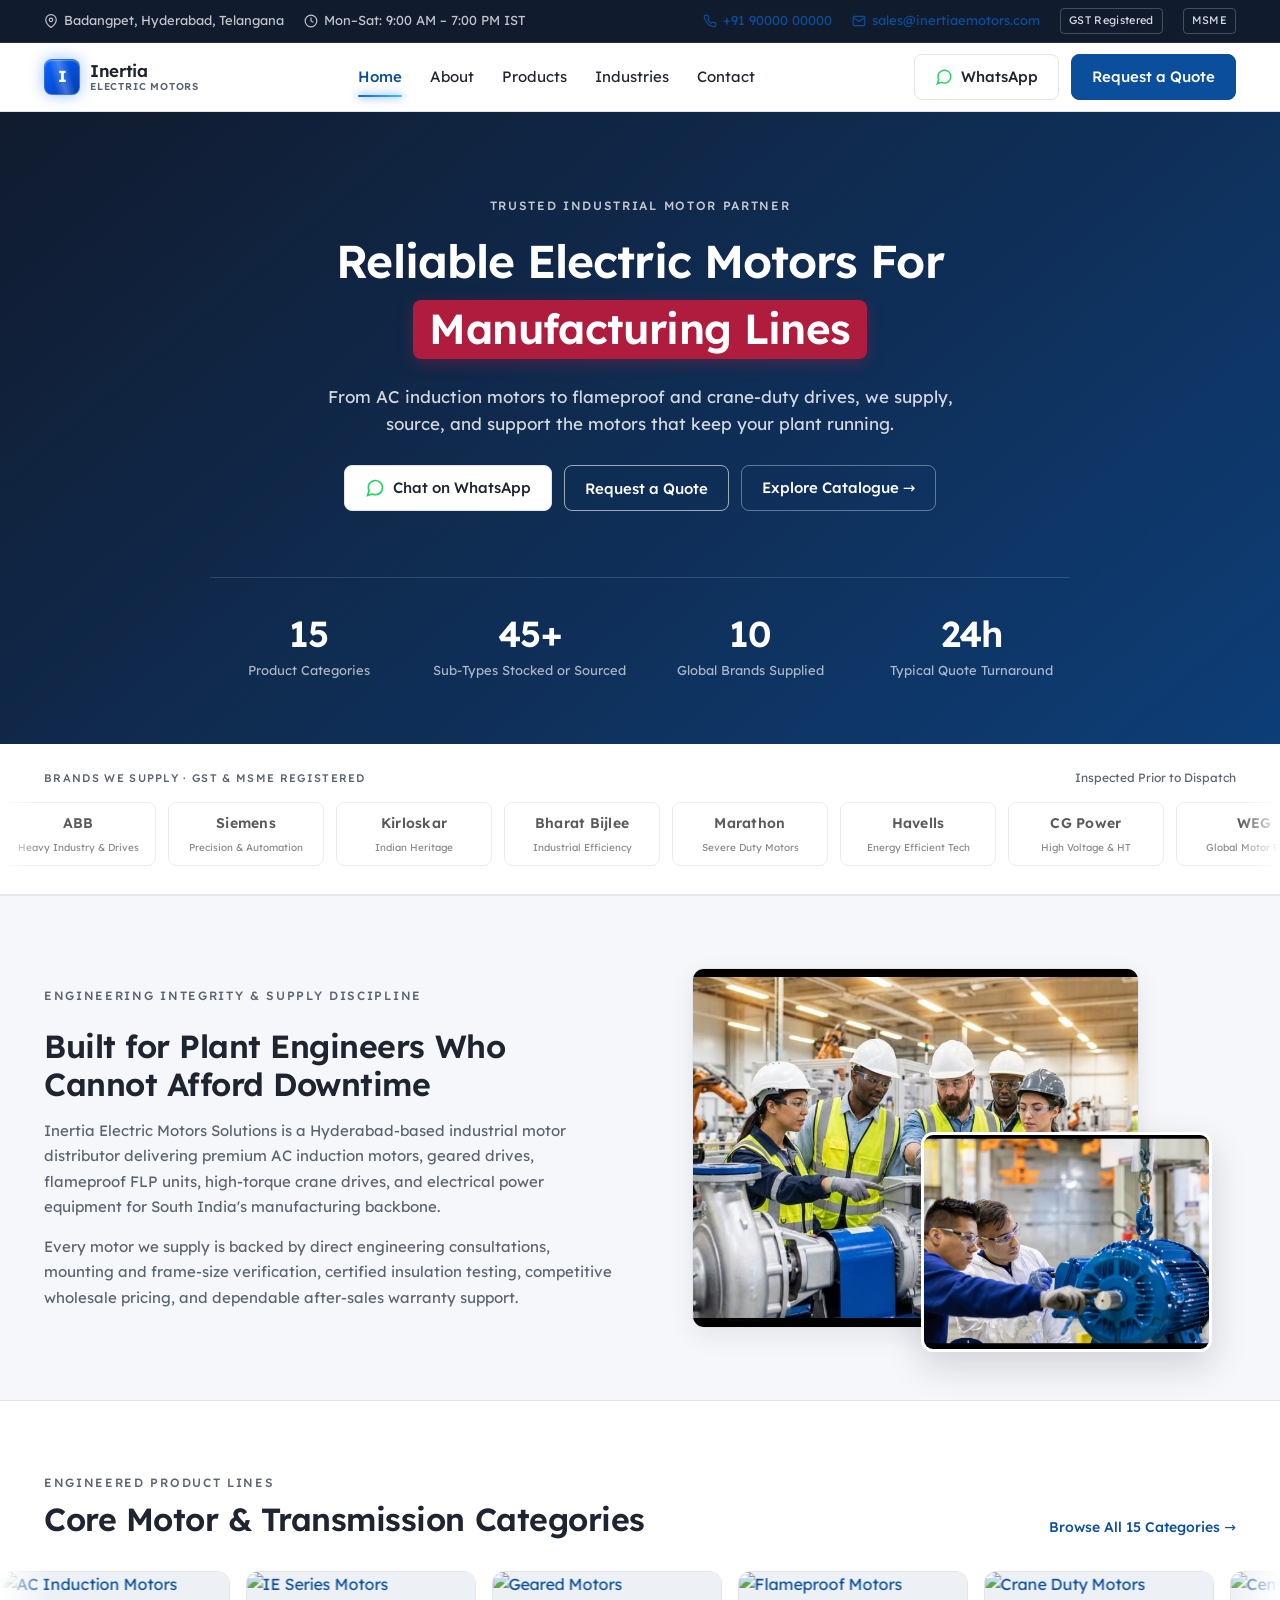
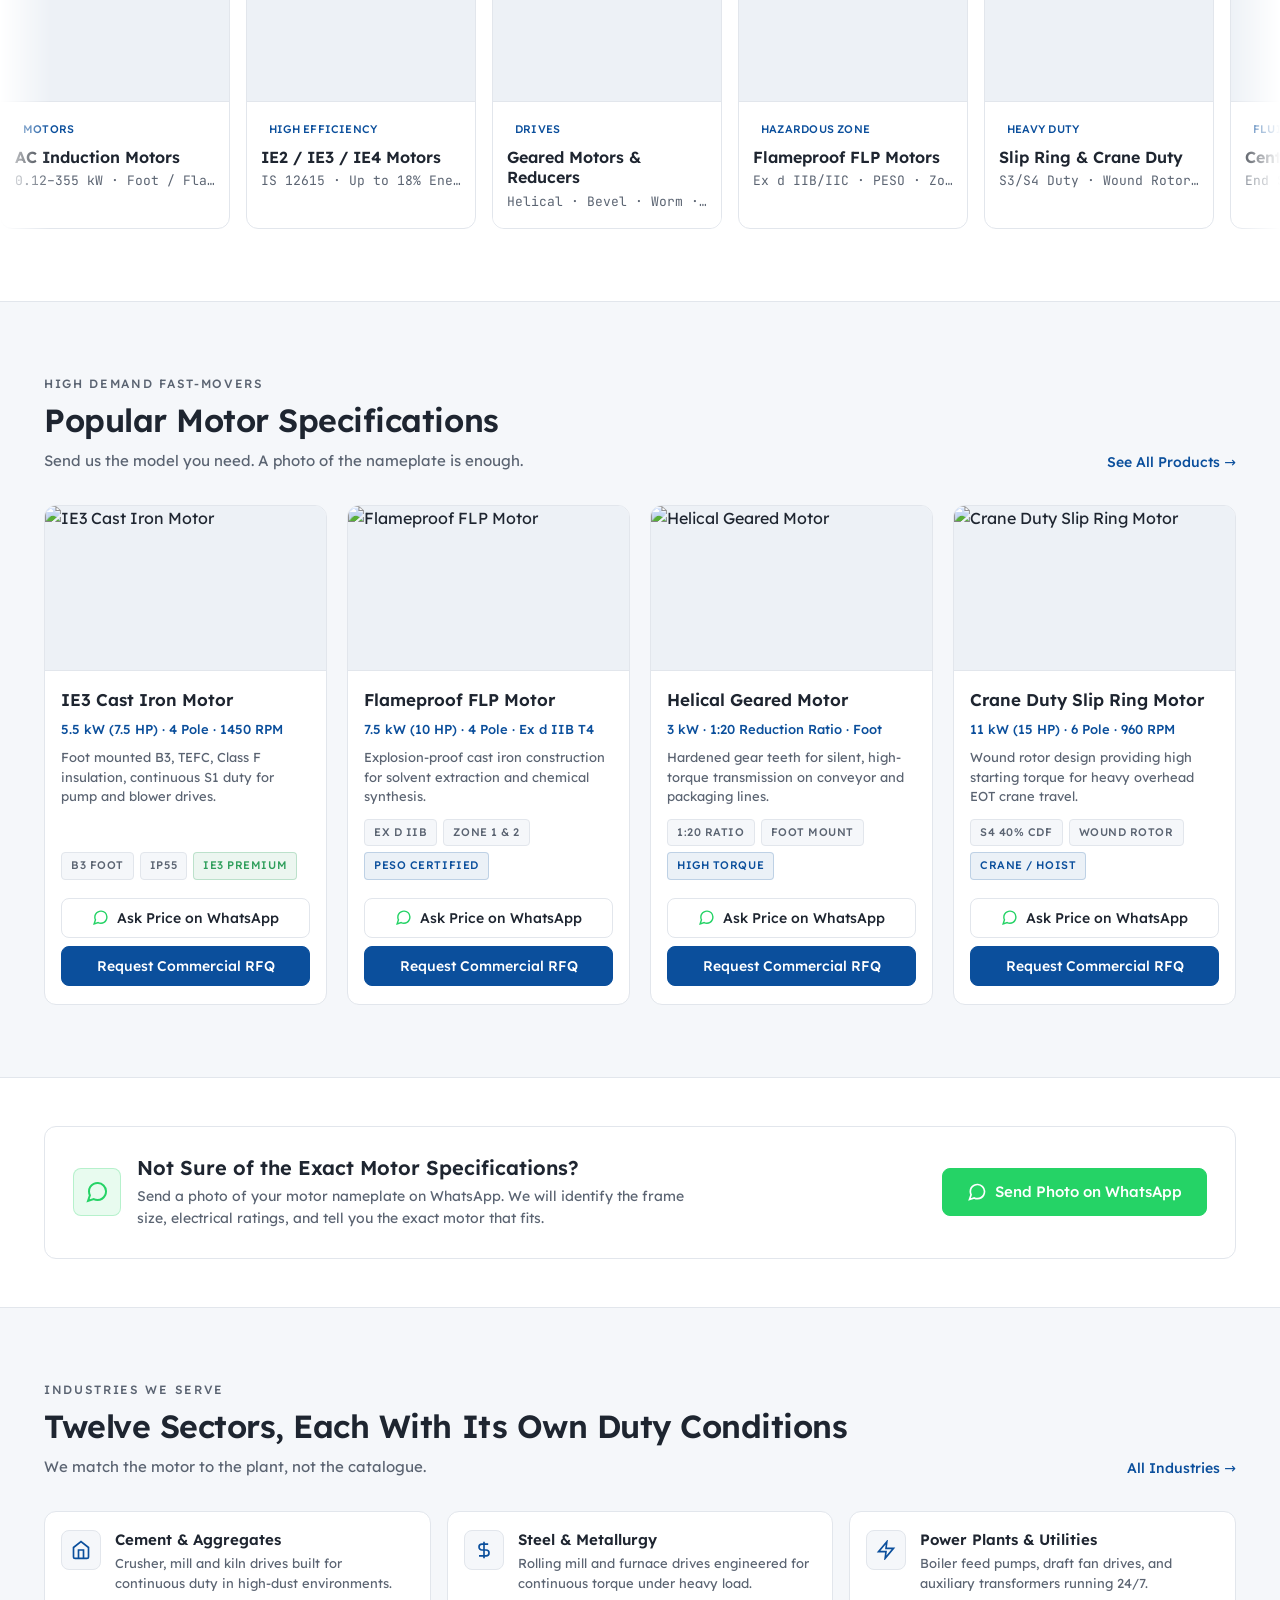
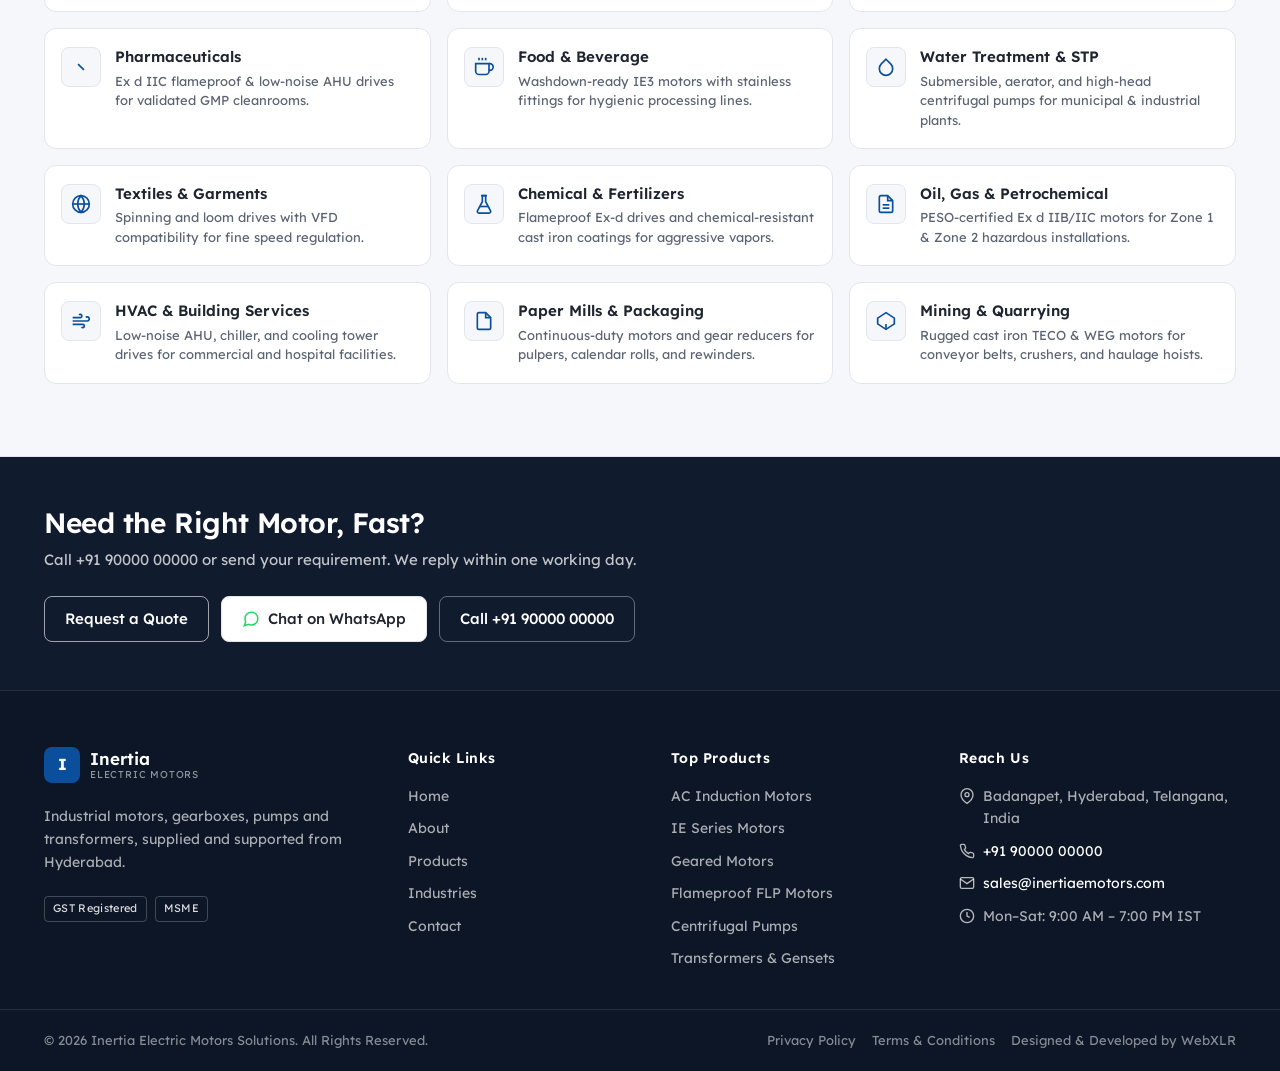
==== index.html @ 919f347e "Initial motor website" ====
<!DOCTYPE html>
<html lang="en">
<head>
  <meta charset="UTF-8">
  <meta name="viewport" content="width=device-width, initial-scale=1.0">
  <title>Inertia Electric Motors Solutions | Industrial Motors, Gearboxes & Drives</title>
  <meta name="description" content="Hyderabad's trusted distributor for industrial electric motors, IE series high efficiency drives, flameproof FLP motors, gearboxes, pumps and power equipment. Authorized partner for ABB, Siemens, Kirloskar, Bharat Bijlee.">
  
  <!-- Fonts: Lexend Deca throughout (as specified in desing.html) & JetBrains Mono -->
  <link rel="preconnect" href="https://fonts.googleapis.com">
  <link rel="preconnect" href="https://fonts.gstatic.com" crossorigin>
  <link href="https://fonts.googleapis.com/css2?family=JetBrains+Mono:wght@400;500;600&family=Lexend+Deca:wght@300;400;500;600;700&display=swap" rel="stylesheet">
  
  <!-- Stylesheets -->
  <link rel="stylesheet" href="css/styles.css">
  <link rel="stylesheet" href="css/home.css">
</head>
<body class="home-page">

  <!-- Desktop Top Utility Bar -->
  <div class="home-top-bar">
    <div class="home-container">
      <div class="home-top-bar-inner">
        <div class="home-top-bar-left">
          <span class="home-top-bar-item">
            <svg width="14" height="14" viewBox="0 0 24 24" fill="none" stroke="currentColor" stroke-width="2"><path d="M21 10c0 7-9 13-9 13s-9-6-9-13a9 9 0 0 1 18 0z"></path><circle cx="12" cy="10" r="3"></circle></svg>
            Badangpet, Hyderabad, Telangana
          </span>
          <span class="home-top-bar-item">
            <svg width="14" height="14" viewBox="0 0 24 24" fill="none" stroke="currentColor" stroke-width="2"><circle cx="12" cy="12" r="10"></circle><polyline points="12 6 12 12 16 14"></polyline></svg>
            Mon–Sat: 9:00 AM – 7:00 PM IST
          </span>
        </div>
        <div class="home-top-bar-right">
          <a href="tel:+919000000000" class="home-top-bar-item">
            <svg width="14" height="14" viewBox="0 0 24 24" fill="none" stroke="currentColor" stroke-width="2"><path d="M22 16.92v3a2 2 0 0 1-2.18 2 19.79 19.79 0 0 1-8.63-3.07 19.5 19.5 0 0 1-6-6 19.79 19.79 0 0 1-3.07-8.67A2 2 0 0 1 4.11 2h3a2 2 0 0 1 2 1.72 12.84 12.84 0 0 0 .7 2.81 2 2 0 0 1-.45 2.11L8.09 9.91a16 16 0 0 0 6 6l1.27-1.27a2 2 0 0 1 2.11-.45 12.84 12.84 0 0 0 2.81.7A2 2 0 0 1 22 16.92z"></path></svg>
            +91 90000 00000
          </a>
          <a href="mailto:sales@inertiaemotors.com" class="home-top-bar-item">
            <svg width="14" height="14" viewBox="0 0 24 24" fill="none" stroke="currentColor" stroke-width="2"><path d="M4 4h16c1.1 0 2 .9 2 2v12c0 1.1-.9 2-2 2H4c-1.1 0-2-.9-2-2V6c0-1.1.9-2 2-2z"></path><polyline points="22,6 12,13 2,6"></polyline></svg>
            sales@inertiaemotors.com
          </a>
          <span class="home-top-badge">GST Registered</span>
          <span class="home-top-badge">MSME</span>
        </div>
      </div>
    </div>
  </div>

  <!-- Sticky Main Navigation Header -->
  <header class="home-header main-header">
    <div class="home-container">
      <nav class="home-nav-inner navbar">
        <a href="index.html" class="home-brand brand-logo" aria-label="Inertia Electric Motors Home">
          <div class="home-brand-icon brand-symbol">I</div>
          <div class="home-brand-text brand-text">
            <span class="home-brand-name brand-name">Inertia</span>
            <span class="home-brand-sub brand-tag">ELECTRIC MOTORS</span>
          </div>
        </a>

        <div class="home-nav-menu nav-menu">
          <a href="index.html" class="home-nav-link nav-link active">Home</a>
          <a href="about.html" class="home-nav-link nav-link">About</a>
          <a href="products.html" class="home-nav-link nav-link">Products</a>
          <a href="industries.html" class="home-nav-link nav-link">Industries</a>
          <a href="contact.html" class="home-nav-link nav-link">Contact</a>
        </div>

        <div class="home-nav-actions nav-actions">
          <a href="https://wa.me/919000000000?text=Hello%20Inertia%20Electric%20Motors,%20I%20would%20like%20to%20inquire%20about%20an%20industrial%20motor" target="_blank" class="home-btn home-btn-whatsapp" aria-label="WhatsApp Us">
            <svg width="18" height="18" viewBox="0 0 24 24" fill="none" stroke="#25D366" stroke-width="2"><path d="M21 11.5a8.38 8.38 0 0 1-.9 3.8 8.5 8.5 0 0 1-7.6 4.7 8.38 8.38 0 0 1-3.8-.9L3 21l1.9-5.7a8.38 8.38 0 0 1-.9-3.8 8.5 8.5 0 0 1 4.7-7.6 8.38 8.38 0 0 1 3.8-.9h.5a8.48 8.48 0 0 1 8 8v.5z"></path></svg>
            <span>WhatsApp</span>
          </a>
          <button class="home-btn home-btn-primary home-btn-quote-desktop open-quote-modal">
            Request a Quote
          </button>
          <button class="home-mobile-toggle mobile-toggle" aria-label="Toggle navigation menu" aria-expanded="false">
            <svg width="22" height="22" viewBox="0 0 24 24" fill="none" stroke="currentColor" stroke-width="2"><line x1="3" y1="12" x2="21" y2="12"></line><line x1="3" y1="6" x2="21" y2="6"></line><line x1="3" y1="18" x2="21" y2="18"></line></svg>
          </button>
        </div>
      </nav>
    </div>
  </header>

  <!-- Mobile Drawer Menu (< 1024px) -->
  <div class="home-mobile-drawer mobile-menu" aria-label="Mobile Navigation">
    <div class="home-drawer-panel">
      <div class="home-drawer-head">
        <div class="home-brand">
          <div class="home-brand-icon">I</div>
          <span class="home-brand-name" style="color: #fff;">Inertia</span>
        </div>
        <button class="home-drawer-close" aria-label="Close navigation drawer">
          <svg width="20" height="20" viewBox="0 0 24 24" fill="none" stroke="currentColor" stroke-width="2"><line x1="18" y1="6" x2="6" y2="18"></line><line x1="6" y1="6" x2="18" y2="18"></line></svg>
        </button>
      </div>
      <div class="home-drawer-body">
        <a href="index.html" class="home-drawer-link active"><span>Home</span> <span>→</span></a>
        <a href="about.html" class="home-drawer-link"><span>About</span> <span>→</span></a>
        <a href="products.html" class="home-drawer-link"><span>Products</span> <span>→</span></a>
        <a href="industries.html" class="home-drawer-link"><span>Industries</span> <span>→</span></a>
        <a href="contact.html" class="home-drawer-link"><span>Contact</span> <span>→</span></a>
      </div>
      <div class="home-drawer-footer">
        <button class="home-btn home-btn-primary btn-block open-quote-modal" style="width: 100%;">Request a Quote</button>
        <a href="https://wa.me/919000000000" target="_blank" class="home-btn home-btn-whatsapp-solid" style="width: 100%;">Chat on WhatsApp</a>
        <div style="font-size: 12px; color: rgba(255,255,255,0.55); text-align: center; margin-top: 6px;">
          Badangpet, Hyderabad · +91 90000 00000
        </div>
      </div>
    </div>
  </div>

  <main>
    <!-- Hero Section (Deep Navy + Rotating Industry Word in Crimson Block) -->
    <section class="home-hero">
      <div class="home-hero-bg"></div>

      <div class="home-container">
        <div class="home-hero-inner">
          <div class="home-hero-tag">
            Trusted Industrial Motor Partner
          </div>

          <h1 class="home-hero-h1">
            <span>Reliable Electric Motors For</span>
            <span class="home-rotating-badge">
              <span class="rolling-words">Manufacturing Lines</span>
            </span>
          </h1>

          <p class="home-hero-p">
            From AC induction motors to flameproof and crane-duty drives, we supply, source, and support the motors that keep your plant running.
          </p>

          <div class="home-hero-actions">
            <a href="https://wa.me/919000000000?text=Hello%20Inertia%20Electric%20Motors,%20I%20need%20a%20quotation%20for%20an%20industrial%20motor" target="_blank" class="home-btn home-btn-whatsapp">
              <svg width="20" height="20" viewBox="0 0 24 24" fill="none" stroke="#25D366" stroke-width="2"><path d="M21 11.5a8.38 8.38 0 0 1-.9 3.8 8.5 8.5 0 0 1-7.6 4.7 8.38 8.38 0 0 1-3.8-.9L3 21l1.9-5.7a8.38 8.38 0 0 1-.9-3.8 8.5 8.5 0 0 1 4.7-7.6 8.38 8.38 0 0 1 3.8-.9h.5a8.48 8.48 0 0 1 8 8v.5z"></path></svg>
              <span>Chat on WhatsApp</span>
            </a>
            <button class="home-btn home-btn-on-dark open-quote-modal">
              Request a Quote
            </button>
            <a href="products.html" class="home-btn home-btn-on-dark" style="border-color: rgba(255,255,255,0.35);">
              Explore Catalogue →
            </a>
          </div>

          <!-- Live Stats Strip -->
          <div class="home-stats-strip">
            <div class="home-stat-item">
              <div class="home-stat-value">
                <span data-counter-target="15">15</span>
              </div>
              <div class="home-stat-label">Product Categories</div>
            </div>
            <div class="home-stat-item">
              <div class="home-stat-value">
                <span data-counter-target="45" data-counter-suffix="+">45+</span>
              </div>
              <div class="home-stat-label">Sub-Types Stocked or Sourced</div>
            </div>
            <div class="home-stat-item">
              <div class="home-stat-value">
                <span data-counter-target="10">10</span>
              </div>
              <div class="home-stat-label">Global Brands Supplied</div>
            </div>
            <div class="home-stat-item">
              <div class="home-stat-value">
                <span data-counter-target="24" data-counter-suffix="h">24h</span>
              </div>
              <div class="home-stat-label">Typical Quote Turnaround</div>
            </div>
          </div>
        </div>
      </div>
    </section>

    <!-- Authorized Global Brands (Preserved Ping-Pong Marquee Animation) -->
    <section class="home-brands-section brands-ticker-section">
      <div class="home-container">
        <div class="home-brands-head">
          <div class="home-brands-label">
            Brands We Supply · GST &amp; MSME Registered
          </div>
          <div style="font-size: 12px; color: var(--home-text-muted);">
            Inspected Prior to Dispatch
          </div>
        </div>
      </div>

      <!-- Preserved functional ticker wrap -->
      <div class="ticker-container brands-ticker-wrap">
        <div class="ticker-track brands-ticker-track" id="brandsTrack">
          <!-- Set A: Exact sequence specified by user -->
          <div class="brand-card"><span class="brand-card-name">ABB</span><span class="brand-card-tag">Heavy Industry &amp; Drives</span></div>
          <div class="brand-card"><span class="brand-card-name">Siemens</span><span class="brand-card-tag">Precision &amp; Automation</span></div>
          <div class="brand-card"><span class="brand-card-name">Kirloskar</span><span class="brand-card-tag">Indian Heritage</span></div>
          <div class="brand-card"><span class="brand-card-name">Bharat Bijlee</span><span class="brand-card-tag">Industrial Efficiency</span></div>
          <div class="brand-card"><span class="brand-card-name">Marathon</span><span class="brand-card-tag">Severe Duty Motors</span></div>
          <div class="brand-card"><span class="brand-card-name">Havells</span><span class="brand-card-tag">Energy Efficient Tech</span></div>
          <div class="brand-card"><span class="brand-card-name">CG Power</span><span class="brand-card-tag">High Voltage &amp; HT</span></div>
          <div class="brand-card"><span class="brand-card-name">WEG</span><span class="brand-card-tag">Global Motor Power</span></div>
          <div class="brand-card"><span class="brand-card-name">TECO</span><span class="brand-card-tag">Mining &amp; Heavy Duty</span></div>
          <div class="brand-card"><span class="brand-card-name">Bonfiglioli</span><span class="brand-card-tag">Geared Drives</span></div>

          <!-- Set B: seamless loop clone -->
          <div class="brand-card" aria-hidden="true"><span class="brand-card-name">ABB</span><span class="brand-card-tag">Heavy Industry &amp; Drives</span></div>
          <div class="brand-card" aria-hidden="true"><span class="brand-card-name">Siemens</span><span class="brand-card-tag">Precision &amp; Automation</span></div>
          <div class="brand-card" aria-hidden="true"><span class="brand-card-name">Kirloskar</span><span class="brand-card-tag">Indian Heritage</span></div>
          <div class="brand-card" aria-hidden="true"><span class="brand-card-name">Bharat Bijlee</span><span class="brand-card-tag">Industrial Efficiency</span></div>
          <div class="brand-card" aria-hidden="true"><span class="brand-card-name">Marathon</span><span class="brand-card-tag">Severe Duty Motors</span></div>
          <div class="brand-card" aria-hidden="true"><span class="brand-card-name">Havells</span><span class="brand-card-tag">Energy Efficient Tech</span></div>
          <div class="brand-card" aria-hidden="true"><span class="brand-card-name">CG Power</span><span class="brand-card-tag">High Voltage &amp; HT</span></div>
          <div class="brand-card" aria-hidden="true"><span class="brand-card-name">WEG</span><span class="brand-card-tag">Global Motor Power</span></div>
          <div class="brand-card" aria-hidden="true"><span class="brand-card-name">TECO</span><span class="brand-card-tag">Mining &amp; Heavy Duty</span></div>
          <div class="brand-card" aria-hidden="true"><span class="brand-card-name">Bonfiglioli</span><span class="brand-card-tag">Geared Drives</span></div>
        </div>
      </div>
    </section>

    <!-- Built for Plant Engineers Who Cannot Afford Downtime -->
    <!-- Uses existing images: Built for Plant Engineers Who Cannot Afford Downtime.jpeg (main) & Built for Plant Engineers Who Cannot Afford Downtime1.jpeg (secondary) -->
    <!-- Clean narrative: Prohibited items removed -->
    <section class="home-section home-section-alt">
      <div class="home-container">
        <div class="home-engineers-grid">
          <div class="home-engineers-copy">
            <div class="home-pretitle">
              Engineering Integrity &amp; Supply Discipline
            </div>
            <h2 class="home-title">
              Built for Plant Engineers Who Cannot Afford Downtime
            </h2>
            <p>
              Inertia Electric Motors Solutions is a Hyderabad-based industrial motor distributor delivering premium AC induction motors, geared drives, flameproof FLP units, high-torque crane drives, and electrical power equipment for South India's manufacturing backbone.
            </p>
            <p>
              Every motor we supply is backed by direct engineering consultations, mounting and frame-size verification, certified insulation testing, competitive wholesale pricing, and dependable after-sales warranty support.
            </p>
          </div>

          <!-- Dual Overlapping Image Visual Frame -->
          <div>
            <div class="home-dual-frame">
              <div class="home-main-img-box">
                <img src="Built for Plant Engineers Who Cannot Afford Downtime.jpeg" alt="Built for Plant Engineers Who Cannot Afford Downtime - Heavy Duty Assembly & Inspection" loading="lazy">
              </div>
              <div class="home-sub-img-box">
                <img src="Built for Plant Engineers Who Cannot Afford Downtime1.jpeg" alt="Precision Motor Verification & Testing" loading="lazy">
              </div>
            </div>
          </div>
        </div>
      </div>
    </section>

    <!-- Engineered Product Lines (Preserved Ping-Pong Marquee Ticker) -->
    <section class="home-section product-marquee-section">
      <div class="home-container">
        <div class="home-section-header">
          <div>
            <div class="home-pretitle">
              Engineered Product Lines
            </div>
            <h2 class="home-title">
              Core Motor &amp; Transmission Categories
            </h2>
          </div>
          <a href="products.html" class="home-link-arrow">
            Browse All 15 Categories →
          </a>
        </div>
      </div>

      <!-- Preserved functional ticker track -->
      <div class="ticker-container product-ticker-wrap">
        <div class="ticker-track product-ticker-track" id="productTrack">
          <!-- Set A -->
          <a href="products.html?search=induction" class="pcat-card">
            <div class="pcat-img-wrap">
              <img src="https://images.unsplash.com/photo-1581092160562-40aa08e78837?auto=format&fit=crop&w=400&q=70" alt="AC Induction Motors" class="pcat-img" loading="lazy">
            </div>
            <div class="pcat-body">
              <span class="pcat-badge">Motors</span>
              <h3 class="pcat-name">AC Induction Motors</h3>
              <p class="pcat-spec">0.12–355 kW · Foot / Flange · TEFC</p>
            </div>
          </a>

          <a href="products.html?search=ie" class="pcat-card">
            <div class="pcat-img-wrap">
              <img src="https://images.unsplash.com/photo-1581092918056-0c4c3acd3789?auto=format&fit=crop&w=400&q=70" alt="IE Series Motors" class="pcat-img" loading="lazy">
            </div>
            <div class="pcat-body">
              <span class="pcat-badge">High Efficiency</span>
              <h3 class="pcat-name">IE2 / IE3 / IE4 Motors</h3>
              <p class="pcat-spec">IS 12615 · Up to 18% Energy Saving</p>
            </div>
          </a>

          <a href="products.html?cat=gearing" class="pcat-card">
            <div class="pcat-img-wrap">
              <img src="https://images.unsplash.com/photo-1567789884554-0b844b597180?auto=format&fit=crop&w=400&q=70" alt="Geared Motors" class="pcat-img" loading="lazy">
            </div>
            <div class="pcat-body">
              <span class="pcat-badge">Drives</span>
              <h3 class="pcat-name">Geared Motors &amp; Reducers</h3>
              <p class="pcat-spec">Helical · Bevel · Worm · Planetary</p>
            </div>
          </a>

          <a href="products.html?search=flameproof" class="pcat-card">
            <div class="pcat-img-wrap">
              <img src="https://images.unsplash.com/photo-1504328345606-18bbc8c9d7d1?auto=format&fit=crop&w=400&q=70" alt="Flameproof Motors" class="pcat-img" loading="lazy">
            </div>
            <div class="pcat-body">
              <span class="pcat-badge">Hazardous Zone</span>
              <h3 class="pcat-name">Flameproof FLP Motors</h3>
              <p class="pcat-spec">Ex d IIB/IIC · PESO · Zone 1 &amp; 2</p>
            </div>
          </a>

          <a href="products.html?search=slip" class="pcat-card">
            <div class="pcat-img-wrap">
              <img src="https://images.unsplash.com/photo-1581092160562-40aa08e78837?auto=format&fit=crop&w=400&q=70" alt="Crane Duty Motors" class="pcat-img" loading="lazy">
            </div>
            <div class="pcat-body">
              <span class="pcat-badge">Heavy Duty</span>
              <h3 class="pcat-name">Slip Ring &amp; Crane Duty</h3>
              <p class="pcat-spec">S3/S4 Duty · Wound Rotor · EOT</p>
            </div>
          </a>

          <a href="products.html?cat=pumps" class="pcat-card">
            <div class="pcat-img-wrap">
              <img src="https://images.unsplash.com/photo-1504328345606-18bbc8c9d7d1?auto=format&fit=crop&w=400&q=70" alt="Centrifugal Pumps" class="pcat-img" loading="lazy">
            </div>
            <div class="pcat-body">
              <span class="pcat-badge">Fluid Transfer</span>
              <h3 class="pcat-name">Centrifugal Pumps</h3>
              <p class="pcat-spec">End Suction · Split Casing · Multi-Stage</p>
            </div>
          </a>

          <a href="products.html?cat=power" class="pcat-card">
            <div class="pcat-img-wrap">
              <img src="https://images.unsplash.com/photo-1581092918056-0c4c3acd3789?auto=format&fit=crop&w=400&q=70" alt="Transformers" class="pcat-img" loading="lazy">
            </div>
            <div class="pcat-body">
              <span class="pcat-badge">Power</span>
              <h3 class="pcat-name">Transformers &amp; Gensets</h3>
              <p class="pcat-spec">11kV/415V · DG Sets · LV Panels</p>
            </div>
          </a>

          <a href="products.html?search=servo" class="pcat-card">
            <div class="pcat-img-wrap">
              <img src="https://images.unsplash.com/photo-1567789884554-0b844b597180?auto=format&fit=crop&w=400&q=70" alt="Servo Motors" class="pcat-img" loading="lazy">
            </div>
            <div class="pcat-body">
              <span class="pcat-badge">Precision</span>
              <h3 class="pcat-name">Servo &amp; BLDC Motors</h3>
              <p class="pcat-spec">Encoder Feedback · Low Inertia · CNC</p>
            </div>
          </a>

          <!-- Set B: seamless loop clone -->
          <a href="products.html?search=induction" class="pcat-card" aria-hidden="true">
            <div class="pcat-img-wrap">
              <img src="https://images.unsplash.com/photo-1581092160562-40aa08e78837?auto=format&fit=crop&w=400&q=70" alt="" class="pcat-img" loading="lazy">
            </div>
            <div class="pcat-body">
              <span class="pcat-badge">Motors</span>
              <h3 class="pcat-name">AC Induction Motors</h3>
              <p class="pcat-spec">0.12–355 kW · Foot / Flange · TEFC</p>
            </div>
          </a>

          <a href="products.html?search=ie" class="pcat-card" aria-hidden="true">
            <div class="pcat-img-wrap">
              <img src="https://images.unsplash.com/photo-1581092918056-0c4c3acd3789?auto=format&fit=crop&w=400&q=70" alt="" class="pcat-img" loading="lazy">
            </div>
            <div class="pcat-body">
              <span class="pcat-badge">High Efficiency</span>
              <h3 class="pcat-name">IE2 / IE3 / IE4 Motors</h3>
              <p class="pcat-spec">IS 12615 · Up to 18% Energy Saving</p>
            </div>
          </a>

          <a href="products.html?cat=gearing" class="pcat-card" aria-hidden="true">
            <div class="pcat-img-wrap">
              <img src="https://images.unsplash.com/photo-1567789884554-0b844b597180?auto=format&fit=crop&w=400&q=70" alt="" class="pcat-img" loading="lazy">
            </div>
            <div class="pcat-body">
              <span class="pcat-badge">Drives</span>
              <h3 class="pcat-name">Geared Motors &amp; Reducers</h3>
              <p class="pcat-spec">Helical · Bevel · Worm · Planetary</p>
            </div>
          </a>

          <a href="products.html?search=flameproof" class="pcat-card" aria-hidden="true">
            <div class="pcat-img-wrap">
              <img src="https://images.unsplash.com/photo-1504328345606-18bbc8c9d7d1?auto=format&fit=crop&w=400&q=70" alt="" class="pcat-img" loading="lazy">
            </div>
            <div class="pcat-body">
              <span class="pcat-badge">Hazardous Zone</span>
              <h3 class="pcat-name">Flameproof FLP Motors</h3>
              <p class="pcat-spec">Ex d IIB/IIC · PESO · Zone 1 &amp; 2</p>
            </div>
          </a>

          <a href="products.html?search=slip" class="pcat-card" aria-hidden="true">
            <div class="pcat-img-wrap">
              <img src="https://images.unsplash.com/photo-1581092160562-40aa08e78837?auto=format&fit=crop&w=400&q=70" alt="" class="pcat-img" loading="lazy">
            </div>
            <div class="pcat-body">
              <span class="pcat-badge">Heavy Duty</span>
              <h3 class="pcat-name">Slip Ring &amp; Crane Duty</h3>
              <p class="pcat-spec">S3/S4 Duty · Wound Rotor · EOT</p>
            </div>
          </a>

          <a href="products.html?cat=pumps" class="pcat-card" aria-hidden="true">
            <div class="pcat-img-wrap">
              <img src="https://images.unsplash.com/photo-1504328345606-18bbc8c9d7d1?auto=format&fit=crop&w=400&q=70" alt="" class="pcat-img" loading="lazy">
            </div>
            <div class="pcat-body">
              <span class="pcat-badge">Fluid Transfer</span>
              <h3 class="pcat-name">Centrifugal Pumps</h3>
              <p class="pcat-spec">End Suction · Split Casing · Multi-Stage</p>
            </div>
          </a>

          <a href="products.html?cat=power" class="pcat-card" aria-hidden="true">
            <div class="pcat-img-wrap">
              <img src="https://images.unsplash.com/photo-1581092918056-0c4c3acd3789?auto=format&fit=crop&w=400&q=70" alt="" class="pcat-img" loading="lazy">
            </div>
            <div class="pcat-body">
              <span class="pcat-badge">Power</span>
              <h3 class="pcat-name">Transformers &amp; Gensets</h3>
              <p class="pcat-spec">11kV/415V · DG Sets · LV Panels</p>
            </div>
          </a>

          <a href="products.html?search=servo" class="pcat-card" aria-hidden="true">
            <div class="pcat-img-wrap">
              <img src="https://images.unsplash.com/photo-1567789884554-0b844b597180?auto=format&fit=crop&w=400&q=70" alt="" class="pcat-img" loading="lazy">
            </div>
            <div class="pcat-body">
              <span class="pcat-badge">Precision</span>
              <h3 class="pcat-name">Servo &amp; BLDC Motors</h3>
              <p class="pcat-spec">Encoder Feedback · Low Inertia · CNC</p>
            </div>
          </a>
        </div>
      </div>
    </section>

    <!-- Popular In-Stock Products -->
    <section class="home-section home-section-alt">
      <div class="home-container">
        <div class="home-section-header">
          <div>
            <div class="home-pretitle">
              High Demand Fast-Movers
            </div>
            <h2 class="home-title">
              Popular Motor Specifications
            </h2>
            <p class="home-subtitle">
              Send us the model you need. A photo of the nameplate is enough.
            </p>
          </div>
          <a href="products.html" class="home-link-arrow">
            See All Products →
          </a>
        </div>

        <div class="home-products-grid">
          <!-- Product 1 -->
          <article class="home-product-card">
            <div class="home-product-media">
              <img src="https://images.unsplash.com/photo-1581092918056-0c4c3acd3789?auto=format&fit=crop&w=600&q=80" alt="IE3 Cast Iron Motor" loading="lazy">
            </div>
            <div class="home-product-body">
              <h3 class="home-product-title">IE3 Cast Iron Motor</h3>
              <div class="home-product-spec">5.5 kW (7.5 HP) · 4 Pole · 1450 RPM</div>
              <p class="home-product-desc">Foot mounted B3, TEFC, Class F insulation, continuous S1 duty for pump and blower drives.</p>
              <div class="home-product-chips">
                <span class="home-badge">B3 Foot</span>
                <span class="home-badge">IP55</span>
                <span class="home-badge home-badge-green">IE3 Premium</span>
              </div>
              <div class="home-product-actions">
                <button class="home-btn home-btn-whatsapp" onclick="openWhatsAppQuote('IE3 Cast Iron Motor 5.5kW')" style="height: 40px; font-size: 14px;">
                  <svg width="17" height="17" viewBox="0 0 24 24" fill="none" stroke="#25D366" stroke-width="2"><path d="M21 11.5a8.38 8.38 0 0 1-.9 3.8 8.5 8.5 0 0 1-7.6 4.7 8.38 8.38 0 0 1-3.8-.9L3 21l1.9-5.7a8.38 8.38 0 0 1-.9-3.8 8.5 8.5 0 0 1 4.7-7.6 8.38 8.38 0 0 1 3.8-.9h.5a8.48 8.48 0 0 1 8 8v.5z"></path></svg>
                  Ask Price on WhatsApp
                </button>
                <button class="home-btn home-btn-primary open-quote-modal" data-product-name="IE3 Cast Iron Motor 5.5kW" style="height: 40px; font-size: 14px;">
                  Request Commercial RFQ
                </button>
              </div>
            </div>
          </article>

          <!-- Product 2 -->
          <article class="home-product-card">
            <div class="home-product-media">
              <img src="https://images.unsplash.com/photo-1581092160562-40aa08e78837?auto=format&fit=crop&w=600&q=80" alt="Flameproof FLP Motor" loading="lazy">
            </div>
            <div class="home-product-body">
              <h3 class="home-product-title">Flameproof FLP Motor</h3>
              <div class="home-product-spec">7.5 kW (10 HP) · 4 Pole · Ex d IIB T4</div>
              <p class="home-product-desc">Explosion-proof cast iron construction for solvent extraction and chemical synthesis.</p>
              <div class="home-product-chips">
                <span class="home-badge">Ex d IIB</span>
                <span class="home-badge">Zone 1 &amp; 2</span>
                <span class="home-badge home-badge-blue">PESO Certified</span>
              </div>
              <div class="home-product-actions">
                <button class="home-btn home-btn-whatsapp" onclick="openWhatsAppQuote('Flameproof Motor 7.5kW Ex d')" style="height: 40px; font-size: 14px;">
                  <svg width="17" height="17" viewBox="0 0 24 24" fill="none" stroke="#25D366" stroke-width="2"><path d="M21 11.5a8.38 8.38 0 0 1-.9 3.8 8.5 8.5 0 0 1-7.6 4.7 8.38 8.38 0 0 1-3.8-.9L3 21l1.9-5.7a8.38 8.38 0 0 1-.9-3.8 8.5 8.5 0 0 1 4.7-7.6 8.38 8.38 0 0 1 3.8-.9h.5a8.48 8.48 0 0 1 8 8v.5z"></path></svg>
                  Ask Price on WhatsApp
                </button>
                <button class="home-btn home-btn-primary open-quote-modal" data-product-name="Flameproof Motor 7.5kW Ex d" style="height: 40px; font-size: 14px;">
                  Request Commercial RFQ
                </button>
              </div>
            </div>
          </article>

          <!-- Product 3 -->
          <article class="home-product-card">
            <div class="home-product-media">
              <img src="https://images.unsplash.com/photo-1567789884554-0b844b597180?auto=format&fit=crop&w=600&q=80" alt="Helical Geared Motor" loading="lazy">
            </div>
            <div class="home-product-body">
              <h3 class="home-product-title">Helical Geared Motor</h3>
              <div class="home-product-spec">3 kW · 1:20 Reduction Ratio · Foot</div>
              <p class="home-product-desc">Hardened gear teeth for silent, high-torque transmission on conveyor and packaging lines.</p>
              <div class="home-product-chips">
                <span class="home-badge">1:20 Ratio</span>
                <span class="home-badge">Foot Mount</span>
                <span class="home-badge home-badge-blue">High Torque</span>
              </div>
              <div class="home-product-actions">
                <button class="home-btn home-btn-whatsapp" onclick="openWhatsAppQuote('Helical Geared Motor 3kW 1:20')" style="height: 40px; font-size: 14px;">
                  <svg width="17" height="17" viewBox="0 0 24 24" fill="none" stroke="#25D366" stroke-width="2"><path d="M21 11.5a8.38 8.38 0 0 1-.9 3.8 8.5 8.5 0 0 1-7.6 4.7 8.38 8.38 0 0 1-3.8-.9L3 21l1.9-5.7a8.38 8.38 0 0 1-.9-3.8 8.5 8.5 0 0 1 4.7-7.6 8.38 8.38 0 0 1 3.8-.9h.5a8.48 8.48 0 0 1 8 8v.5z"></path></svg>
                  Ask Price on WhatsApp
                </button>
                <button class="home-btn home-btn-primary open-quote-modal" data-product-name="Helical Geared Motor 3kW 1:20" style="height: 40px; font-size: 14px;">
                  Request Commercial RFQ
                </button>
              </div>
            </div>
          </article>

          <!-- Product 4 -->
          <article class="home-product-card">
            <div class="home-product-media">
              <img src="https://images.unsplash.com/photo-1581092918056-0c4c3acd3789?auto=format&fit=crop&w=600&q=80" alt="Crane Duty Slip Ring Motor" loading="lazy">
            </div>
            <div class="home-product-body">
              <h3 class="home-product-title">Crane Duty Slip Ring Motor</h3>
              <div class="home-product-spec">11 kW (15 HP) · 6 Pole · 960 RPM</div>
              <p class="home-product-desc">Wound rotor design providing high starting torque for heavy overhead EOT crane travel.</p>
              <div class="home-product-chips">
                <span class="home-badge">S4 40% CDF</span>
                <span class="home-badge">Wound Rotor</span>
                <span class="home-badge home-badge-blue">Crane / Hoist</span>
              </div>
              <div class="home-product-actions">
                <button class="home-btn home-btn-whatsapp" onclick="openWhatsAppQuote('Crane Duty Motor 11kW')" style="height: 40px; font-size: 14px;">
                  <svg width="17" height="17" viewBox="0 0 24 24" fill="none" stroke="#25D366" stroke-width="2"><path d="M21 11.5a8.38 8.38 0 0 1-.9 3.8 8.5 8.5 0 0 1-7.6 4.7 8.38 8.38 0 0 1-3.8-.9L3 21l1.9-5.7a8.38 8.38 0 0 1-.9-3.8 8.5 8.5 0 0 1 4.7-7.6 8.38 8.38 0 0 1 3.8-.9h.5a8.48 8.48 0 0 1 8 8v.5z"></path></svg>
                  Ask Price on WhatsApp
                </button>
                <button class="home-btn home-btn-primary open-quote-modal" data-product-name="Crane Duty Motor 11kW" style="height: 40px; font-size: 14px;">
                  Request Commercial RFQ
                </button>
              </div>
            </div>
          </article>
        </div>
      </div>
    </section>

    <!-- Nameplate Fast-Track Box (Not sure which motor?) -->
    <section class="home-section" style="padding-top: 48px; padding-bottom: 48px;">
      <div class="home-container">
        <div class="home-nameplate-box">
          <div class="home-nameplate-left">
            <div class="home-nameplate-icon">
              <svg width="24" height="24" viewBox="0 0 24 24" fill="none" stroke="#25D366" stroke-width="2"><path d="M21 11.5a8.38 8.38 0 0 1-.9 3.8 8.5 8.5 0 0 1-7.6 4.7 8.38 8.38 0 0 1-3.8-.9L3 21l1.9-5.7a8.38 8.38 0 0 1-.9-3.8 8.5 8.5 0 0 1 4.7-7.6 8.38 8.38 0 0 1 3.8-.9h.5a8.48 8.48 0 0 1 8 8v.5z"></path></svg>
            </div>
            <div>
              <h3 class="home-nameplate-title">Not Sure of the Exact Motor Specifications?</h3>
              <p class="home-nameplate-desc">
                Send a photo of your motor nameplate on WhatsApp. We will identify the frame size, electrical ratings, and tell you the exact motor that fits.
              </p>
            </div>
          </div>
          <div>
            <a href="https://wa.me/919000000000?text=Hello%20Inertia,%20I%20am%20attaching%20a%20motor%20nameplate%20photo%20for%20replacement%20quotation." target="_blank" class="home-btn home-btn-whatsapp-solid" style="height: 48px; padding: 0 24px; font-size: 15px;">
              <svg width="20" height="20" viewBox="0 0 24 24" fill="none" stroke="#FFFFFF" stroke-width="2"><path d="M21 11.5a8.38 8.38 0 0 1-.9 3.8 8.5 8.5 0 0 1-7.6 4.7 8.38 8.38 0 0 1-3.8-.9L3 21l1.9-5.7a8.38 8.38 0 0 1-.9-3.8 8.5 8.5 0 0 1 4.7-7.6 8.38 8.38 0 0 1 3.8-.9h.5a8.48 8.48 0 0 1 8 8v.5z"></path></svg>
              Send Photo on WhatsApp
            </a>
          </div>
        </div>
      </div>
    </section>

    <!-- Industries We Serve (12 Industrial Sectors) -->
    <section class="home-section home-section-alt">
      <div class="home-container">
        <div class="home-section-header">
          <div>
            <div class="home-pretitle">
              Industries We Serve
            </div>
            <h2 class="home-title">
              Twelve Sectors, Each With Its Own Duty Conditions
            </h2>
            <p class="home-subtitle">
              We match the motor to the plant, not the catalogue.
            </p>
          </div>
          <a href="industries.html" class="home-link-arrow">
            All Industries →
          </a>
        </div>

        <div class="home-industries-grid">
          <!-- 1. Cement -->
          <a href="industries.html" class="home-ind-card">
            <div class="home-ind-icon-box">
              <svg width="20" height="20" viewBox="0 0 24 24" fill="none" stroke="currentColor" stroke-width="2"><path d="M3 9l9-7 9 7v11a2 2 0 0 1-2 2H5a2 2 0 0 1-2-2z"/><polyline points="9 22 9 12 15 12 15 22"/></svg>
            </div>
            <div class="home-ind-content">
              <div class="home-ind-name">Cement &amp; Aggregates</div>
              <p class="home-ind-desc">Crusher, mill and kiln drives built for continuous duty in high-dust environments.</p>
            </div>
          </a>

          <!-- 2. Steel -->
          <a href="industries.html" class="home-ind-card">
            <div class="home-ind-icon-box">
              <svg width="20" height="20" viewBox="0 0 24 24" fill="none" stroke="currentColor" stroke-width="2"><path d="M12 2v20"/><path d="M17 5H9.5a3.5 3.5 0 0 0 0 7h5a3.5 3.5 0 0 1 0 7H6"/></svg>
            </div>
            <div class="home-ind-content">
              <div class="home-ind-name">Steel &amp; Metallurgy</div>
              <p class="home-ind-desc">Rolling mill and furnace drives engineered for continuous torque under heavy load.</p>
            </div>
          </a>

          <!-- 3. Power Plants -->
          <a href="industries.html" class="home-ind-card">
            <div class="home-ind-icon-box">
              <svg width="20" height="20" viewBox="0 0 24 24" fill="none" stroke="currentColor" stroke-width="2"><polygon points="13 2 3 14 12 14 11 22 21 10 12 10 13 2"/></svg>
            </div>
            <div class="home-ind-content">
              <div class="home-ind-name">Power Plants &amp; Utilities</div>
              <p class="home-ind-desc">Boiler feed pumps, draft fan drives, and auxiliary transformers running 24/7.</p>
            </div>
          </a>

          <!-- 4. Pharma -->
          <a href="industries.html" class="home-ind-card">
            <div class="home-ind-icon-box">
              <svg width="20" height="20" viewBox="0 0 24 24" fill="none" stroke="currentColor" stroke-width="2"><mpath d="m10.5 20.5 10-10a4.95 4.95 0 1 0-7-7l-10 10a4.95 4.95 0 1 0 7 7Z"/><path d="m8.5 8.5 7 7"/></svg>
            </div>
            <div class="home-ind-content">
              <div class="home-ind-name">Pharmaceuticals</div>
              <p class="home-ind-desc">Ex d IIC flameproof &amp; low-noise AHU drives for validated GMP cleanrooms.</p>
            </div>
          </a>

          <!-- 5. Food -->
          <a href="industries.html" class="home-ind-card">
            <div class="home-ind-icon-box">
              <svg width="20" height="20" viewBox="0 0 24 24" fill="none" stroke="currentColor" stroke-width="2"><path d="M18 8h1a4 4 0 0 1 0 8h-1"/><path d="M2 8h16v9a4 4 0 0 1-4 4H6a4 4 0 0 1-4-4V8z"/><line x1="6" y1="1" x2="6" y2="4"/><line x1="10" y1="1" x2="10" y2="4"/><line x1="14" y1="1" x2="14" y2="4"/></svg>
            </div>
            <div class="home-ind-content">
              <div class="home-ind-name">Food &amp; Beverage</div>
              <p class="home-ind-desc">Washdown-ready IE3 motors with stainless fittings for hygienic processing lines.</p>
            </div>
          </a>

          <!-- 6. Water Treatment -->
          <a href="industries.html" class="home-ind-card">
            <div class="home-ind-icon-box">
              <svg width="20" height="20" viewBox="0 0 24 24" fill="none" stroke="currentColor" stroke-width="2"><path d="M12 2.69l5.66 5.66a8 8 0 1 1-11.31 0z"/></svg>
            </div>
            <div class="home-ind-content">
              <div class="home-ind-name">Water Treatment &amp; STP</div>
              <p class="home-ind-desc">Submersible, aerator, and high-head centrifugal pumps for municipal &amp; industrial plants.</p>
            </div>
          </a>

          <!-- 7. Textiles -->
          <a href="industries.html" class="home-ind-card">
            <div class="home-ind-icon-box">
              <svg width="20" height="20" viewBox="0 0 24 24" fill="none" stroke="currentColor" stroke-width="2"><circle cx="12" cy="12" r="10"/><line x1="2" y1="12" x2="22" y2="12"/><path d="M12 2a15.3 15.3 0 0 1 4 10 15.3 15.3 0 0 1-4 10 15.3 15.3 0 0 1-4-10 15.3 15.3 0 0 1 4-10z"/></svg>
            </div>
            <div class="home-ind-content">
              <div class="home-ind-name">Textiles &amp; Garments</div>
              <p class="home-ind-desc">Spinning and loom drives with VFD compatibility for fine speed regulation.</p>
            </div>
          </a>

          <!-- 8. Chemical -->
          <a href="industries.html" class="home-ind-card">
            <div class="home-ind-icon-box">
              <svg width="20" height="20" viewBox="0 0 24 24" fill="none" stroke="currentColor" stroke-width="2"><path d="M10 2v7.31L4.14 20.3a2 2 0 0 0 1.72 2.7h12.28a2 2 0 0 0 1.72-2.7L14 9.31V2z"/><line x1="8.5" y1="2" x2="15.5" y2="2"/><line x1="7" y1="15" x2="17" y2="15"/></svg>
            </div>
            <div class="home-ind-content">
              <div class="home-ind-name">Chemical &amp; Fertilizers</div>
              <p class="home-ind-desc">Flameproof Ex-d drives and chemical-resistant cast iron coatings for aggressive vapors.</p>
            </div>
          </a>

          <!-- 9. Oil & Gas -->
          <a href="industries.html" class="home-ind-card">
            <div class="home-ind-icon-box">
              <svg width="20" height="20" viewBox="0 0 24 24" fill="none" stroke="currentColor" stroke-width="2"><path d="M14 2H6a2 2 0 0 0-2 2v16a2 2 0 0 0 2 2h12a2 2 0 0 0 2-2V8z"/><polyline points="14 2 14 8 20 8"/><line x1="16" y1="13" x2="8" y2="13"/><line x1="16" y1="17" x2="8" y2="17"/></svg>
            </div>
            <div class="home-ind-content">
              <div class="home-ind-name">Oil, Gas &amp; Petrochemical</div>
              <p class="home-ind-desc">PESO-certified Ex d IIB/IIC motors for Zone 1 &amp; Zone 2 hazardous installations.</p>
            </div>
          </a>

          <!-- 10. HVAC -->
          <a href="industries.html" class="home-ind-card">
            <div class="home-ind-icon-box">
              <svg width="20" height="20" viewBox="0 0 24 24" fill="none" stroke="currentColor" stroke-width="2"><path d="M17.7 7.7a2.5 2.5 0 1 1 1.8 4.3H2"/><path d="M9.6 4.6A2 2 0 1 1 11 8H2"/><path d="M12.6 19.4A2 2 0 1 0 14 16H2"/></svg>
            </div>
            <div class="home-ind-content">
              <div class="home-ind-name">HVAC &amp; Building Services</div>
              <p class="home-ind-desc">Low-noise AHU, chiller, and cooling tower drives for commercial and hospital facilities.</p>
            </div>
          </a>

          <!-- 11. Paper Mills -->
          <a href="industries.html" class="home-ind-card">
            <div class="home-ind-icon-box">
              <svg width="20" height="20" viewBox="0 0 24 24" fill="none" stroke="currentColor" stroke-width="2"><path d="M14 2H6a2 2 0 0 0-2 2v16a2 2 0 0 0 2 2h12a2 2 0 0 0 2-2V8z"/><polyline points="14 2 14 8 20 8"/></svg>
            </div>
            <div class="home-ind-content">
              <div class="home-ind-name">Paper Mills &amp; Packaging</div>
              <p class="home-ind-desc">Continuous-duty motors and gear reducers for pulpers, calendar rolls, and rewinders.</p>
            </div>
          </a>

          <!-- 12. Mining -->
          <a href="industries.html" class="home-ind-card">
            <div class="home-ind-icon-box">
              <svg width="20" height="20" viewBox="0 0 24 24" fill="none" stroke="currentColor" stroke-width="2"><polygon points="12 2 22 8.5 22 15.5 12 22 2 15.5 2 8.5 12 2"/><line x1="12" y1="22" x2="12" y2="15.5"/></svg>
            </div>
            <div class="home-ind-content">
              <div class="home-ind-name">Mining &amp; Quarrying</div>
              <p class="home-ind-desc">Rugged cast iron TECO &amp; WEG motors for conveyor belts, crushers, and haulage hoists.</p>
            </div>
          </a>
        </div>
      </div>
    </section>

    <!-- Fast Turnaround CTA Band -->
    <section class="home-cta-band">
      <div class="home-container">
        <div class="home-cta-inner">
          <div>
            <h2 class="home-cta-title">Need the Right Motor, Fast?</h2>
            <p class="home-cta-desc">
              Call +91 90000 00000 or send your requirement. We reply within one working day.
            </p>
          </div>
          <div class="home-cta-actions">
            <button class="home-btn home-btn-on-dark open-quote-modal">
              Request a Quote
            </button>
            <a href="https://wa.me/919000000000" target="_blank" class="home-btn home-btn-whatsapp">
              <svg width="18" height="18" viewBox="0 0 24 24" fill="none" stroke="#25D366" stroke-width="2"><path d="M21 11.5a8.38 8.38 0 0 1-.9 3.8 8.5 8.5 0 0 1-7.6 4.7 8.38 8.38 0 0 1-3.8-.9L3 21l1.9-5.7a8.38 8.38 0 0 1-.9-3.8 8.5 8.5 0 0 1 4.7-7.6 8.38 8.38 0 0 1 3.8-.9h.5a8.48 8.48 0 0 1 8 8v.5z"></path></svg>
              Chat on WhatsApp
            </a>
            <a href="tel:+919000000000" class="home-btn home-btn-on-dark" style="border-color: rgba(255,255,255,0.35);">
              Call +91 90000 00000
            </a>
          </div>
        </div>
      </div>
    </section>
  </main>

  <!-- Site Footer (Navy #0D1626 / #111B2E matching desing.html) -->
  <footer class="home-footer site-footer">
    <div class="home-footer-main">
      <div class="home-container">
        <div class="home-footer-grid">
          <!-- Col 1: Brand Info -->
          <div class="home-footer-col">
            <div class="home-brand" style="margin-bottom: 4px;">
              <div class="home-brand-icon">I</div>
              <div class="home-brand-text">
                <span class="home-brand-name" style="color: #fff;">Inertia</span>
                <span class="home-brand-sub" style="color: rgba(255,255,255,0.55);">ELECTRIC MOTORS</span>
              </div>
            </div>
            <p style="font-size: 14px; line-height: 1.65; color: rgba(255,255,255,0.65); margin: 6px 0 10px;">
              Industrial motors, gearboxes, pumps and transformers, supplied and supported from Hyderabad.
            </p>
            <div style="display: flex; gap: 8px; flex-wrap: wrap;">
              <span class="home-top-badge">GST Registered</span>
              <span class="home-top-badge">MSME</span>
            </div>
          </div>

          <!-- Col 2: Navigation Links -->
          <div class="home-footer-col">
            <h4 class="home-footer-heading">Quick Links</h4>
            <div class="home-footer-links">
              <a href="index.html" class="home-footer-link">Home</a>
              <a href="about.html" class="home-footer-link">About</a>
              <a href="products.html" class="home-footer-link">Products</a>
              <a href="industries.html" class="home-footer-link">Industries</a>
              <a href="contact.html" class="home-footer-link">Contact</a>
            </div>
          </div>

          <!-- Col 3: Core Products -->
          <div class="home-footer-col">
            <h4 class="home-footer-heading">Top Products</h4>
            <div class="home-footer-links">
              <a href="products.html?search=induction" class="home-footer-link">AC Induction Motors</a>
              <a href="products.html?search=ie" class="home-footer-link">IE Series Motors</a>
              <a href="products.html?cat=gearing" class="home-footer-link">Geared Motors</a>
              <a href="products.html?search=flameproof" class="home-footer-link">Flameproof FLP Motors</a>
              <a href="products.html?cat=pumps" class="home-footer-link">Centrifugal Pumps</a>
              <a href="products.html?cat=power" class="home-footer-link">Transformers &amp; Gensets</a>
            </div>
          </div>

          <!-- Col 4: Reach Us -->
          <div class="home-footer-col">
            <h4 class="home-footer-heading">Reach Us</h4>
            <div class="home-footer-links" style="font-size: 14px;">
              <div style="display: flex; align-items: flex-start; gap: 8px;">
                <svg width="16" height="16" viewBox="0 0 24 24" fill="none" stroke="rgba(255,255,255,0.7)" stroke-width="2" style="flex-shrink: 0; margin-top: 3px;"><path d="M21 10c0 7-9 13-9 13s-9-6-9-13a9 9 0 0 1 18 0z"></path><circle cx="12" cy="10" r="3"></circle></svg>
                <span>Badangpet, Hyderabad, Telangana, India</span>
              </div>
              <div style="display: flex; align-items: center; gap: 8px;">
                <svg width="16" height="16" viewBox="0 0 24 24" fill="none" stroke="rgba(255,255,255,0.7)" stroke-width="2" style="flex-shrink: 0;"><path d="M22 16.92v3a2 2 0 0 1-2.18 2 19.79 19.79 0 0 1-8.63-3.07 19.5 19.5 0 0 1-6-6 19.79 19.79 0 0 1-3.07-8.67A2 2 0 0 1 4.11 2h3a2 2 0 0 1 2 1.72 12.84 12.84 0 0 0 .7 2.81 2 2 0 0 1-.45 2.11L8.09 9.91a16 16 0 0 0 6 6l1.27-1.27a2 2 0 0 1 2.11-.45 12.84 12.84 0 0 0 2.81.7A2 2 0 0 1 22 16.92z"></path></svg>
                <a href="tel:+919000000000" style="color: #fff;">+91 90000 00000</a>
              </div>
              <div style="display: flex; align-items: center; gap: 8px;">
                <svg width="16" height="16" viewBox="0 0 24 24" fill="none" stroke="rgba(255,255,255,0.7)" stroke-width="2" style="flex-shrink: 0;"><path d="M4 4h16c1.1 0 2 .9 2 2v12c0 1.1-.9 2-2 2H4c-1.1 0-2-.9-2-2V6c0-1.1.9-2 2-2z"></path><polyline points="22,6 12,13 2,6"></polyline></svg>
                <a href="mailto:sales@inertiaemotors.com" style="color: #fff;">sales@inertiaemotors.com</a>
              </div>
              <div style="display: flex; align-items: center; gap: 8px;">
                <svg width="16" height="16" viewBox="0 0 24 24" fill="none" stroke="rgba(255,255,255,0.7)" stroke-width="2" style="flex-shrink: 0;"><circle cx="12" cy="12" r="10"></circle><polyline points="12 6 12 12 16 14"></polyline></svg>
                <span>Mon–Sat: 9:00 AM – 7:00 PM IST</span>
              </div>
            </div>
          </div>
        </div>
      </div>
    </div>

    <div class="home-footer-bottom">
      <div class="home-container">
        <div class="home-footer-bottom-inner">
          <div>
            © 2026 Inertia Electric Motors Solutions. All Rights Reserved.
          </div>
          <div style="display: flex; gap: 16px; flex-wrap: wrap;">
            <span>Privacy Policy</span>
            <span>Terms &amp; Conditions</span>
            <span>Designed &amp; Developed by WebXLR</span>
          </div>
        </div>
      </div>
    </div>
  </footer>

  <!-- Sticky Mobile Contact Bar (< 1024px) -->
  <div class="home-mobile-sticky-bar" aria-label="Mobile quick contact">
    <div class="home-mobile-status">
      <span class="home-status-dot"></span>
      <span>We reply in about 10 minutes</span>
    </div>
    <div class="home-mobile-actions">
      <a href="tel:+919000000000" class="home-mobile-action-btn" aria-label="Call Sales">
        <svg width="18" height="18" viewBox="0 0 24 24" fill="none" stroke="currentColor" stroke-width="2"><path d="M22 16.92v3a2 2 0 0 1-2.18 2 19.79 19.79 0 0 1-8.63-3.07 19.5 19.5 0 0 1-6-6 19.79 19.79 0 0 1-3.07-8.67A2 2 0 0 1 4.11 2h3a2 2 0 0 1 2 1.72 12.84 12.84 0 0 0 .7 2.81 2 2 0 0 1-.45 2.11L8.09 9.91a16 16 0 0 0 6 6l1.27-1.27a2 2 0 0 1 2.11-.45 12.84 12.84 0 0 0 2.81.7A2 2 0 0 1 22 16.92z"></path></svg>
        <span>Call</span>
      </a>
      <a href="https://wa.me/919000000000" target="_blank" class="home-mobile-action-wa" aria-label="Chat on WhatsApp">
        <svg width="22" height="22" viewBox="0 0 24 24" fill="none" stroke="#FFFFFF" stroke-width="2"><path d="M21 11.5a8.38 8.38 0 0 1-.9 3.8 8.5 8.5 0 0 1-7.6 4.7 8.38 8.38 0 0 1-3.8-.9L3 21l1.9-5.7a8.38 8.38 0 0 1-.9-3.8 8.5 8.5 0 0 1 4.7-7.6 8.38 8.38 0 0 1 3.8-.9h.5a8.48 8.48 0 0 1 8 8v.5z"></path></svg>
        <span>Chat on WhatsApp</span>
      </a>
      <button class="home-mobile-action-btn open-quote-modal" aria-label="Request a Quote">
        <svg width="18" height="18" viewBox="0 0 24 24" fill="none" stroke="#0B4F9C" stroke-width="2"><path d="M14 2H6a2 2 0 0 0-2 2v16a2 2 0 0 0 2 2h12a2 2 0 0 0 2-2V8z"></path><polyline points="14 2 14 8 20 8"></polyline><line x1="16" y1="13" x2="8" y2="13"></line><line x1="16" y1="17" x2="8" y2="17"></line><polyline points="10 9 9 9 8 9"></polyline></svg>
        <span>Quote</span>
      </button>
    </div>
  </div>

  <!-- Global RFQ / Quote Modal (Clean Light Styling matching desing.html section 11) -->
  <div class="home-modal-backdrop modal-backdrop" id="quoteModal" aria-hidden="true">
    <div class="home-modal-container modal-container">
      <div class="home-modal-head">
        <div>
          <h3 class="home-modal-title">Request a Quote</h3>
          <p class="home-modal-desc">Tell us what you need. We reply within one working day.</p>
        </div>
        <button class="home-modal-close modal-close" aria-label="Close quote modal">
          <svg width="18" height="18" viewBox="0 0 24 24" fill="none" stroke="currentColor" stroke-width="2"><line x1="18" y1="6" x2="6" y2="18"></line><line x1="6" y1="6" x2="18" y2="18"></line></svg>
        </button>
      </div>

      <form id="globalQuoteForm">
        <div class="home-modal-body">
          <div class="home-form-row">
            <div class="home-form-group">
              <label class="home-form-label" for="quoteName">Full Name *</label>
              <input type="text" id="quoteName" name="name" class="home-form-input form-input" placeholder="e.g. Rajesh Kumar" required>
            </div>
            <div class="home-form-group">
              <label class="home-form-label" for="quoteCompany">Company Name *</label>
              <input type="text" id="quoteCompany" name="company" class="home-form-input form-input" placeholder="e.g. Plantworks Industries" required>
            </div>
          </div>

          <div class="home-form-row">
            <div class="home-form-group">
              <label class="home-form-label" for="quotePhone">Phone / WhatsApp Number *</label>
              <input type="tel" id="quotePhone" name="phone" class="home-form-input form-input" placeholder="+91 98765 43210" required>
            </div>
            <div class="home-form-group">
              <label class="home-form-label" for="quoteEmail">Email Address</label>
              <input type="email" id="quoteEmail" name="email" class="home-form-input form-input" placeholder="rajesh@plantworks.in">
            </div>
          </div>

          <div class="home-form-row">
            <div class="home-form-group">
              <label class="home-form-label" for="quoteMotorType">Product Category / Motor Type</label>
              <input type="text" id="quoteMotorType" name="motor" class="home-form-input form-input" placeholder="e.g. IE3 AC Induction Motor">
            </div>
            <div class="home-form-group">
              <label class="home-form-label" for="quotePower">Power Rating / Mounting</label>
              <input type="text" id="quotePower" name="power" class="home-form-input form-input" placeholder="e.g. 5.5 kW, 4 Pole, B3 Foot">
            </div>
          </div>

          <div class="home-form-group">
            <label class="home-form-label" for="quoteNotes">Specifications / Requirement</label>
            <textarea id="quoteNotes" name="notes" class="home-form-textarea form-textarea" placeholder="Power, speed, mounting, duty cycle or brand preference..."></textarea>
          </div>

          <!-- WhatsApp nameplate photo escape hatch -->
          <div class="home-modal-wa-tip">
            <svg width="22" height="22" viewBox="0 0 24 24" fill="none" stroke="#25D366" stroke-width="2" style="flex-shrink: 0;"><path d="M21 11.5a8.38 8.38 0 0 1-.9 3.8 8.5 8.5 0 0 1-7.6 4.7 8.38 8.38 0 0 1-3.8-.9L3 21l1.9-5.7a8.38 8.38 0 0 1-.9-3.8 8.5 8.5 0 0 1 4.7-7.6 8.38 8.38 0 0 1 3.8-.9h.5a8.48 8.48 0 0 1 8 8v.5z"></path></svg>
            <div>
              <div style="font-size: 14px; font-weight: 500; color: var(--home-text);">Have a nameplate photo?</div>
              <div style="font-size: 13px; color: var(--home-text-muted); margin-top: 2px;">Send it directly on WhatsApp and our engineers will match the motor.</div>
            </div>
          </div>
        </div>

        <div class="home-modal-foot">
          <div style="display: flex; align-items: center; gap: 6px; font-size: 13px; color: var(--home-text-muted);">
            <svg width="16" height="16" viewBox="0 0 24 24" fill="none" stroke="#2E9E5B" stroke-width="2"><path d="M12 22s8-4 8-10V5l-8-3-8 3v7c0 6 8 10 8 10z"></path></svg>
            We share your details with no one
          </div>
          <div style="display: flex; gap: 10px;">
            <button type="button" class="home-btn home-btn-secondary modal-cancel" style="height: 42px;">Cancel</button>
            <button type="submit" class="home-btn home-btn-primary" style="height: 42px;">Submit Request</button>
          </div>
        </div>
      </form>
    </div>
  </div>

  <!-- Scripts -->
  <script src="js/data.js"></script>
  <script src="js/main.js"></script>
</body>
</html>
---- css/styles.css ----
/* ==========================================================================
   INERTIA ELECTRIC MOTORS - INDUSTRIAL DESIGN SYSTEM
   Modern Engineering & Precision Machinery Aesthetic
   ========================================================================== */

:root {
  /* Surface & Background Palette (Deep Industrial Navy & Graphite) */
  --bg-primary: #0a0f1d;
  --bg-surface: #10192b;
  --bg-surface-elevated: #152238;
  --bg-surface-card: #142034;
  --bg-surface-glass: rgba(16, 25, 43, 0.82);
  --bg-surface-translucent: rgba(21, 34, 56, 0.7);

  /* Light Alternative / Neutral Inset */
  --bg-neutral-light: #f8fafc;
  --bg-neutral-subtle: #edf2f7;

  /* Metallic & Neutral Borders */
  --border-subtle: #1e2e48;
  --border-card: #243754;
  --border-focus: #0b63ff;
  --border-metallic: linear-gradient(135deg, rgba(255, 255, 255, 0.15), rgba(255, 255, 255, 0.02));

  /* Engineering Accents */
  --accent-blue: #0b63ff;
  --accent-blue-hover: #004ecc;
  --accent-blue-light: #38bdf8;
  --accent-blue-glow: rgba(11, 99, 255, 0.28);
  --accent-cyan: #06b6d4;
  --accent-amber: #f59e0b;
  --accent-green: #25d366;
  --accent-green-hover: #1eb857;
  --accent-green-glow: rgba(37, 211, 102, 0.25);

  /* Typography Colors */
  --text-primary: #ffffff;
  --text-secondary: #94a3b8;
  --text-muted: #64748b;
  --text-light-dark: #1e293b;
  --text-light-muted: #64748b;

  /* Typography Fonts */
  --font-heading: 'Lexend Deca', -apple-system, BlinkMacSystemFont, 'Segoe UI', Roboto, sans-serif;
  --font-body: 'Lexend Deca', -apple-system, BlinkMacSystemFont, 'Segoe UI', Roboto, sans-serif;
  --font-mono: 'JetBrains Mono', ui-monospace, SFMono-Regular, Menlo, Monaco, Consolas, monospace;

  /* Elevation & Shadows */
  --shadow-sm: 0 2px 6px rgba(0, 0, 0, 0.35);
  --shadow-md: 0 8px 24px rgba(0, 0, 0, 0.45);
  --shadow-lg: 0 16px 40px rgba(0, 0, 0, 0.55);
  --shadow-glow: 0 0 30px var(--accent-blue-glow);
  --shadow-card-hover: 0 16px 36px rgba(5, 12, 26, 0.7), 0 0 0 1px rgba(56, 189, 248, 0.25);

  /* Dimensions & Spacing */
  --container-max: 1320px;
  --header-height: 80px;
  --topbar-height: 38px;
  --radius-sm: 6px;
  --radius-md: 10px;
  --radius-lg: 14px;
  --radius-xl: 20px;

  /* Transitions */
  --transition-fast: 0.18s cubic-bezier(0.16, 1, 0.3, 1);
  --transition-normal: 0.28s cubic-bezier(0.16, 1, 0.3, 1);
  --transition-smooth: 0.45s cubic-bezier(0.16, 1, 0.3, 1);
}

/* ==========================================================================
   Base & Reset
   ========================================================================== */

*, *::before, *::after {
  box-sizing: border-box;
  margin: 0;
  padding: 0;
}

html {
  font-size: 16px;
  scroll-behavior: smooth;
  -webkit-text-size-adjust: 100%;
}

body {
  font-family: var(--font-body);
  background-color: var(--bg-primary);
  color: var(--text-primary);
  line-height: 1.6;
  -webkit-font-smoothing: antialiased;
  -moz-osx-font-smoothing: grayscale;
  overflow-x: hidden;
  display: flex;
  flex-direction: column;
  min-height: 100vh;
}

a {
  color: inherit;
  text-decoration: none;
  transition: color var(--transition-fast);
}

button, input, select, textarea {
  font-family: inherit;
  font-size: inherit;
}

button {
  cursor: pointer;
  border: none;
  background: none;
}

img {
  max-width: 100%;
  height: auto;
  display: block;
}

ul, ol {
  list-style: none;
}

/* Container */
.container {
  width: 100%;
  max-width: var(--container-max);
  margin-left: auto;
  margin-right: auto;
  padding-left: 24px;
  padding-right: 24px;
}

/* ==========================================================================
   Header & Navigation
   ========================================================================== */

.top-bar {
  background-color: #070b14;
  border-bottom: 1px solid rgba(255, 255, 255, 0.07);
  font-size: 13px;
  color: var(--text-secondary);
  height: var(--topbar-height);
  display: flex;
  align-items: center;
  position: relative;
  z-index: 40;
}

.top-bar .container {
  display: flex;
  justify-content: space-between;
  align-items: center;
  gap: 16px;
}

.top-bar-left, .top-bar-right {
  display: flex;
  align-items: center;
  gap: 20px;
}

.top-bar-right {
  margin-left: auto;
}

.top-bar-item {
  display: inline-flex;
  align-items: center;
  gap: 7px;
  color: #a0aec0;
  transition: color var(--transition-fast);
}

.top-bar-item:hover {
  color: var(--text-primary);
}

.top-badge {
  display: inline-flex;
  align-items: center;
  gap: 6px;
  background: rgba(11, 99, 255, 0.14);
  border: 1px solid rgba(11, 99, 255, 0.3);
  color: var(--accent-blue-light);
  padding: 2px 8px;
  border-radius: 4px;
  font-size: 11px;
  font-weight: 500;
  letter-spacing: 0.04em;
  text-transform: uppercase;
}

.top-badge.msme {
  background: rgba(37, 211, 102, 0.12);
  border-color: rgba(37, 211, 102, 0.3);
  color: #4ade80;
}

/* Main Navigation */
.main-header {
  position: sticky;
  top: 0;
  z-index: 50;
  background: rgba(10, 15, 29, 0.92);
  backdrop-filter: blur(14px);
  -webkit-backdrop-filter: blur(14px);
  border-bottom: 1px solid var(--border-subtle);
  transition: all var(--transition-normal);
}

.main-header.scrolled {
  background: rgba(8, 12, 23, 0.98);
  border-bottom-color: rgba(56, 189, 248, 0.2);
  box-shadow: 0 10px 30px rgba(0, 0, 0, 0.4);
}

.navbar {
  display: flex;
  align-items: center;
  justify-content: space-between;
  height: var(--header-height);
  gap: 28px;
}

/* Brand Logo */
.brand-logo {
  display: flex;
  align-items: center;
  gap: 12px;
  text-decoration: none;
}

.brand-symbol {
  width: 42px;
  height: 42px;
  background: linear-gradient(135deg, #0b63ff, #003db3);
  border: 1px solid rgba(255, 255, 255, 0.2);
  box-shadow: 0 0 15px rgba(11, 99, 255, 0.4), inset 0 1px 1px rgba(255, 255, 255, 0.3);
  border-radius: var(--radius-md);
  display: flex;
  align-items: center;
  justify-content: center;
  color: #fff;
  font-size: 20px;
  font-weight: 700;
  letter-spacing: -0.02em;
  position: relative;
  overflow: hidden;
}

.brand-symbol::after {
  content: '';
  position: absolute;
  top: -50%;
  left: -50%;
  width: 200%;
  height: 200%;
  background: linear-gradient(45deg, transparent 40%, rgba(255, 255, 255, 0.25) 50%, transparent 60%);
  transform: rotate(30deg);
}

.brand-text {
  display: flex;
  flex-direction: column;
  line-height: 1.15;
}

.brand-name {
  font-size: 20px;
  font-weight: 700;
  color: var(--text-primary);
  letter-spacing: -0.02em;
}

.brand-tag {
  font-size: 10px;
  font-weight: 600;
  letter-spacing: 0.16em;
  color: var(--accent-blue-light);
  text-transform: uppercase;
}

/* Nav Links */
.nav-menu {
  display: flex;
  align-items: center;
  gap: 32px;
}

.nav-link {
  font-size: 15px;
  font-weight: 500;
  color: var(--text-secondary);
  position: relative;
  padding: 6px 2px;
  transition: color var(--transition-fast);
}

.nav-link:hover {
  color: var(--text-primary);
}

.nav-link.active {
  color: var(--accent-blue-light);
  font-weight: 600;
}

.nav-link.active::after {
  content: '';
  position: absolute;
  bottom: -4px;
  left: 0;
  width: 100%;
  height: 2px;
  background: linear-gradient(90deg, var(--accent-blue), var(--accent-blue-light));
  border-radius: 2px;
  box-shadow: 0 0 8px var(--accent-blue);
}

/* Nav Actions */
.nav-actions {
  display: flex;
  align-items: center;
  gap: 14px;
}

.btn-icon {
  display: inline-flex;
  align-items: center;
  justify-content: center;
  width: 42px;
  height: 42px;
  border-radius: var(--radius-md);
  border: 1px solid var(--border-subtle);
  background: var(--bg-surface);
  color: var(--text-secondary);
  transition: all var(--transition-fast);
}

.btn-icon:hover {
  color: var(--text-primary);
  border-color: var(--border-focus);
  background: var(--bg-surface-elevated);
}

.btn-whatsapp-header {
  display: inline-flex;
  align-items: center;
  gap: 8px;
  height: 42px;
  padding: 0 16px;
  border-radius: var(--radius-md);
  background: rgba(37, 211, 102, 0.12);
  border: 1px solid rgba(37, 211, 102, 0.35);
  color: #4ade80;
  font-size: 14px;
  font-weight: 600;
  transition: all var(--transition-fast);
}

.btn-whatsapp-header:hover {
  background: var(--accent-green);
  color: #ffffff;
  box-shadow: 0 0 20px var(--accent-green-glow);
  transform: translateY(-1px);
}

/* Hamburger */
.mobile-toggle {
  display: none;
  flex-direction: column;
  justify-content: center;
  gap: 5px;
  width: 42px;
  height: 42px;
  padding: 10px;
  border-radius: var(--radius-md);
  border: 1px solid var(--border-subtle);
  background: var(--bg-surface);
}

.mobile-toggle span {
  display: block;
  height: 2px;
  width: 100%;
  background: var(--text-primary);
  border-radius: 2px;
  transition: all var(--transition-normal);
}

.mobile-toggle.active span:nth-child(1) {
  transform: translateY(7px) rotate(45deg);
}

.mobile-toggle.active span:nth-child(2) {
  opacity: 0;
}

.mobile-toggle.active span:nth-child(3) {
  transform: translateY(-7px) rotate(-45deg);
}

/* Mobile Drawer Menu */
.mobile-menu {
  position: fixed;
  top: var(--header-height);
  left: 0;
  width: 100%;
  height: calc(100vh - var(--header-height));
  background: rgba(10, 15, 29, 0.98);
  backdrop-filter: blur(20px);
  border-top: 1px solid var(--border-subtle);
  display: flex;
  flex-direction: column;
  padding: 24px;
  transform: translateX(100%);
  transition: transform var(--transition-normal);
  z-index: 45;
  overflow-y: auto;
}

.mobile-menu.open {
  transform: translateX(0);
}

@media (min-width: 861px) {
  .mobile-menu {
    display: none !important;
  }
}

.mobile-menu-links {
  display: flex;
  flex-direction: column;
  gap: 18px;
  margin-bottom: 28px;
}

.mobile-nav-link {
  font-size: 18px;
  font-weight: 500;
  color: var(--text-secondary);
  padding: 10px 0;
  border-bottom: 1px solid rgba(255, 255, 255, 0.05);
  display: flex;
  justify-content: space-between;
  align-items: center;
}

.mobile-nav-link.active {
  color: var(--accent-blue-light);
  font-weight: 600;
}

.mobile-menu-actions {
  display: flex;
  flex-direction: column;
  gap: 12px;
  margin-top: auto;
  padding-top: 24px;
}

/* ==========================================================================
   Button System
   ========================================================================== */

.btn {
  display: inline-flex;
  align-items: center;
  justify-content: center;
  gap: 10px;
  height: 48px;
  padding: 0 24px;
  border-radius: var(--radius-md);
  font-size: 15px;
  font-weight: 600;
  letter-spacing: -0.01em;
  text-decoration: none;
  cursor: pointer;
  transition: all var(--transition-fast);
  position: relative;
  overflow: hidden;
  white-space: nowrap;
}

.btn:active {
  transform: scale(0.98);
}

.btn-primary {
  background: linear-gradient(135deg, #0b63ff, #0047cc);
  color: #ffffff;
  border: 1px solid rgba(255, 255, 255, 0.2);
  box-shadow: 0 4px 16px rgba(11, 99, 255, 0.35), inset 0 1px 1px rgba(255, 255, 255, 0.25);
}

.btn-primary:hover {
  background: linear-gradient(135deg, #1f71ff, #0054eb);
  box-shadow: 0 6px 24px rgba(11, 99, 255, 0.5), inset 0 1px 1px rgba(255, 255, 255, 0.4);
  transform: translateY(-2px);
  color: #ffffff;
}

.btn-secondary {
  background: var(--bg-surface-elevated);
  color: var(--text-primary);
  border: 1px solid var(--border-card);
  box-shadow: var(--shadow-sm);
}

.btn-secondary:hover {
  background: #1c2e4c;
  border-color: var(--border-focus);
  color: #ffffff;
  transform: translateY(-2px);
}

.btn-whatsapp {
  background: #25d366;
  color: #ffffff;
  border: 1px solid rgba(255, 255, 255, 0.2);
  box-shadow: 0 4px 16px var(--accent-green-glow);
}

.btn-whatsapp:hover {
  background: #1eb857;
  box-shadow: 0 6px 24px rgba(37, 211, 102, 0.4);
  transform: translateY(-2px);
  color: #ffffff;
}

.btn-whatsapp-outline {
  background: rgba(37, 211, 102, 0.08);
  border: 1px solid rgba(37, 211, 102, 0.3);
  color: #4ade80;
}

.btn-whatsapp-outline:hover {
  background: #25d366;
  color: #ffffff;
  border-color: #25d366;
  box-shadow: 0 4px 16px var(--accent-green-glow);
  transform: translateY(-1px);
}

.btn-ghost {
  background: transparent;
  color: var(--text-secondary);
  border: 1px solid transparent;
}

.btn-ghost:hover {
  color: var(--accent-blue-light);
  background: rgba(11, 99, 255, 0.08);
}

.btn-sm {
  height: 38px;
  padding: 0 16px;
  font-size: 13px;
}

.btn-lg {
  height: 54px;
  padding: 0 30px;
  font-size: 16px;
}

.btn-block {
  width: 100%;
}

/* ==========================================================================
   Hero Section & Engineering Grids
   ========================================================================== */

.hero-engineering {
  position: relative;
  background-color: var(--bg-primary);
  overflow: hidden;
  padding: 100px 0 80px;
  border-bottom: 1px solid var(--border-subtle);
}

/* Technical Blueprint / Grid Overlay */
.hero-bg-grid {
  position: absolute;
  inset: 0;
  background-image: 
    linear-gradient(to right, rgba(255, 255, 255, 0.03) 1px, transparent 1px),
    linear-gradient(to bottom, rgba(255, 255, 255, 0.03) 1px, transparent 1px);
  background-size: 40px 40px;
  mask-image: radial-gradient(circle at 50% 30%, black, transparent 75%);
  -webkit-mask-image: radial-gradient(circle at 50% 30%, black, transparent 75%);
  pointer-events: none;
}

.hero-bg-glow {
  position: absolute;
  top: 10%;
  left: 50%;
  transform: translateX(-50%);
  width: 800px;
  height: 450px;
  background: radial-gradient(ellipse at center, rgba(11, 99, 255, 0.22), transparent 70%);
  filter: blur(60px);
  pointer-events: none;
}

.hero-bg-image {
  position: absolute;
  inset: 0;
  background-size: cover;
  background-position: center;
  opacity: 0.15;
  filter: saturate(0.8) contrast(1.2);
  pointer-events: none;
}

.hero-inner {
  position: relative;
  z-index: 10;
  max-width: 960px;
  margin: 0 auto;
  text-align: center;
  display: flex;
  flex-direction: column;
  align-items: center;
}

/* Tag Pill */
.hero-tag {
  display: inline-flex;
  align-items: center;
  gap: 8px;
  padding: 6px 16px;
  border-radius: 9999px;
  background: rgba(16, 25, 43, 0.85);
  border: 1px solid rgba(56, 189, 248, 0.3);
  box-shadow: 0 0 15px rgba(11, 99, 255, 0.2);
  font-size: 12px;
  font-weight: 600;
  letter-spacing: 0.08em;
  text-transform: uppercase;
  color: var(--accent-blue-light);
  margin-bottom: 24px;
}

.pulse-dot {
  width: 8px;
  height: 8px;
  border-radius: 50%;
  background: var(--accent-blue-light);
  box-shadow: 0 0 10px var(--accent-blue-light);
  animation: pulse 2s infinite;
}

@keyframes pulse {
  0% { transform: scale(0.95); opacity: 0.8; }
  50% { transform: scale(1.3); opacity: 1; }
  100% { transform: scale(0.95); opacity: 0.8; }
}

/* Hero Headings */
.hero-title {
  font-size: clamp(36px, 5.5vw, 62px);
  font-weight: 700;
  line-height: 1.15;
  letter-spacing: -0.03em;
  color: var(--text-primary);
  margin-bottom: 22px;
}

.hero-title .rolling-wrapper {
  display: inline-block;
  min-width: 320px;
  color: var(--accent-blue-light);
  position: relative;
  text-decoration: underline;
  text-decoration-color: rgba(56, 189, 248, 0.4);
  text-underline-offset: 6px;
}

.hero-subtitle {
  font-size: clamp(15px, 1.8vw, 18px);
  line-height: 1.6;
  color: var(--text-secondary);
  max-width: 680px;
  margin-bottom: 24px;
  text-align: left;
}

.hero-cta-group {
  display: flex;
  gap: 16px;
  flex-wrap: wrap;
  justify-content: center;
  margin-bottom: 48px;
}

/* ==========================================================================
   Statistics Counter Strip
   ========================================================================== */

.stats-strip {
  display: grid;
  grid-template-columns: repeat(4, 1fr);
  gap: 1px;
  background: var(--border-subtle);
  border: 1px solid var(--border-subtle);
  border-radius: var(--radius-lg);
  overflow: hidden;
  box-shadow: var(--shadow-md);
  width: 100%;
}

.stat-cell {
  background: var(--bg-surface-glass);
  backdrop-filter: blur(10px);
  padding: 24px 20px;
  text-align: center;
  transition: background-color var(--transition-fast);
}

.stat-cell:hover {
  background: var(--bg-surface-elevated);
}

.stat-value {
  font-family: var(--font-heading);
  font-size: clamp(28px, 3.5vw, 42px);
  font-weight: 700;
  color: #ffffff;
  letter-spacing: -0.02em;
  line-height: 1.1;
  display: flex;
  align-items: center;
  justify-content: center;
  gap: 2px;
}

.stat-value span.highlight {
  color: var(--accent-blue-light);
}

.stat-label {
  font-size: 14px;
  font-weight: 600;
  color: var(--text-primary);
  margin-top: 6px;
}

.stat-desc {
  font-size: 12px;
  color: var(--text-muted);
  margin-top: 3px;
}

/* ==========================================================================
   Marquee / Brands Ticker
   ========================================================================== */

.brands-ticker-section {
  background: #070a14;
  border-bottom: 1px solid var(--border-subtle);
  padding: 26px 0;
  overflow: hidden;
}

.brands-ticker-header {
  display: flex;
  align-items: center;
  justify-content: space-between;
  margin-bottom: 18px;
  gap: 16px;
  flex-wrap: wrap;
}

.ticker-title {
  font-size: 11px;
  font-weight: 600;
  letter-spacing: 0.12em;
  text-transform: uppercase;
  color: var(--text-muted);
  display: flex;
  align-items: center;
  gap: 8px;
}

/* Overflow wrapper with edge fade */
.brands-ticker-wrap {
  overflow: hidden;
  position: relative;
  -webkit-mask-image: linear-gradient(to right, transparent 0, black 60px, black calc(100% - 60px), transparent 100%);
  mask-image: linear-gradient(to right, transparent 0, black 60px, black calc(100% - 60px), transparent 100%);
}

.ticker-track {
  display: flex;
  gap: 12px;
  width: max-content;
  animation: ticker-bounce 22s ease-in-out infinite alternate;
}

.ticker-track:hover {
  animation-play-state: paused;
}

@keyframes ticker-bounce {
  0%   { transform: translateX(0); }
  100% { transform: translateX(calc(-50% + 40px)); }
}

/* ==========================================================================
   Product Category Compact Ticker Marquee
   ========================================================================== */

.product-marquee-section {
  padding-bottom: 60px;
}

/* Clip overflow but allow the inner track to scroll */
.product-ticker-wrap {
  overflow: hidden;
  position: relative;
  margin-top: 8px;
  /* Edge fade masks */
  -webkit-mask-image: linear-gradient(to right, transparent 0, black 80px, black calc(100% - 80px), transparent 100%);
  mask-image: linear-gradient(to right, transparent 0, black 80px, black calc(100% - 80px), transparent 100%);
}

.product-ticker-track {
  display: flex;
  gap: 16px;
  width: max-content;
  animation: product-ticker-bounce 26s ease-in-out infinite alternate;
}

.product-ticker-track:hover {
  animation-play-state: paused;
}

@keyframes product-ticker-bounce {
  0%   { transform: translateX(0); }
  100% { transform: translateX(calc(-50% + 40px)); }
}


/* Compact product category card */
.pcat-card {
  flex-shrink: 0;
  width: 200px;
  border-radius: var(--radius-md);
  overflow: hidden;
  background: var(--bg-surface-card);
  border: 1px solid var(--border-card);
  text-decoration: none;
  display: flex;
  flex-direction: column;
  transition: border-color var(--transition-fast), box-shadow var(--transition-fast), transform var(--transition-fast);
  cursor: pointer;
}

.pcat-card:hover {
  border-color: rgba(56, 189, 248, 0.45);
  box-shadow: 0 8px 28px rgba(0, 0, 0, 0.45), 0 0 0 1px rgba(56, 189, 248, 0.2);
  transform: translateY(-3px);
}

/* Image portion — compact height */
.pcat-img-wrap {
  height: 110px;
  position: relative;
  overflow: hidden;
  background: #0c1424;
}

.pcat-img {
  width: 100%;
  height: 100%;
  object-fit: cover;
  transition: transform 0.5s cubic-bezier(0.16, 1, 0.3, 1);
}

.pcat-card:hover .pcat-img {
  transform: scale(1.08);
}

.pcat-overlay {
  position: absolute;
  inset: 0;
  background: linear-gradient(to top, rgba(20, 32, 52, 0.88) 0%, transparent 60%);
}

/* Text portion */
.pcat-body {
  padding: 12px 14px 14px;
  display: flex;
  flex-direction: column;
  gap: 4px;
}

.pcat-badge {
  display: inline-block;
  font-size: 10px;
  font-weight: 600;
  letter-spacing: 0.08em;
  text-transform: uppercase;
  color: #94a3b8;
  background: rgba(255, 255, 255, 0.06);
  border: 1px solid rgba(255, 255, 255, 0.1);
  padding: 2px 7px;
  border-radius: 3px;
  width: fit-content;
}

.pcat-badge.pcat-badge-blue {
  background: rgba(11, 99, 255, 0.12);
  border-color: rgba(11, 99, 255, 0.3);
  color: var(--accent-blue-light);
}

.pcat-badge.pcat-badge-amber {
  background: rgba(245, 158, 11, 0.12);
  border-color: rgba(245, 158, 11, 0.3);
  color: #fbbf24;
}

.pcat-name {
  font-size: 13.5px;
  font-weight: 700;
  color: var(--text-primary);
  line-height: 1.3;
  margin-top: 4px;
}

.pcat-spec {
  font-family: var(--font-mono);
  font-size: 10.5px;
  color: var(--text-muted);
  line-height: 1.4;
  white-space: nowrap;
  overflow: hidden;
  text-overflow: ellipsis;
}

/* Mobile: allow horizontal finger scroll as a supplement */
@media (max-width: 768px) {
  .product-ticker-wrap {
    -webkit-mask-image: linear-gradient(to right, transparent 0, black 40px, black calc(100% - 40px), transparent 100%);
    mask-image: linear-gradient(to right, transparent 0, black 40px, black calc(100% - 40px), transparent 100%);
    -webkit-overflow-scrolling: touch;
  }
  
  .pcat-card {
    width: 168px;
  }

  .pcat-img-wrap {
    height: 90px;
  }
}

/* ==========================================================================
   Engineering Visual / Dual Image Composition (Hero / About Intro)
   ========================================================================== */
.hero-dual-visual {
  position: relative;
  width: 100%;
  max-width: 530px;
  min-height: 420px;
  margin: 0 auto;
  box-sizing: border-box;
}

/* Ambient industrial glow behind visual */
.dual-visual-glow {
  position: absolute;
  right: 0%;
  bottom: 5%;
  width: 220px;
  height: 220px;
  background: radial-gradient(circle, rgba(11, 99, 255, 0.12) 0%, rgba(6, 182, 212, 0.04) 50%, transparent 70%);
  filter: blur(35px);
  pointer-events: none;
  z-index: 0;
}

/* Main / Primary Larger Image */
.dual-img-main {
  position: relative;
  z-index: 1;
  width: 82%;
  height: 370px;
  border-radius: var(--radius-xl);
  overflow: hidden;
  border: 1px solid rgba(255, 255, 255, 0.12);
  background: var(--bg-surface-elevated);
  box-shadow: 0 20px 45px -10px rgba(0, 0, 0, 0.7), 0 0 0 1px rgba(255, 255, 255, 0.05);
  transition: transform var(--transition-normal), border-color var(--transition-normal);
}

.dual-img-main img {
  width: 100%;
  height: 100%;
  object-fit: cover;
  display: block;
  transition: transform 0.6s cubic-bezier(0.16, 1, 0.3, 1);
}

.dual-img-main:hover img {
  transform: scale(1.03);
}

.dual-img-overlay {
  position: absolute;
  inset: 0;
  background: linear-gradient(180deg, rgba(10, 15, 29, 0.08) 0%, rgba(10, 15, 29, 0.6) 100%);
  pointer-events: none;
}

.dual-img-corner-tag {
  position: absolute;
  top: 16px;
  left: 16px;
  background: rgba(10, 15, 29, 0.78);
  backdrop-filter: blur(10px);
  -webkit-backdrop-filter: blur(10px);
  border: 1px solid rgba(255, 255, 255, 0.14);
  padding: 6px 12px;
  border-radius: var(--radius-sm);
  font-family: var(--font-mono);
  font-size: 11px;
  font-weight: 500;
  color: #e2e8f0;
  display: flex;
  align-items: center;
  gap: 7px;
  letter-spacing: 0.03em;
  z-index: 2;
}

.dual-tag-dot {
  width: 7px;
  height: 7px;
  border-radius: 50%;
  background: var(--accent-green);
  box-shadow: 0 0 8px var(--accent-green);
}

/* Secondary Smaller Image (Overlapping & Floating) */
.dual-img-sub {
  position: absolute;
  right: 0;
  bottom: 0;
  width: 54%;
  height: 230px;
  z-index: 2;
  border-radius: var(--radius-lg);
  overflow: hidden;
  border: 2px solid rgba(56, 189, 248, 0.35);
  background: var(--bg-surface-card);
  box-shadow: 0 24px 50px -10px rgba(0, 0, 0, 0.85), 0 0 28px rgba(11, 99, 255, 0.2);
  animation: subtleDualFloat 7s ease-in-out infinite;
  will-change: transform;
}

.dual-img-sub img {
  width: 100%;
  height: 100%;
  object-fit: cover;
  display: block;
}

.dual-sub-glass-bar {
  position: absolute;
  bottom: 12px;
  left: 12px;
  right: 12px;
  background: rgba(16, 25, 43, 0.88);
  backdrop-filter: blur(10px);
  -webkit-backdrop-filter: blur(10px);
  border: 1px solid rgba(255, 255, 255, 0.12);
  border-radius: var(--radius-sm);
  padding: 8px 12px;
  pointer-events: none;
}

.dual-sub-title {
  font-size: 12px;
  font-weight: 700;
  color: #ffffff;
  line-height: 1.2;
}

.dual-sub-desc {
  font-family: var(--font-mono);
  font-size: 10px;
  color: var(--accent-blue-light);
  margin-top: 2px;
}

@keyframes subtleDualFloat {
  0%, 100% {
    transform: translateY(0) scale(1);
  }
  50% {
    transform: translateY(-8px) scale(1.02);
  }
}

.hero-dual-visual:hover .dual-img-sub {
  animation-play-state: paused;
}

/* Responsive composition for tablet and mobile */
@media (max-width: 768px) {
  .hero-dual-visual {
    max-width: 480px;
    min-height: 340px;
  }
  .dual-img-main {
    width: 82%;
    height: 290px;
  }
  .dual-img-sub {
    width: 55%;
    height: 180px;
  }
}

@media (max-width: 520px) {
  .hero-dual-visual {
    max-width: 100%;
    min-height: 270px;
  }
  .dual-img-main {
    width: 84%;
    height: 220px;
    border-radius: var(--radius-lg);
  }
  .dual-img-sub {
    width: 58%;
    height: 145px;
    border-radius: var(--radius-md);
  }
  .dual-sub-glass-bar {
    bottom: 8px;
    left: 8px;
    right: 8px;
    padding: 6px 8px;
  }
  .dual-sub-title {
    font-size: 11px;
  }
  .dual-sub-desc {
    font-size: 9px;
  }
}

@media (max-width: 380px) {
  .hero-dual-visual {
    min-height: 230px;
  }
  .dual-img-main {
    width: 86%;
    height: 190px;
  }
  .dual-img-sub {
    width: 60%;
    height: 125px;
  }
}

@media (prefers-reduced-motion: reduce) {
  .dual-img-sub {
    animation: none;
  }
}

.brand-card {
  flex-shrink: 0;
  width: 150px;
  height: 68px;
  background: rgba(255,255,255,0.03);
  border: 1px solid var(--border-subtle);
  border-radius: 6px;
  display: flex;
  flex-direction: column;
  align-items: center;
  justify-content: center;
  padding: 8px 12px;
  transition: background-color var(--transition-fast), border-color var(--transition-fast);
  cursor: default;
}

.brand-card:hover {
  background: rgba(56, 189, 248, 0.05);
  border-color: rgba(56, 189, 248, 0.25);
}

.brand-card-name {
  font-size: 15px;
  font-weight: 700;
  color: var(--text-primary);
  letter-spacing: 0.01em;
}

.brand-card-tag {
  font-size: 10px;
  color: var(--text-muted);
  margin-top: 3px;
  text-align: center;
}

/* ==========================================================================
   Industry Icon Grid (12-sector compact cards)
   ========================================================================== */

.ind-icon-grid {
  display: grid;
  grid-template-columns: repeat(auto-fill, minmax(220px, 1fr));
  gap: 1px;
  background: var(--border-subtle);
  border: 1px solid var(--border-subtle);
  border-radius: 8px;
  overflow: hidden;
}

.ind-icon-card {
  display: flex;
  align-items: flex-start;
  gap: 14px;
  padding: 18px 16px;
  background: var(--bg-surface-card);
  text-decoration: none;
  color: inherit;
  transition: background-color var(--transition-fast);
  position: relative;
}

.ind-icon-card:hover {
  background: var(--bg-surface-elevated);
}

.ind-icon-card:hover .ind-icon-box {
  border-color: rgba(56, 189, 248, 0.4);
  color: var(--accent-blue-light);
}

.ind-icon-box {
  flex-shrink: 0;
  width: 40px;
  height: 40px;
  border-radius: 6px;
  background: rgba(255, 255, 255, 0.04);
  border: 1px solid var(--border-subtle);
  display: flex;
  align-items: center;
  justify-content: center;
  color: #64748b;
  transition: border-color var(--transition-fast), color var(--transition-fast);
}

.ind-icon-body {
  flex: 1;
  min-width: 0;
}

.ind-icon-name {
  font-size: 13.5px;
  font-weight: 600;
  color: var(--text-primary);
  line-height: 1.3;
}

.ind-icon-desc {
  font-size: 12px;
  color: var(--text-muted);
  line-height: 1.5;
  margin-top: 3px;
}

@media (max-width: 640px) {
  .ind-icon-grid {
    grid-template-columns: 1fr;
  }
}

@media (min-width: 641px) and (max-width: 900px) {
  .ind-icon-grid {
    grid-template-columns: repeat(2, 1fr);
  }
}

/* ==========================================================================
   Section Headers & Common Structure
   ========================================================================== */

.section {
  padding: 90px 0;
  position: relative;
}

.section-alt {
  background: #0b1120;
  border-top: 1px solid var(--border-subtle);
  border-bottom: 1px solid var(--border-subtle);
}

.section-header {
  display: flex;
  justify-content: space-between;
  align-items: flex-end;
  gap: 24px;
  margin-bottom: 32px;
  flex-wrap: wrap;
}

.section-header-center {
  text-align: left;
  max-width: 720px;
  margin: 0 0 44px;
}

.section-pretitle {
  font-size: 12px;
  font-weight: 600;
  letter-spacing: 0.14em;
  text-transform: uppercase;
  color: var(--accent-blue-light);
  margin-bottom: 10px;
  display: inline-flex;
  align-items: center;
  justify-content: flex-start;
  gap: 8px;
  text-align: left;
}

.section-pretitle::before {
  content: '';
  display: inline-block;
  width: 14px;
  height: 2px;
  background: var(--accent-blue);
}

.section-title {
  font-size: clamp(28px, 3.5vw, 40px);
  font-weight: 700;
  line-height: 1.2;
  letter-spacing: -0.02em;
  color: var(--text-primary);
}

.section-subtitle {
  font-size: 16px;
  color: var(--text-secondary);
  line-height: 1.6;
  margin-top: 10px;
  text-align: left;
  max-width: 680px;
}

/* ==========================================================================
   Product Cards & Catalogue
   ========================================================================== */

.products-grid {
  display: grid;
  grid-template-columns: repeat(3, 1fr);
  gap: 20px;
}

.product-card {
  background: var(--bg-surface-card);
  border: 1px solid var(--border-card);
  border-radius: var(--radius-lg);
  overflow: hidden;
  display: flex;
  flex-direction: column;
  height: 100%;
  transition: all 0.3s cubic-bezier(0.16, 1, 0.3, 1);
  position: relative;
  box-shadow: 0 4px 16px rgba(0, 0, 0, 0.2);
}

.product-card:hover {
  border-color: rgba(56, 189, 248, 0.45);
  box-shadow: 0 12px 28px rgba(0, 0, 0, 0.4), 0 0 20px rgba(11, 99, 255, 0.15);
  transform: translateY(-4px);
}

.product-card-media {
  height: 200px;
  background-color: #0c1424;
  position: relative;
  overflow: hidden;
}

.product-card-img {
  width: 100%;
  height: 100%;
  object-fit: cover;
  transition: transform 0.6s cubic-bezier(0.16, 1, 0.3, 1);
}

.product-card:hover .product-card-img {
  transform: scale(1.06);
}

.product-card-overlay {
  position: absolute;
  inset: 0;
  background: linear-gradient(to top, rgba(16, 25, 43, 0.95) 0%, rgba(16, 25, 43, 0.25) 60%, rgba(16, 25, 43, 0.1) 100%);
}

.product-card-badge {
  position: absolute;
  top: 10px;
  left: 10px;
  background: rgba(16, 25, 43, 0.88);
  backdrop-filter: blur(10px);
  border: 1px solid rgba(56, 189, 248, 0.35);
  color: var(--accent-blue-light);
  padding: 3px 8px;
  border-radius: var(--radius-sm);
  font-size: 9.5px;
  font-weight: 700;
  letter-spacing: 0.06em;
  text-transform: uppercase;
}

.product-card-icon {
  position: absolute;
  top: 10px;
  right: 10px;
  width: 32px;
  height: 32px;
  background: rgba(16, 25, 43, 0.88);
  backdrop-filter: blur(10px);
  border: 1px solid rgba(56, 189, 248, 0.35);
  border-radius: var(--radius-sm);
  display: flex;
  align-items: center;
  justify-content: center;
  color: var(--accent-blue-light);
  box-shadow: 0 2px 8px rgba(0, 0, 0, 0.3);
}

.product-card-icon svg {
  width: 16px;
  height: 16px;
}

.product-card-body {
  padding: 10px 12px 10px;
  display: flex;
  flex-direction: column;
  flex: 1;
  gap: 5px;
}

.product-card-title {
  font-size: 15.5px;
  font-weight: 700;
  line-height: 1.25;
  color: #ffffff;
  letter-spacing: -0.01em;
  margin-bottom: 0;
}

.product-card-desc {
  font-size: 11px;
  color: var(--text-secondary);
  line-height: 1.35;
  margin: 0;
  display: -webkit-box;
  -webkit-line-clamp: 2;
  -webkit-box-orient: vertical;
  overflow: hidden;
  min-height: 29px;
}

/* Technical Specification Chips */
.product-chips {
  display: flex;
  flex-wrap: wrap;
  gap: 3px;
  min-height: 22px;
}

.chip {
  font-family: var(--font-mono);
  font-size: 9.5px;
  font-weight: 500;
  color: #cbd5e1;
  background: rgba(255, 255, 255, 0.05);
  border: 1px solid rgba(255, 255, 255, 0.08);
  padding: 1px 5px;
  border-radius: 3px;
  line-height: 1.25;
}

.chip.chip-blue {
  background: rgba(11, 99, 255, 0.12);
  border-color: rgba(11, 99, 255, 0.3);
  color: #38bdf8;
}

.chip.chip-green {
  background: rgba(37, 211, 102, 0.12);
  border-color: rgba(37, 211, 102, 0.3);
  color: #4ade80;
}

/* Product Card Specs Grid */
.product-specs-compact {
  display: grid;
  grid-template-columns: 1fr 1fr;
  gap: 2px 6px;
  background: rgba(255, 255, 255, 0.02);
  border: 1px solid rgba(255, 255, 255, 0.04);
  border-radius: var(--radius-sm);
  padding: 4px 7px;
  margin-top: auto;
}

.spec-compact-item {
  display: flex;
  flex-direction: column;
}

.spec-compact-label {
  font-size: 8.5px;
  font-weight: 700;
  color: var(--accent-blue-light);
  text-transform: uppercase;
  letter-spacing: 0.06em;
  line-height: 1.15;
}

.spec-compact-value {
  font-family: var(--font-mono);
  font-size: 11px;
  font-weight: 600;
  color: #e2e8f0;
  white-space: nowrap;
  overflow: hidden;
  text-overflow: ellipsis;
  line-height: 1.3;
}

.product-card-actions {
  display: flex;
  flex-direction: column;
  gap: 4px;
  padding-top: 6px;
  border-top: 1px solid var(--border-subtle);
}

.product-card-actions-row {
  display: grid;
  grid-template-columns: 1fr 1fr;
  gap: 5px;
}

.product-card-actions .btn-sm {
  padding: 3px 6px;
  font-size: 11px;
  font-weight: 600;
  white-space: nowrap;
}

.product-card-actions .btn-whatsapp-outline {
  padding: 3px 6px;
  font-size: 11px;
  display: flex;
  align-items: center;
  justify-content: center;
  gap: 4px;
}

.product-card-actions .btn-whatsapp-outline svg {
  width: 14px;
  height: 14px;
}

/* ==========================================================================
   Capabilities Grid
   ========================================================================== */

.capabilities-grid {
  display: grid;
  grid-template-columns: repeat(4, 1fr);
  gap: 22px;
}

.capability-card {
  background: var(--bg-surface-card);
  border: 1px solid var(--border-card);
  border-radius: var(--radius-lg);
  padding: 22px 20px 20px;
  display: flex;
  flex-direction: column;
  height: 100%;
  transition: transform 0.25s cubic-bezier(0.16, 1, 0.3, 1), border-color 0.25s ease, box-shadow 0.25s ease;
  box-shadow: 0 4px 16px rgba(0, 0, 0, 0.2);
}

.capability-card:hover {
  transform: translateY(-4px);
  border-color: rgba(56, 189, 248, 0.4);
  box-shadow: 0 12px 28px rgba(0, 0, 0, 0.35), 0 0 20px rgba(11, 99, 255, 0.15);
}

.capability-card-icon {
  width: 42px;
  height: 42px;
  border-radius: var(--radius-md);
  background: rgba(11, 99, 255, 0.14);
  border: 1px solid rgba(11, 99, 255, 0.3);
  display: flex;
  align-items: center;
  justify-content: center;
  color: var(--accent-blue-light);
  margin-bottom: 14px;
  flex-shrink: 0;
}

.capability-card-title {
  font-size: 17.5px;
  font-weight: 700;
  color: #ffffff;
  margin-bottom: 8px;
  line-height: 1.3;
}

.capability-card-desc {
  font-size: 13.5px;
  color: var(--text-secondary);
  line-height: 1.55;
  margin: 0;
}

/* ==========================================================================
   Industry Cards & Sector Experience
   ========================================================================== */

.industries-grid {
  display: grid;
  grid-template-columns: repeat(3, 1fr);
  gap: 20px;
}

.industry-card {
  background: var(--bg-surface-card);
  border: 1px solid var(--border-card);
  border-radius: var(--radius-lg);
  overflow: hidden;
  display: flex;
  flex-direction: column;
  height: 100%;
  position: relative;
  transition: all 0.3s cubic-bezier(0.16, 1, 0.3, 1);
  box-shadow: 0 4px 16px rgba(0, 0, 0, 0.2);
}

.industry-card:hover {
  border-color: rgba(56, 189, 248, 0.45);
  transform: translateY(-4px);
  box-shadow: 0 12px 28px rgba(0, 0, 0, 0.4), 0 0 20px rgba(11, 99, 255, 0.15);
}

.industry-card-media {
  height: 200px;
  position: relative;
  overflow: hidden;
}

.industry-card-img {
  width: 100%;
  height: 100%;
  object-fit: cover;
  transition: transform 0.6s cubic-bezier(0.16, 1, 0.3, 1);
}

.industry-card:hover .industry-card-img {
  transform: scale(1.06);
}

.industry-card-overlay {
  position: absolute;
  inset: 0;
  background: linear-gradient(to top, rgba(16, 25, 43, 0.95) 0%, rgba(16, 25, 43, 0.25) 60%, rgba(16, 25, 43, 0.1) 100%);
}

.industry-card-icon-wrap {
  position: absolute;
  top: 12px;
  left: 12px;
  width: 36px;
  height: 36px;
  background: rgba(16, 25, 43, 0.88);
  backdrop-filter: blur(10px);
  border: 1px solid rgba(56, 189, 248, 0.35);
  border-radius: var(--radius-sm);
  display: flex;
  align-items: center;
  justify-content: center;
  color: var(--accent-blue-light);
  box-shadow: 0 2px 8px rgba(0, 0, 0, 0.3);
}

.industry-card-icon-wrap svg {
  width: 18px;
  height: 18px;
}

.industry-card-body {
  padding: 10px 12px 10px;
  display: flex;
  flex-direction: column;
  gap: 5px;
  flex: 1;
}

.industry-card-name {
  font-size: 15.5px;
  font-weight: 700;
  color: #ffffff;
  letter-spacing: -0.01em;
  line-height: 1.2;
  margin-bottom: 0;
}

.industry-block {
  display: flex;
  flex-direction: column;
  gap: 1px;
  background: rgba(255, 255, 255, 0.02);
  border: 1px solid rgba(255, 255, 255, 0.04);
  border-radius: var(--radius-sm);
  padding: 4px 7px;
}

.industry-block-label {
  font-size: 9px;
  font-weight: 700;
  text-transform: uppercase;
  letter-spacing: 0.08em;
  color: var(--accent-blue-light);
  line-height: 1.15;
}

.industry-block-text {
  font-size: 11px;
  line-height: 1.35;
  color: var(--text-secondary);
}

.industry-card-footer {
  margin-top: auto;
  padding-top: 6px;
  border-top: 1px solid var(--border-subtle);
  display: flex;
  align-items: center;
  justify-content: space-between;
  gap: 6px;
}

.industry-card-footer .product-chips {
  gap: 3px;
}

.industry-card-footer .chip {
  padding: 1px 5px;
  font-size: 10px;
  line-height: 1.25;
}

.industry-card-footer .btn-sm {
  padding: 3px 8px;
  font-size: 11px;
  white-space: nowrap;
}



/* ==========================================================================
   Engineering Workflow / Timeline
   ========================================================================== */

.workflow-timeline {
  display: grid;
  grid-template-columns: repeat(4, 1fr);
  gap: 1px;
  background: var(--border-subtle);
  border: 1px solid var(--border-subtle);
  border-radius: var(--radius-lg);
  overflow: hidden;
  box-shadow: var(--shadow-md);
}

.workflow-step-card {
  background: var(--bg-surface-card);
  padding: 28px 22px;
  display: flex;
  flex-direction: column;
  gap: 12px;
  position: relative;
  transition: background-color var(--transition-fast);
}

.workflow-step-card:hover {
  background: var(--bg-surface-elevated);
}

.workflow-step-header {
  display: flex;
  align-items: center;
  justify-content: space-between;
}

.workflow-num {
  font-family: var(--font-mono);
  font-size: 14px;
  font-weight: 700;
  color: var(--accent-blue-light);
  background: rgba(11, 99, 255, 0.15);
  border: 1px solid rgba(11, 99, 255, 0.3);
  padding: 3px 8px;
  border-radius: 4px;
}

.workflow-icon {
  color: var(--text-muted);
}

.workflow-title {
  font-size: 17px;
  font-weight: 600;
  color: var(--text-primary);
  line-height: 1.3;
}

.workflow-desc {
  font-size: 13.5px;
  color: var(--text-secondary);
  line-height: 1.55;
}

/* ==========================================================================
   Nameplate Photo CTA Banner
   ========================================================================== */

.nameplate-banner {
  background: var(--bg-surface-card);
  border: 1px solid var(--border-card);
  border-radius: 10px;
  padding: 32px 36px;
  display: flex;
  align-items: center;
  justify-content: space-between;
  gap: 28px;
  flex-wrap: wrap;
  position: relative;
  overflow: hidden;
}

.nameplate-banner::after {
  content: '';
  position: absolute;
  top: -50%;
  right: -20%;
  width: 300px;
  height: 300px;
  background: radial-gradient(circle, rgba(11, 99, 255, 0.08), transparent 70%);
  pointer-events: none;
}

.nameplate-content {
  max-width: 620px;
  position: relative;
  z-index: 2;
}

.nameplate-title {
  font-size: clamp(22px, 3vw, 32px);
  font-weight: 700;
  color: #ffffff;
  line-height: 1.25;
}

.nameplate-text {
  font-size: 16px;
  color: var(--text-secondary);
  line-height: 1.6;
  margin-top: 10px;
}

.nameplate-actions {
  display: flex;
  gap: 14px;
  flex-wrap: wrap;
  position: relative;
  z-index: 2;
}

/* ==========================================================================
   Catalogue Controls & Filter Bar
   ========================================================================== */

.catalogue-controls {
  background: var(--bg-surface-card);
  border: 1px solid var(--border-card);
  border-radius: var(--radius-lg);
  padding: 20px 24px;
  margin-bottom: 36px;
  display: flex;
  flex-direction: column;
  gap: 18px;
  box-shadow: var(--shadow-sm);
}

.catalogue-search-row {
  display: flex;
  gap: 16px;
  align-items: center;
  flex-wrap: wrap;
}

.search-input-wrap {
  flex: 1;
  min-width: 260px;
  position: relative;
}

.search-input-wrap svg {
  position: absolute;
  left: 16px;
  top: 50%;
  transform: translateY(-50%);
  color: var(--text-muted);
  pointer-events: none;
}

.search-input {
  width: 100%;
  height: 48px;
  padding: 0 16px 0 46px;
  border-radius: var(--radius-md);
  background: #0b1220;
  border: 1px solid var(--border-subtle);
  color: var(--text-primary);
  font-size: 15px;
  transition: all var(--transition-fast);
}

.search-input:focus {
  outline: none;
  border-color: var(--border-focus);
  box-shadow: 0 0 0 3px rgba(11, 99, 255, 0.2);
}

.search-input::placeholder {
  color: var(--text-muted);
}

/* Category Tabs */
.category-tabs {
  display: flex;
  gap: 8px;
  flex-wrap: wrap;
}

.category-tab {
  padding: 8px 16px;
  border-radius: var(--radius-sm);
  background: rgba(255, 255, 255, 0.04);
  border: 1px solid var(--border-subtle);
  color: var(--text-secondary);
  font-size: 14px;
  font-weight: 500;
  transition: all var(--transition-fast);
}

.category-tab:hover {
  color: var(--text-primary);
  border-color: rgba(255, 255, 255, 0.2);
}

.category-tab.active {
  background: var(--accent-blue);
  border-color: var(--accent-blue);
  color: #ffffff;
  box-shadow: 0 0 14px rgba(11, 99, 255, 0.35);
}

/* ==========================================================================
   Forms & Interactive Inputs
   ========================================================================== */

.form-group {
  margin-bottom: 20px;
  display: flex;
  flex-direction: column;
  gap: 8px;
}

.form-label {
  font-size: 13.5px;
  font-weight: 600;
  color: var(--text-primary);
  letter-spacing: -0.01em;
}

.form-label span.optional {
  color: var(--text-muted);
  font-weight: 400;
}

.form-input, .form-select, .form-textarea {
  width: 100%;
  border-radius: var(--radius-md);
  background: #0b1220;
  border: 1px solid var(--border-subtle);
  color: var(--text-primary);
  padding: 0 16px;
  font-size: 15px;
  transition: all var(--transition-fast);
}

.form-input, .form-select {
  height: 48px;
}

.form-textarea {
  padding: 14px 16px;
  min-height: 120px;
  resize: vertical;
}

.form-input:focus, .form-select:focus, .form-textarea:focus {
  outline: none;
  border-color: var(--border-focus);
  box-shadow: 0 0 0 3px rgba(11, 99, 255, 0.2);
}

.form-input::placeholder, .form-textarea::placeholder {
  color: var(--text-muted);
}

/* Subject Choice Pills */
.choice-pills {
  display: flex;
  gap: 10px;
  flex-wrap: wrap;
}

.choice-pill {
  padding: 10px 16px;
  border-radius: var(--radius-sm);
  background: rgba(255, 255, 255, 0.04);
  border: 1px solid var(--border-subtle);
  color: var(--text-secondary);
  font-size: 14px;
  font-weight: 500;
  cursor: pointer;
  transition: all var(--transition-fast);
}

.choice-pill:hover {
  border-color: rgba(255, 255, 255, 0.2);
  color: var(--text-primary);
}

.choice-pill.active {
  background: rgba(11, 99, 255, 0.15);
  border-color: var(--accent-blue);
  color: var(--accent-blue-light);
}

/* ==========================================================================
   Quote Modal & Detail Modal
   ========================================================================== */

.modal-backdrop {
  position: fixed;
  inset: 0;
  background: rgba(5, 8, 16, 0.85);
  backdrop-filter: blur(8px);
  z-index: 100;
  display: flex;
  align-items: center;
  justify-content: center;
  padding: 20px;
  opacity: 0;
  visibility: hidden;
  transition: opacity 0.25s ease, visibility 0.25s ease;
}

.modal-backdrop.open {
  opacity: 1;
  visibility: visible;
}

.modal-container {
  background: var(--bg-surface-elevated);
  border: 1px solid var(--border-card);
  border-radius: var(--radius-xl);
  box-shadow: 0 24px 60px rgba(0, 0, 0, 0.6);
  width: 100%;
  max-width: 680px;
  max-height: 90vh;
  overflow-y: auto;
  position: relative;
  transform: scale(0.95);
  transition: transform 0.25s cubic-bezier(0.16, 1, 0.3, 1);
}

.modal-backdrop.open .modal-container {
  transform: scale(1);
}

.modal-header {
  padding: 24px 28px;
  border-bottom: 1px solid var(--border-subtle);
  display: flex;
  align-items: center;
  justify-content: space-between;
}

.modal-title {
  font-size: 22px;
  font-weight: 700;
  color: var(--text-primary);
}

.modal-close {
  width: 36px;
  height: 36px;
  border-radius: 50%;
  background: rgba(255, 255, 255, 0.05);
  color: var(--text-secondary);
  display: flex;
  align-items: center;
  justify-content: center;
  transition: all var(--transition-fast);
}

.modal-close:hover {
  background: rgba(255, 255, 255, 0.15);
  color: #fff;
}

.modal-body {
  padding: 28px;
}

/* ==========================================================================
   Toast Notification System
   ========================================================================== */

.toast-container {
  position: fixed;
  bottom: 24px;
  right: 24px;
  z-index: 120;
  display: flex;
  flex-direction: column;
  gap: 10px;
  pointer-events: none;
}

.toast {
  background: var(--bg-surface-elevated);
  border: 1px solid var(--border-card);
  border-radius: var(--radius-md);
  padding: 14px 20px;
  box-shadow: var(--shadow-lg);
  display: flex;
  align-items: center;
  gap: 12px;
  color: #ffffff;
  font-size: 14.5px;
  font-weight: 500;
  pointer-events: auto;
  transform: translateY(20px);
  opacity: 0;
  transition: all 0.3s cubic-bezier(0.16, 1, 0.3, 1);
}

.toast.show {
  transform: translateY(0);
  opacity: 1;
}

.toast.toast-success {
  border-color: rgba(37, 211, 102, 0.4);
}

.toast.toast-success svg {
  color: #25d366;
}

/* ==========================================================================
   Footer
   ========================================================================== */

.site-footer {
  background: #070b14;
  border-top: 1px solid var(--border-subtle);
  color: var(--text-secondary);
  margin-top: auto;
}

.footer-main {
  padding: 70px 0 50px;
}

.footer-grid {
  display: grid;
  grid-template-columns: 2fr 1fr 1fr 1.5fr;
  gap: 40px;
}

.footer-col {
  display: flex;
  flex-direction: column;
  gap: 16px;
}

.footer-heading {
  font-size: 15px;
  font-weight: 600;
  color: #ffffff;
  letter-spacing: 0.02em;
}

.footer-links {
  display: flex;
  flex-direction: column;
  gap: 10px;
}

.footer-link {
  font-size: 14px;
  color: var(--text-secondary);
  transition: color var(--transition-fast);
}

.footer-link:hover {
  color: var(--accent-blue-light);
  transform: translateX(2px);
}

.footer-contact-item {
  display: flex;
  align-items: flex-start;
  gap: 10px;
  font-size: 14px;
  color: var(--text-secondary);
}

.footer-contact-item svg {
  flex-shrink: 0;
  color: var(--accent-blue-light);
  margin-top: 3px;
}

.footer-bottom {
  border-top: 1px solid rgba(255, 255, 255, 0.07);
  padding: 22px 0;
  font-size: 13px;
  color: var(--text-muted);
}

.footer-bottom .container {
  display: flex;
  justify-content: space-between;
  align-items: center;
  flex-wrap: wrap;
  gap: 14px;
}

/* ==========================================================================
   Floating WhatsApp Button
   ========================================================================== */

.floating-whatsapp {
  position: fixed;
  bottom: 28px;
  right: 28px;
  z-index: 60;
  width: 58px;
  height: 58px;
  background: #25d366;
  border-radius: 50%;
  display: flex;
  align-items: center;
  justify-content: center;
  color: #fff;
  box-shadow: 0 6px 24px rgba(37, 211, 102, 0.5);
  transition: all var(--transition-normal);
}

.floating-whatsapp:hover {
  transform: scale(1.08) translateY(-2px);
  box-shadow: 0 10px 30px rgba(37, 211, 102, 0.7);
}

.floating-whatsapp .tooltip {
  position: absolute;
  right: 68px;
  background: var(--bg-surface-elevated);
  border: 1px solid var(--border-card);
  color: #ffffff;
  padding: 6px 12px;
  border-radius: var(--radius-sm);
  font-size: 12px;
  font-weight: 500;
  white-space: nowrap;
  pointer-events: none;
  opacity: 0;
  transform: translateX(10px);
  transition: all var(--transition-fast);
  box-shadow: var(--shadow-md);
}

.floating-whatsapp:hover .tooltip {
  opacity: 1;
  transform: translateX(0);
}

/* ==========================================================================
   Animation & Scroll Reveal Utilities
   ========================================================================== */

.reveal-on-scroll {
  opacity: 0;
  transform: translateY(24px);
  transition: opacity 0.6s cubic-bezier(0.16, 1, 0.3, 1), transform 0.6s cubic-bezier(0.16, 1, 0.3, 1);
}

.reveal-on-scroll.is-revealed {
  opacity: 1;
  transform: translateY(0);
}

/* Staggered children */
.stagger-parent > * {
  opacity: 0;
  transform: translateY(20px);
  transition: opacity 0.5s cubic-bezier(0.16, 1, 0.3, 1), transform 0.5s cubic-bezier(0.16, 1, 0.3, 1);
}

.stagger-parent.is-revealed > *:nth-child(1) { transition-delay: 0.05s; opacity: 1; transform: translateY(0); }
.stagger-parent.is-revealed > *:nth-child(2) { transition-delay: 0.12s; opacity: 1; transform: translateY(0); }
.stagger-parent.is-revealed > *:nth-child(3) { transition-delay: 0.19s; opacity: 1; transform: translateY(0); }
.stagger-parent.is-revealed > *:nth-child(4) { transition-delay: 0.26s; opacity: 1; transform: translateY(0); }
.stagger-parent.is-revealed > *:nth-child(5) { transition-delay: 0.33s; opacity: 1; transform: translateY(0); }
.stagger-parent.is-revealed > *:nth-child(6) { transition-delay: 0.40s; opacity: 1; transform: translateY(0); }
.stagger-parent.is-revealed > *:nth-child(7) { transition-delay: 0.47s; opacity: 1; transform: translateY(0); }
.stagger-parent.is-revealed > *:nth-child(8) { transition-delay: 0.54s; opacity: 1; transform: translateY(0); }

/* ==========================================================================
   Reduced Motion Preferences
   ========================================================================== */

@media (prefers-reduced-motion: reduce) {
  *, *::before, *::after {
    animation-duration: 0.01ms !important;
    animation-iteration-count: 1 !important;
    transition-duration: 0.01ms !important;
    scroll-behavior: auto !important;
  }
  .ticker-track,
  .product-ticker-track {
    animation: none !important;
    overflow-x: auto;
  }
  .product-ticker-wrap {
    -webkit-mask-image: none;
    mask-image: none;
  }
  .pulse-dot {
    animation: none !important;
  }
  .reveal-on-scroll, .stagger-parent > * {
    opacity: 1 !important;
    transform: none !important;
  }
}

/* ==========================================================================
   Responsive Breakpoints
   ========================================================================== */

@media (max-width: 1024px) {
  .workflow-timeline {
    grid-template-columns: repeat(2, 1fr);
  }
  .footer-grid {
    grid-template-columns: 1fr 1fr;
    gap: 32px;
  }
  .stats-strip {
    grid-template-columns: repeat(2, 1fr);
  }
  .industries-grid {
    grid-template-columns: repeat(2, 1fr);
    gap: 18px;
  }
  .products-grid {
    grid-template-columns: repeat(2, 1fr);
    gap: 18px;
  }
  .capabilities-grid {
    grid-template-columns: repeat(2, 1fr);
    gap: 18px;
  }
}

@media (max-width: 860px) {
  .top-bar {
    display: none;
  }
  .nav-menu {
    display: none;
  }
  .mobile-toggle {
    display: flex;
  }
  .btn-header-quote {
    display: none;
  }
  .section {
    padding: 64px 0;
  }
}

@media (max-width: 640px) {
  :root {
    --header-height: 68px;
  }
  .hero-title {
    font-size: clamp(28px, 7.5vw, 36px);
    line-height: 1.24;
  }
  .section-title {
    font-size: clamp(23px, 6vw, 30px);
    line-height: 1.26;
  }
  .industries-grid {
    grid-template-columns: 1fr;
    gap: 16px;
  }
  .industry-card-media {
    height: 170px;
  }
  .products-grid {
    grid-template-columns: 1fr;
    gap: 16px;
  }
  .product-card-media {
    height: 170px;
  }
  .capabilities-grid {
    grid-template-columns: 1fr;
    gap: 16px;
  }
  .stats-strip {
    grid-template-columns: 1fr 1fr;
  }
  .workflow-timeline {
    grid-template-columns: 1fr;
  }
  .footer-grid {
    grid-template-columns: 1fr;
  }
  .hero-cta-group {
    flex-direction: column;
    width: 100%;
  }
  .hero-cta-group .btn {
    width: 100%;
  }
  .nameplate-banner {
    padding: 28px 20px;
  }
  .nameplate-actions {
    flex-direction: column;
    width: 100%;
  }
  .nameplate-actions .btn {
    width: 100%;
  }
  .modal-container {
    border-radius: var(--radius-lg);
  }
  .modal-header {
    padding: 18px 20px;
  }
  .modal-body {
    padding: 20px;
  }
}
---- css/home.css ----
/* ==========================================================================
   INERTIA ELECTRIC MOTORS - HOME PAGE DESIGN SYSTEM
   Visual Reference: desing.html & home desing.html
   Restrained Industrial Design System · Lexend Deca · Precision Alignment
   ========================================================================== */

/* --------------------------------------------------------------------------
   Tokens & Variables for Home Page
   -------------------------------------------------------------------------- */
:root {
  --home-primary: #0B4F9C;
  --home-primary-dark: #073A73;
  --home-navy: #111B2E;
  --home-navy-deep: #0D1626;
  --home-crimson: #B01C3E;
  --home-cyan: #29ABE2;
  --home-bg-white: #FFFFFF;
  --home-bg-alt: #F5F7FA;
  --home-border: #E2E6EC;
  --home-border-subtle: #EDF1F6;
  --home-text: #1E2530;
  --home-text-muted: #5B6472;
  --home-text-light: #98A0AC;
  --home-whatsapp: #25D366;
  --home-whatsapp-dark: #1eb857;
  --home-success: #2E9E5B;
  --home-radius-sm: 6px;
  --home-radius-md: 8px;
  --home-radius-lg: 12px;
  --home-radius-xl: 16px;
  --home-shadow-card: 0 1px 3px rgba(17, 27, 46, 0.04);
  --home-shadow-hover: 0 10px 28px rgba(17, 27, 46, 0.10);
  --home-shadow-modal: 0 24px 60px rgba(17, 27, 46, 0.28);
}

/* --------------------------------------------------------------------------
   Base Body Override for Home Page
   -------------------------------------------------------------------------- */
body.home-page {
  background-color: var(--home-bg-white) !important;
  color: var(--home-text) !important;
  font-family: 'Lexend Deca', system-ui, -apple-system, BlinkMacSystemFont, 'Segoe UI', Roboto, sans-serif !important;
  line-height: 1.6;
  -webkit-font-smoothing: antialiased;
  -moz-osx-font-smoothing: grayscale;
  margin: 0;
  padding: 0;
  overflow-x: hidden;
}

body.home-page a {
  color: var(--home-primary);
  text-decoration: none;
  transition: color 0.18s ease;
}

body.home-page a:hover {
  color: var(--home-primary-dark);
}

/* --------------------------------------------------------------------------
   Container & Layout
   -------------------------------------------------------------------------- */
.home-container {
  max-width: 1240px;
  margin: 0 auto;
  padding: 0 24px;
  box-sizing: border-box;
}

@media (max-width: 640px) {
  .home-container {
    padding: 0 16px;
  }
}

/* --------------------------------------------------------------------------
   Section Utility Classes
   -------------------------------------------------------------------------- */
.home-section {
  padding: 72px 0;
  box-sizing: border-box;
}

.home-section-alt {
  background-color: var(--home-bg-alt);
  border-top: 1px solid var(--home-border);
  border-bottom: 1px solid var(--home-border);
}

.home-section-header {
  margin-bottom: 32px;
  display: flex;
  align-items: flex-end;
  justify-content: space-between;
  gap: 20px;
  flex-wrap: wrap;
}

.home-pretitle {
  font-size: 12px;
  font-weight: 500;
  letter-spacing: 0.14em;
  text-transform: uppercase;
  color: var(--home-text-muted);
  margin-bottom: 8px;
  display: flex;
  align-items: center;
  gap: 8px;
}

.home-title {
  margin: 0;
  font-size: 32px;
  font-weight: 600;
  line-height: 1.2;
  letter-spacing: -0.015em;
  color: var(--home-text);
}

.home-subtitle {
  margin: 10px 0 0;
  font-size: 15px;
  line-height: 1.6;
  color: var(--home-text-muted);
  max-width: 640px;
}

.home-link-arrow {
  font-size: 14px;
  font-weight: 500;
  color: var(--home-primary);
  display: inline-flex;
  align-items: center;
  gap: 6px;
  cursor: pointer;
  white-space: nowrap;
}

.home-link-arrow:hover {
  color: var(--home-primary-dark);
  text-decoration: underline;
}

/* --------------------------------------------------------------------------
   Buttons & Badges (Clean, Human, Tactile)
   -------------------------------------------------------------------------- */
.home-btn {
  font-family: 'Lexend Deca', system-ui, sans-serif;
  font-size: 15px;
  font-weight: 500;
  height: 46px;
  padding: 0 20px;
  border-radius: var(--home-radius-md);
  border: 1px solid transparent;
  display: inline-flex;
  align-items: center;
  justify-content: center;
  gap: 8px;
  cursor: pointer;
  text-decoration: none;
  transition: background-color 0.2s ease, border-color 0.2s ease, color 0.2s ease, box-shadow 0.2s ease;
  white-space: nowrap;
  box-sizing: border-box;
}

.home-btn-primary {
  background-color: var(--home-primary);
  color: #FFFFFF !important;
  border-color: var(--home-primary);
}

.home-btn-primary:hover {
  background-color: var(--home-primary-dark);
  border-color: var(--home-primary-dark);
  color: #FFFFFF !important;
}

.home-btn-secondary {
  background-color: #FFFFFF;
  color: var(--home-text) !important;
  border-color: var(--home-border);
}

.home-btn-secondary:hover {
  background-color: var(--home-bg-alt);
  border-color: #D3D8E2;
}

.home-btn-on-dark {
  background-color: transparent;
  color: #FFFFFF !important;
  border-color: rgba(255, 255, 255, 0.6);
}

.home-btn-on-dark:hover {
  background-color: rgba(255, 255, 255, 0.12);
  border-color: #FFFFFF;
  color: #FFFFFF !important;
}

.home-btn-whatsapp {
  background-color: #FFFFFF;
  color: var(--home-text) !important;
  border-color: var(--home-border);
}

.home-btn-whatsapp:hover {
  border-color: var(--home-whatsapp);
  background-color: rgba(37, 211, 102, 0.05);
}

.home-btn-whatsapp-solid {
  background-color: var(--home-whatsapp);
  color: #FFFFFF !important;
  border-color: var(--home-whatsapp);
}

.home-btn-whatsapp-solid:hover {
  background-color: var(--home-whatsapp-dark);
  border-color: var(--home-whatsapp-dark);
}

.home-badge {
  display: inline-flex;
  align-items: center;
  gap: 4px;
  padding: 4px 9px;
  border-radius: 4px;
  font-size: 11px;
  font-weight: 500;
  text-transform: uppercase;
  letter-spacing: 0.05em;
  background-color: var(--home-bg-alt);
  border: 1px solid var(--home-border);
  color: var(--home-text-muted);
}

.home-badge-blue {
  background-color: rgba(11, 79, 156, 0.08);
  border-color: rgba(11, 79, 156, 0.2);
  color: var(--home-primary);
}

.home-badge-green {
  background-color: rgba(46, 158, 91, 0.09);
  border-color: rgba(46, 158, 91, 0.25);
  color: var(--home-success);
}

/* --------------------------------------------------------------------------
   Top Utility Bar (Desktop only, scrolls away)
   -------------------------------------------------------------------------- */
.home-top-bar {
  background-color: var(--home-navy);
  color: rgba(255, 255, 255, 0.7);
  font-size: 13px;
  padding: 8px 0;
  border-bottom: 1px solid rgba(255, 255, 255, 0.08);
}

.home-top-bar-inner {
  display: flex;
  align-items: center;
  justify-content: space-between;
  gap: 16px;
  flex-wrap: wrap;
}

.home-top-bar-left,
.home-top-bar-right {
  display: flex;
  align-items: center;
  gap: 20px;
}

.home-top-bar-item {
  display: inline-flex;
  align-items: center;
  gap: 6px;
  color: rgba(255, 255, 255, 0.75);
  font-size: 13px;
  text-decoration: none;
}

.home-top-bar-item:hover {
  color: #FFFFFF;
}

.home-top-badge {
  font-size: 11px;
  padding: 3px 8px;
  border-radius: 4px;
  border: 1px solid rgba(255, 255, 255, 0.22);
  color: rgba(255, 255, 255, 0.85);
  letter-spacing: 0.03em;
}

@media (max-width: 1024px) {
  .home-top-bar {
    display: none;
  }
}

/* --------------------------------------------------------------------------
   Main Navigation Header (Sticky, Crisp White)
   -------------------------------------------------------------------------- */
.home-header {
  background-color: #FFFFFF;
  border-bottom: 1px solid var(--home-border);
  position: sticky;
  top: 0;
  z-index: 1000;
  transition: box-shadow 0.2s ease;
}

.home-header.scrolled {
  box-shadow: 0 4px 20px rgba(17, 27, 46, 0.06);
}

.home-nav-inner {
  height: 68px;
  display: flex;
  align-items: center;
  justify-content: space-between;
  gap: 24px;
}

.home-brand {
  display: flex;
  align-items: center;
  gap: 10px;
  text-decoration: none;
  color: var(--home-text);
}

.home-brand-icon {
  width: 36px;
  height: 36px;
  border-radius: var(--home-radius-md);
  background-color: var(--home-primary);
  color: #FFFFFF;
  display: flex;
  align-items: center;
  justify-content: center;
  font-size: 16px;
  font-weight: 700;
  flex-shrink: 0;
}

.home-brand-text {
  line-height: 1.15;
}

.home-brand-name {
  font-size: 17px;
  font-weight: 600;
  color: var(--home-text);
  display: block;
}

.home-brand-sub {
  font-size: 10px;
  color: var(--home-text-muted);
  letter-spacing: 0.08em;
  text-transform: uppercase;
  display: block;
  margin-top: 1px;
}

.home-nav-menu {
  display: flex;
  align-items: center;
  gap: 28px;
}

.home-nav-link {
  font-size: 15px;
  font-weight: 400;
  color: var(--home-text) !important;
  text-decoration: none;
  transition: color 0.18s ease;
  position: relative;
  padding: 4px 0;
}

.home-nav-link:hover {
  color: var(--home-primary) !important;
}

.home-nav-link.active {
  color: var(--home-primary) !important;
  font-weight: 500;
}

.home-nav-actions {
  display: flex;
  align-items: center;
  gap: 12px;
}

.home-mobile-toggle {
  display: none;
  width: 40px;
  height: 40px;
  border: 1px solid var(--home-border);
  border-radius: var(--home-radius-md);
  background: transparent;
  align-items: center;
  justify-content: center;
  cursor: pointer;
  color: var(--home-text);
}

@media (max-width: 1024px) {
  .home-nav-menu {
    display: none;
  }
  .home-nav-actions .home-btn-quote-desktop {
    display: none;
  }
  .home-mobile-toggle {
    display: flex;
  }
}

/* --------------------------------------------------------------------------
   Mobile Navigation Drawer
   -------------------------------------------------------------------------- */
.home-mobile-drawer {
  position: fixed;
  inset: 0;
  background-color: rgba(17, 27, 46, 0.6);
  backdrop-filter: blur(4px);
  z-index: 1050;
  opacity: 0;
  pointer-events: none;
  transition: opacity 0.25s ease;
}

.home-mobile-drawer.open {
  opacity: 1;
  pointer-events: auto;
}

.home-drawer-panel {
  position: absolute;
  top: 0;
  right: 0;
  bottom: 0;
  width: 320px;
  max-width: 85vw;
  background-color: var(--home-navy);
  color: #FFFFFF;
  display: flex;
  flex-direction: column;
  transform: translateX(100%);
  transition: transform 0.28s cubic-bezier(0.16, 1, 0.3, 1);
  box-shadow: -8px 0 32px rgba(17, 27, 46, 0.35);
}

.home-mobile-drawer.open .home-drawer-panel {
  transform: translateX(0);
}

.home-drawer-head {
  padding: 16px 20px;
  display: flex;
  align-items: center;
  justify-content: space-between;
  border-bottom: 1px solid rgba(255, 255, 255, 0.1);
}

.home-drawer-close {
  width: 34px;
  height: 34px;
  border-radius: var(--home-radius-md);
  border: 1px solid rgba(255, 255, 255, 0.15);
  background: transparent;
  color: #FFFFFF;
  display: flex;
  align-items: center;
  justify-content: center;
  cursor: pointer;
}

.home-drawer-body {
  padding: 24px 20px;
  display: flex;
  flex-direction: column;
  gap: 16px;
  flex: 1;
  overflow-y: auto;
}

.home-drawer-link {
  font-size: 16px;
  color: rgba(255, 255, 255, 0.8) !important;
  text-decoration: none;
  padding: 8px 0;
  display: flex;
  align-items: center;
  justify-content: space-between;
  border-bottom: 1px solid rgba(255, 255, 255, 0.06);
}

.home-drawer-link:hover,
.home-drawer-link.active {
  color: #FFFFFF !important;
}

.home-drawer-footer {
  padding: 20px;
  border-top: 1px solid rgba(255, 255, 255, 0.1);
  display: flex;
  flex-direction: column;
  gap: 10px;
}

/* --------------------------------------------------------------------------
   Hero Section (Deep Navy + Rotating Crimson Word Block)
   -------------------------------------------------------------------------- */
.home-hero {
  position: relative;
  background-color: var(--home-navy);
  overflow: hidden;
  padding: 84px 0 64px;
  color: #FFFFFF;
}

.home-hero-bg {
  position: absolute;
  inset: 0;
  background: linear-gradient(140deg, rgba(17, 27, 46, 0.94) 0%, rgba(11, 79, 156, 0.70) 100%),
              url('https://images.unsplash.com/photo-1581092918056-0c4c3acd3789?auto=format&fit=crop&w=1920&q=80') center/cover no-repeat;
  opacity: 0.95;
}

.home-hero-inner {
  position: relative;
  z-index: 2;
  text-align: center;
  max-width: 860px;
  margin: 0 auto;
  display: flex;
  flex-direction: column;
  align-items: center;
  gap: 18px;
}

.home-hero-tag {
  font-size: 12px;
  font-weight: 500;
  letter-spacing: 0.14em;
  text-transform: uppercase;
  color: rgba(255, 255, 255, 0.75);
}

.home-hero-h1 {
  margin: 0;
  font-size: 46px;
  font-weight: 600;
  line-height: 1.25;
  letter-spacing: -0.02em;
  color: #FFFFFF;
  display: flex;
  flex-wrap: wrap;
  align-items: center;
  justify-content: center;
  gap: 10px;
}

/* Rotating Hero Word inside Crimson Badge */
.home-rotating-badge {
  display: inline-flex;
  align-items: center;
  justify-content: center;
  background-color: var(--home-crimson);
  color: #FFFFFF;
  padding: 4px 16px;
  border-radius: var(--home-radius-md);
  font-size: 42px;
  font-weight: 600;
  letter-spacing: -0.015em;
  line-height: 1.2;
  box-shadow: 0 4px 16px rgba(176, 28, 62, 0.35);
  min-height: 56px;
  transition: opacity 0.28s ease, transform 0.28s ease;
}

.home-hero-p {
  margin: 6px 0 0;
  font-size: 17px;
  line-height: 1.6;
  color: rgba(255, 255, 255, 0.82);
  max-width: 660px;
}

.home-hero-actions {
  display: flex;
  align-items: center;
  justify-content: center;
  gap: 12px;
  margin-top: 10px;
  flex-wrap: wrap;
}

/* Stats Counter Grid inside Hero Bottom */
.home-stats-strip {
  display: grid;
  grid-template-columns: repeat(4, 1fr);
  gap: 24px;
  margin-top: 48px;
  padding-top: 36px;
  border-top: 1px solid rgba(255, 255, 255, 0.14);
  width: 100%;
}

.home-stat-item {
  display: flex;
  flex-direction: column;
  align-items: center;
  text-align: center;
}

.home-stat-value {
  font-size: 36px;
  font-weight: 600;
  color: #FFFFFF;
  line-height: 1.1;
  letter-spacing: -0.02em;
}

.home-stat-label {
  font-size: 13px;
  color: rgba(255, 255, 255, 0.65);
  margin-top: 6px;
}

@media (max-width: 834px) {
  .home-hero-h1 {
    font-size: 34px;
  }
  .home-rotating-badge {
    font-size: 30px;
    min-height: 46px;
  }
  .home-stats-strip {
    grid-template-columns: repeat(2, 1fr);
    gap: 20px;
  }
  .home-stat-value {
    font-size: 28px;
  }
}

@media (max-width: 480px) {
  .home-hero {
    padding: 48px 0 40px;
  }
  .home-hero-h1 {
    font-size: 26px;
  }
  .home-rotating-badge {
    font-size: 24px;
    padding: 3px 12px;
    min-height: 40px;
  }
  .home-hero-p {
    font-size: 14px;
  }
}

/* --------------------------------------------------------------------------
   Brands Section & Working Ping-Pong Marquee Ticker
   -------------------------------------------------------------------------- */
.home-brands-section {
  background-color: #FFFFFF;
  border-bottom: 1px solid var(--home-border);
  padding: 24px 0 28px;
  overflow: hidden;
}

.home-brands-head {
  display: flex;
  align-items: baseline;
  justify-content: space-between;
  margin-bottom: 14px;
  flex-wrap: wrap;
  gap: 8px;
}

.home-brands-label {
  font-size: 11px;
  letter-spacing: 0.12em;
  text-transform: uppercase;
  color: var(--home-text-muted);
  font-weight: 500;
}

/* Ticker Container - strict overflow hidden */
.ticker-container,
.brands-ticker-wrap {
  overflow: hidden !important;
  position: relative !important;
  width: 100% !important;
  max-width: 100vw !important;
  box-sizing: border-box !important;
  -webkit-mask-image: linear-gradient(to right, transparent 0, black 40px, black calc(100% - 40px), transparent 100%);
  mask-image: linear-gradient(to right, transparent 0, black 40px, black calc(100% - 40px), transparent 100%);
}

/* Brands Ticker Track - Ping-Pong alternate animation */
.ticker-track,
.brands-ticker-track {
  display: flex !important;
  gap: 12px !important;
  width: max-content !important;
  flex-shrink: 0 !important;
  will-change: transform !important;
  animation-name: pingPongBrands !important;
  animation-duration: 24s !important;
  animation-timing-function: ease-in-out !important;
  animation-iteration-count: infinite !important;
  animation-direction: alternate !important;
}

.ticker-track:hover,
.brands-ticker-track:hover {
  animation-play-state: paused !important;
}

@keyframes pingPongBrands {
  0% {
    transform: translate3d(0, 0, 0);
  }
  100% {
    transform: translate3d(var(--brands-travel, -1800px), 0, 0);
  }
}

/* Refined Brand Card Design from desing.html */
.brand-card {
  width: 156px;
  height: 64px;
  border: 1px solid var(--home-border);
  border-radius: var(--home-radius-md);
  background-color: #FFFFFF;
  display: flex;
  flex-direction: column;
  align-items: center;
  justify-content: center;
  gap: 3px;
  filter: grayscale(1);
  opacity: 0.75;
  transition: filter 0.2s ease, opacity 0.2s ease, border-color 0.2s ease, transform 0.2s ease;
  box-sizing: border-box;
  flex-shrink: 0;
}

.brand-card:hover {
  filter: grayscale(0);
  opacity: 1;
  border-color: var(--home-primary);
  transform: translateY(-2px);
}

.brand-card-name {
  font-size: 14px;
  font-weight: 600;
  color: var(--home-text);
  letter-spacing: 0.02em;
}

.brand-card-tag {
  font-size: 10px;
  color: var(--home-text-muted);
}

/* --------------------------------------------------------------------------
   Built for Plant Engineers Who Cannot Afford Downtime
   Dual Overlapping Image Treatment · Prohibited Items Removed
   -------------------------------------------------------------------------- */
.home-engineers-grid {
  display: grid;
  grid-template-columns: 1fr 1fr;
  gap: 56px;
  align-items: center;
}

.home-engineers-copy {
  display: flex;
  flex-direction: column;
  gap: 14px;
}

.home-engineers-copy p {
  margin: 0;
  font-size: 15px;
  line-height: 1.7;
  color: var(--home-text-muted);
}

/* Dual Overlapping Image Visual Frame */
.home-dual-frame {
  position: relative;
  width: 100%;
  max-width: 520px;
  margin: 0 auto;
}

.home-main-img-box {
  width: 86%;
  height: 360px;
  border-radius: var(--home-radius-lg);
  border: 1px solid var(--home-border);
  overflow: hidden;
  background-color: var(--home-bg-alt);
  box-shadow: 0 8px 24px rgba(17, 27, 46, 0.08);
}

.home-main-img-box img {
  width: 100%;
  height: 100%;
  object-fit: cover;
  display: block;
}

.home-sub-img-box {
  position: absolute;
  right: 0;
  bottom: -24px;
  width: 56%;
  height: 220px;
  border-radius: var(--home-radius-lg);
  border: 3px solid #FFFFFF;
  overflow: hidden;
  background-color: var(--home-bg-alt);
  box-shadow: 0 14px 36px rgba(17, 27, 46, 0.16);
}

.home-sub-img-box img {
  width: 100%;
  height: 100%;
  object-fit: cover;
  display: block;
}

@media (max-width: 834px) {
  .home-engineers-grid {
    grid-template-columns: 1fr;
    gap: 40px;
  }
  .home-dual-frame {
    margin-bottom: 24px;
  }
  .home-main-img-box {
    width: 90%;
    height: 300px;
  }
  .home-sub-img-box {
    width: 60%;
    height: 180px;
    bottom: -16px;
  }
}

/* --------------------------------------------------------------------------
   Engineered Product Lines (Product Categories Ticker)
   Preserved Ping-Pong Bounce · Recreated Visuals from desing.html
   -------------------------------------------------------------------------- */
.product-ticker-wrap {
  overflow: hidden !important;
  position: relative !important;
  margin-top: 8px !important;
  width: 100% !important;
  max-width: 100vw !important;
  box-sizing: border-box !important;
  -webkit-mask-image: linear-gradient(to right, transparent 0, black 50px, black calc(100% - 50px), transparent 100%);
  mask-image: linear-gradient(to right, transparent 0, black 50px, black calc(100% - 50px), transparent 100%);
}

.product-ticker-track {
  display: flex !important;
  gap: 16px !important;
  width: max-content !important;
  flex-shrink: 0 !important;
  will-change: transform !important;
  animation-name: pingPongProducts !important;
  animation-duration: 26s !important;
  animation-timing-function: ease-in-out !important;
  animation-iteration-count: infinite !important;
  animation-direction: alternate !important;
}

.product-ticker-track:hover {
  animation-play-state: paused !important;
}

@keyframes pingPongProducts {
  0% {
    transform: translate3d(0, 0, 0);
  }
  100% {
    transform: translate3d(var(--products-travel, -2200px), 0, 0);
  }
}

/* Category card style from desing.html */
.pcat-card {
  flex-shrink: 0;
  width: 230px;
  border-radius: var(--home-radius-lg);
  overflow: hidden;
  background: #FFFFFF;
  border: 1px solid var(--home-border);
  text-decoration: none;
  display: flex;
  flex-direction: column;
  transition: border-color 0.22s ease, box-shadow 0.22s ease, transform 0.22s ease;
  cursor: pointer;
  box-sizing: border-box;
}

.pcat-card:hover {
  border-color: var(--home-primary);
  box-shadow: var(--home-shadow-hover);
  transform: translateY(-3px);
}

.pcat-img-wrap {
  height: 130px;
  position: relative;
  overflow: hidden;
  background-color: var(--home-border-subtle);
  border-bottom: 1px solid var(--home-border);
}

.pcat-img {
  width: 100%;
  height: 100%;
  object-fit: cover;
  display: block;
}

.pcat-body {
  padding: 16px 14px;
  display: flex;
  flex-direction: column;
  gap: 5px;
  background-color: #FFFFFF;
}

.pcat-badge {
  font-size: 11px;
  font-weight: 500;
  color: var(--home-primary);
  letter-spacing: 0.02em;
}

.pcat-name {
  margin: 0;
  font-size: 16px;
  font-weight: 600;
  color: var(--home-text);
  line-height: 1.3;
}

.pcat-spec {
  margin: 0;
  font-size: 13px;
  color: var(--home-text-muted);
  line-height: 1.45;
}

/* --------------------------------------------------------------------------
   Popular Products Grid
   -------------------------------------------------------------------------- */
.home-products-grid {
  display: grid;
  grid-template-columns: repeat(4, 1fr);
  gap: 20px;
}

.home-product-card {
  background-color: #FFFFFF;
  border: 1px solid var(--home-border);
  border-radius: var(--home-radius-lg);
  overflow: hidden;
  display: flex;
  flex-direction: column;
  transition: border-color 0.22s ease, box-shadow 0.22s ease, transform 0.22s ease;
}

.home-product-card:hover {
  border-color: var(--home-primary);
  box-shadow: var(--home-shadow-hover);
  transform: translateY(-3px);
}

.home-product-media {
  height: 165px;
  position: relative;
  background-color: var(--home-border-subtle);
  border-bottom: 1px solid var(--home-border);
}

.home-product-media img {
  width: 100%;
  height: 100%;
  object-fit: cover;
  display: block;
}

.home-product-body {
  padding: 18px 16px;
  display: flex;
  flex-direction: column;
  flex: 1;
  gap: 8px;
}

.home-product-title {
  margin: 0;
  font-size: 17px;
  font-weight: 600;
  color: var(--home-text);
  line-height: 1.3;
}

.home-product-spec {
  font-size: 13px;
  color: var(--home-primary);
  font-weight: 500;
}

.home-product-desc {
  font-size: 13px;
  color: var(--home-text-muted);
  line-height: 1.5;
  margin: 0;
  flex: 1;
}

.home-product-chips {
  display: flex;
  gap: 6px;
  flex-wrap: wrap;
  margin: 4px 0 10px;
}

.home-product-actions {
  display: flex;
  flex-direction: column;
  gap: 8px;
  margin-top: auto;
}

@media (max-width: 1024px) {
  .home-products-grid {
    grid-template-columns: repeat(2, 1fr);
  }
}

@media (max-width: 640px) {
  .home-products-grid {
    grid-template-columns: 1fr;
  }
}

/* --------------------------------------------------------------------------
   "Not sure which motor?" Nameplate Photo Banner
   -------------------------------------------------------------------------- */
.home-nameplate-box {
  background-color: #FFFFFF;
  border: 1px solid var(--home-border);
  border-radius: var(--home-radius-lg);
  padding: 28px;
  display: flex;
  align-items: center;
  justify-content: space-between;
  gap: 24px;
  flex-wrap: wrap;
}

.home-nameplate-left {
  display: flex;
  align-items: center;
  gap: 16px;
  max-width: 620px;
}

.home-nameplate-icon {
  width: 48px;
  height: 48px;
  border-radius: var(--home-radius-md);
  background-color: rgba(37, 211, 102, 0.10);
  border: 1px solid rgba(37, 211, 102, 0.25);
  display: flex;
  align-items: center;
  justify-content: center;
  flex-shrink: 0;
}

.home-nameplate-title {
  margin: 0;
  font-size: 20px;
  font-weight: 600;
  color: var(--home-text);
  line-height: 1.3;
}

.home-nameplate-desc {
  margin: 4px 0 0;
  font-size: 14px;
  line-height: 1.6;
  color: var(--home-text-muted);
}

/* --------------------------------------------------------------------------
   Industries We Serve (12 Sectors)
   -------------------------------------------------------------------------- */
.home-industries-grid {
  display: grid;
  grid-template-columns: repeat(3, 1fr);
  gap: 16px;
}

.home-ind-card {
  background-color: #FFFFFF;
  border: 1px solid var(--home-border);
  border-radius: var(--home-radius-lg);
  padding: 18px 16px;
  display: flex;
  align-items: flex-start;
  gap: 14px;
  text-decoration: none;
  transition: border-color 0.2s ease, box-shadow 0.2s ease, transform 0.2s ease;
}

.home-ind-card:hover {
  border-color: var(--home-primary);
  box-shadow: var(--home-shadow-hover);
  transform: translateY(-2px);
}

.home-ind-icon-box {
  width: 40px;
  height: 40px;
  border-radius: var(--home-radius-md);
  background-color: var(--home-bg-alt);
  border: 1px solid var(--home-border);
  display: flex;
  align-items: center;
  justify-content: center;
  color: var(--home-primary);
  flex-shrink: 0;
}

.home-ind-content {
  min-width: 0;
}

.home-ind-name {
  font-size: 15px;
  font-weight: 600;
  color: var(--home-text);
  line-height: 1.35;
}

.home-ind-desc {
  margin: 4px 0 0;
  font-size: 13px;
  line-height: 1.5;
  color: var(--home-text-muted);
}

@media (max-width: 1024px) {
  .home-industries-grid {
    grid-template-columns: repeat(2, 1fr);
  }
}

@media (max-width: 640px) {
  .home-industries-grid {
    grid-template-columns: 1fr;
  }
}

/* --------------------------------------------------------------------------
   CTA Band ("Need the right motor, fast?")
   -------------------------------------------------------------------------- */
.home-cta-band {
  background-color: var(--home-navy);
  color: #FFFFFF;
  padding: 48px 0;
}

.home-cta-inner {
  display: flex;
  align-items: center;
  justify-content: space-between;
  gap: 24px;
  flex-wrap: wrap;
}

.home-cta-title {
  margin: 0;
  font-size: 28px;
  font-weight: 600;
  line-height: 1.25;
  letter-spacing: -0.015em;
  color: #FFFFFF;
}

.home-cta-desc {
  margin: 8px 0 0;
  font-size: 15px;
  line-height: 1.6;
  color: rgba(255, 255, 255, 0.75);
}

.home-cta-actions {
  display: flex;
  align-items: center;
  gap: 12px;
  flex-wrap: wrap;
}

/* --------------------------------------------------------------------------
   Site Footer (Navy #0D1626 / #111B2E matching desing.html)
   -------------------------------------------------------------------------- */
.home-footer {
  background-color: var(--home-navy-deep);
  color: rgba(255, 255, 255, 0.65);
  border-top: 1px solid rgba(255, 255, 255, 0.1);
  font-size: 14px;
}

.home-footer-main {
  padding: 56px 0 40px;
}

.home-footer-grid {
  display: grid;
  grid-template-columns: 1.3fr 0.9fr 1fr 1.1fr;
  gap: 36px;
}

.home-footer-col {
  display: flex;
  flex-direction: column;
  gap: 12px;
}

.home-footer-heading {
  font-size: 14px;
  font-weight: 600;
  color: #FFFFFF;
  letter-spacing: 0.04em;
  margin: 0 0 4px;
}

.home-footer-links {
  display: flex;
  flex-direction: column;
  gap: 10px;
}

.home-footer-link {
  color: rgba(255, 255, 255, 0.65) !important;
  text-decoration: none;
  font-size: 14px;
  transition: color 0.18s ease;
}

.home-footer-link:hover {
  color: #FFFFFF !important;
}

.home-footer-bottom {
  border-top: 1px solid rgba(255, 255, 255, 0.1);
  padding: 20px 0;
  font-size: 13px;
  color: rgba(255, 255, 255, 0.5);
}

.home-footer-bottom-inner {
  display: flex;
  align-items: center;
  justify-content: space-between;
  gap: 16px;
  flex-wrap: wrap;
}

@media (max-width: 1024px) {
  .home-footer-grid {
    grid-template-columns: repeat(2, 1fr);
  }
}

@media (max-width: 640px) {
  .home-footer-grid {
    grid-template-columns: 1fr;
  }
}

/* --------------------------------------------------------------------------
   Sticky Mobile Bottom Contact Bar (< 1024px)
   -------------------------------------------------------------------------- */
.home-mobile-sticky-bar {
  display: none;
  position: fixed;
  bottom: 0;
  left: 0;
  right: 0;
  background-color: #FFFFFF;
  border-top: 1px solid var(--home-border);
  box-shadow: 0 -4px 16px rgba(17, 27, 46, 0.08);
  z-index: 990;
  flex-direction: column;
}

.home-mobile-status {
  display: flex;
  align-items: center;
  justify-content: center;
  gap: 6px;
  padding: 6px 12px 0;
  font-size: 11px;
  color: var(--home-text-muted);
}

.home-status-dot {
  width: 6px;
  height: 6px;
  border-radius: 50%;
  background-color: var(--home-whatsapp);
}

.home-mobile-actions {
  display: flex;
  align-items: stretch;
  gap: 8px;
  padding: 8px 12px 12px;
}

.home-mobile-action-btn {
  flex: 0 0 56px;
  height: 54px;
  border: 1px solid var(--home-border);
  border-radius: var(--home-radius-lg);
  background-color: #FFFFFF;
  display: flex;
  flex-direction: column;
  align-items: center;
  justify-content: center;
  gap: 2px;
  text-decoration: none;
  color: var(--home-text);
  font-size: 10px;
  cursor: pointer;
}

.home-mobile-action-wa {
  flex: 1 1 auto;
  min-width: 0;
  height: 54px;
  border-radius: var(--home-radius-lg);
  background-color: var(--home-whatsapp);
  color: #FFFFFF !important;
  display: flex;
  align-items: center;
  justify-content: center;
  gap: 8px;
  padding: 0 14px;
  text-decoration: none;
  font-size: 15px;
  font-weight: 600;
  box-shadow: 0 4px 14px rgba(37, 211, 102, 0.3);
}

@media (max-width: 1024px) {
  .home-mobile-sticky-bar {
    display: flex;
  }
  /* Extra space for sticky footer bar on mobile */
  body.home-page {
    padding-bottom: 84px !important;
  }
}

/* --------------------------------------------------------------------------
   Quote Modal (Clean Light Styling matching desing.html section 11)
   -------------------------------------------------------------------------- */
.home-modal-backdrop {
  position: fixed;
  inset: 0;
  background-color: rgba(17, 27, 46, 0.55);
  backdrop-filter: blur(4px);
  z-index: 1200;
  display: flex;
  align-items: center;
  justify-content: center;
  padding: 20px;
  opacity: 0;
  pointer-events: none;
  transition: opacity 0.25s ease;
}

.home-modal-backdrop.open {
  opacity: 1;
  pointer-events: auto;
}

.home-modal-container {
  width: 100%;
  max-width: 620px;
  max-height: 90vh;
  overflow-y: auto;
  background-color: #FFFFFF;
  border-radius: var(--home-radius-lg);
  box-shadow: var(--home-shadow-modal);
  box-sizing: border-box;
}

.home-modal-head {
  display: flex;
  align-items: flex-start;
  justify-content: space-between;
  gap: 16px;
  padding: 24px 24px 0;
}

.home-modal-title {
  margin: 0;
  font-size: 22px;
  font-weight: 600;
  color: var(--home-text);
  line-height: 1.3;
}

.home-modal-desc {
  margin: 4px 0 0;
  font-size: 14px;
  line-height: 1.6;
  color: var(--home-text-muted);
}

.home-modal-close {
  flex-shrink: 0;
  width: 36px;
  height: 36px;
  border-radius: var(--home-radius-md);
  border: 1px solid var(--home-border);
  background-color: #FFFFFF;
  color: var(--home-text);
  display: flex;
  align-items: center;
  justify-content: center;
  cursor: pointer;
  transition: background-color 0.18s ease;
}

.home-modal-close:hover {
  background-color: var(--home-bg-alt);
}

.home-modal-body {
  padding: 20px 24px;
  display: flex;
  flex-direction: column;
  gap: 16px;
}

.home-form-row {
  display: grid;
  grid-template-columns: 1fr 1fr;
  gap: 16px;
}

.home-form-group {
  display: flex;
  flex-direction: column;
  gap: 6px;
}

.home-form-label {
  font-size: 13px;
  font-weight: 500;
  color: var(--home-text);
}

.home-form-input,
.home-form-select,
.home-form-textarea {
  font-family: 'Lexend Deca', system-ui, sans-serif;
  font-size: 14px;
  color: var(--home-text);
  background-color: #FFFFFF;
  border: 1px solid var(--home-border);
  border-radius: var(--home-radius-md);
  padding: 0 14px;
  height: 44px;
  outline: none;
  transition: border-color 0.18s ease, box-shadow 0.18s ease;
  box-sizing: border-box;
}

.home-form-textarea {
  height: 80px;
  padding: 10px 14px;
  resize: vertical;
}

.home-form-input:focus,
.home-form-select:focus,
.home-form-textarea:focus {
  border-color: var(--home-primary);
  box-shadow: 0 0 0 3px rgba(11, 79, 156, 0.12);
}

.home-modal-wa-tip {
  border: 1px solid var(--home-border);
  border-radius: var(--home-radius-lg);
  background-color: var(--home-bg-alt);
  padding: 14px 16px;
  display: flex;
  align-items: center;
  gap: 14px;
}

.home-modal-foot {
  display: flex;
  align-items: center;
  justify-content: space-between;
  gap: 12px;
  padding: 18px 24px;
  border-top: 1px solid var(--home-border);
  background-color: var(--home-bg-alt);
  border-radius: 0 0 var(--home-radius-lg) var(--home-radius-lg);
  flex-wrap: wrap;
}

@media (max-width: 640px) {
  .home-form-row {
    grid-template-columns: 1fr;
  }

  /* Mobile Tickers: Prevent horizontal overflow & keep cards readable */
  .brands-ticker-track {
    gap: 8px !important;
  }

  .brands-ticker-track .brand-card {
    width: 130px !important;
    height: 56px !important;
  }

  .brands-ticker-track .brand-card-name {
    font-size: 13px !important;
  }

  .brands-ticker-track .brand-card-tag {
    font-size: 9px !important;
  }

  .product-ticker-track {
    gap: 12px !important;
  }

  .product-ticker-track .pcat-card {
    width: 184px !important;
  }

  .product-ticker-track .pcat-img-wrap {
    height: 100px !important;
  }

  .product-ticker-track .pcat-body {
    padding: 10px 12px !important;
  }

  .product-ticker-track .pcat-name {
    font-size: 14px !important;
  }

  .product-ticker-track .pcat-spec {
    font-size: 11px !important;
  }
}

/* Accessibility: Disable animations under prefers-reduced-motion */
@media (prefers-reduced-motion: reduce) {
  .ticker-track,
  .brands-ticker-track,
  .product-ticker-track {
    animation: none !important;
    transform: none !important;
  }
  .ticker-container,
  .brands-ticker-wrap,
  .product-ticker-wrap {
    overflow-x: auto !important;
    -webkit-overflow-scrolling: touch;
    -webkit-mask-image: none !important;
    mask-image: none !important;
  }
}
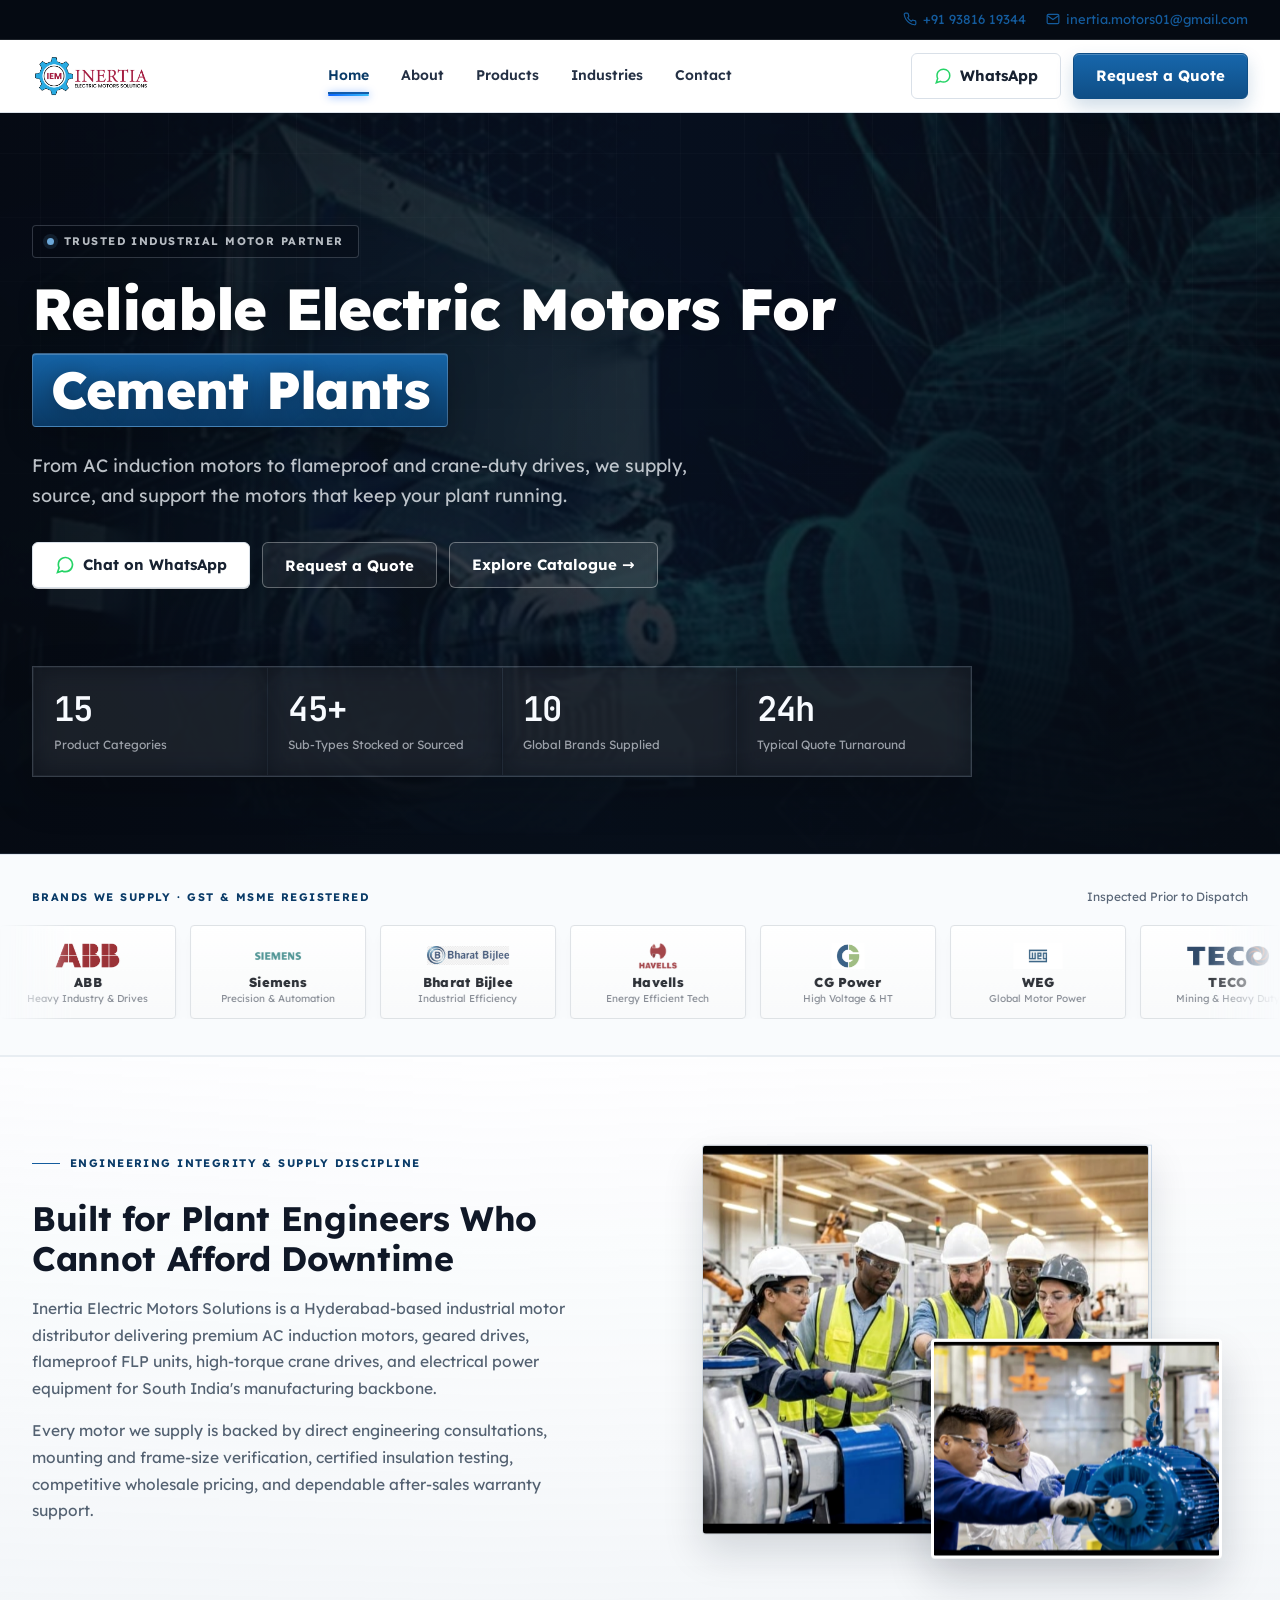
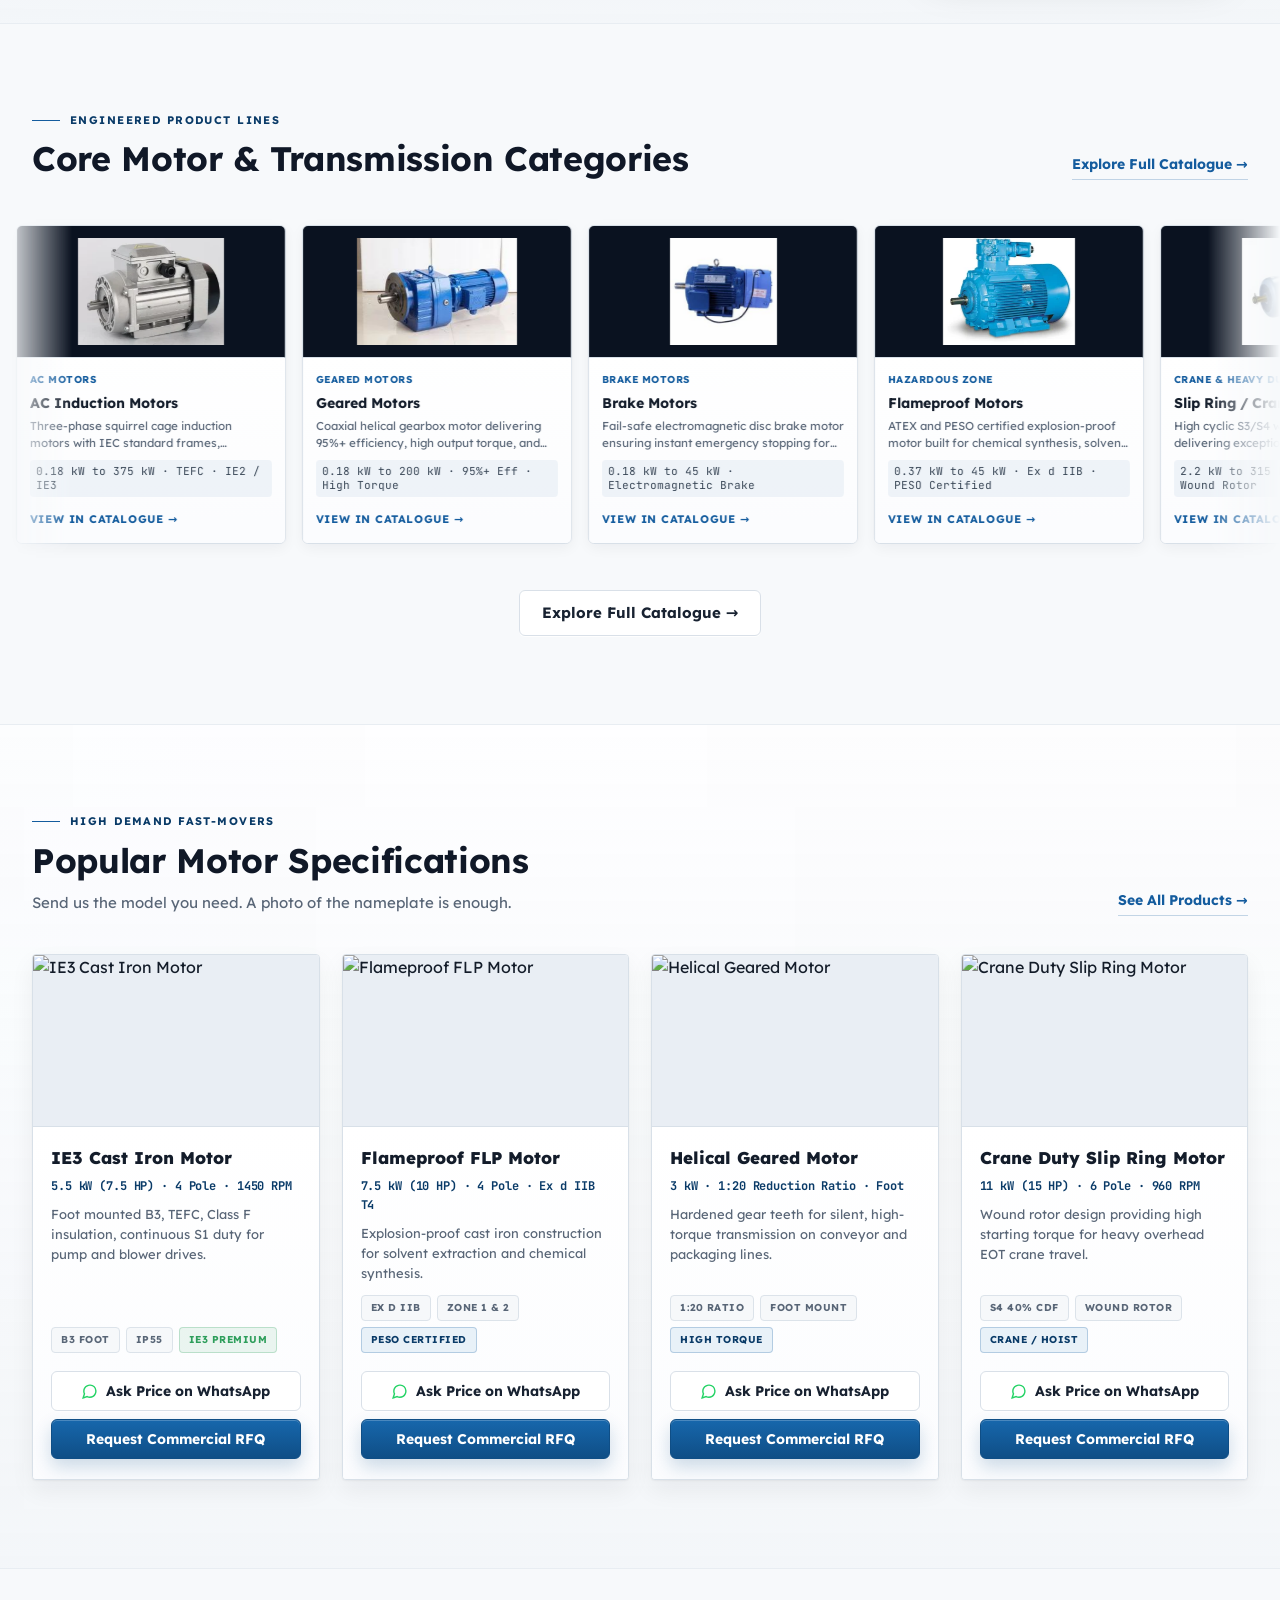
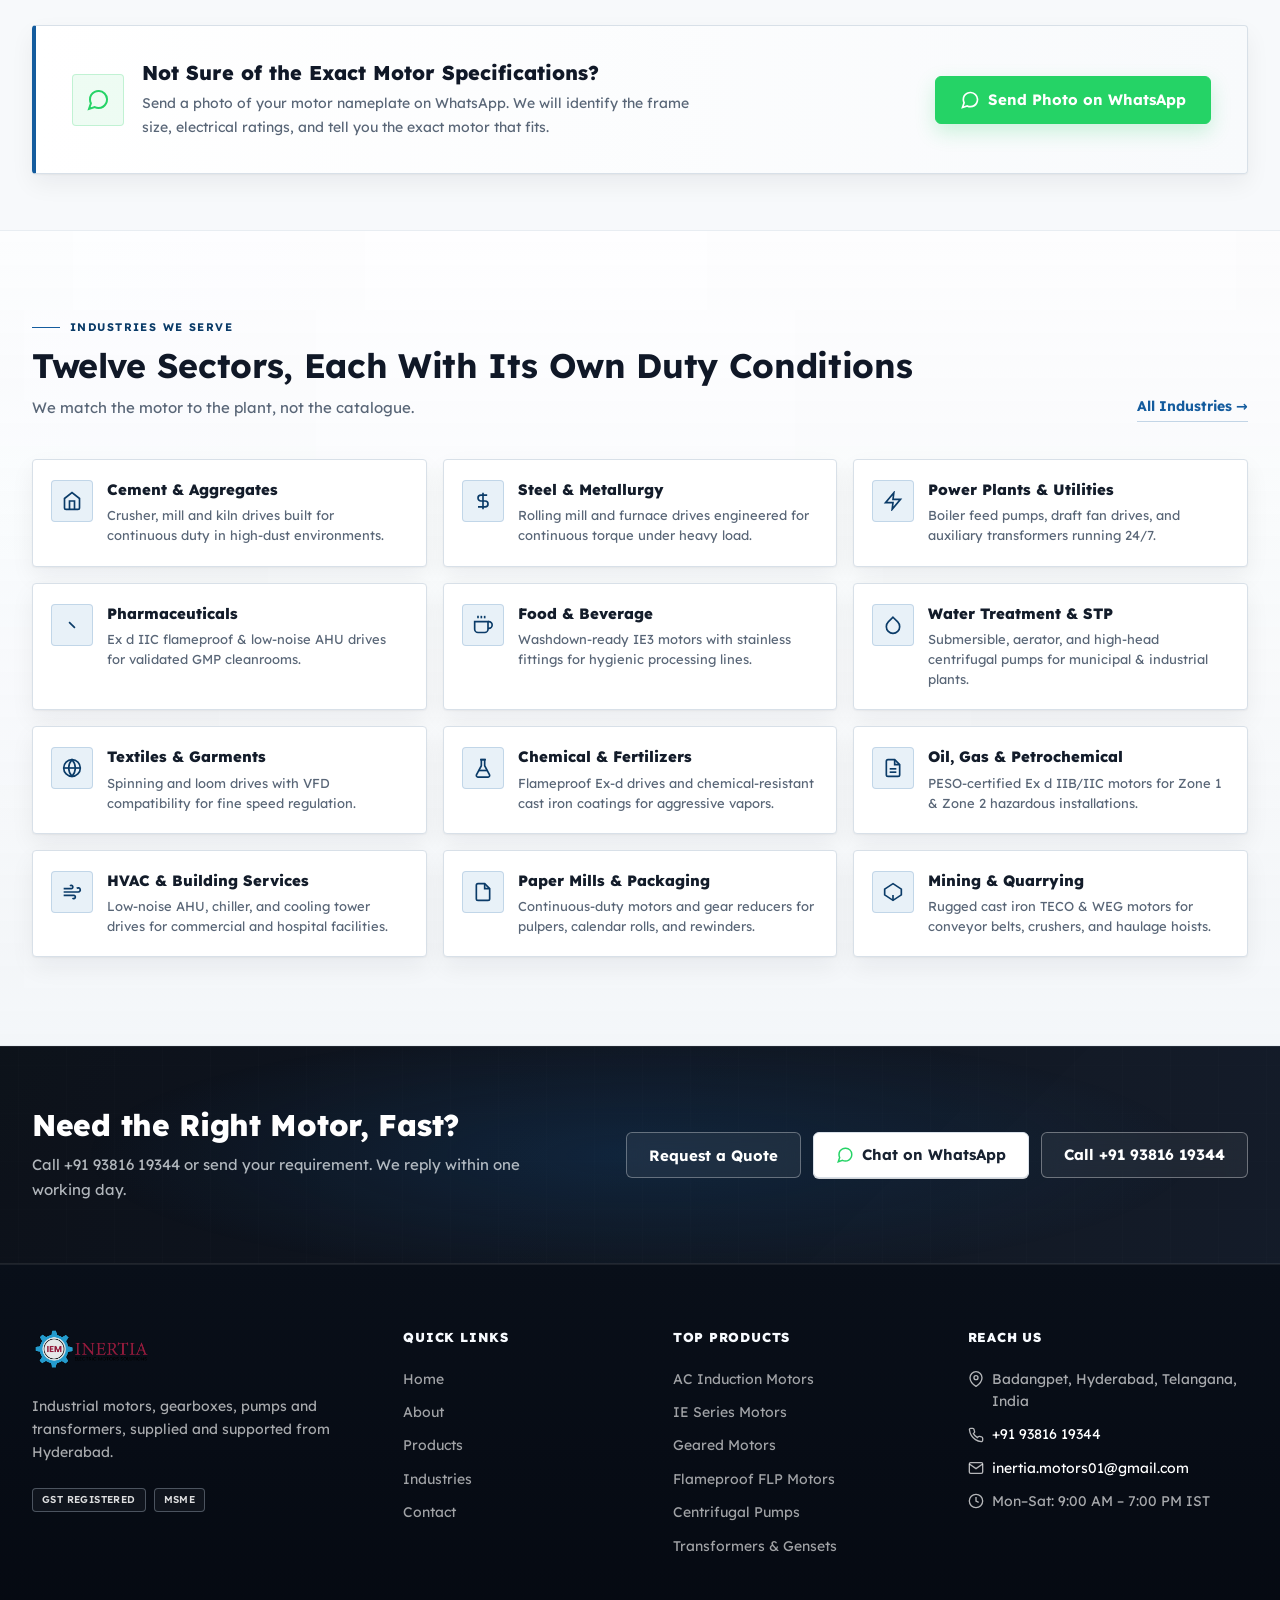
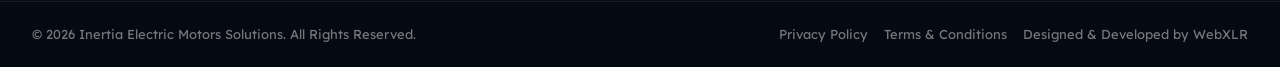
==== commit 10db816b: "feat: complete production website with GSTIN contact form, product assets, and responsive styles" ====
--- a/index.html
+++ b/index.html
@@ -2,6 +2,10 @@
 <html lang="en">
 <head>
   <meta charset="UTF-8">
+  <!-- Favicon and App Icons -->
+  <link rel="icon" type="image/png" href="images/IEM-3FLO-1-1-150x150.png">
+  <link rel="apple-touch-icon" href="images/IEM-3FLO-1-1-300x300.png">
+
   <meta name="viewport" content="width=device-width, initial-scale=1.0">
   <title>Inertia Electric Motors Solutions | Industrial Motors, Gearboxes & Drives</title>
   <meta name="description" content="Hyderabad's trusted distributor for industrial electric motors, IE series high efficiency drives, flameproof FLP motors, gearboxes, pumps and power equipment. Authorized partner for ABB, Siemens, Kirloskar, Bharat Bijlee.">
@@ -21,42 +25,27 @@
   <div class="home-top-bar">
     <div class="home-container">
       <div class="home-top-bar-inner">
-        <div class="home-top-bar-left">
-          <span class="home-top-bar-item">
-            <svg width="14" height="14" viewBox="0 0 24 24" fill="none" stroke="currentColor" stroke-width="2"><path d="M21 10c0 7-9 13-9 13s-9-6-9-13a9 9 0 0 1 18 0z"></path><circle cx="12" cy="10" r="3"></circle></svg>
-            Badangpet, Hyderabad, Telangana
-          </span>
-          <span class="home-top-bar-item">
-            <svg width="14" height="14" viewBox="0 0 24 24" fill="none" stroke="currentColor" stroke-width="2"><circle cx="12" cy="12" r="10"></circle><polyline points="12 6 12 12 16 14"></polyline></svg>
-            Mon–Sat: 9:00 AM – 7:00 PM IST
-          </span>
-        </div>
         <div class="home-top-bar-right">
-          <a href="tel:+919000000000" class="home-top-bar-item">
+          <a href="tel:+919381619344" class="home-top-bar-item">
             <svg width="14" height="14" viewBox="0 0 24 24" fill="none" stroke="currentColor" stroke-width="2"><path d="M22 16.92v3a2 2 0 0 1-2.18 2 19.79 19.79 0 0 1-8.63-3.07 19.5 19.5 0 0 1-6-6 19.79 19.79 0 0 1-3.07-8.67A2 2 0 0 1 4.11 2h3a2 2 0 0 1 2 1.72 12.84 12.84 0 0 0 .7 2.81 2 2 0 0 1-.45 2.11L8.09 9.91a16 16 0 0 0 6 6l1.27-1.27a2 2 0 0 1 2.11-.45 12.84 12.84 0 0 0 2.81.7A2 2 0 0 1 22 16.92z"></path></svg>
-            +91 90000 00000
-          </a>
-          <a href="mailto:sales@inertiaemotors.com" class="home-top-bar-item">
+            +91 93816 19344
+          </a>
+          <a href="mailto:inertia.motors01@gmail.com" class="home-top-bar-item">
             <svg width="14" height="14" viewBox="0 0 24 24" fill="none" stroke="currentColor" stroke-width="2"><path d="M4 4h16c1.1 0 2 .9 2 2v12c0 1.1-.9 2-2 2H4c-1.1 0-2-.9-2-2V6c0-1.1.9-2 2-2z"></path><polyline points="22,6 12,13 2,6"></polyline></svg>
-            sales@inertiaemotors.com
-          </a>
-          <span class="home-top-badge">GST Registered</span>
-          <span class="home-top-badge">MSME</span>
+            inertia.motors01@gmail.com
+          </a>
         </div>
       </div>
     </div>
   </div>
+
 
   <!-- Sticky Main Navigation Header -->
   <header class="home-header main-header">
     <div class="home-container">
       <nav class="home-nav-inner navbar">
         <a href="index.html" class="home-brand brand-logo" aria-label="Inertia Electric Motors Home">
-          <div class="home-brand-icon brand-symbol">I</div>
-          <div class="home-brand-text brand-text">
-            <span class="home-brand-name brand-name">Inertia</span>
-            <span class="home-brand-sub brand-tag">ELECTRIC MOTORS</span>
-          </div>
+          <img src="images/cropped-LOGO-PNG.png" alt="Inertia Electric Motors" class="brand-logo-img" width="140" height="52">
         </a>
 
         <div class="home-nav-menu nav-menu">
@@ -68,7 +57,7 @@
         </div>
 
         <div class="home-nav-actions nav-actions">
-          <a href="https://wa.me/919000000000?text=Hello%20Inertia%20Electric%20Motors,%20I%20would%20like%20to%20inquire%20about%20an%20industrial%20motor" target="_blank" class="home-btn home-btn-whatsapp" aria-label="WhatsApp Us">
+          <a href="https://wa.me/919381619344?text=Hello%20Inertia%20Electric%20Motors,%20I%20would%20like%20to%20inquire%20about%20an%20industrial%20motor" target="_blank" class="home-btn home-btn-whatsapp" aria-label="WhatsApp Us">
             <svg width="18" height="18" viewBox="0 0 24 24" fill="none" stroke="#25D366" stroke-width="2"><path d="M21 11.5a8.38 8.38 0 0 1-.9 3.8 8.5 8.5 0 0 1-7.6 4.7 8.38 8.38 0 0 1-3.8-.9L3 21l1.9-5.7a8.38 8.38 0 0 1-.9-3.8 8.5 8.5 0 0 1 4.7-7.6 8.38 8.38 0 0 1 3.8-.9h.5a8.48 8.48 0 0 1 8 8v.5z"></path></svg>
             <span>WhatsApp</span>
           </a>
@@ -88,8 +77,7 @@
     <div class="home-drawer-panel">
       <div class="home-drawer-head">
         <div class="home-brand">
-          <div class="home-brand-icon">I</div>
-          <span class="home-brand-name" style="color: #fff;">Inertia</span>
+          <img src="images/cropped-LOGO-PNG.png" alt="Inertia Electric Motors" style="height: 36px; width: auto; object-fit: contain;">
         </div>
         <button class="home-drawer-close" aria-label="Close navigation drawer">
           <svg width="20" height="20" viewBox="0 0 24 24" fill="none" stroke="currentColor" stroke-width="2"><line x1="18" y1="6" x2="6" y2="18"></line><line x1="6" y1="6" x2="18" y2="18"></line></svg>
@@ -104,9 +92,9 @@
       </div>
       <div class="home-drawer-footer">
         <button class="home-btn home-btn-primary btn-block open-quote-modal" style="width: 100%;">Request a Quote</button>
-        <a href="https://wa.me/919000000000" target="_blank" class="home-btn home-btn-whatsapp-solid" style="width: 100%;">Chat on WhatsApp</a>
+        <a href="https://wa.me/919381619344" target="_blank" class="home-btn home-btn-whatsapp-solid" style="width: 100%;">Chat on WhatsApp</a>
         <div style="font-size: 12px; color: rgba(255,255,255,0.55); text-align: center; margin-top: 6px;">
-          Badangpet, Hyderabad · +91 90000 00000
+          Badangpet, Hyderabad · +91 93816 19344
         </div>
       </div>
     </div>
@@ -115,7 +103,14 @@
   <main>
     <!-- Hero Section (Deep Navy + Rotating Industry Word in Crimson Block) -->
     <section class="home-hero">
-      <div class="home-hero-bg"></div>
+      <div class="home-hero-slideshow" aria-hidden="true">
+        <div class="home-hero-slide active" style="background-image: url('images/hero/background.png');"></div>
+        <div class="home-hero-slide" style="background-image: url('images/hero/background1.png');"></div>
+        <div class="home-hero-slide" style="background-image: url('images/hero/background2.png');"></div>
+        <div class="home-hero-slide" style="background-image: url('images/hero/background3.png');"></div>
+      </div>
+      <div class="home-hero-overlay" aria-hidden="true"></div>
+      <div class="home-hero-texture" aria-hidden="true"></div>
 
       <div class="home-container">
         <div class="home-hero-inner">
@@ -135,14 +130,14 @@
           </p>
 
           <div class="home-hero-actions">
-            <a href="https://wa.me/919000000000?text=Hello%20Inertia%20Electric%20Motors,%20I%20need%20a%20quotation%20for%20an%20industrial%20motor" target="_blank" class="home-btn home-btn-whatsapp">
+            <a href="https://wa.me/919381619344?text=Hello%20Inertia%20Electric%20Motors,%20I%20need%20a%20quotation%20for%20an%20industrial%20motor" target="_blank" class="home-btn home-btn-whatsapp">
               <svg width="20" height="20" viewBox="0 0 24 24" fill="none" stroke="#25D366" stroke-width="2"><path d="M21 11.5a8.38 8.38 0 0 1-.9 3.8 8.5 8.5 0 0 1-7.6 4.7 8.38 8.38 0 0 1-3.8-.9L3 21l1.9-5.7a8.38 8.38 0 0 1-.9-3.8 8.5 8.5 0 0 1 4.7-7.6 8.38 8.38 0 0 1 3.8-.9h.5a8.48 8.48 0 0 1 8 8v.5z"></path></svg>
               <span>Chat on WhatsApp</span>
             </a>
             <button class="home-btn home-btn-on-dark open-quote-modal">
               Request a Quote
             </button>
-            <a href="products.html" class="home-btn home-btn-on-dark" style="border-color: rgba(255,255,255,0.35);">
+            <a href="products.html" class="home-btn home-btn-on-dark home-btn-on-dark-muted">
               Explore Catalogue →
             </a>
           </div>
@@ -179,13 +174,13 @@
     </section>
 
     <!-- Authorized Global Brands (Preserved Ping-Pong Marquee Animation) -->
-    <section class="home-brands-section brands-ticker-section">
+    <section class="home-brands-section brands-ticker-section reveal-on-scroll">
       <div class="home-container">
         <div class="home-brands-head">
           <div class="home-brands-label">
             Brands We Supply · GST &amp; MSME Registered
           </div>
-          <div style="font-size: 12px; color: var(--home-text-muted);">
+          <div class="home-brands-meta">
             Inspected Prior to Dispatch
           </div>
         </div>
@@ -194,29 +189,107 @@
       <!-- Preserved functional ticker wrap -->
       <div class="ticker-container brands-ticker-wrap">
         <div class="ticker-track brands-ticker-track" id="brandsTrack">
-          <!-- Set A: Exact sequence specified by user -->
-          <div class="brand-card"><span class="brand-card-name">ABB</span><span class="brand-card-tag">Heavy Industry &amp; Drives</span></div>
-          <div class="brand-card"><span class="brand-card-name">Siemens</span><span class="brand-card-tag">Precision &amp; Automation</span></div>
-          <div class="brand-card"><span class="brand-card-name">Kirloskar</span><span class="brand-card-tag">Indian Heritage</span></div>
-          <div class="brand-card"><span class="brand-card-name">Bharat Bijlee</span><span class="brand-card-tag">Industrial Efficiency</span></div>
-          <div class="brand-card"><span class="brand-card-name">Marathon</span><span class="brand-card-tag">Severe Duty Motors</span></div>
-          <div class="brand-card"><span class="brand-card-name">Havells</span><span class="brand-card-tag">Energy Efficient Tech</span></div>
-          <div class="brand-card"><span class="brand-card-name">CG Power</span><span class="brand-card-tag">High Voltage &amp; HT</span></div>
-          <div class="brand-card"><span class="brand-card-name">WEG</span><span class="brand-card-tag">Global Motor Power</span></div>
-          <div class="brand-card"><span class="brand-card-name">TECO</span><span class="brand-card-tag">Mining &amp; Heavy Duty</span></div>
-          <div class="brand-card"><span class="brand-card-name">Bonfiglioli</span><span class="brand-card-tag">Geared Drives</span></div>
-
-          <!-- Set B: seamless loop clone -->
-          <div class="brand-card" aria-hidden="true"><span class="brand-card-name">ABB</span><span class="brand-card-tag">Heavy Industry &amp; Drives</span></div>
-          <div class="brand-card" aria-hidden="true"><span class="brand-card-name">Siemens</span><span class="brand-card-tag">Precision &amp; Automation</span></div>
-          <div class="brand-card" aria-hidden="true"><span class="brand-card-name">Kirloskar</span><span class="brand-card-tag">Indian Heritage</span></div>
-          <div class="brand-card" aria-hidden="true"><span class="brand-card-name">Bharat Bijlee</span><span class="brand-card-tag">Industrial Efficiency</span></div>
-          <div class="brand-card" aria-hidden="true"><span class="brand-card-name">Marathon</span><span class="brand-card-tag">Severe Duty Motors</span></div>
-          <div class="brand-card" aria-hidden="true"><span class="brand-card-name">Havells</span><span class="brand-card-tag">Energy Efficient Tech</span></div>
-          <div class="brand-card" aria-hidden="true"><span class="brand-card-name">CG Power</span><span class="brand-card-tag">High Voltage &amp; HT</span></div>
-          <div class="brand-card" aria-hidden="true"><span class="brand-card-name">WEG</span><span class="brand-card-tag">Global Motor Power</span></div>
-          <div class="brand-card" aria-hidden="true"><span class="brand-card-name">TECO</span><span class="brand-card-tag">Mining &amp; Heavy Duty</span></div>
-          <div class="brand-card" aria-hidden="true"><span class="brand-card-name">Bonfiglioli</span><span class="brand-card-tag">Geared Drives</span></div>
+          <!-- Set A: Exact 7 brands specified by user with authentic logos -->
+          <div class="brand-card">
+            <div class="brand-card-logo-wrap">
+              <img src="images/ABB Logo.png" alt="ABB" class="brand-card-logo">
+            </div>
+            <span class="brand-card-name">ABB</span>
+            <span class="brand-card-tag">Heavy Industry &amp; Drives</span>
+          </div>
+          <div class="brand-card">
+            <div class="brand-card-logo-wrap">
+              <img src="images/Siemens-logo 1.png" alt="Siemens" class="brand-card-logo">
+            </div>
+            <span class="brand-card-name">Siemens</span>
+            <span class="brand-card-tag">Precision &amp; Automation</span>
+          </div>
+          <div class="brand-card">
+            <div class="brand-card-logo-wrap">
+              <img src="images/Bharat Bijlee Logo.jpg.jpeg" alt="Bharat Bijlee" class="brand-card-logo">
+            </div>
+            <span class="brand-card-name">Bharat Bijlee</span>
+            <span class="brand-card-tag">Industrial Efficiency</span>
+          </div>
+          <div class="brand-card">
+            <div class="brand-card-logo-wrap">
+              <img src="images/Havells-Logo 1.png" alt="Havells" class="brand-card-logo">
+            </div>
+            <span class="brand-card-name">Havells</span>
+            <span class="brand-card-tag">Energy Efficient Tech</span>
+          </div>
+          <div class="brand-card">
+            <div class="brand-card-logo-wrap">
+              <img src="images/CromptonGreaves.jpg.jpeg" alt="CG Power" class="brand-card-logo">
+            </div>
+            <span class="brand-card-name">CG Power</span>
+            <span class="brand-card-tag">High Voltage &amp; HT</span>
+          </div>
+          <div class="brand-card">
+            <div class="brand-card-logo-wrap">
+              <img src="images/WEG Logo.jpg.jpeg" alt="WEG" class="brand-card-logo">
+            </div>
+            <span class="brand-card-name">WEG</span>
+            <span class="brand-card-tag">Global Motor Power</span>
+          </div>
+          <div class="brand-card">
+            <div class="brand-card-logo-wrap">
+              <img src="images/TECO Logo.png" alt="TECO" class="brand-card-logo">
+            </div>
+            <span class="brand-card-name">TECO</span>
+            <span class="brand-card-tag">Mining &amp; Heavy Duty</span>
+          </div>
+
+          <!-- Set B: seamless loop clone (7 brands) -->
+          <div class="brand-card" aria-hidden="true">
+            <div class="brand-card-logo-wrap">
+              <img src="images/ABB Logo.png" alt="" class="brand-card-logo">
+            </div>
+            <span class="brand-card-name">ABB</span>
+            <span class="brand-card-tag">Heavy Industry &amp; Drives</span>
+          </div>
+          <div class="brand-card" aria-hidden="true">
+            <div class="brand-card-logo-wrap">
+              <img src="images/Siemens-logo 1.png" alt="" class="brand-card-logo">
+            </div>
+            <span class="brand-card-name">Siemens</span>
+            <span class="brand-card-tag">Precision &amp; Automation</span>
+          </div>
+          <div class="brand-card" aria-hidden="true">
+            <div class="brand-card-logo-wrap">
+              <img src="images/Bharat Bijlee Logo.jpg.jpeg" alt="" class="brand-card-logo">
+            </div>
+            <span class="brand-card-name">Bharat Bijlee</span>
+            <span class="brand-card-tag">Industrial Efficiency</span>
+          </div>
+          <div class="brand-card" aria-hidden="true">
+            <div class="brand-card-logo-wrap">
+              <img src="images/Havells-Logo 1.png" alt="" class="brand-card-logo">
+            </div>
+            <span class="brand-card-name">Havells</span>
+            <span class="brand-card-tag">Energy Efficient Tech</span>
+          </div>
+          <div class="brand-card" aria-hidden="true">
+            <div class="brand-card-logo-wrap">
+              <img src="images/CromptonGreaves.jpg.jpeg" alt="" class="brand-card-logo">
+            </div>
+            <span class="brand-card-name">CG Power</span>
+            <span class="brand-card-tag">High Voltage &amp; HT</span>
+          </div>
+          <div class="brand-card" aria-hidden="true">
+            <div class="brand-card-logo-wrap">
+              <img src="images/WEG Logo.jpg.jpeg" alt="" class="brand-card-logo">
+            </div>
+            <span class="brand-card-name">WEG</span>
+            <span class="brand-card-tag">Global Motor Power</span>
+          </div>
+          <div class="brand-card" aria-hidden="true">
+            <div class="brand-card-logo-wrap">
+              <img src="images/TECO Logo.png" alt="" class="brand-card-logo">
+            </div>
+            <span class="brand-card-name">TECO</span>
+            <span class="brand-card-tag">Mining &amp; Heavy Duty</span>
+          </div>
         </div>
       </div>
     </section>
@@ -224,9 +297,9 @@
     <!-- Built for Plant Engineers Who Cannot Afford Downtime -->
     <!-- Uses existing images: Built for Plant Engineers Who Cannot Afford Downtime.jpeg (main) & Built for Plant Engineers Who Cannot Afford Downtime1.jpeg (secondary) -->
     <!-- Clean narrative: Prohibited items removed -->
-    <section class="home-section home-section-alt">
-      <div class="home-container">
-        <div class="home-engineers-grid">
+    <section class="home-section home-section-alt reveal-on-scroll">
+      <div class="home-container">
+        <div class="home-engineers-grid stagger-parent">
           <div class="home-engineers-copy">
             <div class="home-pretitle">
               Engineering Integrity &amp; Supply Discipline
@@ -257,8 +330,8 @@
       </div>
     </section>
 
-    <!-- Engineered Product Lines (Preserved Ping-Pong Marquee Ticker) -->
-    <section class="home-section product-marquee-section">
+    <!-- Engineered Product Lines -->
+    <section class="home-section product-showcase-section reveal-on-scroll">
       <div class="home-container">
         <div class="home-section-header">
           <div>
@@ -270,197 +343,122 @@
             </h2>
           </div>
           <a href="products.html" class="home-link-arrow">
-            Browse All 15 Categories →
-          </a>
-        </div>
-      </div>
-
-      <!-- Preserved functional ticker track -->
+            Explore Full Catalogue →
+          </a>
+        </div>
+      </div>
+
+      <!-- Curated Product Showcase Ticker (Left <-> Right Continuous Ping-Pong) -->
       <div class="ticker-container product-ticker-wrap">
         <div class="ticker-track product-ticker-track" id="productTrack">
-          <!-- Set A -->
-          <a href="products.html?search=induction" class="pcat-card">
-            <div class="pcat-img-wrap">
-              <img src="https://images.unsplash.com/photo-1581092160562-40aa08e78837?auto=format&fit=crop&w=400&q=70" alt="AC Induction Motors" class="pcat-img" loading="lazy">
-            </div>
-            <div class="pcat-body">
-              <span class="pcat-badge">Motors</span>
-              <h3 class="pcat-name">AC Induction Motors</h3>
-              <p class="pcat-spec">0.12–355 kW · Foot / Flange · TEFC</p>
-            </div>
-          </a>
-
-          <a href="products.html?search=ie" class="pcat-card">
-            <div class="pcat-img-wrap">
-              <img src="https://images.unsplash.com/photo-1581092918056-0c4c3acd3789?auto=format&fit=crop&w=400&q=70" alt="IE Series Motors" class="pcat-img" loading="lazy">
-            </div>
-            <div class="pcat-body">
-              <span class="pcat-badge">High Efficiency</span>
-              <h3 class="pcat-name">IE2 / IE3 / IE4 Motors</h3>
-              <p class="pcat-spec">IS 12615 · Up to 18% Energy Saving</p>
-            </div>
-          </a>
-
-          <a href="products.html?cat=gearing" class="pcat-card">
-            <div class="pcat-img-wrap">
-              <img src="https://images.unsplash.com/photo-1567789884554-0b844b597180?auto=format&fit=crop&w=400&q=70" alt="Geared Motors" class="pcat-img" loading="lazy">
-            </div>
-            <div class="pcat-body">
-              <span class="pcat-badge">Drives</span>
-              <h3 class="pcat-name">Geared Motors &amp; Reducers</h3>
-              <p class="pcat-spec">Helical · Bevel · Worm · Planetary</p>
-            </div>
-          </a>
-
-          <a href="products.html?search=flameproof" class="pcat-card">
-            <div class="pcat-img-wrap">
-              <img src="https://images.unsplash.com/photo-1504328345606-18bbc8c9d7d1?auto=format&fit=crop&w=400&q=70" alt="Flameproof Motors" class="pcat-img" loading="lazy">
-            </div>
-            <div class="pcat-body">
-              <span class="pcat-badge">Hazardous Zone</span>
-              <h3 class="pcat-name">Flameproof FLP Motors</h3>
-              <p class="pcat-spec">Ex d IIB/IIC · PESO · Zone 1 &amp; 2</p>
-            </div>
-          </a>
-
-          <a href="products.html?search=slip" class="pcat-card">
-            <div class="pcat-img-wrap">
-              <img src="https://images.unsplash.com/photo-1581092160562-40aa08e78837?auto=format&fit=crop&w=400&q=70" alt="Crane Duty Motors" class="pcat-img" loading="lazy">
-            </div>
-            <div class="pcat-body">
-              <span class="pcat-badge">Heavy Duty</span>
-              <h3 class="pcat-name">Slip Ring &amp; Crane Duty</h3>
-              <p class="pcat-spec">S3/S4 Duty · Wound Rotor · EOT</p>
-            </div>
-          </a>
-
-          <a href="products.html?cat=pumps" class="pcat-card">
-            <div class="pcat-img-wrap">
-              <img src="https://images.unsplash.com/photo-1504328345606-18bbc8c9d7d1?auto=format&fit=crop&w=400&q=70" alt="Centrifugal Pumps" class="pcat-img" loading="lazy">
-            </div>
-            <div class="pcat-body">
-              <span class="pcat-badge">Fluid Transfer</span>
-              <h3 class="pcat-name">Centrifugal Pumps</h3>
-              <p class="pcat-spec">End Suction · Split Casing · Multi-Stage</p>
-            </div>
-          </a>
-
-          <a href="products.html?cat=power" class="pcat-card">
-            <div class="pcat-img-wrap">
-              <img src="https://images.unsplash.com/photo-1581092918056-0c4c3acd3789?auto=format&fit=crop&w=400&q=70" alt="Transformers" class="pcat-img" loading="lazy">
-            </div>
-            <div class="pcat-body">
-              <span class="pcat-badge">Power</span>
-              <h3 class="pcat-name">Transformers &amp; Gensets</h3>
-              <p class="pcat-spec">11kV/415V · DG Sets · LV Panels</p>
-            </div>
-          </a>
-
-          <a href="products.html?search=servo" class="pcat-card">
-            <div class="pcat-img-wrap">
-              <img src="https://images.unsplash.com/photo-1567789884554-0b844b597180?auto=format&fit=crop&w=400&q=70" alt="Servo Motors" class="pcat-img" loading="lazy">
-            </div>
-            <div class="pcat-body">
-              <span class="pcat-badge">Precision</span>
-              <h3 class="pcat-name">Servo &amp; BLDC Motors</h3>
-              <p class="pcat-spec">Encoder Feedback · Low Inertia · CNC</p>
-            </div>
-          </a>
-
-          <!-- Set B: seamless loop clone -->
-          <a href="products.html?search=induction" class="pcat-card" aria-hidden="true">
-            <div class="pcat-img-wrap">
-              <img src="https://images.unsplash.com/photo-1581092160562-40aa08e78837?auto=format&fit=crop&w=400&q=70" alt="" class="pcat-img" loading="lazy">
-            </div>
-            <div class="pcat-body">
-              <span class="pcat-badge">Motors</span>
-              <h3 class="pcat-name">AC Induction Motors</h3>
-              <p class="pcat-spec">0.12–355 kW · Foot / Flange · TEFC</p>
-            </div>
-          </a>
-
-          <a href="products.html?search=ie" class="pcat-card" aria-hidden="true">
-            <div class="pcat-img-wrap">
-              <img src="https://images.unsplash.com/photo-1581092918056-0c4c3acd3789?auto=format&fit=crop&w=400&q=70" alt="" class="pcat-img" loading="lazy">
-            </div>
-            <div class="pcat-body">
-              <span class="pcat-badge">High Efficiency</span>
-              <h3 class="pcat-name">IE2 / IE3 / IE4 Motors</h3>
-              <p class="pcat-spec">IS 12615 · Up to 18% Energy Saving</p>
-            </div>
-          </a>
-
-          <a href="products.html?cat=gearing" class="pcat-card" aria-hidden="true">
-            <div class="pcat-img-wrap">
-              <img src="https://images.unsplash.com/photo-1567789884554-0b844b597180?auto=format&fit=crop&w=400&q=70" alt="" class="pcat-img" loading="lazy">
-            </div>
-            <div class="pcat-body">
-              <span class="pcat-badge">Drives</span>
-              <h3 class="pcat-name">Geared Motors &amp; Reducers</h3>
-              <p class="pcat-spec">Helical · Bevel · Worm · Planetary</p>
-            </div>
-          </a>
-
-          <a href="products.html?search=flameproof" class="pcat-card" aria-hidden="true">
-            <div class="pcat-img-wrap">
-              <img src="https://images.unsplash.com/photo-1504328345606-18bbc8c9d7d1?auto=format&fit=crop&w=400&q=70" alt="" class="pcat-img" loading="lazy">
-            </div>
-            <div class="pcat-body">
-              <span class="pcat-badge">Hazardous Zone</span>
-              <h3 class="pcat-name">Flameproof FLP Motors</h3>
-              <p class="pcat-spec">Ex d IIB/IIC · PESO · Zone 1 &amp; 2</p>
-            </div>
-          </a>
-
-          <a href="products.html?search=slip" class="pcat-card" aria-hidden="true">
-            <div class="pcat-img-wrap">
-              <img src="https://images.unsplash.com/photo-1581092160562-40aa08e78837?auto=format&fit=crop&w=400&q=70" alt="" class="pcat-img" loading="lazy">
-            </div>
-            <div class="pcat-body">
-              <span class="pcat-badge">Heavy Duty</span>
-              <h3 class="pcat-name">Slip Ring &amp; Crane Duty</h3>
-              <p class="pcat-spec">S3/S4 Duty · Wound Rotor · EOT</p>
-            </div>
-          </a>
-
-          <a href="products.html?cat=pumps" class="pcat-card" aria-hidden="true">
-            <div class="pcat-img-wrap">
-              <img src="https://images.unsplash.com/photo-1504328345606-18bbc8c9d7d1?auto=format&fit=crop&w=400&q=70" alt="" class="pcat-img" loading="lazy">
-            </div>
-            <div class="pcat-body">
-              <span class="pcat-badge">Fluid Transfer</span>
-              <h3 class="pcat-name">Centrifugal Pumps</h3>
-              <p class="pcat-spec">End Suction · Split Casing · Multi-Stage</p>
-            </div>
-          </a>
-
-          <a href="products.html?cat=power" class="pcat-card" aria-hidden="true">
-            <div class="pcat-img-wrap">
-              <img src="https://images.unsplash.com/photo-1581092918056-0c4c3acd3789?auto=format&fit=crop&w=400&q=70" alt="" class="pcat-img" loading="lazy">
-            </div>
-            <div class="pcat-body">
-              <span class="pcat-badge">Power</span>
-              <h3 class="pcat-name">Transformers &amp; Gensets</h3>
-              <p class="pcat-spec">11kV/415V · DG Sets · LV Panels</p>
-            </div>
-          </a>
-
-          <a href="products.html?search=servo" class="pcat-card" aria-hidden="true">
-            <div class="pcat-img-wrap">
-              <img src="https://images.unsplash.com/photo-1567789884554-0b844b597180?auto=format&fit=crop&w=400&q=70" alt="" class="pcat-img" loading="lazy">
-            </div>
-            <div class="pcat-body">
-              <span class="pcat-badge">Precision</span>
-              <h3 class="pcat-name">Servo &amp; BLDC Motors</h3>
-              <p class="pcat-spec">Encoder Feedback · Low Inertia · CNC</p>
-            </div>
+          <!-- Set A: 6 Authentic Curated Products -->
+          <!-- 1. AC Induction Motors -->
+          <a href="products.html?search=induction" class="curated-showcase-card" title="View AC Induction Motors">
+            <div class="curated-card-media">
+              <img src="images/products/squirrel-cage-motors-250x250.webp" alt="AC Induction Motors" loading="lazy">
+            </div>
+            <div class="curated-card-body">
+              <span class="curated-card-tag">AC Motors</span>
+              <h3 class="curated-card-title">AC Induction Motors</h3>
+              <p class="curated-card-desc">Three-phase squirrel cage induction motors with IEC standard frames, engineered for continuous industrial duty.</p>
+              <div class="curated-card-spec">0.18 kW to 375 kW · TEFC · IE2 / IE3</div>
+              <div class="curated-card-action">View in Catalogue →</div>
+            </div>
+          </a>
+
+          <!-- 2. Geared Motors -->
+          <a href="products.html?search=geared" class="curated-showcase-card" title="View Geared Motors">
+            <div class="curated-card-media">
+              <img src="images/products/inline-helical-geared-motors-250x250.jpg" alt="Geared Motors" loading="lazy">
+            </div>
+            <div class="curated-card-body">
+              <span class="curated-card-tag">Geared Motors</span>
+              <h3 class="curated-card-title">Geared Motors</h3>
+              <p class="curated-card-desc">Coaxial helical gearbox motor delivering 95%+ efficiency, high output torque, and quiet operation for conveyors.</p>
+              <div class="curated-card-spec">0.18 kW to 200 kW · 95%+ Eff · High Torque</div>
+              <div class="curated-card-action">View in Catalogue →</div>
+            </div>
+          </a>
+
+          <!-- 3. Brake Motors -->
+          <a href="products.html?search=brake" class="curated-showcase-card" title="View Brake Motors">
+            <div class="curated-card-media">
+              <img src="images/products/ac-brake-motor-250x250.jpg" alt="Brake Motors" loading="lazy">
+            </div>
+            <div class="curated-card-body">
+              <span class="curated-card-tag">Brake Motors</span>
+              <h3 class="curated-card-title">Brake Motors</h3>
+              <p class="curated-card-desc">Fail-safe electromagnetic disc brake motor ensuring instant emergency stopping for cranes, hoists, and lifts.</p>
+              <div class="curated-card-spec">0.18 kW to 45 kW · Electromagnetic Brake</div>
+              <div class="curated-card-action">View in Catalogue →</div>
+            </div>
+          </a>
+
+          <!-- 4. Flameproof Motors -->
+          <a href="products.html?search=flameproof" class="curated-showcase-card" title="View Flameproof Motors">
+            <div class="curated-card-media">
+              <img src="images/products/flameproof-brake-motor-250x250.avif" alt="Flameproof Motors" loading="lazy">
+            </div>
+            <div class="curated-card-body">
+              <span class="curated-card-tag">Hazardous Zone</span>
+              <h3 class="curated-card-title">Flameproof Motors</h3>
+              <p class="curated-card-desc">ATEX and PESO certified explosion-proof motor built for chemical synthesis, solvent extraction, and Zone 1 &amp; 2.</p>
+              <div class="curated-card-spec">0.37 kW to 45 kW · Ex d IIB · PESO Certified</div>
+              <div class="curated-card-action">View in Catalogue →</div>
+            </div>
+          </a>
+
+          <!-- 5. Slip Ring / Crane Duty Motors -->
+          <a href="products.html?search=crane" class="curated-showcase-card" title="View Slip Ring &amp; Crane Duty Motors">
+            <div class="curated-card-media">
+              <img src="images/products/slip-ring-induction-motor-250x250.jpeg" alt="Slip Ring / Crane Duty Motors" loading="lazy">
+            </div>
+            <div class="curated-card-body">
+              <span class="curated-card-tag">Crane &amp; Heavy Duty</span>
+              <h3 class="curated-card-title">Slip Ring / Crane Duty Motors</h3>
+              <p class="curated-card-desc">High cyclic S3/S4 wound rotor design delivering exceptional starting torque for heavy overhead EOT crane travel.</p>
+              <div class="curated-card-spec">2.2 kW to 315 kW · S3/S4 Duty · Wound Rotor</div>
+              <div class="curated-card-action">View in Catalogue →</div>
+            </div>
+          </a>
+
+          <!-- 6. AHU / Cooling Tower Motors -->
+          <a href="products.html?search=ahu" class="curated-showcase-card" title="View AHU &amp; Cooling Tower Motors">
+            <div class="curated-card-media">
+              <img src="images/products/air-handling-unit-motor-250x250.jpg" alt="AHU / Cooling Tower Motors" loading="lazy">
+            </div>
+            <div class="curated-card-body">
+              <span class="curated-card-tag">HVAC &amp; Cooling</span>
+              <h3 class="curated-card-title">AHU / Cooling Tower Motors</h3>
+              <p class="curated-card-desc">Low-vibration, ultra-low noise HVAC motor designed for air handling units, cooling towers, and clean rooms.</p>
+              <div class="curated-card-spec">0.55 kW to 45 kW · Ultra Low Noise · IP55</div>
+              <div class="curated-card-action">View in Catalogue →</div>
+            </div>
+          </a>
+
+          <!-- Mirrored set keeps the ping-pong travel visibly long; it is hidden from assistive technology. -->
+          <a href="products.html?search=induction" class="curated-showcase-card" aria-hidden="true" tabindex="-1"><div class="curated-card-media"><img src="images/products/squirrel-cage-motors-250x250.webp" alt="" loading="lazy"></div><div class="curated-card-body"><span class="curated-card-tag">AC Motors</span><h3 class="curated-card-title">AC Induction Motors</h3><p class="curated-card-desc">Three-phase squirrel cage induction motors with IEC standard frames, engineered for continuous industrial duty.</p><div class="curated-card-spec">0.18 kW to 375 kW · TEFC · IE2 / IE3</div><div class="curated-card-action">View in Catalogue →</div></div></a>
+          <a href="products.html?search=geared" class="curated-showcase-card" aria-hidden="true" tabindex="-1"><div class="curated-card-media"><img src="images/products/inline-helical-geared-motors-250x250.jpg" alt="" loading="lazy"></div><div class="curated-card-body"><span class="curated-card-tag">Geared Motors</span><h3 class="curated-card-title">Geared Motors</h3><p class="curated-card-desc">Coaxial helical gearbox motor delivering 95%+ efficiency, high output torque, and quiet operation for conveyors.</p><div class="curated-card-spec">0.18 kW to 200 kW · 95%+ Eff · High Torque</div><div class="curated-card-action">View in Catalogue →</div></div></a>
+          <a href="products.html?search=brake" class="curated-showcase-card" aria-hidden="true" tabindex="-1"><div class="curated-card-media"><img src="images/products/ac-brake-motor-250x250.jpg" alt="" loading="lazy"></div><div class="curated-card-body"><span class="curated-card-tag">Brake Motors</span><h3 class="curated-card-title">Brake Motors</h3><p class="curated-card-desc">Fail-safe electromagnetic disc brake motor ensuring instant emergency stopping for cranes, hoists, and lifts.</p><div class="curated-card-spec">0.18 kW to 45 kW · Electromagnetic Brake</div><div class="curated-card-action">View in Catalogue →</div></div></a>
+          <a href="products.html?search=flameproof" class="curated-showcase-card" aria-hidden="true" tabindex="-1"><div class="curated-card-media"><img src="images/products/flameproof-brake-motor-250x250.avif" alt="" loading="lazy"></div><div class="curated-card-body"><span class="curated-card-tag">Hazardous Zone</span><h3 class="curated-card-title">Flameproof Motors</h3><p class="curated-card-desc">ATEX and PESO certified explosion-proof motor built for chemical synthesis, solvent extraction, and Zone 1 &amp; 2.</p><div class="curated-card-spec">0.37 kW to 45 kW · Ex d IIB · PESO Certified</div><div class="curated-card-action">View in Catalogue →</div></div></a>
+          <a href="products.html?search=crane" class="curated-showcase-card" aria-hidden="true" tabindex="-1"><div class="curated-card-media"><img src="images/products/slip-ring-induction-motor-250x250.jpeg" alt="" loading="lazy"></div><div class="curated-card-body"><span class="curated-card-tag">Crane &amp; Heavy Duty</span><h3 class="curated-card-title">Slip Ring / Crane Duty Motors</h3><p class="curated-card-desc">High cyclic S3/S4 wound rotor design delivering exceptional starting torque for heavy overhead EOT crane travel.</p><div class="curated-card-spec">2.2 kW to 315 kW · S3/S4 Duty · Wound Rotor</div><div class="curated-card-action">View in Catalogue →</div></div></a>
+          <a href="products.html?search=ahu" class="curated-showcase-card" aria-hidden="true" tabindex="-1"><div class="curated-card-media"><img src="images/products/air-handling-unit-motor-250x250.jpg" alt="" loading="lazy"></div><div class="curated-card-body"><span class="curated-card-tag">HVAC &amp; Cooling</span><h3 class="curated-card-title">AHU / Cooling Tower Motors</h3><p class="curated-card-desc">Low-vibration, ultra-low noise HVAC motor designed for air handling units, cooling towers, and clean rooms.</p><div class="curated-card-spec">0.55 kW to 45 kW · Ultra Low Noise · IP55</div><div class="curated-card-action">View in Catalogue →</div></div></a>
+
+        </div>
+      </div>
+
+      <!-- Section Footer Explore Full Catalogue CTA -->
+      <div class="home-container">
+        <div class="curated-showcase-footer">
+          <a href="products.html" class="home-btn home-btn-secondary">
+            Explore Full Catalogue →
           </a>
         </div>
       </div>
     </section>
 
     <!-- Popular In-Stock Products -->
-    <section class="home-section home-section-alt">
+    <section class="home-section home-section-alt reveal-on-scroll">
       <div class="home-container">
         <div class="home-section-header">
           <div>
@@ -479,7 +477,7 @@
           </a>
         </div>
 
-        <div class="home-products-grid">
+        <div class="home-products-grid stagger-parent">
           <!-- Product 1 -->
           <article class="home-product-card">
             <div class="home-product-media">
@@ -588,7 +586,7 @@
     </section>
 
     <!-- Nameplate Fast-Track Box (Not sure which motor?) -->
-    <section class="home-section" style="padding-top: 48px; padding-bottom: 48px;">
+    <section class="home-section home-section-compact reveal-on-scroll">
       <div class="home-container">
         <div class="home-nameplate-box">
           <div class="home-nameplate-left">
@@ -603,7 +601,7 @@
             </div>
           </div>
           <div>
-            <a href="https://wa.me/919000000000?text=Hello%20Inertia,%20I%20am%20attaching%20a%20motor%20nameplate%20photo%20for%20replacement%20quotation." target="_blank" class="home-btn home-btn-whatsapp-solid" style="height: 48px; padding: 0 24px; font-size: 15px;">
+            <a href="https://wa.me/919381619344?text=Hello%20Inertia,%20I%20am%20attaching%20a%20motor%20nameplate%20photo%20for%20replacement%20quotation." target="_blank" class="home-btn home-btn-whatsapp-solid" style="height: 48px; padding: 0 24px; font-size: 15px;">
               <svg width="20" height="20" viewBox="0 0 24 24" fill="none" stroke="#FFFFFF" stroke-width="2"><path d="M21 11.5a8.38 8.38 0 0 1-.9 3.8 8.5 8.5 0 0 1-7.6 4.7 8.38 8.38 0 0 1-3.8-.9L3 21l1.9-5.7a8.38 8.38 0 0 1-.9-3.8 8.5 8.5 0 0 1 4.7-7.6 8.38 8.38 0 0 1 3.8-.9h.5a8.48 8.48 0 0 1 8 8v.5z"></path></svg>
               Send Photo on WhatsApp
             </a>
@@ -613,7 +611,7 @@
     </section>
 
     <!-- Industries We Serve (12 Industrial Sectors) -->
-    <section class="home-section home-section-alt">
+    <section class="home-section home-section-alt reveal-on-scroll">
       <div class="home-container">
         <div class="home-section-header">
           <div>
@@ -632,7 +630,7 @@
           </a>
         </div>
 
-        <div class="home-industries-grid">
+        <div class="home-industries-grid stagger-parent">
           <!-- 1. Cement -->
           <a href="industries.html" class="home-ind-card">
             <div class="home-ind-icon-box">
@@ -769,25 +767,25 @@
     </section>
 
     <!-- Fast Turnaround CTA Band -->
-    <section class="home-cta-band">
+    <section class="home-cta-band reveal-on-scroll">
       <div class="home-container">
         <div class="home-cta-inner">
           <div>
             <h2 class="home-cta-title">Need the Right Motor, Fast?</h2>
             <p class="home-cta-desc">
-              Call +91 90000 00000 or send your requirement. We reply within one working day.
+              Call +91 93816 19344 or send your requirement. We reply within one working day.
             </p>
           </div>
           <div class="home-cta-actions">
             <button class="home-btn home-btn-on-dark open-quote-modal">
               Request a Quote
             </button>
-            <a href="https://wa.me/919000000000" target="_blank" class="home-btn home-btn-whatsapp">
+            <a href="https://wa.me/919381619344" target="_blank" class="home-btn home-btn-whatsapp">
               <svg width="18" height="18" viewBox="0 0 24 24" fill="none" stroke="#25D366" stroke-width="2"><path d="M21 11.5a8.38 8.38 0 0 1-.9 3.8 8.5 8.5 0 0 1-7.6 4.7 8.38 8.38 0 0 1-3.8-.9L3 21l1.9-5.7a8.38 8.38 0 0 1-.9-3.8 8.5 8.5 0 0 1 4.7-7.6 8.38 8.38 0 0 1 3.8-.9h.5a8.48 8.48 0 0 1 8 8v.5z"></path></svg>
               Chat on WhatsApp
             </a>
-            <a href="tel:+919000000000" class="home-btn home-btn-on-dark" style="border-color: rgba(255,255,255,0.35);">
-              Call +91 90000 00000
+            <a href="tel:+919381619344" class="home-btn home-btn-on-dark home-btn-on-dark-muted">
+              Call +91 93816 19344
             </a>
           </div>
         </div>
@@ -803,11 +801,7 @@
           <!-- Col 1: Brand Info -->
           <div class="home-footer-col">
             <div class="home-brand" style="margin-bottom: 4px;">
-              <div class="home-brand-icon">I</div>
-              <div class="home-brand-text">
-                <span class="home-brand-name" style="color: #fff;">Inertia</span>
-                <span class="home-brand-sub" style="color: rgba(255,255,255,0.55);">ELECTRIC MOTORS</span>
-              </div>
+              <img src="images/cropped-LOGO-PNG.png" alt="Inertia Electric Motors" style="height: 44px; width: auto; object-fit: contain; opacity: 0.9;">
             </div>
             <p style="font-size: 14px; line-height: 1.65; color: rgba(255,255,255,0.65); margin: 6px 0 10px;">
               Industrial motors, gearboxes, pumps and transformers, supplied and supported from Hyderabad.
@@ -853,11 +847,11 @@
               </div>
               <div style="display: flex; align-items: center; gap: 8px;">
                 <svg width="16" height="16" viewBox="0 0 24 24" fill="none" stroke="rgba(255,255,255,0.7)" stroke-width="2" style="flex-shrink: 0;"><path d="M22 16.92v3a2 2 0 0 1-2.18 2 19.79 19.79 0 0 1-8.63-3.07 19.5 19.5 0 0 1-6-6 19.79 19.79 0 0 1-3.07-8.67A2 2 0 0 1 4.11 2h3a2 2 0 0 1 2 1.72 12.84 12.84 0 0 0 .7 2.81 2 2 0 0 1-.45 2.11L8.09 9.91a16 16 0 0 0 6 6l1.27-1.27a2 2 0 0 1 2.11-.45 12.84 12.84 0 0 0 2.81.7A2 2 0 0 1 22 16.92z"></path></svg>
-                <a href="tel:+919000000000" style="color: #fff;">+91 90000 00000</a>
+                <a href="tel:+919381619344" style="color: #fff;">+91 93816 19344</a>
               </div>
               <div style="display: flex; align-items: center; gap: 8px;">
                 <svg width="16" height="16" viewBox="0 0 24 24" fill="none" stroke="rgba(255,255,255,0.7)" stroke-width="2" style="flex-shrink: 0;"><path d="M4 4h16c1.1 0 2 .9 2 2v12c0 1.1-.9 2-2 2H4c-1.1 0-2-.9-2-2V6c0-1.1.9-2 2-2z"></path><polyline points="22,6 12,13 2,6"></polyline></svg>
-                <a href="mailto:sales@inertiaemotors.com" style="color: #fff;">sales@inertiaemotors.com</a>
+                <a href="mailto:inertia.motors01@gmail.com" style="color: #fff;">inertia.motors01@gmail.com</a>
               </div>
               <div style="display: flex; align-items: center; gap: 8px;">
                 <svg width="16" height="16" viewBox="0 0 24 24" fill="none" stroke="rgba(255,255,255,0.7)" stroke-width="2" style="flex-shrink: 0;"><circle cx="12" cy="12" r="10"></circle><polyline points="12 6 12 12 16 14"></polyline></svg>
@@ -892,11 +886,11 @@
       <span>We reply in about 10 minutes</span>
     </div>
     <div class="home-mobile-actions">
-      <a href="tel:+919000000000" class="home-mobile-action-btn" aria-label="Call Sales">
+      <a href="tel:+919381619344" class="home-mobile-action-btn" aria-label="Call Sales">
         <svg width="18" height="18" viewBox="0 0 24 24" fill="none" stroke="currentColor" stroke-width="2"><path d="M22 16.92v3a2 2 0 0 1-2.18 2 19.79 19.79 0 0 1-8.63-3.07 19.5 19.5 0 0 1-6-6 19.79 19.79 0 0 1-3.07-8.67A2 2 0 0 1 4.11 2h3a2 2 0 0 1 2 1.72 12.84 12.84 0 0 0 .7 2.81 2 2 0 0 1-.45 2.11L8.09 9.91a16 16 0 0 0 6 6l1.27-1.27a2 2 0 0 1 2.11-.45 12.84 12.84 0 0 0 2.81.7A2 2 0 0 1 22 16.92z"></path></svg>
         <span>Call</span>
       </a>
-      <a href="https://wa.me/919000000000" target="_blank" class="home-mobile-action-wa" aria-label="Chat on WhatsApp">
+      <a href="https://wa.me/919381619344" target="_blank" class="home-mobile-action-wa" aria-label="Chat on WhatsApp">
         <svg width="22" height="22" viewBox="0 0 24 24" fill="none" stroke="#FFFFFF" stroke-width="2"><path d="M21 11.5a8.38 8.38 0 0 1-.9 3.8 8.5 8.5 0 0 1-7.6 4.7 8.38 8.38 0 0 1-3.8-.9L3 21l1.9-5.7a8.38 8.38 0 0 1-.9-3.8 8.5 8.5 0 0 1 4.7-7.6 8.38 8.38 0 0 1 3.8-.9h.5a8.48 8.48 0 0 1 8 8v.5z"></path></svg>
         <span>Chat on WhatsApp</span>
       </a>
@@ -987,5 +981,6 @@
   <!-- Scripts -->
   <script src="js/data.js"></script>
   <script src="js/main.js"></script>
+  <script src="js/home.js"></script>
 </body>
 </html>
--- a/css/styles.css
+++ b/css/styles.css
@@ -231,6 +231,21 @@
   align-items: center;
   gap: 12px;
   text-decoration: none;
+}
+
+.brand-logo-img {
+  height: 44px;
+  width: auto;
+  max-width: 160px;
+  object-fit: contain;
+  display: block;
+}
+
+@media (max-width: 768px) {
+  .brand-logo-img {
+    height: 36px;
+    max-width: 130px;
+  }
 }
 
 .brand-symbol {
@@ -763,13 +778,20 @@
    Marquee / Brands Ticker
    ========================================================================== */
 
+/* ==========================================================================
+   Authorized Brands Marquee Ticker (Direct Duplicate of Home Brand Section)
+   ========================================================================== */
+.home-brands-section,
 .brands-ticker-section {
-  background: #070a14;
-  border-bottom: 1px solid var(--border-subtle);
-  padding: 26px 0;
+  padding: 38px 0 46px;
+  background: #F4F7FA;
+  border-top: 1px solid #E2E8F0;
+  border-bottom: 1px solid #E2E8F0;
   overflow: hidden;
-}
-
+  position: relative;
+}
+
+.home-brands-head,
 .brands-ticker-header {
   display: flex;
   align-items: center;
@@ -779,39 +801,173 @@
   flex-wrap: wrap;
 }
 
+.home-brands-label,
 .ticker-title {
-  font-size: 11px;
-  font-weight: 600;
-  letter-spacing: 0.12em;
+  font-size: 13px;
+  font-weight: 700;
+  letter-spacing: 0.08em;
   text-transform: uppercase;
-  color: var(--text-muted);
+  color: #1A365D;
   display: flex;
   align-items: center;
   gap: 8px;
 }
 
+.home-brands-meta {
+  font-size: 12px;
+  color: #64748B;
+}
+
 /* Overflow wrapper with edge fade */
+.ticker-container,
 .brands-ticker-wrap {
-  overflow: hidden;
-  position: relative;
-  -webkit-mask-image: linear-gradient(to right, transparent 0, black 60px, black calc(100% - 60px), transparent 100%);
-  mask-image: linear-gradient(to right, transparent 0, black 60px, black calc(100% - 60px), transparent 100%);
-}
-
-.ticker-track {
-  display: flex;
-  gap: 12px;
-  width: max-content;
-  animation: ticker-bounce 22s ease-in-out infinite alternate;
-}
-
-.ticker-track:hover {
-  animation-play-state: paused;
-}
-
-@keyframes ticker-bounce {
-  0%   { transform: translateX(0); }
-  100% { transform: translateX(calc(-50% + 40px)); }
+  overflow: hidden !important;
+  position: relative !important;
+  width: 100% !important;
+  max-width: 100vw !important;
+  box-sizing: border-box !important;
+  -webkit-mask-image: linear-gradient(to right, transparent 0, black 72px, black calc(100% - 72px), transparent 100%);
+  mask-image: linear-gradient(to right, transparent 0, black 72px, black calc(100% - 72px), transparent 100%);
+}
+
+.ticker-track,
+.brands-ticker-track {
+  display: flex !important;
+  gap: 14px !important;
+  width: max-content !important;
+  flex-shrink: 0 !important;
+  will-change: transform !important;
+  animation-name: pingPongBrands !important;
+  animation-duration: 24s !important;
+  animation-timing-function: ease-in-out !important;
+  animation-iteration-count: infinite !important;
+  animation-direction: alternate !important;
+}
+
+.ticker-track:hover,
+.brands-ticker-track:hover {
+  animation-play-state: paused !important;
+}
+
+@keyframes pingPongBrands {
+  0% { transform: translate3d(0, 0, 0); }
+  100% { transform: translate3d(var(--brands-travel, -1800px), 0, 0); }
+}
+
+.brand-card {
+  width: 176px;
+  height: 94px;
+  padding: 10px 10px 8px;
+  border: 1px solid #D8E0E8;
+  border-radius: var(--radius-sm, 8px);
+  background: linear-gradient(180deg, #FFFFFF, #F8FAFC);
+  box-shadow: inset 0 1px 0 rgba(255, 255, 255, 0.9), 0 8px 18px rgba(10, 18, 32, 0.04);
+  display: flex;
+  flex-direction: column;
+  align-items: center;
+  justify-content: center;
+  gap: 3px;
+  filter: grayscale(0.5);
+  opacity: 0.9;
+  transition: filter 0.25s ease, opacity 0.25s ease, border-color 0.25s ease, box-shadow 0.25s ease, transform 0.25s ease;
+  box-sizing: border-box;
+  flex-shrink: 0;
+  cursor: default;
+}
+
+.brand-card:hover {
+  filter: grayscale(0);
+  opacity: 1;
+  border-color: rgba(20, 92, 158, 0.55);
+  box-shadow: 0 12px 24px rgba(10, 18, 32, 0.08);
+  transform: translateY(-2px);
+}
+
+.brand-card-logo-wrap {
+  height: 28px;
+  display: flex;
+  align-items: center;
+  justify-content: center;
+  margin-bottom: 2px;
+  max-width: 100%;
+}
+
+.brand-card-logo {
+  max-height: 26px;
+  max-width: 82px;
+  width: auto;
+  height: auto;
+  object-fit: contain;
+  display: block;
+}
+
+.brand-card-name {
+  font-size: 13px;
+  font-weight: 800;
+  color: #141C2B;
+  letter-spacing: 0.02em;
+  line-height: 1.15;
+  text-align: center;
+}
+
+.brand-card-tag {
+  font-size: 10px;
+  color: #64748B;
+  line-height: 1.15;
+  text-align: center;
+  white-space: nowrap;
+}
+
+@media (max-width: 767px) {
+  .ticker-container,
+  .brands-ticker-wrap {
+    -webkit-mask-image: linear-gradient(to right, transparent 0, black 24px, black calc(100% - 24px), transparent 100%) !important;
+    mask-image: linear-gradient(to right, transparent 0, black 24px, black calc(100% - 24px), transparent 100%) !important;
+  }
+
+  .brands-ticker-track,
+  .ticker-track {
+    gap: 8px !important;
+  }
+
+  .brand-card,
+  .brands-ticker-track .brand-card {
+    width: 140px !important;
+    height: 74px !important;
+    padding: 6px 8px !important;
+    gap: 2px !important;
+  }
+
+  .brand-card-logo-wrap,
+  .brands-ticker-track .brand-card-logo-wrap {
+    height: 22px !important;
+    margin-bottom: 1px !important;
+  }
+
+  .brand-card-logo,
+  .brands-ticker-track .brand-card-logo {
+    max-height: 20px !important;
+    max-width: 68px !important;
+  }
+
+  .brand-card-name,
+  .brands-ticker-track .brand-card-name {
+    font-size: 11.5px !important;
+    line-height: 1.1 !important;
+  }
+
+  .brand-card-tag,
+  .brands-ticker-track .brand-card-tag {
+    font-size: 8.5px !important;
+    line-height: 1.1 !important;
+  }
+}
+
+@media (prefers-reduced-motion: reduce) {
+  .brands-ticker-track,
+  .ticker-track {
+    animation: none !important;
+  }
 }
 
 /* ==========================================================================
@@ -1181,40 +1337,65 @@
   }
 }
 
-.brand-card {
-  flex-shrink: 0;
-  width: 150px;
-  height: 68px;
-  background: rgba(255,255,255,0.03);
-  border: 1px solid var(--border-subtle);
-  border-radius: 6px;
-  display: flex;
-  flex-direction: column;
-  align-items: center;
-  justify-content: center;
-  padding: 8px 12px;
-  transition: background-color var(--transition-fast), border-color var(--transition-fast);
-  cursor: default;
-}
-
-.brand-card:hover {
-  background: rgba(56, 189, 248, 0.05);
-  border-color: rgba(56, 189, 248, 0.25);
-}
-
-.brand-card-name {
-  font-size: 15px;
-  font-weight: 700;
-  color: var(--text-primary);
-  letter-spacing: 0.01em;
-}
-
-.brand-card-tag {
-  font-size: 10px;
-  color: var(--text-muted);
-  margin-top: 3px;
-  text-align: center;
-}
+/* ==========================================================================
+   Company Profile & Mission (About Page Two-Column Section)
+   ========================================================================== */
+.about-profile-grid {
+  display: grid;
+  grid-template-columns: 1.15fr 0.85fr;
+  gap: 52px;
+  align-items: center;
+}
+
+.about-profile-frame {
+  position: relative;
+  width: 100%;
+  aspect-ratio: 16 / 10;
+  min-height: 340px;
+  border-radius: var(--radius-xl, 16px);
+  overflow: hidden;
+  border: 1px solid var(--border-card, rgba(255, 255, 255, 0.12));
+  background: var(--bg-surface-elevated, #162032);
+  box-shadow: 0 20px 45px -10px rgba(0, 0, 0, 0.65), 0 0 0 1px rgba(255, 255, 255, 0.05);
+  transition: transform var(--transition-normal, 0.25s ease), border-color var(--transition-normal, 0.25s ease), box-shadow var(--transition-normal, 0.25s ease);
+}
+
+.about-profile-frame:hover {
+  border-color: rgba(56, 189, 248, 0.35);
+  box-shadow: 0 24px 50px -10px rgba(0, 0, 0, 0.75), 0 0 20px rgba(14, 165, 233, 0.12);
+}
+
+.about-profile-img {
+  width: 100%;
+  height: 100%;
+  object-fit: cover;
+  display: block;
+  transition: transform 0.6s cubic-bezier(0.16, 1, 0.3, 1);
+}
+
+.about-profile-frame:hover .about-profile-img {
+  transform: scale(1.025);
+}
+
+@media (max-width: 900px) {
+  .about-profile-grid {
+    grid-template-columns: 1fr;
+    gap: 36px;
+  }
+
+  .about-profile-frame {
+    min-height: 280px;
+    aspect-ratio: 16 / 10;
+  }
+}
+
+@media (max-width: 480px) {
+  .about-profile-frame {
+    min-height: 220px;
+    aspect-ratio: 16 / 10;
+  }
+}
+
 
 /* ==========================================================================
    Industry Icon Grid (12-sector compact cards)
@@ -1911,93 +2092,135 @@
 }
 
 /* ==========================================================================
-   Catalogue Controls & Filter Bar
+   Product Search Bar (Premium Filter Area)
    ========================================================================== */
 
-.catalogue-controls {
-  background: var(--bg-surface-card);
-  border: 1px solid var(--border-card);
-  border-radius: var(--radius-lg);
-  padding: 20px 24px;
+.catalogue-search-bar {
+  display: flex;
+  align-items: center;
+  justify-content: space-between;
+  gap: 20px;
   margin-bottom: 36px;
-  display: flex;
-  flex-direction: column;
-  gap: 18px;
-  box-shadow: var(--shadow-sm);
-}
-
-.catalogue-search-row {
-  display: flex;
-  gap: 16px;
-  align-items: center;
   flex-wrap: wrap;
 }
 
-.search-input-wrap {
+.catalogue-search-bar .search-input-wrap {
+  position: relative;
   flex: 1;
-  min-width: 260px;
-  position: relative;
-}
-
-.search-input-wrap svg {
+  max-width: 680px;
+  min-width: 280px;
+}
+
+.catalogue-search-bar .search-icon {
   position: absolute;
-  left: 16px;
+  left: 18px;
   top: 50%;
   transform: translateY(-50%);
   color: var(--text-muted);
   pointer-events: none;
-}
-
-.search-input {
+  transition: color var(--transition-fast);
+}
+
+.catalogue-search-bar .search-input-wrap:focus-within .search-icon {
+  color: var(--accent-blue-light);
+}
+
+.catalogue-search-bar .search-input {
   width: 100%;
-  height: 48px;
-  padding: 0 16px 0 46px;
+  height: 52px;
+  padding: 0 46px 0 50px;
   border-radius: var(--radius-md);
   background: #0b1220;
-  border: 1px solid var(--border-subtle);
+  border: 1px solid var(--border-card);
   color: var(--text-primary);
+  font-family: var(--font-body);
   font-size: 15px;
   transition: all var(--transition-fast);
-}
-
-.search-input:focus {
+  box-shadow: 0 2px 8px rgba(0, 0, 0, 0.25);
+}
+
+.catalogue-search-bar .search-input::placeholder {
+  color: var(--text-muted);
+  font-size: 14px;
+}
+
+.catalogue-search-bar .search-input:hover {
+  border-color: rgba(255, 255, 255, 0.2);
+  background: #0f182c;
+}
+
+.catalogue-search-bar .search-input:focus {
   outline: none;
-  border-color: var(--border-focus);
-  box-shadow: 0 0 0 3px rgba(11, 99, 255, 0.2);
-}
-
-.search-input::placeholder {
+  background: #0d162a;
+  border-color: var(--accent-blue-light);
+  box-shadow: 0 0 0 3px rgba(11, 99, 255, 0.22), 0 8px 24px rgba(0, 0, 0, 0.35);
+}
+
+.catalogue-search-bar .search-clear-btn {
+  position: absolute;
+  right: 14px;
+  top: 50%;
+  transform: translateY(-50%);
+  background: rgba(255, 255, 255, 0.08);
+  border: none;
+  border-radius: 50%;
+  width: 26px;
+  height: 26px;
+  display: flex;
+  align-items: center;
+  justify-content: center;
   color: var(--text-muted);
-}
-
-/* Category Tabs */
-.category-tabs {
-  display: flex;
-  gap: 8px;
-  flex-wrap: wrap;
-}
-
-.category-tab {
-  padding: 8px 16px;
-  border-radius: var(--radius-sm);
-  background: rgba(255, 255, 255, 0.04);
+  cursor: pointer;
+  transition: all var(--transition-fast);
+  padding: 0;
+}
+
+.catalogue-search-bar .search-clear-btn:hover {
+  background: rgba(255, 255, 255, 0.2);
+  color: var(--text-primary);
+  transform: translateY(-50%) scale(1.08);
+}
+
+.products-count-badge {
+  font-size: 13.5px;
+  color: var(--text-secondary);
+  white-space: nowrap;
+  font-family: var(--font-mono);
+  display: inline-flex;
+  align-items: center;
+  padding: 10px 18px;
+  background: rgba(16, 25, 43, 0.6);
   border: 1px solid var(--border-subtle);
-  color: var(--text-secondary);
-  font-size: 14px;
-  font-weight: 500;
-  transition: all var(--transition-fast);
-}
-
-.category-tab:hover {
-  color: var(--text-primary);
-  border-color: rgba(255, 255, 255, 0.2);
-}
-
-.category-tab.active {
-  background: var(--accent-blue);
-  border-color: var(--accent-blue);
-  color: #ffffff;
-  box-shadow: 0 0 14px rgba(11, 99, 255, 0.35);
+  border-radius: var(--radius-md);
+  box-shadow: var(--shadow-sm);
+  letter-spacing: 0.01em;
+}
+
+@media (max-width: 768px) {
+  .catalogue-search-bar {
+    flex-direction: column;
+    align-items: stretch;
+    gap: 14px;
+    margin-bottom: 28px;
+  }
+
+  .catalogue-search-bar .search-input-wrap {
+    max-width: 100%;
+    min-width: 0;
+  }
+
+  .catalogue-search-bar .search-input {
+    height: 48px;
+    font-size: 14px;
+    padding-left: 46px;
+    padding-right: 42px;
+  }
+
+  .products-count-badge {
+    align-self: flex-start;
+    padding: 8px 14px;
+    font-size: 12.5px;
+  }
 }
 
 /* ==========================================================================
@@ -2052,6 +2275,33 @@
 
 .form-input::placeholder, .form-textarea::placeholder {
   color: var(--text-muted);
+}
+
+.form-input.is-invalid, .form-select.is-invalid, .form-textarea.is-invalid {
+  border-color: #ef4444 !important;
+  box-shadow: 0 0 0 3px rgba(239, 68, 68, 0.25) !important;
+}
+
+.form-field-error {
+  color: #ef4444;
+  font-size: 12.5px;
+  margin-top: 5px;
+  font-weight: 500;
+  display: flex;
+  align-items: center;
+  gap: 5px;
+}
+
+.contact-form-grid {
+  display: grid;
+  grid-template-columns: 1fr 1fr;
+  gap: 16px;
+}
+
+@media (max-width: 640px) {
+  .contact-form-grid {
+    grid-template-columns: 1fr;
+  }
 }
 
 /* Subject Choice Pills */
@@ -2441,6 +2691,10 @@
   .section {
     padding: 64px 0;
   }
+  .section > .container > div[style*="minmax(320px"] {
+    grid-template-columns: 1fr !important;
+    gap: 36px !important;
+  }
 }
 
 @media (max-width: 640px) {
--- a/css/home.css
+++ b/css/home.css
@@ -1,48 +1,77 @@
 /* ==========================================================================
-   INERTIA ELECTRIC MOTORS - HOME PAGE DESIGN SYSTEM
-   Visual Reference: desing.html & home desing.html
-   Restrained Industrial Design System · Lexend Deca · Precision Alignment
+   INERTIA ELECTRIC MOTORS — HOME PAGE PREMIUM DESIGN SYSTEM
+   Premium industrial · Deep navy · Graphite · Refined steel surfaces
    ========================================================================== */
 
-/* --------------------------------------------------------------------------
-   Tokens & Variables for Home Page
-   -------------------------------------------------------------------------- */
 :root {
-  --home-primary: #0B4F9C;
-  --home-primary-dark: #073A73;
-  --home-navy: #111B2E;
-  --home-navy-deep: #0D1626;
-  --home-crimson: #B01C3E;
-  --home-cyan: #29ABE2;
+  --home-primary: #145C9E;
+  --home-primary-dark: #0A3B68;
+  --home-primary-soft: #E8F1F8;
+  --home-navy: #0A1220;
+  --home-navy-deep: #060B13;
+  --home-graphite: #111827;
+  --home-steel: #758195;
+  --home-steel-light: #D9E0E8;
+  --home-accent: #1A6BB5;
   --home-bg-white: #FFFFFF;
-  --home-bg-alt: #F5F7FA;
-  --home-border: #E2E6EC;
-  --home-border-subtle: #EDF1F6;
-  --home-text: #1E2530;
-  --home-text-muted: #5B6472;
-  --home-text-light: #98A0AC;
+  --home-bg-page: #F7F9FB;
+  --home-bg-alt: #F3F6F9;
+  --home-border: #D6DEE7;
+  --home-border-subtle: #E8EDF2;
+  --home-text: #182231;
+  --home-text-muted: #596677;
+  --home-text-light: #8A95A5;
   --home-whatsapp: #25D366;
   --home-whatsapp-dark: #1eb857;
   --home-success: #2E9E5B;
-  --home-radius-sm: 6px;
-  --home-radius-md: 8px;
-  --home-radius-lg: 12px;
-  --home-radius-xl: 16px;
-  --home-shadow-card: 0 1px 3px rgba(17, 27, 46, 0.04);
-  --home-shadow-hover: 0 10px 28px rgba(17, 27, 46, 0.10);
-  --home-shadow-modal: 0 24px 60px rgba(17, 27, 46, 0.28);
+  --home-radius-sm: 4px;
+  --home-radius-md: 6px;
+  --home-radius-lg: 8px;
+  --home-shadow-card: 0 1px 2px rgba(10, 18, 32, 0.05), 0 10px 24px rgba(10, 18, 32, 0.06);
+  --home-shadow-hover: 0 16px 34px rgba(10, 18, 32, 0.12);
+  --home-shadow-modal: 0 28px 70px rgba(6, 11, 19, 0.34);
+  --home-ease: cubic-bezier(0.16, 1, 0.3, 1);
+}
+
+/* Home ticker viewports: animated tracks only — never expose a manual scrollbar. */
+html:has(body.home-page) {
+  overflow-x: clip;
+}
+
+.home-page .brands-ticker-wrap,
+.home-page .product-ticker-wrap {
+  overflow-x: hidden !important;
+  overflow-y: hidden !important;
+  max-width: 100% !important;
+  scrollbar-width: none;
+  -ms-overflow-style: none;
+  touch-action: pan-y;
+}
+
+.home-page .brands-ticker-track,
+.home-page .product-ticker-track,
+.home-page #productTrack {
+  animation-duration: 22s !important;
+}
+
+.home-page .brands-ticker-wrap::-webkit-scrollbar,
+.home-page .product-ticker-wrap::-webkit-scrollbar {
+  display: none;
+  width: 0;
+  height: 0;
 }
 
 /* --------------------------------------------------------------------------
-   Base Body Override for Home Page
+   Base
    -------------------------------------------------------------------------- */
 body.home-page {
-  background-color: var(--home-bg-white) !important;
+  background: var(--home-bg-page) !important;
   color: var(--home-text) !important;
   font-family: 'Lexend Deca', system-ui, -apple-system, BlinkMacSystemFont, 'Segoe UI', Roboto, sans-serif !important;
   line-height: 1.6;
   -webkit-font-smoothing: antialiased;
   -moz-osx-font-smoothing: grayscale;
+  text-rendering: optimizeLegibility;
   margin: 0;
   padding: 0;
   overflow-x: hidden;
@@ -51,45 +80,66 @@
 body.home-page a {
   color: var(--home-primary);
   text-decoration: none;
-  transition: color 0.18s ease;
+  transition: color 0.2s var(--home-ease);
 }
 
 body.home-page a:hover {
   color: var(--home-primary-dark);
 }
 
+/* Override global dark header from styles.css */
+body.home-page .main-header {
+  background: rgba(255, 255, 255, 0.94) !important;
+  border-bottom: 1px solid rgba(214, 222, 231, 0.88) !important;
+  backdrop-filter: blur(16px);
+  -webkit-backdrop-filter: blur(16px);
+  box-shadow: none !important;
+}
+
+body.home-page .main-header.scrolled {
+  background: rgba(255, 255, 255, 0.98) !important;
+  border-bottom-color: rgba(117, 129, 149, 0.28) !important;
+  box-shadow: 0 14px 32px rgba(10, 18, 32, 0.08) !important;
+}
+
+body.home-page .brand-name {
+  color: var(--home-text) !important;
+}
+
+body.home-page .brand-tag {
+  color: var(--home-primary-dark) !important;
+}
+
 /* --------------------------------------------------------------------------
-   Container & Layout
+   Layout
    -------------------------------------------------------------------------- */
 .home-container {
-  max-width: 1240px;
+  max-width: 1264px;
   margin: 0 auto;
   padding: 0 24px;
   box-sizing: border-box;
 }
 
-@media (max-width: 640px) {
-  .home-container {
-    padding: 0 16px;
-  }
-}
-
-/* --------------------------------------------------------------------------
-   Section Utility Classes
-   -------------------------------------------------------------------------- */
 .home-section {
-  padding: 72px 0;
-  box-sizing: border-box;
+  padding: 88px 0;
+  position: relative;
 }
 
 .home-section-alt {
-  background-color: var(--home-bg-alt);
-  border-top: 1px solid var(--home-border);
-  border-bottom: 1px solid var(--home-border);
+  background:
+    linear-gradient(180deg, rgba(255, 255, 255, 0.82), rgba(243, 246, 249, 0.96)),
+    linear-gradient(90deg, rgba(20, 92, 158, 0.04), transparent 38%, rgba(10, 18, 32, 0.035));
+  border-top: 1px solid var(--home-border-subtle);
+  border-bottom: 1px solid var(--home-border-subtle);
+}
+
+.home-section-compact {
+  padding-top: 56px;
+  padding-bottom: 56px;
 }
 
 .home-section-header {
-  margin-bottom: 32px;
+  margin-bottom: 38px;
   display: flex;
   align-items: flex-end;
   justify-content: space-between;
@@ -98,59 +148,71 @@
 }
 
 .home-pretitle {
-  font-size: 12px;
-  font-weight: 500;
-  letter-spacing: 0.14em;
+  font-size: 11px;
+  font-weight: 700;
+  letter-spacing: 0.13em;
   text-transform: uppercase;
-  color: var(--home-text-muted);
-  margin-bottom: 8px;
-  display: flex;
-  align-items: center;
-  gap: 8px;
+  color: var(--home-primary-dark);
+  margin-bottom: 10px;
+  display: flex;
+  align-items: center;
+  gap: 10px;
+}
+
+.home-pretitle::before {
+  content: '';
+  width: 28px;
+  height: 1px;
+  background: var(--home-primary);
+  flex-shrink: 0;
 }
 
 .home-title {
   margin: 0;
-  font-size: 32px;
-  font-weight: 600;
-  line-height: 1.2;
-  letter-spacing: -0.015em;
-  color: var(--home-text);
+  font-size: 34px;
+  font-weight: 700;
+  line-height: 1.18;
+  letter-spacing: -0.01em;
+  color: #101827;
 }
 
 .home-subtitle {
   margin: 10px 0 0;
   font-size: 15px;
-  line-height: 1.6;
+  line-height: 1.65;
   color: var(--home-text-muted);
   max-width: 640px;
 }
 
 .home-link-arrow {
   font-size: 14px;
-  font-weight: 500;
+  font-weight: 700;
+  color: var(--home-primary-dark);
+  display: inline-flex;
+  align-items: center;
+  gap: 6px;
+  white-space: nowrap;
+  border-bottom: 1px solid rgba(20, 92, 158, 0.24);
+  padding-bottom: 3px;
+  transition: color 0.22s var(--home-ease), border-color 0.22s var(--home-ease), transform 0.22s var(--home-ease);
+}
+
+.home-link-arrow:hover {
   color: var(--home-primary);
-  display: inline-flex;
-  align-items: center;
-  gap: 6px;
-  cursor: pointer;
-  white-space: nowrap;
-}
-
-.home-link-arrow:hover {
-  color: var(--home-primary-dark);
-  text-decoration: underline;
+  border-color: var(--home-primary);
+  text-decoration: none;
+  transform: translateX(2px);
 }
 
 /* --------------------------------------------------------------------------
-   Buttons & Badges (Clean, Human, Tactile)
+   Buttons & Badges
    -------------------------------------------------------------------------- */
 .home-btn {
   font-family: 'Lexend Deca', system-ui, sans-serif;
   font-size: 15px;
-  font-weight: 500;
+  font-weight: 700;
   height: 46px;
-  padding: 0 20px;
+  padding: 0 22px;
   border-radius: var(--home-radius-md);
   border: 1px solid transparent;
   display: inline-flex;
@@ -159,61 +221,85 @@
   gap: 8px;
   cursor: pointer;
   text-decoration: none;
-  transition: background-color 0.2s ease, border-color 0.2s ease, color 0.2s ease, box-shadow 0.2s ease;
   white-space: nowrap;
   box-sizing: border-box;
+  transition:
+    transform 0.22s var(--home-ease),
+    background-color 0.22s var(--home-ease),
+    border-color 0.22s var(--home-ease),
+    color 0.22s var(--home-ease),
+    box-shadow 0.22s var(--home-ease);
+}
+
+.home-btn:hover {
+  transform: translateY(-1px);
+}
+
+.home-btn:active {
+  transform: translateY(0);
 }
 
 .home-btn-primary {
-  background-color: var(--home-primary);
+  background: linear-gradient(180deg, #1767AC, #0F4E86);
   color: #FFFFFF !important;
-  border-color: var(--home-primary);
+  border-color: #0F4E86;
+  box-shadow: inset 0 1px 0 rgba(255, 255, 255, 0.22), 0 8px 18px rgba(15, 78, 134, 0.2);
 }
 
 .home-btn-primary:hover {
-  background-color: var(--home-primary-dark);
-  border-color: var(--home-primary-dark);
+  background: linear-gradient(180deg, #1B73BD, #0A3B68);
+  box-shadow: inset 0 1px 0 rgba(255, 255, 255, 0.26), 0 12px 24px rgba(15, 78, 134, 0.26);
   color: #FFFFFF !important;
 }
 
 .home-btn-secondary {
   background-color: #FFFFFF;
   color: var(--home-text) !important;
-  border-color: var(--home-border);
+  border-color: var(--home-steel-light);
+  box-shadow: 0 1px 0 rgba(255, 255, 255, 0.8);
 }
 
 .home-btn-secondary:hover {
   background-color: var(--home-bg-alt);
-  border-color: #D3D8E2;
+  border-color: #C8D2DC;
 }
 
 .home-btn-on-dark {
-  background-color: transparent;
+  background-color: rgba(255, 255, 255, 0.06);
   color: #FFFFFF !important;
-  border-color: rgba(255, 255, 255, 0.6);
+  border-color: rgba(255, 255, 255, 0.32);
+  backdrop-filter: blur(10px);
 }
 
 .home-btn-on-dark:hover {
   background-color: rgba(255, 255, 255, 0.12);
-  border-color: #FFFFFF;
+  border-color: rgba(255, 255, 255, 0.68);
+  box-shadow: 0 12px 24px rgba(0, 0, 0, 0.18);
   color: #FFFFFF !important;
+}
+
+.home-btn-on-dark-muted {
+  border-color: rgba(255, 255, 255, 0.35);
 }
 
 .home-btn-whatsapp {
   background-color: #FFFFFF;
   color: var(--home-text) !important;
-  border-color: var(--home-border);
+  border-color: var(--home-steel-light);
+  box-shadow: 0 1px 0 rgba(255, 255, 255, 0.8);
 }
 
 .home-btn-whatsapp:hover {
-  border-color: var(--home-whatsapp);
-  background-color: rgba(37, 211, 102, 0.05);
+  border-color: rgba(37, 211, 102, 0.5);
+  background-color: #F6FFF9;
+  box-shadow: 0 10px 22px rgba(13, 110, 62, 0.08);
 }
 
 .home-btn-whatsapp-solid {
   background-color: var(--home-whatsapp);
   color: #FFFFFF !important;
   border-color: var(--home-whatsapp);
+  box-shadow: 0 8px 20px rgba(37, 211, 102, 0.22);
 }
 
 .home-btn-whatsapp-solid:hover {
@@ -224,22 +310,21 @@
 .home-badge {
   display: inline-flex;
   align-items: center;
-  gap: 4px;
   padding: 4px 9px;
-  border-radius: 4px;
-  font-size: 11px;
-  font-weight: 500;
+  border-radius: var(--home-radius-sm);
+  font-size: 10px;
+  font-weight: 700;
   text-transform: uppercase;
   letter-spacing: 0.05em;
-  background-color: var(--home-bg-alt);
-  border: 1px solid var(--home-border);
-  color: var(--home-text-muted);
+  background: #F6F8FA;
+  border: 1px solid #DCE3EA;
+  color: #596677;
 }
 
 .home-badge-blue {
-  background-color: rgba(11, 79, 156, 0.08);
-  border-color: rgba(11, 79, 156, 0.2);
-  color: var(--home-primary);
+  background-color: var(--home-primary-soft);
+  border-color: rgba(20, 92, 158, 0.25);
+  color: var(--home-primary-dark);
 }
 
 .home-badge-green {
@@ -249,20 +334,20 @@
 }
 
 /* --------------------------------------------------------------------------
-   Top Utility Bar (Desktop only, scrolls away)
+   Top Utility Bar
    -------------------------------------------------------------------------- */
 .home-top-bar {
-  background-color: var(--home-navy);
-  color: rgba(255, 255, 255, 0.7);
+  background: #050A12;
+  color: rgba(232, 237, 242, 0.74);
   font-size: 13px;
-  padding: 8px 0;
-  border-bottom: 1px solid rgba(255, 255, 255, 0.08);
+  padding: 9px 0;
+  border-bottom: 1px solid rgba(255, 255, 255, 0.1);
 }
 
 .home-top-bar-inner {
   display: flex;
   align-items: center;
-  justify-content: space-between;
+  justify-content: flex-end;
   gap: 16px;
   flex-wrap: wrap;
 }
@@ -272,15 +357,17 @@
   display: flex;
   align-items: center;
   gap: 20px;
+  flex-wrap: wrap;
 }
 
 .home-top-bar-item {
   display: inline-flex;
   align-items: center;
   gap: 6px;
-  color: rgba(255, 255, 255, 0.75);
+  color: rgba(232, 237, 242, 0.74);
   font-size: 13px;
   text-decoration: none;
+  transition: color 0.2s var(--home-ease);
 }
 
 .home-top-bar-item:hover {
@@ -288,12 +375,15 @@
 }
 
 .home-top-badge {
-  font-size: 11px;
-  padding: 3px 8px;
-  border-radius: 4px;
-  border: 1px solid rgba(255, 255, 255, 0.22);
-  color: rgba(255, 255, 255, 0.85);
-  letter-spacing: 0.03em;
+  font-size: 10px;
+  font-weight: 600;
+  padding: 3px 9px;
+  border-radius: var(--home-radius-sm);
+  border: 1px solid rgba(183, 196, 212, 0.36);
+  background: rgba(255, 255, 255, 0.04);
+  color: rgba(255, 255, 255, 0.86);
+  letter-spacing: 0.04em;
+  text-transform: uppercase;
 }
 
 @media (max-width: 1024px) {
@@ -303,23 +393,17 @@
 }
 
 /* --------------------------------------------------------------------------
-   Main Navigation Header (Sticky, Crisp White)
+   Header & Navigation
    -------------------------------------------------------------------------- */
 .home-header {
-  background-color: #FFFFFF;
-  border-bottom: 1px solid var(--home-border);
   position: sticky;
   top: 0;
   z-index: 1000;
-  transition: box-shadow 0.2s ease;
-}
-
-.home-header.scrolled {
-  box-shadow: 0 4px 20px rgba(17, 27, 46, 0.06);
+  transition: background-color 0.28s var(--home-ease), border-color 0.28s var(--home-ease), box-shadow 0.28s var(--home-ease);
 }
 
 .home-nav-inner {
-  height: 68px;
+  height: 72px;
   display: flex;
   align-items: center;
   justify-content: space-between;
@@ -329,22 +413,24 @@
 .home-brand {
   display: flex;
   align-items: center;
-  gap: 10px;
+  gap: 11px;
   text-decoration: none;
   color: var(--home-text);
 }
 
 .home-brand-icon {
-  width: 36px;
-  height: 36px;
-  border-radius: var(--home-radius-md);
-  background-color: var(--home-primary);
+  width: 38px;
+  height: 38px;
+  border-radius: var(--home-radius-sm);
+  background: linear-gradient(145deg, #103F6D, #1767AC);
+  border: 1px solid rgba(255, 255, 255, 0.2);
+  box-shadow: inset 0 1px 0 rgba(255, 255, 255, 0.22), 0 8px 18px rgba(10, 18, 32, 0.12);
   color: #FFFFFF;
   display: flex;
   align-items: center;
   justify-content: center;
   font-size: 16px;
-  font-weight: 700;
+  font-weight: 800;
   flex-shrink: 0;
 }
 
@@ -354,43 +440,46 @@
 
 .home-brand-name {
   font-size: 17px;
-  font-weight: 600;
+  font-weight: 800;
   color: var(--home-text);
   display: block;
+  letter-spacing: -0.01em;
 }
 
 .home-brand-sub {
   font-size: 10px;
-  color: var(--home-text-muted);
-  letter-spacing: 0.08em;
+  color: var(--home-primary-dark);
+  font-weight: 700;
+  letter-spacing: 0.12em;
   text-transform: uppercase;
   display: block;
-  margin-top: 1px;
+  margin-top: 2px;
 }
 
 .home-nav-menu {
   display: flex;
   align-items: center;
-  gap: 28px;
+  gap: 32px;
 }
 
 .home-nav-link {
-  font-size: 15px;
-  font-weight: 400;
-  color: var(--home-text) !important;
+  font-size: 14px;
+  font-weight: 600;
+  color: #243044 !important;
   text-decoration: none;
-  transition: color 0.18s ease;
-  position: relative;
-  padding: 4px 0;
+  padding: 6px 0;
+  border-bottom: 2px solid transparent;
+  transition: color 0.22s var(--home-ease), border-color 0.22s var(--home-ease);
 }
 
 .home-nav-link:hover {
   color: var(--home-primary) !important;
+  border-bottom-color: rgba(20, 92, 158, 0.35);
 }
 
 .home-nav-link.active {
-  color: var(--home-primary) !important;
-  font-weight: 500;
+  color: var(--home-primary-dark) !important;
+  border-bottom-color: var(--home-primary);
 }
 
 .home-nav-actions {
@@ -401,41 +490,49 @@
 
 .home-mobile-toggle {
   display: none;
-  width: 40px;
-  height: 40px;
+  width: 42px;
+  height: 42px;
   border: 1px solid var(--home-border);
-  border-radius: var(--home-radius-md);
-  background: transparent;
+  border-radius: var(--home-radius-sm);
+  background: #FFFFFF;
   align-items: center;
   justify-content: center;
   cursor: pointer;
   color: var(--home-text);
+  transition: border-color 0.2s var(--home-ease), background-color 0.2s var(--home-ease);
+}
+
+.home-mobile-toggle:hover {
+  border-color: var(--home-primary);
+  background: var(--home-primary-soft);
 }
 
 @media (max-width: 1024px) {
   .home-nav-menu {
     display: none;
   }
+
   .home-nav-actions .home-btn-quote-desktop {
     display: none;
   }
+
   .home-mobile-toggle {
     display: flex;
   }
 }
 
 /* --------------------------------------------------------------------------
-   Mobile Navigation Drawer
+   Mobile Drawer
    -------------------------------------------------------------------------- */
 .home-mobile-drawer {
   position: fixed;
   inset: 0;
-  background-color: rgba(17, 27, 46, 0.6);
-  backdrop-filter: blur(4px);
+  background-color: rgba(6, 11, 19, 0.62);
+  backdrop-filter: blur(6px);
   z-index: 1050;
   opacity: 0;
   pointer-events: none;
-  transition: opacity 0.25s ease;
+  transition: opacity 0.28s var(--home-ease);
 }
 
 .home-mobile-drawer.open {
@@ -450,13 +547,14 @@
   bottom: 0;
   width: 320px;
   max-width: 85vw;
-  background-color: var(--home-navy);
+  background: linear-gradient(180deg, #0A1220, #060B13);
   color: #FFFFFF;
   display: flex;
   flex-direction: column;
   transform: translateX(100%);
-  transition: transform 0.28s cubic-bezier(0.16, 1, 0.3, 1);
-  box-shadow: -8px 0 32px rgba(17, 27, 46, 0.35);
+  transition: transform 0.32s var(--home-ease);
+  box-shadow: -12px 0 40px rgba(6, 11, 19, 0.4);
+  border-left: 1px solid rgba(185, 198, 214, 0.12);
 }
 
 .home-mobile-drawer.open .home-drawer-panel {
@@ -464,220 +562,281 @@
 }
 
 .home-drawer-head {
-  padding: 16px 20px;
+  padding: 18px 20px;
   display: flex;
   align-items: center;
   justify-content: space-between;
-  border-bottom: 1px solid rgba(255, 255, 255, 0.1);
+  border-bottom: 1px solid rgba(255, 255, 255, 0.08);
 }
 
 .home-drawer-close {
-  width: 34px;
-  height: 34px;
-  border-radius: var(--home-radius-md);
+  width: 36px;
+  height: 36px;
+  border-radius: var(--home-radius-sm);
   border: 1px solid rgba(255, 255, 255, 0.15);
-  background: transparent;
+  background: rgba(255, 255, 255, 0.04);
   color: #FFFFFF;
   display: flex;
   align-items: center;
   justify-content: center;
   cursor: pointer;
+  transition: background-color 0.2s var(--home-ease);
+}
+
+.home-drawer-close:hover {
+  background: rgba(255, 255, 255, 0.1);
 }
 
 .home-drawer-body {
-  padding: 24px 20px;
+  padding: 28px 20px;
   display: flex;
   flex-direction: column;
-  gap: 16px;
+  gap: 4px;
   flex: 1;
   overflow-y: auto;
 }
 
 .home-drawer-link {
   font-size: 16px;
-  color: rgba(255, 255, 255, 0.8) !important;
+  font-weight: 600;
+  color: rgba(232, 237, 242, 0.78) !important;
   text-decoration: none;
-  padding: 8px 0;
+  padding: 14px 0;
   display: flex;
   align-items: center;
   justify-content: space-between;
   border-bottom: 1px solid rgba(255, 255, 255, 0.06);
+  transition: color 0.2s var(--home-ease), padding-left 0.2s var(--home-ease);
 }
 
 .home-drawer-link:hover,
 .home-drawer-link.active {
   color: #FFFFFF !important;
+  padding-left: 4px;
 }
 
 .home-drawer-footer {
   padding: 20px;
-  border-top: 1px solid rgba(255, 255, 255, 0.1);
+  border-top: 1px solid rgba(255, 255, 255, 0.08);
   display: flex;
   flex-direction: column;
   gap: 10px;
 }
 
 /* --------------------------------------------------------------------------
-   Hero Section (Deep Navy + Rotating Crimson Word Block)
+   Hero — Cinematic Industrial Focal Point
    -------------------------------------------------------------------------- */
 .home-hero {
   position: relative;
-  background-color: var(--home-navy);
+  background: #07101D;
+  min-height: min(740px, calc(100vh - 92px));
+  padding: 112px 0 76px;
+  color: #FFFFFF;
   overflow: hidden;
-  padding: 84px 0 64px;
-  color: #FFFFFF;
-}
-
-.home-hero-bg {
+  border-bottom: 1px solid rgba(255, 255, 255, 0.08);
+}
+
+.home-hero-slideshow {
+  position: absolute;
+  inset: -24px;
+  overflow: hidden;
+  z-index: 0;
+  pointer-events: none;
+}
+
+.home-hero-slide {
   position: absolute;
   inset: 0;
-  background: linear-gradient(140deg, rgba(17, 27, 46, 0.94) 0%, rgba(11, 79, 156, 0.70) 100%),
-              url('https://images.unsplash.com/photo-1581092918056-0c4c3acd3789?auto=format&fit=crop&w=1920&q=80') center/cover no-repeat;
-  opacity: 0.95;
+  background-position: center;
+  background-size: cover;
+  background-repeat: no-repeat;
+  opacity: 0;
+  transform: scale(1.0);
+  transition: opacity 2s ease-in-out, transform 8s cubic-bezier(0.16, 1, 0.3, 1);
+  will-change: opacity, transform;
+}
+
+.home-hero-slide.active {
+  opacity: 1;
+  transform: scale(1.045);
+}
+
+.home-hero-overlay {
+  position: absolute;
+  inset: -20px;
+  background:
+    linear-gradient(90deg, rgba(6, 11, 19, 0.94) 0%, rgba(8, 16, 28, 0.84) 48%, rgba(6, 11, 19, 0.88) 100%),
+    radial-gradient(ellipse 80% 60% at 20% 40%, rgba(20, 92, 158, 0.22), transparent 60%),
+    radial-gradient(ellipse 50% 40% at 85% 20%, rgba(108, 168, 217, 0.1), transparent 55%);
+  pointer-events: none;
+  z-index: 1;
+  will-change: transform;
+  animation: heroOverlayPingPong 20s ease-in-out infinite alternate;
+}
+
+.home-hero-texture {
+  position: absolute;
+  inset: -24px;
+  background-image:
+    linear-gradient(to right, rgba(255, 255, 255, 0.035) 1px, transparent 1px),
+    linear-gradient(to bottom, rgba(255, 255, 255, 0.03) 1px, transparent 1px);
+  background-size: 64px 64px;
+  mask-image: linear-gradient(to bottom, black 0%, transparent 78%);
+  -webkit-mask-image: linear-gradient(to bottom, black 0%, transparent 78%);
+  opacity: 0.72;
+  pointer-events: none;
+  z-index: 1;
+  will-change: transform;
+  animation: heroTexturePingPong 17s ease-in-out infinite alternate;
+}
+
+.home-hero::after {
+  content: '';
+  position: absolute;
+  inset: auto 0 0;
+  height: 180px;
+  background: linear-gradient(180deg, transparent, rgba(6, 11, 19, 0.82));
+  pointer-events: none;
 }
 
 .home-hero-inner {
   position: relative;
   z-index: 2;
-  text-align: center;
-  max-width: 860px;
-  margin: 0 auto;
+  text-align: left;
+  align-items: flex-start;
+  max-width: 940px;
+  margin: 0;
   display: flex;
   flex-direction: column;
-  align-items: center;
-  gap: 18px;
+  gap: 20px;
+  animation: heroContentReveal 0.85s var(--home-ease) both;
 }
 
 .home-hero-tag {
-  font-size: 12px;
-  font-weight: 500;
-  letter-spacing: 0.14em;
+  display: inline-flex;
+  align-items: center;
+  gap: 10px;
+  padding: 7px 14px;
+  border: 1px solid rgba(185, 198, 214, 0.24);
+  border-radius: var(--home-radius-sm);
+  background: rgba(6, 11, 19, 0.44);
+  color: rgba(232, 237, 242, 0.78);
+  font-size: 11px;
+  font-weight: 700;
+  letter-spacing: 0.13em;
   text-transform: uppercase;
-  color: rgba(255, 255, 255, 0.75);
+}
+
+.home-hero-tag::before {
+  content: '';
+  width: 7px;
+  height: 7px;
+  border-radius: 50%;
+  background: #6CA8D9;
+  box-shadow: 0 0 0 4px rgba(108, 168, 217, 0.12);
+  flex-shrink: 0;
 }
 
 .home-hero-h1 {
   margin: 0;
-  font-size: 46px;
-  font-weight: 600;
-  line-height: 1.25;
+  font-size: 58px;
+  font-weight: 800;
+  line-height: 1.08;
   letter-spacing: -0.02em;
   color: #FFFFFF;
   display: flex;
   flex-wrap: wrap;
   align-items: center;
-  justify-content: center;
-  gap: 10px;
-}
-
-/* Rotating Hero Word inside Crimson Badge */
+  justify-content: flex-start;
+  gap: 12px;
+  max-width: 970px;
+  text-shadow: 0 2px 18px rgba(0, 0, 0, 0.28);
+}
+
 .home-rotating-badge {
   display: inline-flex;
   align-items: center;
   justify-content: center;
-  background-color: var(--home-crimson);
+  background: linear-gradient(180deg, rgba(22, 103, 172, 0.96), rgba(10, 59, 104, 0.96));
+  border: 1px solid rgba(193, 211, 228, 0.28);
+  border-radius: var(--home-radius-sm);
+  box-shadow: inset 0 1px 0 rgba(255, 255, 255, 0.2), 0 12px 30px rgba(0, 0, 0, 0.18);
   color: #FFFFFF;
-  padding: 4px 16px;
-  border-radius: var(--home-radius-md);
-  font-size: 42px;
-  font-weight: 600;
+  padding: 6px 18px;
+  font-size: 52px;
+  font-weight: 800;
   letter-spacing: -0.015em;
-  line-height: 1.2;
-  box-shadow: 0 4px 16px rgba(176, 28, 62, 0.35);
-  min-height: 56px;
-  transition: opacity 0.28s ease, transform 0.28s ease;
+  line-height: 1.15;
+  min-height: 66px;
+  transition: opacity 0.28s var(--home-ease), transform 0.28s var(--home-ease);
+}
+
+.home-rotating-badge .rolling-words {
+  opacity: 1 !important;
 }
 
 .home-hero-p {
-  margin: 6px 0 0;
-  font-size: 17px;
-  line-height: 1.6;
-  color: rgba(255, 255, 255, 0.82);
-  max-width: 660px;
+  margin: 4px 0 0;
+  font-size: 18px;
+  line-height: 1.65;
+  color: rgba(232, 237, 242, 0.8);
+  max-width: 680px;
 }
 
 .home-hero-actions {
   display: flex;
   align-items: center;
-  justify-content: center;
+  justify-content: flex-start;
   gap: 12px;
-  margin-top: 10px;
+  margin-top: 12px;
   flex-wrap: wrap;
 }
 
-/* Stats Counter Grid inside Hero Bottom */
 .home-stats-strip {
   display: grid;
   grid-template-columns: repeat(4, 1fr);
-  gap: 24px;
-  margin-top: 48px;
-  padding-top: 36px;
-  border-top: 1px solid rgba(255, 255, 255, 0.14);
+  gap: 1px;
+  margin-top: 58px;
+  padding: 1px;
   width: 100%;
+  border: 1px solid rgba(185, 198, 214, 0.16);
+  background: rgba(185, 198, 214, 0.13);
+  box-shadow: 0 18px 42px rgba(0, 0, 0, 0.18);
 }
 
 .home-stat-item {
   display: flex;
   flex-direction: column;
-  align-items: center;
-  text-align: center;
+  align-items: flex-start;
+  text-align: left;
+  background: rgba(6, 11, 19, 0.52);
+  padding: 22px 20px;
+  backdrop-filter: blur(12px);
 }
 
 .home-stat-value {
-  font-size: 36px;
+  font-family: 'JetBrains Mono', ui-monospace, SFMono-Regular, Menlo, Monaco, Consolas, monospace;
+  font-size: 34px;
   font-weight: 600;
-  color: #FFFFFF;
+  color: #F8FBFF;
   line-height: 1.1;
   letter-spacing: -0.02em;
 }
 
 .home-stat-label {
-  font-size: 13px;
-  color: rgba(255, 255, 255, 0.65);
-  margin-top: 6px;
-}
-
-@media (max-width: 834px) {
-  .home-hero-h1 {
-    font-size: 34px;
-  }
-  .home-rotating-badge {
-    font-size: 30px;
-    min-height: 46px;
-  }
-  .home-stats-strip {
-    grid-template-columns: repeat(2, 1fr);
-    gap: 20px;
-  }
-  .home-stat-value {
-    font-size: 28px;
-  }
-}
-
-@media (max-width: 480px) {
-  .home-hero {
-    padding: 48px 0 40px;
-  }
-  .home-hero-h1 {
-    font-size: 26px;
-  }
-  .home-rotating-badge {
-    font-size: 24px;
-    padding: 3px 12px;
-    min-height: 40px;
-  }
-  .home-hero-p {
-    font-size: 14px;
-  }
+  font-size: 12px;
+  color: rgba(232, 237, 242, 0.64);
+  margin-top: 8px;
+  line-height: 1.45;
 }
 
 /* --------------------------------------------------------------------------
-   Brands Section & Working Ping-Pong Marquee Ticker
+   Brands — Trusted Global Supplier Ecosystem
    -------------------------------------------------------------------------- */
 .home-brands-section {
-  background-color: #FFFFFF;
-  border-bottom: 1px solid var(--home-border);
-  padding: 24px 0 28px;
+  background: #F9FBFD;
+  border-bottom: 1px solid var(--home-border-subtle);
+  padding: 32px 0 36px;
   overflow: hidden;
 }
 
@@ -685,20 +844,25 @@
   display: flex;
   align-items: baseline;
   justify-content: space-between;
-  margin-bottom: 14px;
+  margin-bottom: 18px;
   flex-wrap: wrap;
   gap: 8px;
 }
 
 .home-brands-label {
   font-size: 11px;
-  letter-spacing: 0.12em;
+  font-weight: 700;
+  letter-spacing: 0.13em;
   text-transform: uppercase;
+  color: var(--home-primary-dark);
+}
+
+.home-brands-meta {
+  font-size: 12px;
   color: var(--home-text-muted);
-  font-weight: 500;
-}
-
-/* Ticker Container - strict overflow hidden */
+}
+
+/* Ping-pong ticker — preserved functional animation */
 .ticker-container,
 .brands-ticker-wrap {
   overflow: hidden !important;
@@ -706,15 +870,14 @@
   width: 100% !important;
   max-width: 100vw !important;
   box-sizing: border-box !important;
-  -webkit-mask-image: linear-gradient(to right, transparent 0, black 40px, black calc(100% - 40px), transparent 100%);
-  mask-image: linear-gradient(to right, transparent 0, black 40px, black calc(100% - 40px), transparent 100%);
-}
-
-/* Brands Ticker Track - Ping-Pong alternate animation */
+  -webkit-mask-image: linear-gradient(to right, transparent 0, black 72px, black calc(100% - 72px), transparent 100%);
+  mask-image: linear-gradient(to right, transparent 0, black 72px, black calc(100% - 72px), transparent 100%);
+}
+
 .ticker-track,
 .brands-ticker-track {
   display: flex !important;
-  gap: 12px !important;
+  gap: 14px !important;
   width: max-content !important;
   flex-shrink: 0 !important;
   will-change: transform !important;
@@ -731,29 +894,26 @@
 }
 
 @keyframes pingPongBrands {
-  0% {
-    transform: translate3d(0, 0, 0);
-  }
-  100% {
-    transform: translate3d(var(--brands-travel, -1800px), 0, 0);
-  }
-}
-
-/* Refined Brand Card Design from desing.html */
+  0% { transform: translate3d(0, 0, 0); }
+  100% { transform: translate3d(var(--brands-travel, -1800px), 0, 0); }
+}
+
 .brand-card {
-  width: 156px;
-  height: 64px;
-  border: 1px solid var(--home-border);
-  border-radius: var(--home-radius-md);
-  background-color: #FFFFFF;
+  width: 176px;
+  height: 94px;
+  padding: 10px 10px 8px;
+  border: 1px solid #D8E0E8;
+  border-radius: var(--home-radius-sm);
+  background: linear-gradient(180deg, #FFFFFF, #F8FAFC);
+  box-shadow: inset 0 1px 0 rgba(255, 255, 255, 0.9), 0 8px 18px rgba(10, 18, 32, 0.04);
   display: flex;
   flex-direction: column;
   align-items: center;
   justify-content: center;
   gap: 3px;
-  filter: grayscale(1);
-  opacity: 0.75;
-  transition: filter 0.2s ease, opacity 0.2s ease, border-color 0.2s ease, transform 0.2s ease;
+  filter: grayscale(0.5);
+  opacity: 0.9;
+  transition: filter 0.25s var(--home-ease), opacity 0.25s var(--home-ease), border-color 0.25s var(--home-ease), box-shadow 0.25s var(--home-ease), transform 0.25s var(--home-ease);
   box-sizing: border-box;
   flex-shrink: 0;
 }
@@ -761,47 +921,69 @@
 .brand-card:hover {
   filter: grayscale(0);
   opacity: 1;
-  border-color: var(--home-primary);
+  border-color: rgba(20, 92, 158, 0.55);
+  box-shadow: 0 12px 24px rgba(10, 18, 32, 0.08);
   transform: translateY(-2px);
 }
 
+.brand-card-logo-wrap {
+  height: 28px;
+  display: flex;
+  align-items: center;
+  justify-content: center;
+  margin-bottom: 2px;
+  max-width: 100%;
+}
+
+.brand-card-logo {
+  max-height: 26px;
+  max-width: 82px;
+  width: auto;
+  height: auto;
+  object-fit: contain;
+  display: block;
+}
+
 .brand-card-name {
-  font-size: 14px;
-  font-weight: 600;
-  color: var(--home-text);
+  font-size: 13px;
+  font-weight: 800;
+  color: #141C2B;
   letter-spacing: 0.02em;
+  line-height: 1.15;
+  text-align: center;
 }
 
 .brand-card-tag {
   font-size: 10px;
-  color: var(--home-text-muted);
+  color: var(--home-steel);
+  line-height: 1.15;
+  text-align: center;
+  white-space: nowrap;
 }
 
 /* --------------------------------------------------------------------------
-   Built for Plant Engineers Who Cannot Afford Downtime
-   Dual Overlapping Image Treatment · Prohibited Items Removed
+   Plant Engineers — Editorial Two-Column
    -------------------------------------------------------------------------- */
 .home-engineers-grid {
   display: grid;
   grid-template-columns: 1fr 1fr;
-  gap: 56px;
+  gap: 72px;
   align-items: center;
 }
 
 .home-engineers-copy {
   display: flex;
   flex-direction: column;
-  gap: 14px;
+  gap: 16px;
 }
 
 .home-engineers-copy p {
   margin: 0;
-  font-size: 15px;
-  line-height: 1.7;
-  color: var(--home-text-muted);
-}
-
-/* Dual Overlapping Image Visual Frame */
+  font-size: 15.5px;
+  line-height: 1.72;
+  color: #536171;
+}
+
 .home-dual-frame {
   position: relative;
   width: 100%;
@@ -809,14 +991,30 @@
   margin: 0 auto;
 }
 
+.home-dual-frame::before {
+  content: '';
+  position: absolute;
+  left: 9%;
+  top: -18px;
+  width: 74%;
+  height: 100%;
+  border: 1px solid rgba(20, 92, 158, 0.18);
+  transform: translate(18px, 18px);
+  pointer-events: none;
+  animation: frameAccentPingPong 18s ease-in-out infinite alternate;
+  will-change: transform;
+}
+
 .home-main-img-box {
   width: 86%;
-  height: 360px;
-  border-radius: var(--home-radius-lg);
-  border: 1px solid var(--home-border);
+  height: 390px;
+  border-radius: var(--home-radius-sm);
+  border: 1px solid rgba(117, 129, 149, 0.28);
   overflow: hidden;
   background-color: var(--home-bg-alt);
-  box-shadow: 0 8px 24px rgba(17, 27, 46, 0.08);
+  box-shadow: 0 18px 40px rgba(10, 18, 32, 0.14);
+  will-change: transform;
+  animation: mainImgBoxPingPong 15s ease-in-out infinite alternate;
 }
 
 .home-main-img-box img {
@@ -824,6 +1022,10 @@
   height: 100%;
   object-fit: cover;
   display: block;
+  filter: saturate(0.82) contrast(1.06);
+  will-change: transform;
+  animation: innerImgPingPongA 16s ease-in-out infinite alternate;
+  transition: filter 0.3s var(--home-ease);
 }
 
 .home-sub-img-box {
@@ -832,11 +1034,13 @@
   bottom: -24px;
   width: 56%;
   height: 220px;
-  border-radius: var(--home-radius-lg);
+  border-radius: var(--home-radius-sm);
   border: 3px solid #FFFFFF;
   overflow: hidden;
   background-color: var(--home-bg-alt);
-  box-shadow: 0 14px 36px rgba(17, 27, 46, 0.16);
+  box-shadow: 0 20px 44px rgba(10, 18, 32, 0.18);
+  will-change: transform;
+  animation: subImgBoxPingPong 13s ease-in-out infinite alternate;
 }
 
 .home-sub-img-box img {
@@ -844,31 +1048,30 @@
   height: 100%;
   object-fit: cover;
   display: block;
-}
-
-@media (max-width: 834px) {
-  .home-engineers-grid {
-    grid-template-columns: 1fr;
-    gap: 40px;
-  }
-  .home-dual-frame {
-    margin-bottom: 24px;
-  }
-  .home-main-img-box {
-    width: 90%;
-    height: 300px;
-  }
-  .home-sub-img-box {
-    width: 60%;
-    height: 180px;
-    bottom: -16px;
-  }
+  filter: saturate(0.82) contrast(1.06);
+  will-change: transform;
+  animation: innerImgPingPongB 14s ease-in-out infinite alternate;
+  transition: filter 0.3s var(--home-ease);
+}
+
+.home-dual-frame:hover .home-main-img-box,
+.home-dual-frame:hover .home-sub-img-box,
+.home-dual-frame:hover img,
+.home-dual-frame:hover::before {
+  animation-play-state: paused;
+}
+
+.home-dual-frame:hover img {
+  filter: saturate(0.9) contrast(1.08);
 }
 
 /* --------------------------------------------------------------------------
-   Engineered Product Lines (Product Categories Ticker)
-   Preserved Ping-Pong Bounce · Recreated Visuals from desing.html
+   Product Lines — Premium Catalogue Showcase
    -------------------------------------------------------------------------- */
+.product-marquee-section {
+  background: #FFFFFF;
+}
+
 .product-ticker-wrap {
   overflow: hidden !important;
   position: relative !important;
@@ -876,8 +1079,8 @@
   width: 100% !important;
   max-width: 100vw !important;
   box-sizing: border-box !important;
-  -webkit-mask-image: linear-gradient(to right, transparent 0, black 50px, black calc(100% - 50px), transparent 100%);
-  mask-image: linear-gradient(to right, transparent 0, black 50px, black calc(100% - 50px), transparent 100%);
+  -webkit-mask-image: linear-gradient(to right, transparent 0, black 72px, black calc(100% - 72px), transparent 100%);
+  mask-image: linear-gradient(to right, transparent 0, black 72px, black calc(100% - 72px), transparent 100%);
 }
 
 .product-ticker-track {
@@ -898,42 +1101,38 @@
 }
 
 @keyframes pingPongProducts {
-  0% {
-    transform: translate3d(0, 0, 0);
-  }
-  100% {
-    transform: translate3d(var(--products-travel, -2200px), 0, 0);
-  }
-}
-
-/* Category card style from desing.html */
+  0% { transform: translate3d(0, 0, 0); }
+  100% { transform: translate3d(var(--products-travel, -2200px), 0, 0); }
+}
+
 .pcat-card {
   flex-shrink: 0;
-  width: 230px;
-  border-radius: var(--home-radius-lg);
+  width: 246px;
+  border-radius: var(--home-radius-sm);
   overflow: hidden;
   background: #FFFFFF;
-  border: 1px solid var(--home-border);
+  border: 1px solid #D8E0E8;
+  box-shadow: var(--home-shadow-card);
   text-decoration: none;
   display: flex;
   flex-direction: column;
-  transition: border-color 0.22s ease, box-shadow 0.22s ease, transform 0.22s ease;
+  transition: border-color 0.25s var(--home-ease), box-shadow 0.25s var(--home-ease), transform 0.25s var(--home-ease);
   cursor: pointer;
   box-sizing: border-box;
 }
 
 .pcat-card:hover {
-  border-color: var(--home-primary);
+  border-color: rgba(20, 92, 158, 0.5);
   box-shadow: var(--home-shadow-hover);
-  transform: translateY(-3px);
+  transform: translateY(-4px);
 }
 
 .pcat-img-wrap {
-  height: 130px;
+  height: 136px;
   position: relative;
   overflow: hidden;
-  background-color: var(--home-border-subtle);
-  border-bottom: 1px solid var(--home-border);
+  background-color: #E9EEF4;
+  border-bottom: 1px solid #D8E0E8;
 }
 
 .pcat-img {
@@ -941,68 +1140,269 @@
   height: 100%;
   object-fit: cover;
   display: block;
+  filter: saturate(0.82) contrast(1.06);
+  transition: transform 0.7s var(--home-ease), filter 0.3s var(--home-ease);
+}
+
+.pcat-card:hover .pcat-img {
+  transform: scale(1.04);
+  filter: saturate(0.9) contrast(1.08);
 }
 
 .pcat-body {
-  padding: 16px 14px;
+  padding: 16px 15px;
   display: flex;
   flex-direction: column;
   gap: 5px;
-  background-color: #FFFFFF;
+  background: linear-gradient(180deg, #FFFFFF, #FBFCFE);
 }
 
 .pcat-badge {
-  font-size: 11px;
-  font-weight: 500;
-  color: var(--home-primary);
-  letter-spacing: 0.02em;
+  font-size: 10px;
+  font-weight: 700;
+  color: var(--home-primary-dark);
+  letter-spacing: 0.04em;
+  text-transform: uppercase;
 }
 
 .pcat-name {
   margin: 0;
   font-size: 16px;
-  font-weight: 600;
-  color: var(--home-text);
+  font-weight: 800;
+  color: #131C2A;
   line-height: 1.3;
 }
 
 .pcat-spec {
   margin: 0;
-  font-size: 13px;
+  font-size: 12px;
   color: var(--home-text-muted);
   line-height: 1.45;
+  font-family: 'JetBrains Mono', ui-monospace, monospace;
+  font-weight: 400;
 }
 
 /* --------------------------------------------------------------------------
-   Popular Products Grid
+   Curated Product Showcase (Engineered Product Lines - Ping-Pong Ticker)
+   -------------------------------------------------------------------------- */
+.product-showcase-section {
+  position: relative;
+  overflow: hidden;
+}
+
+.ticker-container.product-ticker-wrap,
+.product-ticker-wrap {
+  margin-top: 32px !important;
+  overflow: hidden !important;
+  position: relative !important;
+  width: 100% !important;
+  max-width: 100vw !important;
+  box-sizing: border-box !important;
+  -webkit-mask-image: linear-gradient(to right, transparent 0, black 72px, black calc(100% - 72px), transparent 100%);
+  mask-image: linear-gradient(to right, transparent 0, black 72px, black calc(100% - 72px), transparent 100%);
+  z-index: 2;
+}
+
+.ticker-track.product-ticker-track,
+.product-ticker-track,
+#productTrack {
+  display: flex !important;
+  gap: 16px !important;
+  width: max-content !important;
+  flex-shrink: 0 !important;
+  will-change: transform !important;
+  animation-name: pingPongProducts !important;
+  animation-duration: 24s !important;
+  animation-timing-function: ease-in-out !important;
+  animation-iteration-count: infinite !important;
+  animation-direction: alternate !important;
+  padding: 8px 16px 18px 16px !important;
+}
+
+.ticker-track.product-ticker-track:hover,
+.product-ticker-track:hover,
+#productTrack:hover {
+  animation-play-state: paused !important;
+}
+
+@keyframes pingPongProducts {
+  0%   { transform: translate3d(0, 0, 0); }
+  100% { transform: translate3d(var(--products-travel, -1800px), 0, 0); }
+}
+
+@media (prefers-reduced-motion: reduce) {
+  .ticker-track.product-ticker-track,
+  .product-ticker-track,
+  #productTrack {
+    animation: none !important;
+    transform: none !important;
+  }
+}
+
+.product-ticker-track .curated-showcase-card {
+  width: 270px;
+  min-width: 270px;
+  flex-shrink: 0;
+  display: flex;
+  flex-direction: column;
+  background: #FFFFFF;
+  border: 1px solid #D8E0E8;
+  border-radius: var(--home-radius-md, 12px);
+  overflow: hidden;
+  text-decoration: none;
+  box-shadow: 0 4px 14px rgba(10, 18, 32, 0.05);
+  transition: transform 0.3s var(--home-ease, ease), box-shadow 0.3s var(--home-ease, ease), border-color 0.3s var(--home-ease, ease);
+  cursor: pointer;
+  box-sizing: border-box;
+  animation: none !important;
+}
+
+.product-ticker-track .curated-showcase-card:hover {
+  transform: translateY(-4px);
+  box-shadow: 0 10px 24px rgba(10, 18, 32, 0.12);
+  border-color: var(--home-primary, #0B4F9C);
+}
+
+.curated-card-media {
+  background: #0A1220;
+  height: 132px;
+  display: flex;
+  align-items: center;
+  justify-content: center;
+  padding: 12px;
+  position: relative;
+  overflow: hidden;
+  border-bottom: 1px solid #D8E0E8;
+}
+
+.curated-card-media img {
+  max-width: 100%;
+  max-height: 100%;
+  object-fit: contain;
+  transition: transform 0.45s var(--home-ease, ease);
+}
+
+.curated-showcase-card:hover .curated-card-media img {
+  transform: scale(1.08);
+}
+
+.curated-card-body {
+  padding: 14px 13px;
+  display: flex;
+  flex-direction: column;
+  gap: 6px;
+  flex-grow: 1;
+  background: linear-gradient(180deg, #FFFFFF, #FBFCFE);
+}
+
+.curated-card-tag {
+  font-size: 10px;
+  font-weight: 700;
+  text-transform: uppercase;
+  letter-spacing: 0.05em;
+  color: var(--home-primary, #0B4F9C);
+}
+
+.curated-card-title {
+  font-size: 14px;
+  font-weight: 700;
+  color: #131C2A;
+  line-height: 1.3;
+  margin: 0;
+}
+
+.curated-card-desc {
+  font-size: 11.5px;
+  color: var(--home-text-muted, #5A697A);
+  line-height: 1.45;
+  margin: 0;
+  display: -webkit-box;
+  -webkit-line-clamp: 2;
+  -webkit-box-orient: vertical;
+  overflow: hidden;
+}
+
+.curated-card-spec {
+  font-size: 11px;
+  color: #384656;
+  background: rgba(20, 92, 158, 0.06);
+  padding: 4px 6px;
+  border-radius: var(--home-radius-sm, 6px);
+  line-height: 1.35;
+  font-family: 'JetBrains Mono', ui-monospace, monospace;
+  margin-top: 2px;
+}
+
+.curated-card-action {
+  margin-top: auto;
+  padding-top: 8px;
+  display: inline-flex;
+  align-items: center;
+  gap: 4px;
+  font-size: 11px;
+  font-weight: 700;
+  color: var(--home-primary, #0B4F9C);
+  text-transform: uppercase;
+  letter-spacing: 0.05em;
+  transition: gap 0.2s var(--home-ease, ease);
+}
+
+.curated-showcase-card:hover .curated-card-action {
+  gap: 7px;
+  color: var(--home-primary-dark, #07356A);
+}
+
+.curated-showcase-footer {
+  margin-top: 28px;
+  display: flex;
+  justify-content: center;
+}
+
+@media (max-width: 768px) {
+  .product-ticker-track .curated-showcase-card {
+    width: 230px;
+    min-width: 230px;
+  }
+  .curated-card-media {
+    height: 120px;
+  }
+  .curated-showcase-footer {
+    margin-top: 22px;
+  }
+}
+
+/* --------------------------------------------------------------------------
+   Popular Products — Technical Product Cards
    -------------------------------------------------------------------------- */
 .home-products-grid {
   display: grid;
   grid-template-columns: repeat(4, 1fr);
-  gap: 20px;
+  gap: 22px;
 }
 
 .home-product-card {
-  background-color: #FFFFFF;
-  border: 1px solid var(--home-border);
-  border-radius: var(--home-radius-lg);
+  background: #FFFFFF;
+  border: 1px solid #D8E0E8;
+  border-radius: var(--home-radius-sm);
   overflow: hidden;
   display: flex;
   flex-direction: column;
-  transition: border-color 0.22s ease, box-shadow 0.22s ease, transform 0.22s ease;
+  box-shadow: var(--home-shadow-card);
+  transition: border-color 0.25s var(--home-ease), box-shadow 0.25s var(--home-ease), transform 0.25s var(--home-ease);
 }
 
 .home-product-card:hover {
-  border-color: var(--home-primary);
+  border-color: rgba(20, 92, 158, 0.5);
   box-shadow: var(--home-shadow-hover);
-  transform: translateY(-3px);
+  transform: translateY(-4px);
 }
 
 .home-product-media {
-  height: 165px;
+  height: 172px;
   position: relative;
-  background-color: var(--home-border-subtle);
-  border-bottom: 1px solid var(--home-border);
+  background-color: #E9EEF4;
+  border-bottom: 1px solid #D8E0E8;
+  overflow: hidden;
 }
 
 .home-product-media img {
@@ -1010,34 +1410,44 @@
   height: 100%;
   object-fit: cover;
   display: block;
+  filter: saturate(0.82) contrast(1.06);
+  transition: transform 0.7s var(--home-ease), filter 0.3s var(--home-ease);
+}
+
+.home-product-card:hover .home-product-media img {
+  transform: scale(1.04);
+  filter: saturate(0.9) contrast(1.08);
 }
 
 .home-product-body {
-  padding: 18px 16px;
+  padding: 20px 18px;
   display: flex;
   flex-direction: column;
   flex: 1;
   gap: 8px;
+  background: linear-gradient(180deg, #FFFFFF, #FBFCFE);
 }
 
 .home-product-title {
   margin: 0;
   font-size: 17px;
-  font-weight: 600;
-  color: var(--home-text);
+  font-weight: 800;
+  color: #131C2A;
   line-height: 1.3;
 }
 
 .home-product-spec {
-  font-size: 13px;
-  color: var(--home-primary);
-  font-weight: 500;
+  font-size: 12px;
+  color: var(--home-primary-dark);
+  font-weight: 700;
+  font-family: 'JetBrains Mono', ui-monospace, monospace;
+  letter-spacing: -0.01em;
 }
 
 .home-product-desc {
   font-size: 13px;
   color: var(--home-text-muted);
-  line-height: 1.5;
+  line-height: 1.55;
   margin: 0;
   flex: 1;
 }
@@ -1056,69 +1466,84 @@
   margin-top: auto;
 }
 
-@media (max-width: 1024px) {
-  .home-products-grid {
-    grid-template-columns: repeat(2, 1fr);
-  }
-}
-
-@media (max-width: 640px) {
-  .home-products-grid {
-    grid-template-columns: 1fr;
-  }
+.home-product-actions .home-btn {
+  height: 40px;
+  font-size: 13px;
+  padding: 0 16px;
 }
 
 /* --------------------------------------------------------------------------
-   "Not sure which motor?" Nameplate Photo Banner
+   Nameplate / WhatsApp CTA
    -------------------------------------------------------------------------- */
 .home-nameplate-box {
-  background-color: #FFFFFF;
-  border: 1px solid var(--home-border);
-  border-radius: var(--home-radius-lg);
-  padding: 28px;
+  background:
+    linear-gradient(90deg, #FFFFFF, #F8FAFC),
+    linear-gradient(135deg, rgba(20, 92, 158, 0.08), transparent);
+  border: 1px solid #D8E0E8;
+  border-left: 4px solid var(--home-primary);
+  border-radius: var(--home-radius-sm);
+  padding: 34px 36px;
   display: flex;
   align-items: center;
   justify-content: space-between;
-  gap: 24px;
+  gap: 28px;
   flex-wrap: wrap;
+  box-shadow: var(--home-shadow-card);
+  transition: box-shadow 0.3s var(--home-ease), border-color 0.3s var(--home-ease);
+}
+
+.home-nameplate-box:hover {
+  box-shadow: var(--home-shadow-hover);
+  border-color: rgba(20, 92, 158, 0.35);
 }
 
 .home-nameplate-left {
   display: flex;
   align-items: center;
-  gap: 16px;
+  gap: 18px;
   max-width: 620px;
 }
 
 .home-nameplate-icon {
-  width: 48px;
-  height: 48px;
-  border-radius: var(--home-radius-md);
-  background-color: rgba(37, 211, 102, 0.10);
-  border: 1px solid rgba(37, 211, 102, 0.25);
+  width: 52px;
+  height: 52px;
+  border-radius: var(--home-radius-sm);
+  background: rgba(37, 211, 102, 0.08);
+  border: 1px solid rgba(37, 211, 102, 0.22);
   display: flex;
   align-items: center;
   justify-content: center;
   flex-shrink: 0;
+  transition: transform 0.3s var(--home-ease);
+}
+
+.home-nameplate-box:hover .home-nameplate-icon {
+  transform: scale(1.04);
 }
 
 .home-nameplate-title {
   margin: 0;
   font-size: 20px;
-  font-weight: 600;
-  color: var(--home-text);
+  font-weight: 800;
+  color: #101827;
   line-height: 1.3;
 }
 
 .home-nameplate-desc {
-  margin: 4px 0 0;
+  margin: 6px 0 0;
   font-size: 14px;
-  line-height: 1.6;
+  line-height: 1.65;
   color: var(--home-text-muted);
 }
 
+.home-nameplate-box .home-btn {
+  height: 48px;
+  padding: 0 26px;
+  font-size: 15px;
+}
+
 /* --------------------------------------------------------------------------
-   Industries We Serve (12 Sectors)
+   Industries — Capability Showcase
    -------------------------------------------------------------------------- */
 .home-industries-grid {
   display: grid;
@@ -1127,34 +1552,41 @@
 }
 
 .home-ind-card {
-  background-color: #FFFFFF;
-  border: 1px solid var(--home-border);
-  border-radius: var(--home-radius-lg);
-  padding: 18px 16px;
+  background: #FFFFFF;
+  border: 1px solid #D8E0E8;
+  border-radius: var(--home-radius-sm);
+  padding: 20px 18px;
   display: flex;
   align-items: flex-start;
   gap: 14px;
   text-decoration: none;
-  transition: border-color 0.2s ease, box-shadow 0.2s ease, transform 0.2s ease;
+  box-shadow: var(--home-shadow-card);
+  transition: border-color 0.25s var(--home-ease), box-shadow 0.25s var(--home-ease), transform 0.25s var(--home-ease);
 }
 
 .home-ind-card:hover {
-  border-color: var(--home-primary);
+  border-color: rgba(20, 92, 158, 0.5);
   box-shadow: var(--home-shadow-hover);
-  transform: translateY(-2px);
+  transform: translateY(-3px);
 }
 
 .home-ind-icon-box {
-  width: 40px;
-  height: 40px;
-  border-radius: var(--home-radius-md);
-  background-color: var(--home-bg-alt);
-  border: 1px solid var(--home-border);
+  width: 42px;
+  height: 42px;
+  border-radius: var(--home-radius-sm);
+  background: var(--home-primary-soft);
+  border: 1px solid rgba(20, 92, 158, 0.18);
   display: flex;
   align-items: center;
   justify-content: center;
-  color: var(--home-primary);
+  color: var(--home-primary-dark);
   flex-shrink: 0;
+  transition: background-color 0.25s var(--home-ease), border-color 0.25s var(--home-ease);
+}
+
+.home-ind-card:hover .home-ind-icon-box {
+  background: rgba(20, 92, 158, 0.14);
+  border-color: rgba(20, 92, 158, 0.35);
 }
 
 .home-ind-content {
@@ -1163,61 +1595,82 @@
 
 .home-ind-name {
   font-size: 15px;
-  font-weight: 600;
-  color: var(--home-text);
+  font-weight: 800;
+  color: #131C2A;
   line-height: 1.35;
 }
 
 .home-ind-desc {
-  margin: 4px 0 0;
+  margin: 5px 0 0;
   font-size: 13px;
-  line-height: 1.5;
+  line-height: 1.55;
   color: var(--home-text-muted);
 }
 
-@media (max-width: 1024px) {
-  .home-industries-grid {
-    grid-template-columns: repeat(2, 1fr);
-  }
-}
-
-@media (max-width: 640px) {
-  .home-industries-grid {
-    grid-template-columns: 1fr;
-  }
-}
-
 /* --------------------------------------------------------------------------
-   CTA Band ("Need the right motor, fast?")
+   Final CTA Band
    -------------------------------------------------------------------------- */
 .home-cta-band {
-  background-color: var(--home-navy);
+  background:
+    linear-gradient(90deg, rgba(6, 11, 19, 0.97), rgba(10, 18, 32, 0.96)),
+    linear-gradient(135deg, rgba(20, 92, 158, 0.18), transparent);
+  border-top: 1px solid rgba(255, 255, 255, 0.08);
+  border-bottom: 1px solid rgba(255, 255, 255, 0.08);
   color: #FFFFFF;
-  padding: 48px 0;
+  padding: 60px 0;
+  position: relative;
+  overflow: hidden;
+}
+
+.home-cta-band::before {
+  content: '';
+  position: absolute;
+  inset: -30px;
+  background-image:
+    linear-gradient(to right, rgba(255, 255, 255, 0.025) 1px, transparent 1px),
+    linear-gradient(to bottom, rgba(255, 255, 255, 0.02) 1px, transparent 1px);
+  background-size: 48px 48px;
+  opacity: 0.5;
+  pointer-events: none;
+  will-change: transform;
+  animation: ctaGridPingPong 22s ease-in-out infinite alternate;
+}
+
+.home-cta-band::after {
+  content: '';
+  position: absolute;
+  inset: -20px;
+  background: radial-gradient(ellipse 60% 70% at 50% 50%, rgba(20, 92, 158, 0.22), transparent 70%);
+  pointer-events: none;
+  will-change: transform, opacity;
+  animation: ctaSheenPingPong 16s ease-in-out infinite alternate;
 }
 
 .home-cta-inner {
+  position: relative;
+  z-index: 1;
   display: flex;
   align-items: center;
   justify-content: space-between;
-  gap: 24px;
+  gap: 28px;
   flex-wrap: wrap;
 }
 
 .home-cta-title {
   margin: 0;
-  font-size: 28px;
-  font-weight: 600;
-  line-height: 1.25;
-  letter-spacing: -0.015em;
+  font-size: 30px;
+  font-weight: 800;
+  line-height: 1.2;
+  letter-spacing: -0.01em;
   color: #FFFFFF;
 }
 
 .home-cta-desc {
-  margin: 8px 0 0;
+  margin: 10px 0 0;
   font-size: 15px;
-  line-height: 1.6;
-  color: rgba(255, 255, 255, 0.75);
+  line-height: 1.65;
+  color: rgba(232, 237, 242, 0.75);
+  max-width: 520px;
 }
 
 .home-cta-actions {
@@ -1228,61 +1681,63 @@
 }
 
 /* --------------------------------------------------------------------------
-   Site Footer (Navy #0D1626 / #111B2E matching desing.html)
+   Footer
    -------------------------------------------------------------------------- */
 .home-footer {
-  background-color: var(--home-navy-deep);
+  background: linear-gradient(180deg, #090F19, #050911);
   color: rgba(255, 255, 255, 0.65);
-  border-top: 1px solid rgba(255, 255, 255, 0.1);
+  border-top: 1px solid rgba(185, 198, 214, 0.12);
   font-size: 14px;
 }
 
 .home-footer-main {
-  padding: 56px 0 40px;
+  padding: 62px 0 44px;
 }
 
 .home-footer-grid {
   display: grid;
   grid-template-columns: 1.3fr 0.9fr 1fr 1.1fr;
-  gap: 36px;
+  gap: 40px;
 }
 
 .home-footer-col {
   display: flex;
   flex-direction: column;
-  gap: 12px;
+  gap: 14px;
 }
 
 .home-footer-heading {
-  font-size: 14px;
-  font-weight: 600;
-  color: #FFFFFF;
-  letter-spacing: 0.04em;
-  margin: 0 0 4px;
+  font-size: 13px;
+  font-weight: 800;
+  color: #F8FBFF;
+  letter-spacing: 0.06em;
+  text-transform: uppercase;
+  margin: 0 0 6px;
 }
 
 .home-footer-links {
   display: flex;
   flex-direction: column;
-  gap: 10px;
+  gap: 11px;
 }
 
 .home-footer-link {
-  color: rgba(255, 255, 255, 0.65) !important;
+  color: rgba(255, 255, 255, 0.62) !important;
   text-decoration: none;
   font-size: 14px;
-  transition: color 0.18s ease;
+  transition: color 0.2s var(--home-ease), transform 0.2s var(--home-ease);
 }
 
 .home-footer-link:hover {
-  color: #FFFFFF !important;
+  color: #9FC8EA !important;
+  transform: translateX(2px);
 }
 
 .home-footer-bottom {
-  border-top: 1px solid rgba(255, 255, 255, 0.1);
-  padding: 20px 0;
+  border-top: 1px solid rgba(255, 255, 255, 0.08);
+  padding: 22px 0;
   font-size: 13px;
-  color: rgba(255, 255, 255, 0.5);
+  color: rgba(255, 255, 255, 0.45);
 }
 
 .home-footer-bottom-inner {
@@ -1293,20 +1748,14 @@
   flex-wrap: wrap;
 }
 
-@media (max-width: 1024px) {
-  .home-footer-grid {
-    grid-template-columns: repeat(2, 1fr);
-  }
-}
-
-@media (max-width: 640px) {
-  .home-footer-grid {
-    grid-template-columns: 1fr;
-  }
+.home-footer-meta {
+  display: flex;
+  gap: 16px;
+  flex-wrap: wrap;
 }
 
 /* --------------------------------------------------------------------------
-   Sticky Mobile Bottom Contact Bar (< 1024px)
+   Mobile Sticky Bar
    -------------------------------------------------------------------------- */
 .home-mobile-sticky-bar {
   display: none;
@@ -1314,9 +1763,11 @@
   bottom: 0;
   left: 0;
   right: 0;
-  background-color: #FFFFFF;
+  background: rgba(255, 255, 255, 0.96);
+  backdrop-filter: blur(14px);
+  -webkit-backdrop-filter: blur(14px);
   border-top: 1px solid var(--home-border);
-  box-shadow: 0 -4px 16px rgba(17, 27, 46, 0.08);
+  box-shadow: 0 -12px 30px rgba(10, 18, 32, 0.1);
   z-index: 990;
   flex-direction: column;
 }
@@ -1349,7 +1800,7 @@
   flex: 0 0 56px;
   height: 54px;
   border: 1px solid var(--home-border);
-  border-radius: var(--home-radius-lg);
+  border-radius: var(--home-radius-sm);
   background-color: #FFFFFF;
   display: flex;
   flex-direction: column;
@@ -1359,14 +1810,20 @@
   text-decoration: none;
   color: var(--home-text);
   font-size: 10px;
+  font-weight: 600;
   cursor: pointer;
+  transition: border-color 0.2s var(--home-ease);
+}
+
+.home-mobile-action-btn:hover {
+  border-color: var(--home-primary);
 }
 
 .home-mobile-action-wa {
   flex: 1 1 auto;
   min-width: 0;
   height: 54px;
-  border-radius: var(--home-radius-lg);
+  border-radius: var(--home-radius-sm);
   background-color: var(--home-whatsapp);
   color: #FFFFFF !important;
   display: flex;
@@ -1376,28 +1833,28 @@
   padding: 0 14px;
   text-decoration: none;
   font-size: 15px;
-  font-weight: 600;
-  box-shadow: 0 4px 14px rgba(37, 211, 102, 0.3);
+  font-weight: 700;
+  box-shadow: 0 4px 14px rgba(37, 211, 102, 0.28);
 }
 
 @media (max-width: 1024px) {
   .home-mobile-sticky-bar {
     display: flex;
   }
-  /* Extra space for sticky footer bar on mobile */
+
   body.home-page {
     padding-bottom: 84px !important;
   }
 }
 
 /* --------------------------------------------------------------------------
-   Quote Modal (Clean Light Styling matching desing.html section 11)
+   Quote Modal
    -------------------------------------------------------------------------- */
 .home-modal-backdrop {
   position: fixed;
   inset: 0;
-  background-color: rgba(17, 27, 46, 0.55);
-  backdrop-filter: blur(4px);
+  background-color: rgba(6, 11, 19, 0.58);
+  backdrop-filter: blur(6px);
   z-index: 1200;
   display: flex;
   align-items: center;
@@ -1405,7 +1862,7 @@
   padding: 20px;
   opacity: 0;
   pointer-events: none;
-  transition: opacity 0.25s ease;
+  transition: opacity 0.28s var(--home-ease);
 }
 
 .home-modal-backdrop.open {
@@ -1420,8 +1877,13 @@
   overflow-y: auto;
   background-color: #FFFFFF;
   border-radius: var(--home-radius-lg);
+  border: 1px solid rgba(214, 222, 231, 0.9);
   box-shadow: var(--home-shadow-modal);
   box-sizing: border-box;
+}
+
+.home-modal-backdrop.open .home-modal-container {
+  animation: modalRise 0.28s var(--home-ease) both;
 }
 
 .home-modal-head {
@@ -1435,7 +1897,7 @@
 .home-modal-title {
   margin: 0;
   font-size: 22px;
-  font-weight: 600;
+  font-weight: 800;
   color: var(--home-text);
   line-height: 1.3;
 }
@@ -1451,7 +1913,7 @@
   flex-shrink: 0;
   width: 36px;
   height: 36px;
-  border-radius: var(--home-radius-md);
+  border-radius: var(--home-radius-sm);
   border: 1px solid var(--home-border);
   background-color: #FFFFFF;
   color: var(--home-text);
@@ -1459,7 +1921,7 @@
   align-items: center;
   justify-content: center;
   cursor: pointer;
-  transition: background-color 0.18s ease;
+  transition: background-color 0.18s var(--home-ease);
 }
 
 .home-modal-close:hover {
@@ -1487,7 +1949,7 @@
 
 .home-form-label {
   font-size: 13px;
-  font-weight: 500;
+  font-weight: 600;
   color: var(--home-text);
 }
 
@@ -1499,11 +1961,11 @@
   color: var(--home-text);
   background-color: #FFFFFF;
   border: 1px solid var(--home-border);
-  border-radius: var(--home-radius-md);
+  border-radius: var(--home-radius-sm);
   padding: 0 14px;
   height: 44px;
   outline: none;
-  transition: border-color 0.18s ease, box-shadow 0.18s ease;
+  transition: border-color 0.18s var(--home-ease), box-shadow 0.18s var(--home-ease);
   box-sizing: border-box;
 }
 
@@ -1517,7 +1979,7 @@
 .home-form-select:focus,
 .home-form-textarea:focus {
   border-color: var(--home-primary);
-  box-shadow: 0 0 0 3px rgba(11, 79, 156, 0.12);
+  box-shadow: 0 0 0 3px rgba(20, 92, 158, 0.12);
 }
 
 .home-modal-wa-tip {
@@ -1542,62 +2004,686 @@
   flex-wrap: wrap;
 }
 
+/* --------------------------------------------------------------------------
+   Scroll Reveal & Directional Entrance (Left / Right Ping-Pong Settle)
+   -------------------------------------------------------------------------- */
+.reveal-on-scroll {
+  opacity: 0;
+  transform: translate3d(0, 20px, 0);
+  transition: opacity 0.58s var(--home-ease), transform 0.58s var(--home-ease);
+}
+
+.reveal-on-scroll.is-revealed {
+  opacity: 1;
+  transform: translate3d(0, 0, 0);
+}
+
+/* Staggered cards enter alternating from slightly left / slightly right */
+.stagger-parent > * {
+  opacity: 0;
+  transition:
+    opacity 0.54s var(--home-ease),
+    transform 0.54s var(--home-ease),
+    border-color 0.22s var(--home-ease),
+    box-shadow 0.22s var(--home-ease);
+}
+
+.stagger-parent > *:nth-child(odd) {
+  transform: translate3d(-18px, 12px, 0);
+}
+
+.stagger-parent > *:nth-child(even) {
+  transform: translate3d(18px, 12px, 0);
+}
+
+.stagger-parent.is-revealed > *:nth-child(1)  { transition-delay: 0.04s; opacity: 1; transform: translate3d(0, 0, 0); }
+.stagger-parent.is-revealed > *:nth-child(2)  { transition-delay: 0.09s; opacity: 1; transform: translate3d(0, 0, 0); }
+.stagger-parent.is-revealed > *:nth-child(3)  { transition-delay: 0.14s; opacity: 1; transform: translate3d(0, 0, 0); }
+.stagger-parent.is-revealed > *:nth-child(4)  { transition-delay: 0.19s; opacity: 1; transform: translate3d(0, 0, 0); }
+.stagger-parent.is-revealed > *:nth-child(5)  { transition-delay: 0.24s; opacity: 1; transform: translate3d(0, 0, 0); }
+.stagger-parent.is-revealed > *:nth-child(6)  { transition-delay: 0.29s; opacity: 1; transform: translate3d(0, 0, 0); }
+.stagger-parent.is-revealed > *:nth-child(7)  { transition-delay: 0.34s; opacity: 1; transform: translate3d(0, 0, 0); }
+.stagger-parent.is-revealed > *:nth-child(8)  { transition-delay: 0.39s; opacity: 1; transform: translate3d(0, 0, 0); }
+.stagger-parent.is-revealed > *:nth-child(9)  { transition-delay: 0.44s; opacity: 1; transform: translate3d(0, 0, 0); }
+.stagger-parent.is-revealed > *:nth-child(10) { transition-delay: 0.49s; opacity: 1; transform: translate3d(0, 0, 0); }
+.stagger-parent.is-revealed > *:nth-child(11) { transition-delay: 0.54s; opacity: 1; transform: translate3d(0, 0, 0); }
+.stagger-parent.is-revealed > *:nth-child(12) { transition-delay: 0.59s; opacity: 1; transform: translate3d(0, 0, 0); }
+
+/* Directional section block reveals */
+.home-engineers-copy {
+  opacity: 0;
+  transform: translate3d(-24px, 0, 0);
+  transition: opacity 0.65s var(--home-ease), transform 0.65s var(--home-ease);
+}
+.home-dual-frame {
+  opacity: 0;
+  transform: translate3d(24px, 0, 0);
+  transition: opacity 0.65s var(--home-ease), transform 0.65s var(--home-ease);
+}
+.reveal-on-scroll.is-revealed .home-engineers-copy,
+.reveal-on-scroll.is-revealed .home-dual-frame {
+  opacity: 1;
+  transform: translate3d(0, 0, 0);
+}
+
+.home-nameplate-left {
+  opacity: 0;
+  transform: translate3d(-20px, 0, 0);
+  transition: opacity 0.6s var(--home-ease), transform 0.6s var(--home-ease);
+}
+.home-nameplate-box > div:last-child {
+  opacity: 0;
+  transform: translate3d(20px, 0, 0);
+  transition: opacity 0.6s var(--home-ease), transform 0.6s var(--home-ease);
+}
+.reveal-on-scroll.is-revealed .home-nameplate-left,
+.reveal-on-scroll.is-revealed .home-nameplate-box > div:last-child {
+  opacity: 1;
+  transform: translate3d(0, 0, 0);
+}
+
+.home-section-header > div:first-child {
+  opacity: 0;
+  transform: translate3d(-18px, 0, 0);
+  transition: opacity 0.55s var(--home-ease), transform 0.55s var(--home-ease);
+}
+.home-section-header > .home-link-arrow {
+  opacity: 0;
+  transform: translate3d(18px, 0, 0);
+  transition: opacity 0.55s var(--home-ease), transform 0.55s var(--home-ease);
+}
+.reveal-on-scroll.is-revealed .home-section-header > div:first-child,
+.reveal-on-scroll.is-revealed .home-section-header > .home-link-arrow {
+  opacity: 1;
+  transform: translate3d(0, 0, 0);
+}
+
+/* --------------------------------------------------------------------------
+   Continuous Back-and-Forth (Ping-Pong) Motion System
+   LEFT → RIGHT → LEFT → RIGHT (ease-in-out, alternate, infinite)
+   -------------------------------------------------------------------------- */
+
+/* Hero Layers */
+@keyframes heroBgPingPong {
+  0%   { transform: scale(1.06) translate3d(-18px, 0, 0); }
+  100% { transform: scale(1.06) translate3d(18px, 0, 0); }
+}
+
+@keyframes heroTexturePingPong {
+  0%   { transform: translate3d(14px, 0, 0); }
+  100% { transform: translate3d(-14px, 0, 0); }
+}
+
+@keyframes heroOverlayPingPong {
+  0%   { transform: translate3d(-10px, 0, 0); }
+  100% { transform: translate3d(10px, 0, 0); }
+}
+
+/* Dual-Frame & Large Imagery */
+@keyframes frameAccentPingPong {
+  0%   { transform: translate(12px, 18px); }
+  100% { transform: translate(24px, 18px); }
+}
+
+@keyframes mainImgBoxPingPong {
+  0%   { transform: translate3d(-10px, 0, 0); }
+  100% { transform: translate3d(10px, 0, 0); }
+}
+
+@keyframes subImgBoxPingPong {
+  0%   { transform: translate3d(12px, 0, 0); }
+  100% { transform: translate3d(-12px, 0, 0); }
+}
+
+@keyframes innerImgPingPongA {
+  0%   { transform: scale(1.05) translate3d(-6px, 0, 0); }
+  100% { transform: scale(1.05) translate3d(6px, 0, 0); }
+}
+
+@keyframes innerImgPingPongB {
+  0%   { transform: scale(1.05) translate3d(6px, 0, 0); }
+  100% { transform: scale(1.05) translate3d(-6px, 0, 0); }
+}
+
+/* Popular Product Cards */
+@keyframes cardPingPongA {
+  0%   { transform: translate3d(-6px, 0, 0); }
+  100% { transform: translate3d(6px, 0, 0); }
+}
+
+@keyframes cardPingPongB {
+  0%   { transform: translate3d(6px, 0, 0); }
+  100% { transform: translate3d(-6px, 0, 0); }
+}
+
+@keyframes prodImgPingPongA {
+  0%   { transform: scale(1.04) translate3d(-5px, 0, 0); }
+  100% { transform: scale(1.04) translate3d(5px, 0, 0); }
+}
+
+@keyframes prodImgPingPongB {
+  0%   { transform: scale(1.04) translate3d(5px, 0, 0); }
+  100% { transform: scale(1.04) translate3d(-5px, 0, 0); }
+}
+
+/* Industry Cards */
+@keyframes indCardPingPongA {
+  0%   { transform: translate3d(-5px, 0, 0); }
+  100% { transform: translate3d(5px, 0, 0); }
+}
+
+@keyframes indCardPingPongB {
+  0%   { transform: translate3d(5px, 0, 0); }
+  100% { transform: translate3d(-5px, 0, 0); }
+}
+
+@keyframes indIconPingPongA {
+  0%   { transform: translate3d(-3px, 0, 0); }
+  100% { transform: translate3d(3px, 0, 0); }
+}
+
+@keyframes indIconPingPongB {
+  0%   { transform: translate3d(3px, 0, 0); }
+  100% { transform: translate3d(-3px, 0, 0); }
+}
+
+/* Nameplate CTA */
+@keyframes nameplateBoxPingPong {
+  0%   { transform: translate3d(-4px, 0, 0); }
+  100% { transform: translate3d(4px, 0, 0); }
+}
+
+@keyframes nameplateIconPingPong {
+  0%   { transform: translate3d(-6px, 0, 0); }
+  100% { transform: translate3d(6px, 0, 0); }
+}
+
+/* Final CTA Visual Accents */
+@keyframes ctaGridPingPong {
+  0%   { transform: translate3d(-22px, 0, 0); }
+  100% { transform: translate3d(22px, 0, 0); }
+}
+
+@keyframes ctaSheenPingPong {
+  0%   { transform: translate3d(-34px, 0, 0); opacity: 0.5; }
+  100% { transform: translate3d(34px, 0, 0); opacity: 0.85; }
+}
+
+/* Card continuous ping-pong activations after reveal */
+.stagger-parent.is-revealed > .home-product-card:nth-child(1) {
+  animation: cardPingPongA 15s ease-in-out 0.6s infinite alternate;
+}
+.stagger-parent.is-revealed > .home-product-card:nth-child(2) {
+  animation: cardPingPongB 18s ease-in-out 0.7s infinite alternate;
+}
+.stagger-parent.is-revealed > .home-product-card:nth-child(3) {
+  animation: cardPingPongA 16s ease-in-out 0.8s infinite alternate;
+}
+.stagger-parent.is-revealed > .home-product-card:nth-child(4) {
+  animation: cardPingPongB 14s ease-in-out 0.9s infinite alternate;
+}
+
+.stagger-parent.is-revealed > .home-product-card:nth-child(odd) .home-product-media img {
+  animation: prodImgPingPongA 17s ease-in-out infinite alternate;
+}
+.stagger-parent.is-revealed > .home-product-card:nth-child(even) .home-product-media img {
+  animation: prodImgPingPongB 19s ease-in-out infinite alternate;
+}
+
+.home-product-card:hover {
+  animation-play-state: paused !important;
+  transform: translate3d(0, -4px, 0) !important;
+}
+.home-product-card:hover .home-product-media img {
+  animation-play-state: paused !important;
+  transform: scale(1.06) translate3d(0, 0, 0) !important;
+}
+
+/* Industry cards continuous ping-pong activations */
+.stagger-parent.is-revealed > .home-ind-card:nth-child(3n+1) {
+  animation: indCardPingPongA 16s ease-in-out 0.6s infinite alternate;
+}
+.stagger-parent.is-revealed > .home-ind-card:nth-child(3n+2) {
+  animation: indCardPingPongB 19s ease-in-out 0.7s infinite alternate;
+}
+.stagger-parent.is-revealed > .home-ind-card:nth-child(3n) {
+  animation: indCardPingPongA 14s ease-in-out 0.8s infinite alternate;
+}
+
+.home-ind-card:nth-child(odd) .home-ind-icon-box {
+  animation: indIconPingPongA 11s ease-in-out infinite alternate;
+}
+.home-ind-card:nth-child(even) .home-ind-icon-box {
+  animation: indIconPingPongB 13s ease-in-out infinite alternate;
+}
+
+.home-ind-card:hover {
+  animation-play-state: paused !important;
+  transform: translate3d(0, -3px, 0) !important;
+}
+.home-ind-card:hover .home-ind-icon-box {
+  animation-play-state: paused !important;
+}
+
+/* Nameplate box ping-pong */
+.reveal-on-scroll.is-revealed .home-nameplate-box {
+  animation: nameplateBoxPingPong 18s ease-in-out 0.5s infinite alternate;
+}
+.home-nameplate-box:hover {
+  animation-play-state: paused !important;
+  transform: translate3d(0, 0, 0) !important;
+}
+.home-nameplate-icon {
+  animation: nameplateIconPingPong 10s ease-in-out infinite alternate;
+}
+.home-nameplate-box:hover .home-nameplate-icon {
+  animation-play-state: paused !important;
+  transform: scale(1.05) !important;
+}
+
+/* --------------------------------------------------------------------------
+   Keyframes — Other
+   -------------------------------------------------------------------------- */
+@keyframes heroContentReveal {
+  from {
+    opacity: 0;
+    transform: translateY(22px);
+  }
+  to {
+    opacity: 1;
+    transform: translateY(0);
+  }
+}
+
+@keyframes modalRise {
+  from {
+    opacity: 0;
+    transform: translateY(10px) scale(0.98);
+  }
+  to {
+    opacity: 1;
+    transform: translateY(0) scale(1);
+  }
+}
+
+/* --------------------------------------------------------------------------
+   Responsive
+   -------------------------------------------------------------------------- */
+@media (max-width: 1024px) {
+  .home-hero {
+    min-height: auto;
+    padding: 86px 0 64px;
+  }
+
+  .home-hero-h1 {
+    font-size: 44px;
+  }
+
+  .home-rotating-badge {
+    font-size: 40px;
+    min-height: 56px;
+  }
+
+  .home-section {
+    padding: 72px 0;
+  }
+
+  .home-products-grid {
+    grid-template-columns: repeat(2, 1fr);
+  }
+
+  .home-industries-grid {
+    grid-template-columns: repeat(2, 1fr);
+  }
+
+  .home-footer-grid {
+    grid-template-columns: repeat(2, 1fr);
+  }
+}
+
+@media (max-width: 834px) {
+  .home-hero-inner {
+    text-align: center;
+    align-items: center;
+    margin: 0 auto;
+  }
+
+  .home-hero-h1,
+  .home-hero-actions {
+    justify-content: center;
+  }
+
+  .home-hero-h1 {
+    font-size: 38px;
+  }
+
+  .home-rotating-badge {
+    font-size: 34px;
+    min-height: 50px;
+  }
+
+  .home-stats-strip {
+    grid-template-columns: repeat(2, 1fr);
+  }
+
+  .home-stat-item {
+    align-items: center;
+    text-align: center;
+  }
+
+  .home-stat-label {
+    text-align: center;
+  }
+
+  .home-engineers-grid {
+    grid-template-columns: 1fr;
+    gap: 44px;
+  }
+
+  .home-dual-frame {
+    margin-bottom: 28px;
+  }
+
+  .home-main-img-box {
+    height: 320px;
+  }
+
+  .home-sub-img-box {
+    width: 60%;
+    height: 180px;
+    bottom: -16px;
+  }
+}
+
 @media (max-width: 640px) {
+  .home-container {
+    padding: 0 18px;
+  }
+
+  .home-section {
+    padding: 58px 0;
+  }
+
+  .home-section-compact {
+    padding-top: 44px;
+    padding-bottom: 44px;
+  }
+
+  .home-title {
+    font-size: 28px;
+  }
+
+  .home-hero {
+    padding: 62px 0 46px;
+  }
+
+  .home-hero-h1 {
+    font-size: 33px;
+    line-height: 1.14;
+  }
+
+  .home-rotating-badge {
+    width: 100%;
+    font-size: 26px;
+    min-height: 46px;
+  }
+
+  .home-hero-p {
+    font-size: 15px;
+  }
+
+  .home-hero-actions,
+  .home-cta-actions {
+    width: 100%;
+  }
+
+  .home-hero-actions .home-btn,
+  .home-cta-actions .home-btn,
+  .home-nameplate-box .home-btn {
+    width: 100%;
+  }
+
+  .home-stats-strip {
+    margin-top: 36px;
+  }
+
+  .home-stat-item {
+    padding: 18px 12px;
+  }
+
+  .home-stat-value {
+    font-size: 28px;
+  }
+
+  .home-products-grid {
+    grid-template-columns: 1fr;
+  }
+
+  .home-industries-grid {
+    grid-template-columns: 1fr;
+  }
+
+  .home-footer-grid {
+    grid-template-columns: 1fr;
+  }
+
+  .ticker-container,
+  .brands-ticker-wrap,
+  .product-ticker-wrap {
+    -webkit-mask-image: linear-gradient(to right, transparent 0, black 24px, black calc(100% - 24px), transparent 100%);
+    mask-image: linear-gradient(to right, transparent 0, black 24px, black calc(100% - 24px), transparent 100%);
+  }
+
+  .brands-ticker-track {
+    gap: 8px !important;
+  }
+
+  .brands-ticker-track .brand-card {
+    width: 140px !important;
+    height: 74px !important;
+    padding: 6px 8px !important;
+    gap: 2px !important;
+  }
+
+  .brands-ticker-track .brand-card-logo-wrap {
+    height: 22px !important;
+    margin-bottom: 1px !important;
+  }
+
+  .brands-ticker-track .brand-card-logo {
+    max-height: 20px !important;
+    max-width: 68px !important;
+  }
+
+  .brands-ticker-track .brand-card-name {
+    font-size: 11.5px !important;
+    line-height: 1.1 !important;
+  }
+
+  .brands-ticker-track .brand-card-tag {
+    font-size: 8.5px !important;
+    line-height: 1.1 !important;
+  }
+
+  .product-ticker-track {
+    gap: 12px !important;
+  }
+
+  .product-ticker-track .pcat-card {
+    width: 184px !important;
+  }
+
+  .product-ticker-track .pcat-img-wrap {
+    height: 100px !important;
+  }
+
+  .product-ticker-track .pcat-body {
+    padding: 10px 12px !important;
+  }
+
+  .product-ticker-track .pcat-name {
+    font-size: 14px !important;
+  }
+
+  .product-ticker-track .pcat-spec {
+    font-size: 11px !important;
+  }
+
+  .home-nameplate-box {
+    padding: 26px 20px;
+  }
+
+  .home-nameplate-left {
+    align-items: flex-start;
+  }
+
+  .home-cta-inner {
+    align-items: flex-start;
+  }
+
   .home-form-row {
     grid-template-columns: 1fr;
   }
-
-  /* Mobile Tickers: Prevent horizontal overflow & keep cards readable */
-  .brands-ticker-track {
-    gap: 8px !important;
-  }
-
-  .brands-ticker-track .brand-card {
-    width: 130px !important;
-    height: 56px !important;
-  }
-
-  .brands-ticker-track .brand-card-name {
-    font-size: 13px !important;
-  }
-
-  .brands-ticker-track .brand-card-tag {
-    font-size: 9px !important;
-  }
-
-  .product-ticker-track {
-    gap: 12px !important;
-  }
-
-  .product-ticker-track .pcat-card {
-    width: 184px !important;
-  }
-
-  .product-ticker-track .pcat-img-wrap {
-    height: 100px !important;
-  }
-
-  .product-ticker-track .pcat-body {
-    padding: 10px 12px !important;
-  }
-
-  .product-ticker-track .pcat-name {
-    font-size: 14px !important;
-  }
-
-  .product-ticker-track .pcat-spec {
-    font-size: 11px !important;
-  }
-}
-
-/* Accessibility: Disable animations under prefers-reduced-motion */
+}
+
+@media (max-width: 420px) {
+  .home-hero-h1 {
+    font-size: 29px;
+  }
+
+  .home-rotating-badge {
+    font-size: 23px;
+  }
+
+  .home-mobile-action-wa {
+    font-size: 13px;
+    padding: 0 10px;
+  }
+}
+
+/* Responsive keyframe scaling for tablets and mobile devices */
+@media (max-width: 834px) {
+  @keyframes heroBgPingPong {
+    0%   { transform: scale(1.05) translate3d(-8px, 0, 0); }
+    100% { transform: scale(1.05) translate3d(8px, 0, 0); }
+  }
+
+  @keyframes heroTexturePingPong {
+    0%   { transform: translate3d(6px, 0, 0); }
+    100% { transform: translate3d(-6px, 0, 0); }
+  }
+
+  @keyframes heroOverlayPingPong {
+    0%   { transform: translate3d(-5px, 0, 0); }
+    100% { transform: translate3d(5px, 0, 0); }
+  }
+
+  @keyframes mainImgBoxPingPong {
+    0%   { transform: translate3d(-5px, 0, 0); }
+    100% { transform: translate3d(5px, 0, 0); }
+  }
+
+  @keyframes subImgBoxPingPong {
+    0%   { transform: translate3d(6px, 0, 0); }
+    100% { transform: translate3d(-6px, 0, 0); }
+  }
+
+  @keyframes cardPingPongA {
+    0%   { transform: translate3d(-3px, 0, 0); }
+    100% { transform: translate3d(3px, 0, 0); }
+  }
+
+  @keyframes cardPingPongB {
+    0%   { transform: translate3d(3px, 0, 0); }
+    100% { transform: translate3d(-3px, 0, 0); }
+  }
+
+  @keyframes indCardPingPongA {
+    0%   { transform: translate3d(-3px, 0, 0); }
+    100% { transform: translate3d(3px, 0, 0); }
+  }
+
+  @keyframes indCardPingPongB {
+    0%   { transform: translate3d(3px, 0, 0); }
+    100% { transform: translate3d(-3px, 0, 0); }
+  }
+
+  @keyframes nameplateBoxPingPong {
+    0%   { transform: translate3d(-2px, 0, 0); }
+    100% { transform: translate3d(2px, 0, 0); }
+  }
+
+  @keyframes nameplateIconPingPong {
+    0%   { transform: translate3d(-3px, 0, 0); }
+    100% { transform: translate3d(3px, 0, 0); }
+  }
+
+  @keyframes ctaGridPingPong {
+    0%   { transform: translate3d(-10px, 0, 0); }
+    100% { transform: translate3d(10px, 0, 0); }
+  }
+
+  @keyframes ctaSheenPingPong {
+    0%   { transform: translate3d(-14px, 0, 0); opacity: 0.5; }
+    100% { transform: translate3d(14px, 0, 0); opacity: 0.8; }
+  }
+}
+
+/* --------------------------------------------------------------------------
+   Reduced Motion
+   -------------------------------------------------------------------------- */
 @media (prefers-reduced-motion: reduce) {
+  *,
+  *::before,
+  *::after {
+    animation-duration: 0.01ms !important;
+    animation-iteration-count: 1 !important;
+    transition-duration: 0.01ms !important;
+    scroll-behavior: auto !important;
+  }
+
+  .home-hero-bg,
+  .home-hero-slideshow,
+  .home-hero-slide,
+  .curated-showcase-card,
+  .home-hero-texture,
+  .home-hero-overlay,
+  .home-hero-inner,
+  .home-dual-frame::before,
+  .home-main-img-box,
+  .home-main-img-box img,
+  .home-sub-img-box,
+  .home-sub-img-box img,
+  .home-product-card,
+  .home-product-media img,
+  .home-ind-card,
+  .home-ind-icon-box,
+  .home-nameplate-box,
+  .home-nameplate-icon,
+  .home-cta-band::before,
+  .home-cta-band::after,
   .ticker-track,
   .brands-ticker-track,
-  .product-ticker-track {
+  .product-ticker-track,
+  .home-modal-backdrop.open .home-modal-container {
     animation: none !important;
     transform: none !important;
   }
+
+  .home-hero-slide {
+    transition: none !important;
+  }
+
+  .home-hero-slide:first-child {
+    opacity: 1 !important;
+    display: block !important;
+  }
+
+  .home-hero-slide:not(:first-child) {
+    opacity: 0 !important;
+    display: none !important;
+  }
+
   .ticker-container,
   .brands-ticker-wrap,
   .product-ticker-wrap {
@@ -1606,4 +2692,19 @@
     -webkit-mask-image: none !important;
     mask-image: none !important;
   }
-}
+
+  .reveal-on-scroll,
+  .stagger-parent > *,
+  .home-engineers-copy,
+  .home-dual-frame,
+  .home-nameplate-left,
+  .home-nameplate-box > div:last-child,
+  .home-section-header > div:first-child,
+  .home-section-header > .home-link-arrow,
+  .home-cta-inner > div:first-child,
+  .home-cta-actions {
+    opacity: 1 !important;
+    transform: none !important;
+    transition-duration: 0.01ms !important;
+  }
+}
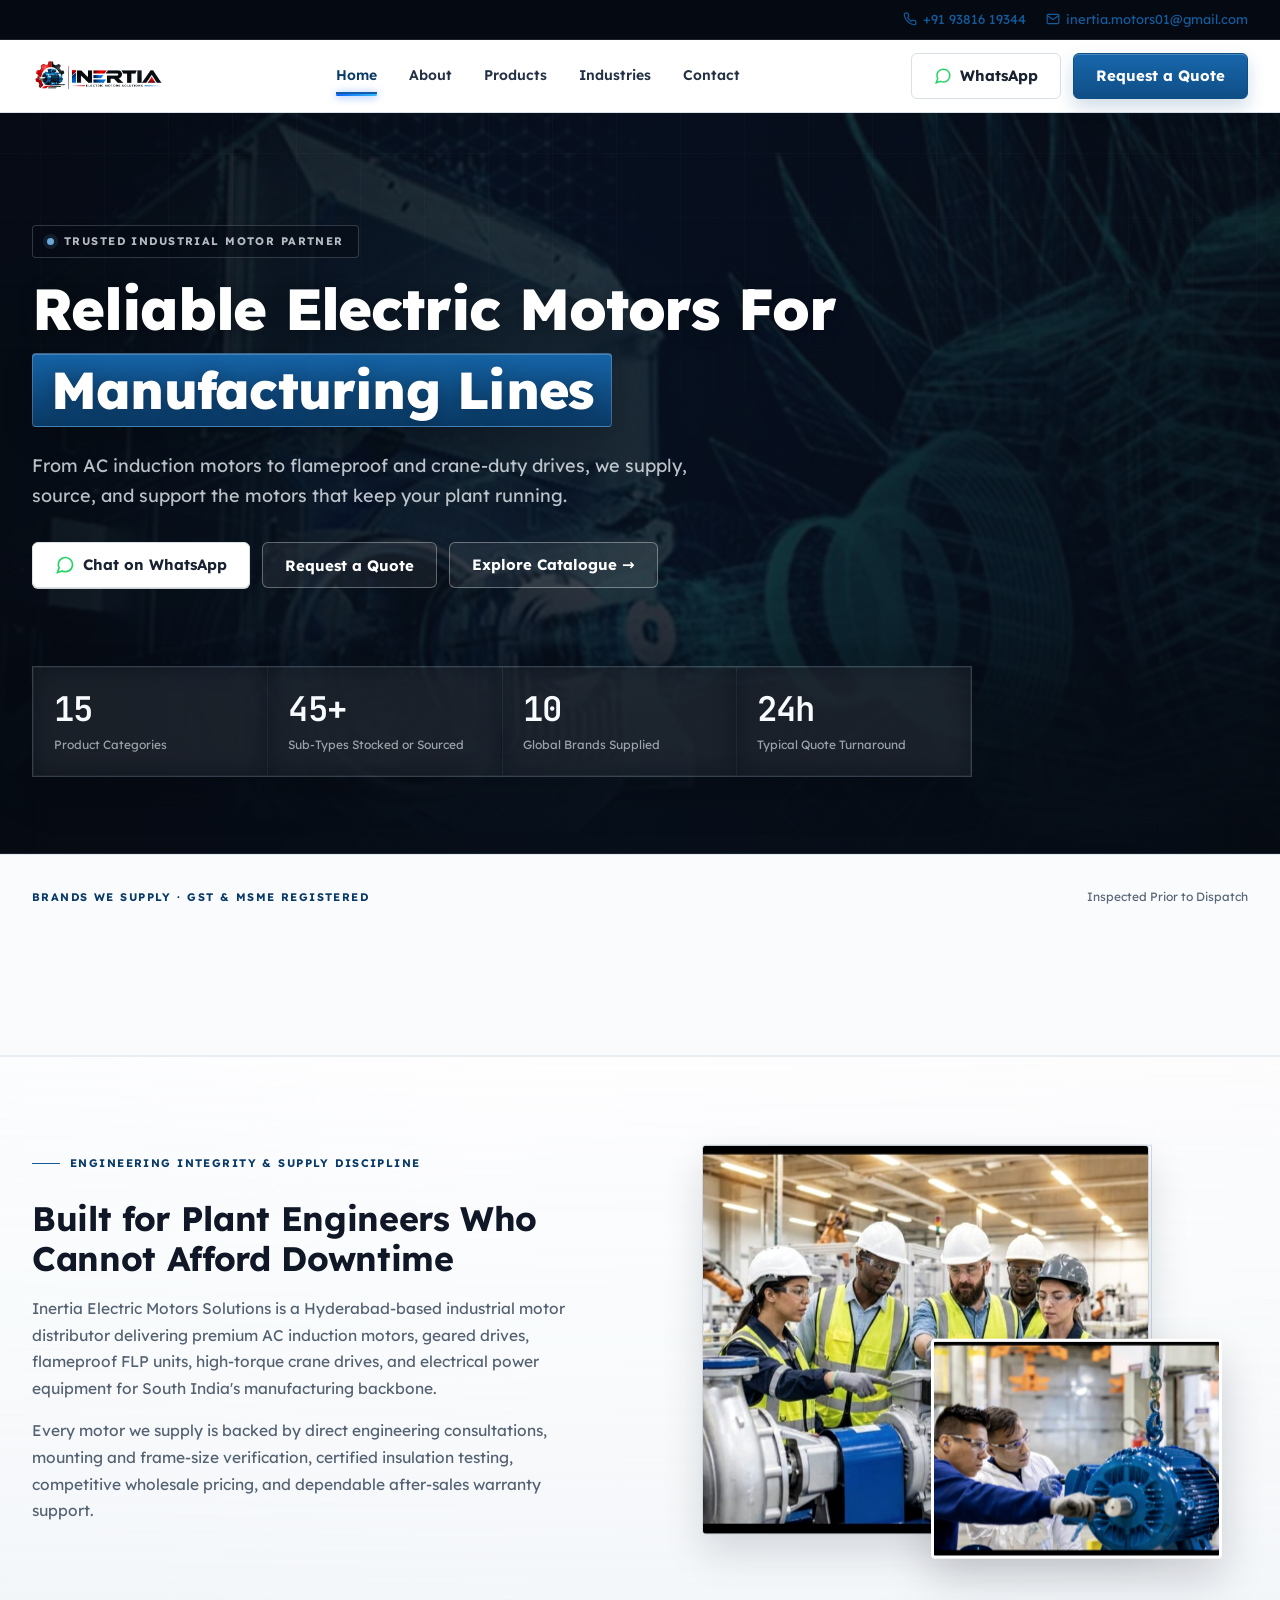
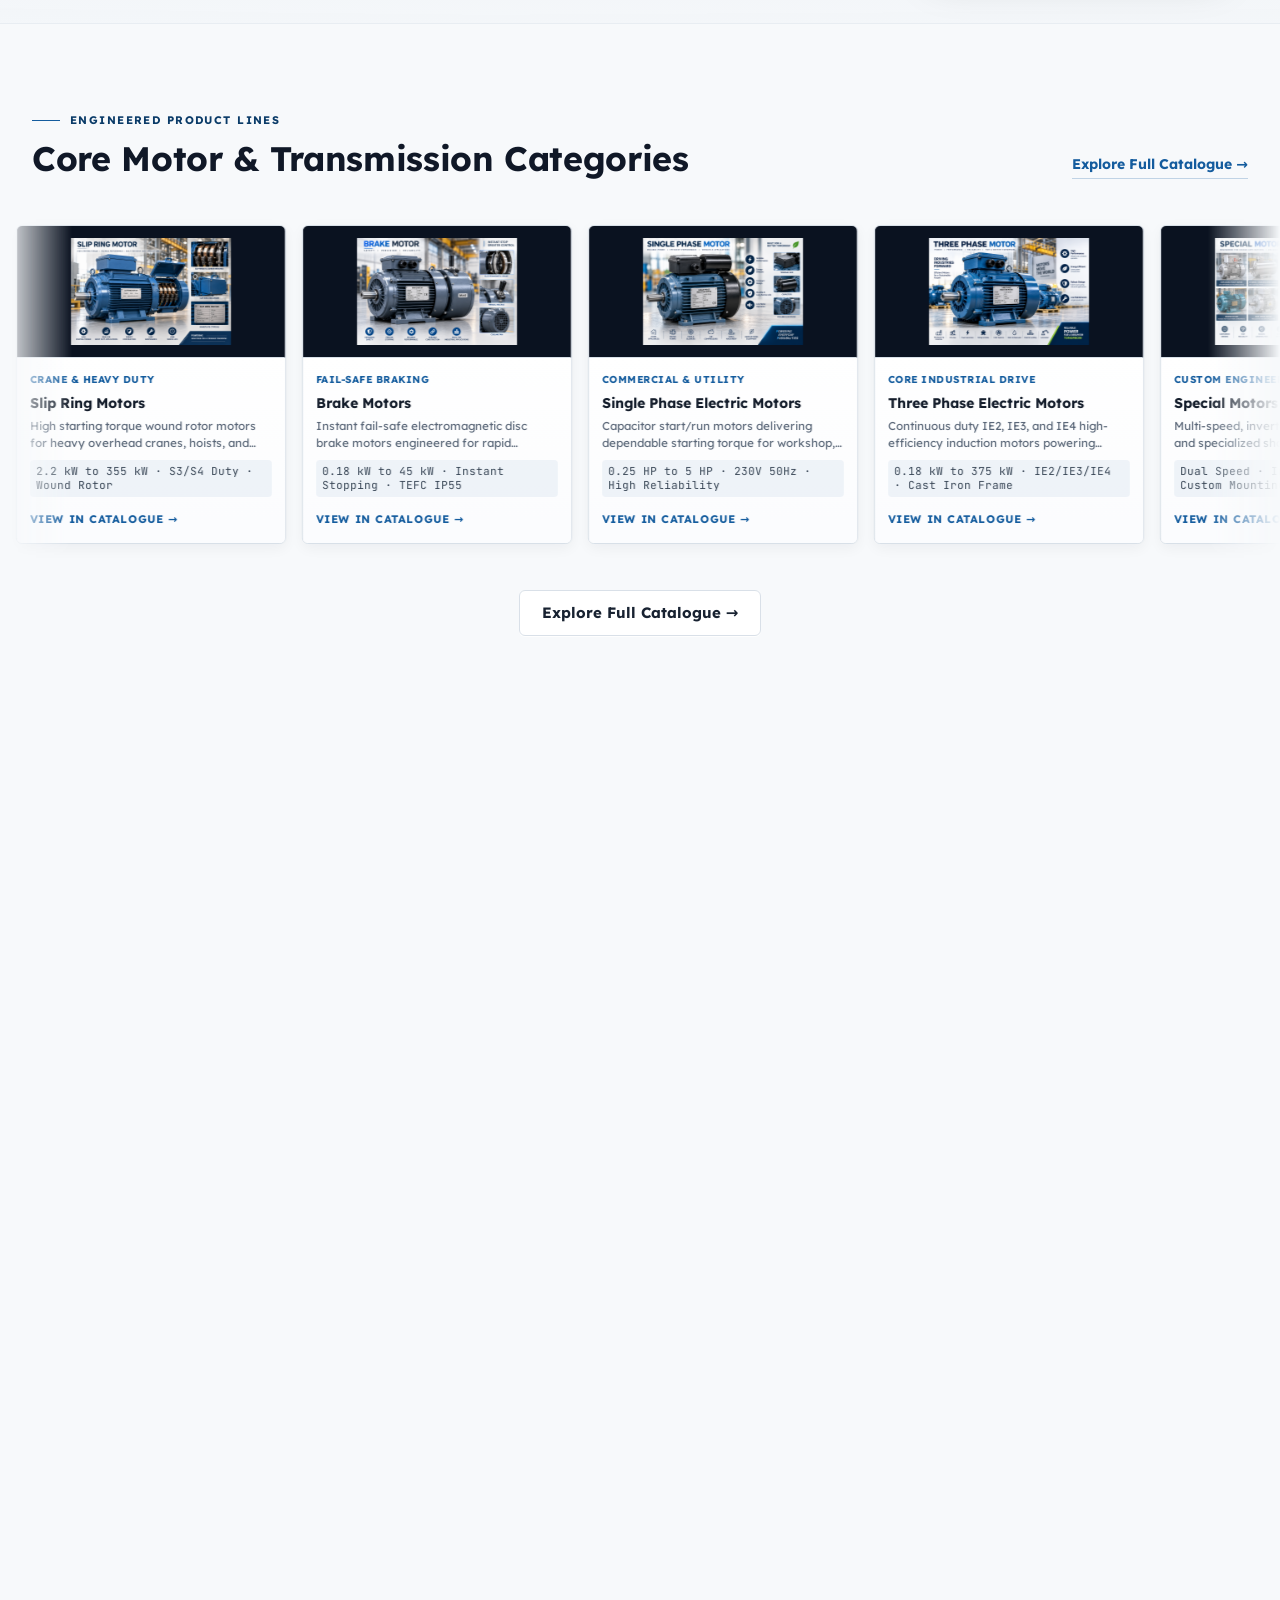
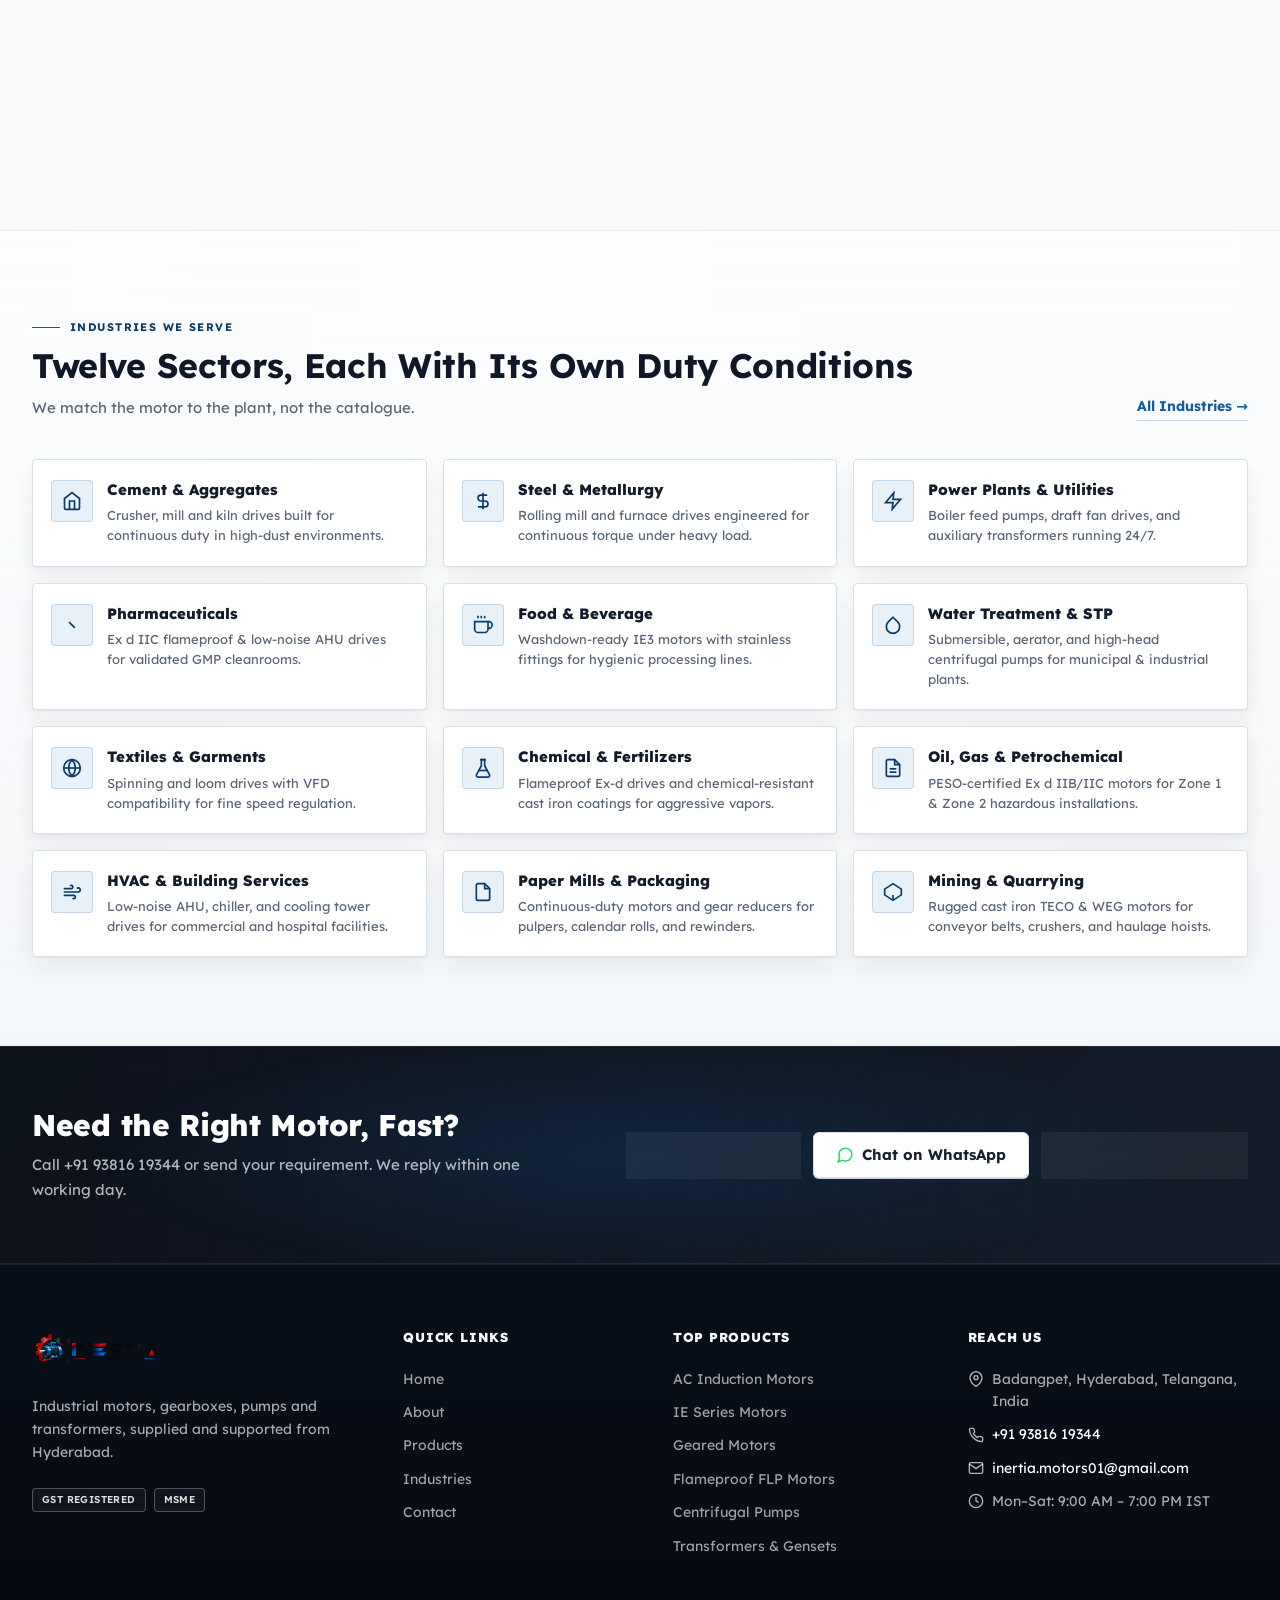
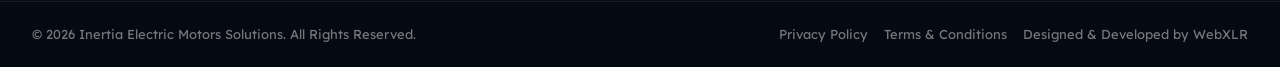
==== commit d56d1593: "Update IEM branding and home product showcase" ====
--- a/index.html
+++ b/index.html
@@ -3,8 +3,8 @@
 <head>
   <meta charset="UTF-8">
   <!-- Favicon and App Icons -->
-  <link rel="icon" type="image/png" href="images/IEM-3FLO-1-1-150x150.png">
-  <link rel="apple-touch-icon" href="images/IEM-3FLO-1-1-300x300.png">
+  <link rel="icon" type="image/png" href="images/New Logo IEMs 11.png">
+  <link rel="apple-touch-icon" href="images/New Logo IEMs 11.png">
 
   <meta name="viewport" content="width=device-width, initial-scale=1.0">
   <title>Inertia Electric Motors Solutions | Industrial Motors, Gearboxes & Drives</title>
@@ -45,7 +45,7 @@
     <div class="home-container">
       <nav class="home-nav-inner navbar">
         <a href="index.html" class="home-brand brand-logo" aria-label="Inertia Electric Motors Home">
-          <img src="images/cropped-LOGO-PNG.png" alt="Inertia Electric Motors" class="brand-logo-img" width="140" height="52">
+          <img src="images/New Logo IEMs 11.png" alt="Inertia Electric Motors" class="brand-logo-img" width="156" height="52">
         </a>
 
         <div class="home-nav-menu nav-menu">
@@ -77,7 +77,7 @@
     <div class="home-drawer-panel">
       <div class="home-drawer-head">
         <div class="home-brand">
-          <img src="images/cropped-LOGO-PNG.png" alt="Inertia Electric Motors" style="height: 36px; width: auto; object-fit: contain;">
+          <img src="images/New Logo IEMs 11.png" alt="Inertia Electric Motors" style="height: 36px; width: auto; object-fit: contain;">
         </div>
         <button class="home-drawer-close" aria-label="Close navigation drawer">
           <svg width="20" height="20" viewBox="0 0 24 24" fill="none" stroke="currentColor" stroke-width="2"><line x1="18" y1="6" x2="6" y2="18"></line><line x1="6" y1="6" x2="18" y2="18"></line></svg>
@@ -239,8 +239,15 @@
             <span class="brand-card-name">TECO</span>
             <span class="brand-card-tag">Mining &amp; Heavy Duty</span>
           </div>
-
-          <!-- Set B: seamless loop clone (7 brands) -->
+          <div class="brand-card">
+            <div class="brand-card-logo-wrap">
+              <img src="images/Hindustan Electric Motors Logo.jpg" alt="Hindustan Electric Motors" class="brand-card-logo">
+            </div>
+            <span class="brand-card-name">Hindustan Electric Motors</span>
+            <span class="brand-card-tag">Standard &amp; Custom Duty</span>
+          </div>
+
+          <!-- Set B: seamless loop clone (8 brands) -->
           <div class="brand-card" aria-hidden="true">
             <div class="brand-card-logo-wrap">
               <img src="images/ABB Logo.png" alt="" class="brand-card-logo">
@@ -289,6 +296,13 @@
             </div>
             <span class="brand-card-name">TECO</span>
             <span class="brand-card-tag">Mining &amp; Heavy Duty</span>
+          </div>
+          <div class="brand-card" aria-hidden="true">
+            <div class="brand-card-logo-wrap">
+              <img src="images/Hindustan Electric Motors Logo.jpg" alt="" class="brand-card-logo">
+            </div>
+            <span class="brand-card-name">Hindustan Electric Motors</span>
+            <span class="brand-card-tag">Standard &amp; Custom Duty</span>
           </div>
         </div>
       </div>
@@ -351,98 +365,113 @@
       <!-- Curated Product Showcase Ticker (Left <-> Right Continuous Ping-Pong) -->
       <div class="ticker-container product-ticker-wrap">
         <div class="ticker-track product-ticker-track" id="productTrack">
-          <!-- Set A: 6 Authentic Curated Products -->
-          <!-- 1. AC Induction Motors -->
-          <a href="products.html?search=induction" class="curated-showcase-card" title="View AC Induction Motors">
+          <!-- Set A: 7 Authentic Curated Products -->
+          <!-- 1. Slip Ring Motors -->
+          <a href="products.html?search=slip+ring" class="curated-showcase-card" title="View Slip Ring Motors">
             <div class="curated-card-media">
-              <img src="images/products/squirrel-cage-motors-250x250.webp" alt="AC Induction Motors" loading="lazy">
+              <img src="images/Slip Ring Motors.png" alt="Slip Ring Motors" loading="lazy">
             </div>
             <div class="curated-card-body">
-              <span class="curated-card-tag">AC Motors</span>
-              <h3 class="curated-card-title">AC Induction Motors</h3>
-              <p class="curated-card-desc">Three-phase squirrel cage induction motors with IEC standard frames, engineered for continuous industrial duty.</p>
-              <div class="curated-card-spec">0.18 kW to 375 kW · TEFC · IE2 / IE3</div>
+              <span class="curated-card-tag">Crane &amp; Heavy Duty</span>
+              <h3 class="curated-card-title">Slip Ring Motors</h3>
+              <p class="curated-card-desc">High starting torque wound rotor motors for heavy overhead cranes, hoists, and high-inertia industrial machinery.</p>
+              <div class="curated-card-spec">2.2 kW to 355 kW · S3/S4 Duty · Wound Rotor</div>
               <div class="curated-card-action">View in Catalogue →</div>
             </div>
           </a>
 
-          <!-- 2. Geared Motors -->
-          <a href="products.html?search=geared" class="curated-showcase-card" title="View Geared Motors">
-            <div class="curated-card-media">
-              <img src="images/products/inline-helical-geared-motors-250x250.jpg" alt="Geared Motors" loading="lazy">
-            </div>
-            <div class="curated-card-body">
-              <span class="curated-card-tag">Geared Motors</span>
-              <h3 class="curated-card-title">Geared Motors</h3>
-              <p class="curated-card-desc">Coaxial helical gearbox motor delivering 95%+ efficiency, high output torque, and quiet operation for conveyors.</p>
-              <div class="curated-card-spec">0.18 kW to 200 kW · 95%+ Eff · High Torque</div>
-              <div class="curated-card-action">View in Catalogue →</div>
-            </div>
-          </a>
-
-          <!-- 3. Brake Motors -->
+          <!-- 2. Brake Motors -->
           <a href="products.html?search=brake" class="curated-showcase-card" title="View Brake Motors">
             <div class="curated-card-media">
-              <img src="images/products/ac-brake-motor-250x250.jpg" alt="Brake Motors" loading="lazy">
+              <img src="images/Break Motors.png" alt="Brake Motors" loading="lazy">
             </div>
             <div class="curated-card-body">
-              <span class="curated-card-tag">Brake Motors</span>
+              <span class="curated-card-tag">Fail-Safe Braking</span>
               <h3 class="curated-card-title">Brake Motors</h3>
-              <p class="curated-card-desc">Fail-safe electromagnetic disc brake motor ensuring instant emergency stopping for cranes, hoists, and lifts.</p>
-              <div class="curated-card-spec">0.18 kW to 45 kW · Electromagnetic Brake</div>
+              <p class="curated-card-desc">Instant fail-safe electromagnetic disc brake motors engineered for rapid stopping and holding under full load.</p>
+              <div class="curated-card-spec">0.18 kW to 45 kW · Instant Stopping · TEFC IP55</div>
               <div class="curated-card-action">View in Catalogue →</div>
             </div>
           </a>
 
-          <!-- 4. Flameproof Motors -->
-          <a href="products.html?search=flameproof" class="curated-showcase-card" title="View Flameproof Motors">
+          <!-- 3. Single Phase Electric Motors -->
+          <a href="products.html?search=single+phase" class="curated-showcase-card" title="View Single Phase Electric Motors">
             <div class="curated-card-media">
-              <img src="images/products/flameproof-brake-motor-250x250.avif" alt="Flameproof Motors" loading="lazy">
+              <img src="images/Single Phase Electric Motors.png" alt="Single Phase Electric Motors" loading="lazy">
             </div>
             <div class="curated-card-body">
-              <span class="curated-card-tag">Hazardous Zone</span>
-              <h3 class="curated-card-title">Flameproof Motors</h3>
-              <p class="curated-card-desc">ATEX and PESO certified explosion-proof motor built for chemical synthesis, solvent extraction, and Zone 1 &amp; 2.</p>
-              <div class="curated-card-spec">0.37 kW to 45 kW · Ex d IIB · PESO Certified</div>
+              <span class="curated-card-tag">Commercial &amp; Utility</span>
+              <h3 class="curated-card-title">Single Phase Electric Motors</h3>
+              <p class="curated-card-desc">Capacitor start/run motors delivering dependable starting torque for workshop, agricultural, and commercial machinery.</p>
+              <div class="curated-card-spec">0.25 HP to 5 HP · 230V 50Hz · High Reliability</div>
               <div class="curated-card-action">View in Catalogue →</div>
             </div>
           </a>
 
-          <!-- 5. Slip Ring / Crane Duty Motors -->
-          <a href="products.html?search=crane" class="curated-showcase-card" title="View Slip Ring &amp; Crane Duty Motors">
+          <!-- 4. Three Phase Electric Motors -->
+          <a href="products.html?search=induction" class="curated-showcase-card" title="View Three Phase Electric Motors">
             <div class="curated-card-media">
-              <img src="images/products/slip-ring-induction-motor-250x250.jpeg" alt="Slip Ring / Crane Duty Motors" loading="lazy">
+              <img src="images/Three Phase Electric Motors.png" alt="Three Phase Electric Motors" loading="lazy">
             </div>
             <div class="curated-card-body">
-              <span class="curated-card-tag">Crane &amp; Heavy Duty</span>
-              <h3 class="curated-card-title">Slip Ring / Crane Duty Motors</h3>
-              <p class="curated-card-desc">High cyclic S3/S4 wound rotor design delivering exceptional starting torque for heavy overhead EOT crane travel.</p>
-              <div class="curated-card-spec">2.2 kW to 315 kW · S3/S4 Duty · Wound Rotor</div>
+              <span class="curated-card-tag">Core Industrial Drive</span>
+              <h3 class="curated-card-title">Three Phase Electric Motors</h3>
+              <p class="curated-card-desc">Continuous duty IE2, IE3, and IE4 high-efficiency induction motors powering manufacturing lines and plant machinery.</p>
+              <div class="curated-card-spec">0.18 kW to 375 kW · IE2/IE3/IE4 · Cast Iron Frame</div>
               <div class="curated-card-action">View in Catalogue →</div>
             </div>
           </a>
 
-          <!-- 6. AHU / Cooling Tower Motors -->
-          <a href="products.html?search=ahu" class="curated-showcase-card" title="View AHU &amp; Cooling Tower Motors">
+          <!-- 5. Special Motors -->
+          <a href="products.html?search=special" class="curated-showcase-card" title="View Special Motors">
             <div class="curated-card-media">
-              <img src="images/products/air-handling-unit-motor-250x250.jpg" alt="AHU / Cooling Tower Motors" loading="lazy">
+              <img src="images/Special Motors.png" alt="Special Motors" loading="lazy">
             </div>
             <div class="curated-card-body">
-              <span class="curated-card-tag">HVAC &amp; Cooling</span>
-              <h3 class="curated-card-title">AHU / Cooling Tower Motors</h3>
-              <p class="curated-card-desc">Low-vibration, ultra-low noise HVAC motor designed for air handling units, cooling towers, and clean rooms.</p>
-              <div class="curated-card-spec">0.55 kW to 45 kW · Ultra Low Noise · IP55</div>
+              <span class="curated-card-tag">Custom Engineered</span>
+              <h3 class="curated-card-title">Special Motors</h3>
+              <p class="curated-card-desc">Multi-speed, inverter-duty, custom flange, and specialized shaft configurations built to demanding application specs.</p>
+              <div class="curated-card-spec">Dual Speed · Inverter Duty · Custom Mounting</div>
               <div class="curated-card-action">View in Catalogue →</div>
             </div>
           </a>
 
-          <!-- Mirrored set keeps the ping-pong travel visibly long; it is hidden from assistive technology. -->
-          <a href="products.html?search=induction" class="curated-showcase-card" aria-hidden="true" tabindex="-1"><div class="curated-card-media"><img src="images/products/squirrel-cage-motors-250x250.webp" alt="" loading="lazy"></div><div class="curated-card-body"><span class="curated-card-tag">AC Motors</span><h3 class="curated-card-title">AC Induction Motors</h3><p class="curated-card-desc">Three-phase squirrel cage induction motors with IEC standard frames, engineered for continuous industrial duty.</p><div class="curated-card-spec">0.18 kW to 375 kW · TEFC · IE2 / IE3</div><div class="curated-card-action">View in Catalogue →</div></div></a>
-          <a href="products.html?search=geared" class="curated-showcase-card" aria-hidden="true" tabindex="-1"><div class="curated-card-media"><img src="images/products/inline-helical-geared-motors-250x250.jpg" alt="" loading="lazy"></div><div class="curated-card-body"><span class="curated-card-tag">Geared Motors</span><h3 class="curated-card-title">Geared Motors</h3><p class="curated-card-desc">Coaxial helical gearbox motor delivering 95%+ efficiency, high output torque, and quiet operation for conveyors.</p><div class="curated-card-spec">0.18 kW to 200 kW · 95%+ Eff · High Torque</div><div class="curated-card-action">View in Catalogue →</div></div></a>
-          <a href="products.html?search=brake" class="curated-showcase-card" aria-hidden="true" tabindex="-1"><div class="curated-card-media"><img src="images/products/ac-brake-motor-250x250.jpg" alt="" loading="lazy"></div><div class="curated-card-body"><span class="curated-card-tag">Brake Motors</span><h3 class="curated-card-title">Brake Motors</h3><p class="curated-card-desc">Fail-safe electromagnetic disc brake motor ensuring instant emergency stopping for cranes, hoists, and lifts.</p><div class="curated-card-spec">0.18 kW to 45 kW · Electromagnetic Brake</div><div class="curated-card-action">View in Catalogue →</div></div></a>
-          <a href="products.html?search=flameproof" class="curated-showcase-card" aria-hidden="true" tabindex="-1"><div class="curated-card-media"><img src="images/products/flameproof-brake-motor-250x250.avif" alt="" loading="lazy"></div><div class="curated-card-body"><span class="curated-card-tag">Hazardous Zone</span><h3 class="curated-card-title">Flameproof Motors</h3><p class="curated-card-desc">ATEX and PESO certified explosion-proof motor built for chemical synthesis, solvent extraction, and Zone 1 &amp; 2.</p><div class="curated-card-spec">0.37 kW to 45 kW · Ex d IIB · PESO Certified</div><div class="curated-card-action">View in Catalogue →</div></div></a>
-          <a href="products.html?search=crane" class="curated-showcase-card" aria-hidden="true" tabindex="-1"><div class="curated-card-media"><img src="images/products/slip-ring-induction-motor-250x250.jpeg" alt="" loading="lazy"></div><div class="curated-card-body"><span class="curated-card-tag">Crane &amp; Heavy Duty</span><h3 class="curated-card-title">Slip Ring / Crane Duty Motors</h3><p class="curated-card-desc">High cyclic S3/S4 wound rotor design delivering exceptional starting torque for heavy overhead EOT crane travel.</p><div class="curated-card-spec">2.2 kW to 315 kW · S3/S4 Duty · Wound Rotor</div><div class="curated-card-action">View in Catalogue →</div></div></a>
-          <a href="products.html?search=ahu" class="curated-showcase-card" aria-hidden="true" tabindex="-1"><div class="curated-card-media"><img src="images/products/air-handling-unit-motor-250x250.jpg" alt="" loading="lazy"></div><div class="curated-card-body"><span class="curated-card-tag">HVAC &amp; Cooling</span><h3 class="curated-card-title">AHU / Cooling Tower Motors</h3><p class="curated-card-desc">Low-vibration, ultra-low noise HVAC motor designed for air handling units, cooling towers, and clean rooms.</p><div class="curated-card-spec">0.55 kW to 45 kW · Ultra Low Noise · IP55</div><div class="curated-card-action">View in Catalogue →</div></div></a>
+          <!-- 6. Safe Area Motors -->
+          <a href="products.html?search=safe+area" class="curated-showcase-card" title="View Safe Area Motors">
+            <div class="curated-card-media">
+              <img src="images/Safe Area Motors.png" alt="Safe Area Motors" loading="lazy">
+            </div>
+            <div class="curated-card-body">
+              <span class="curated-card-tag">Standard Industrial Duty</span>
+              <h3 class="curated-card-title">Safe Area Motors</h3>
+              <p class="curated-card-desc">High-reliability TEFC motors designed for peak continuous efficiency in general and non-hazardous industrial environments.</p>
+              <div class="curated-card-spec">IP55 / IP56 Protection · Class F Insulation · S1 Duty</div>
+              <div class="curated-card-action">View in Catalogue →</div>
+            </div>
+          </a>
+
+          <!-- 7. Gear Box -->
+          <a href="products.html?cat=gearing" class="curated-showcase-card" title="View Industrial Gear Box">
+            <div class="curated-card-media">
+              <img src="images/Gear Box.png" alt="Gear Box" loading="lazy">
+            </div>
+            <div class="curated-card-body">
+              <span class="curated-card-tag">Torque &amp; Transmission</span>
+              <h3 class="curated-card-title">Gear Box</h3>
+              <p class="curated-card-desc">Precision-machined helical, bevel, and worm gear reduction units offering exceptional mechanical efficiency and torque multiplication.</p>
+              <div class="curated-card-spec">High Shock Load · Ratios to 500:1 · Precision Gearing</div>
+              <div class="curated-card-action">View in Catalogue →</div>
+            </div>
+          </a>
+
+          <!-- Set B: Mirrored set keeps the ping-pong travel visibly long; it is hidden from assistive technology. -->
+          <a href="products.html?search=slip+ring" class="curated-showcase-card" aria-hidden="true" tabindex="-1"><div class="curated-card-media"><img src="images/Slip Ring Motors.png" alt="" loading="lazy"></div><div class="curated-card-body"><span class="curated-card-tag">Crane &amp; Heavy Duty</span><h3 class="curated-card-title">Slip Ring Motors</h3><p class="curated-card-desc">High starting torque wound rotor motors for heavy overhead cranes, hoists, and high-inertia industrial machinery.</p><div class="curated-card-spec">2.2 kW to 355 kW · S3/S4 Duty · Wound Rotor</div><div class="curated-card-action">View in Catalogue →</div></div></a>
+          <a href="products.html?search=brake" class="curated-showcase-card" aria-hidden="true" tabindex="-1"><div class="curated-card-media"><img src="images/Break Motors.png" alt="" loading="lazy"></div><div class="curated-card-body"><span class="curated-card-tag">Fail-Safe Braking</span><h3 class="curated-card-title">Brake Motors</h3><p class="curated-card-desc">Instant fail-safe electromagnetic disc brake motors engineered for rapid stopping and holding under full load.</p><div class="curated-card-spec">0.18 kW to 45 kW · Instant Stopping · TEFC IP55</div><div class="curated-card-action">View in Catalogue →</div></div></a>
+          <a href="products.html?search=single+phase" class="curated-showcase-card" aria-hidden="true" tabindex="-1"><div class="curated-card-media"><img src="images/Single Phase Electric Motors.png" alt="" loading="lazy"></div><div class="curated-card-body"><span class="curated-card-tag">Commercial &amp; Utility</span><h3 class="curated-card-title">Single Phase Electric Motors</h3><p class="curated-card-desc">Capacitor start/run motors delivering dependable starting torque for workshop, agricultural, and commercial machinery.</p><div class="curated-card-spec">0.25 HP to 5 HP · 230V 50Hz · High Reliability</div><div class="curated-card-action">View in Catalogue →</div></div></a>
+          <a href="products.html?search=induction" class="curated-showcase-card" aria-hidden="true" tabindex="-1"><div class="curated-card-media"><img src="images/Three Phase Electric Motors.png" alt="" loading="lazy"></div><div class="curated-card-body"><span class="curated-card-tag">Core Industrial Drive</span><h3 class="curated-card-title">Three Phase Electric Motors</h3><p class="curated-card-desc">Continuous duty IE2, IE3, and IE4 high-efficiency induction motors powering manufacturing lines and plant machinery.</p><div class="curated-card-spec">0.18 kW to 375 kW · IE2/IE3/IE4 · Cast Iron Frame</div><div class="curated-card-action">View in Catalogue →</div></div></a>
+          <a href="products.html?search=special" class="curated-showcase-card" aria-hidden="true" tabindex="-1"><div class="curated-card-media"><img src="images/Special Motors.png" alt="" loading="lazy"></div><div class="curated-card-body"><span class="curated-card-tag">Custom Engineered</span><h3 class="curated-card-title">Special Motors</h3><p class="curated-card-desc">Multi-speed, inverter-duty, custom flange, and specialized shaft configurations built to demanding application specs.</p><div class="curated-card-spec">Dual Speed · Inverter Duty · Custom Mounting</div><div class="curated-card-action">View in Catalogue →</div></div></a>
+          <a href="products.html?search=safe+area" class="curated-showcase-card" aria-hidden="true" tabindex="-1"><div class="curated-card-media"><img src="images/Safe Area Motors.png" alt="" loading="lazy"></div><div class="curated-card-body"><span class="curated-card-tag">Standard Industrial Duty</span><h3 class="curated-card-title">Safe Area Motors</h3><p class="curated-card-desc">High-reliability TEFC motors designed for peak continuous efficiency in general and non-hazardous industrial environments.</p><div class="curated-card-spec">IP55 / IP56 Protection · Class F Insulation · S1 Duty</div><div class="curated-card-action">View in Catalogue →</div></div></a>
+          <a href="products.html?cat=gearing" class="curated-showcase-card" aria-hidden="true" tabindex="-1"><div class="curated-card-media"><img src="images/Gear Box.png" alt="" loading="lazy"></div><div class="curated-card-body"><span class="curated-card-tag">Torque &amp; Transmission</span><h3 class="curated-card-title">Gear Box</h3><p class="curated-card-desc">Precision-machined helical, bevel, and worm gear reduction units offering exceptional mechanical efficiency and torque multiplication.</p><div class="curated-card-spec">High Shock Load · Ratios to 500:1 · Precision Gearing</div><div class="curated-card-action">View in Catalogue →</div></div></a>
 
         </div>
       </div>
@@ -801,7 +830,7 @@
           <!-- Col 1: Brand Info -->
           <div class="home-footer-col">
             <div class="home-brand" style="margin-bottom: 4px;">
-              <img src="images/cropped-LOGO-PNG.png" alt="Inertia Electric Motors" style="height: 44px; width: auto; object-fit: contain; opacity: 0.9;">
+              <img src="images/New Logo IEMs 11.png" alt="Inertia Electric Motors" style="height: 44px; width: auto; object-fit: contain; opacity: 0.95;">
             </div>
             <p style="font-size: 14px; line-height: 1.65; color: rgba(255,255,255,0.65); margin: 6px 0 10px;">
               Industrial motors, gearboxes, pumps and transformers, supplied and supported from Hyderabad.
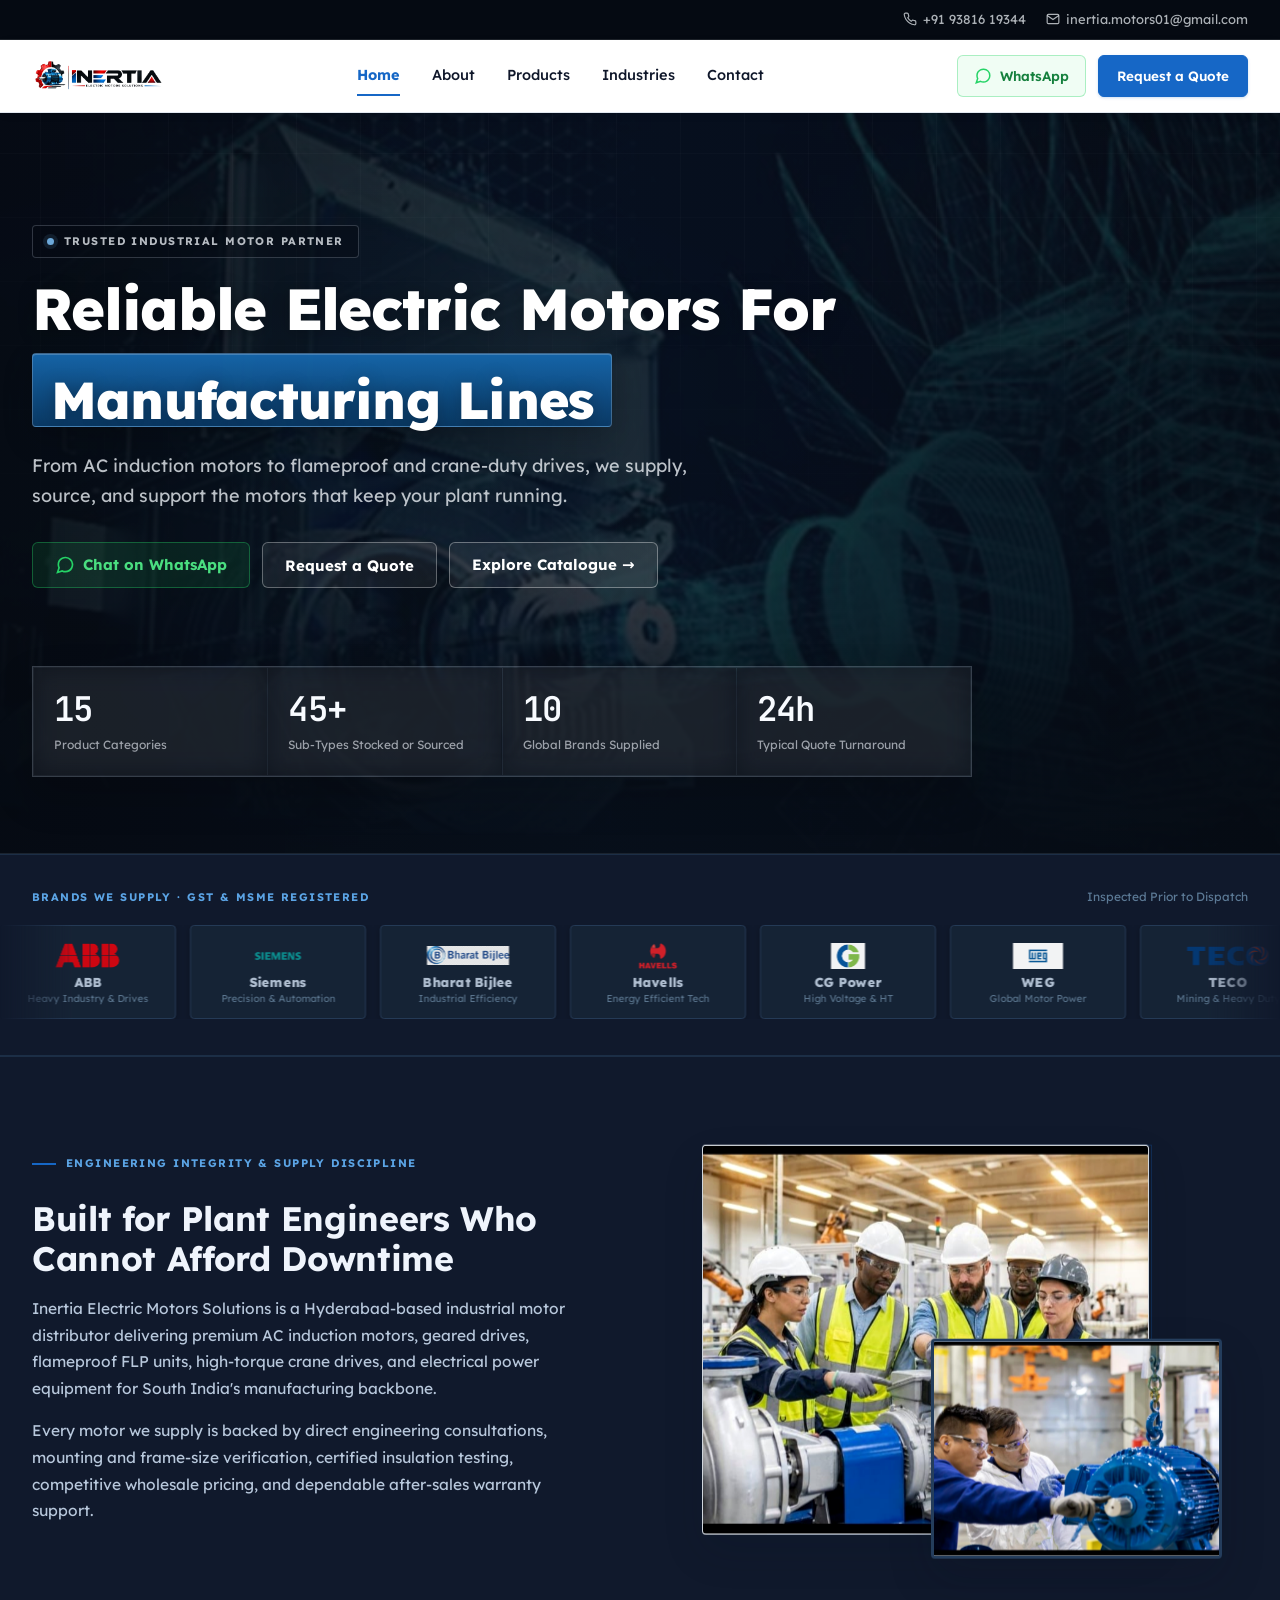
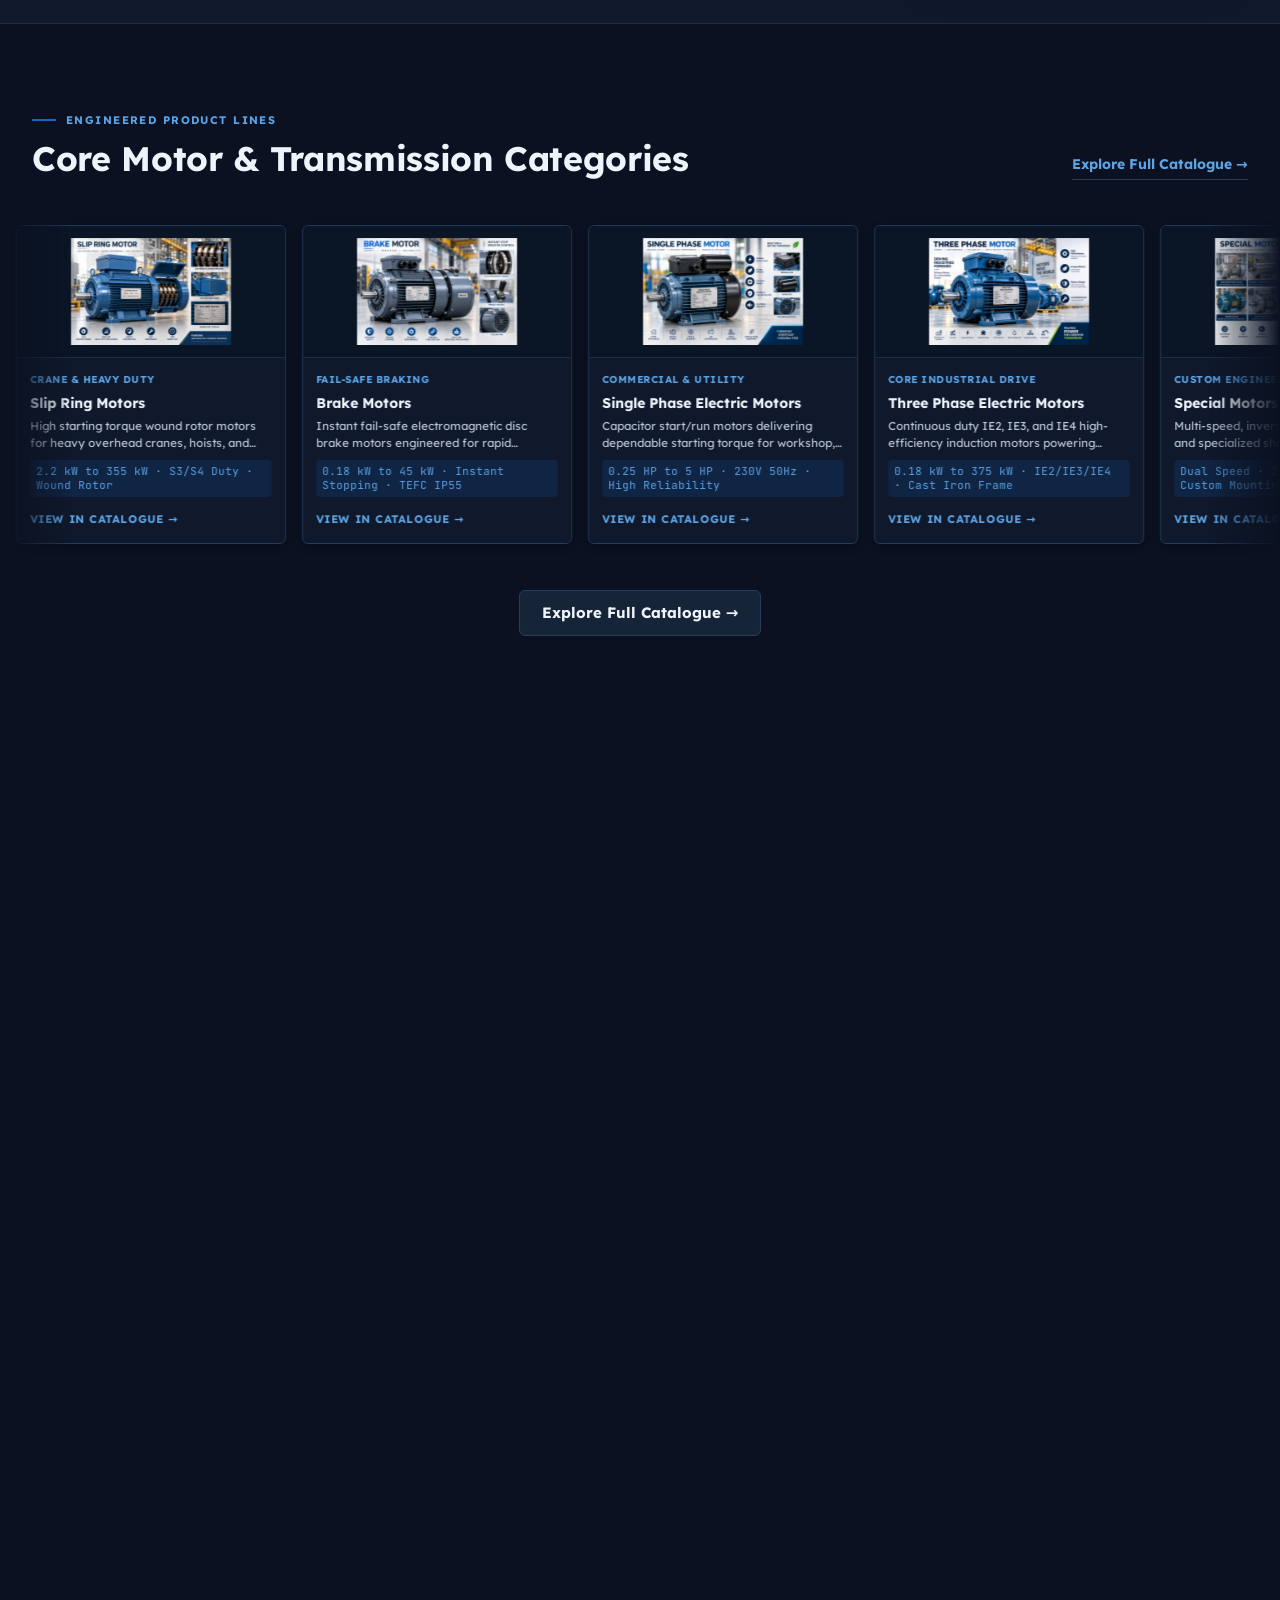
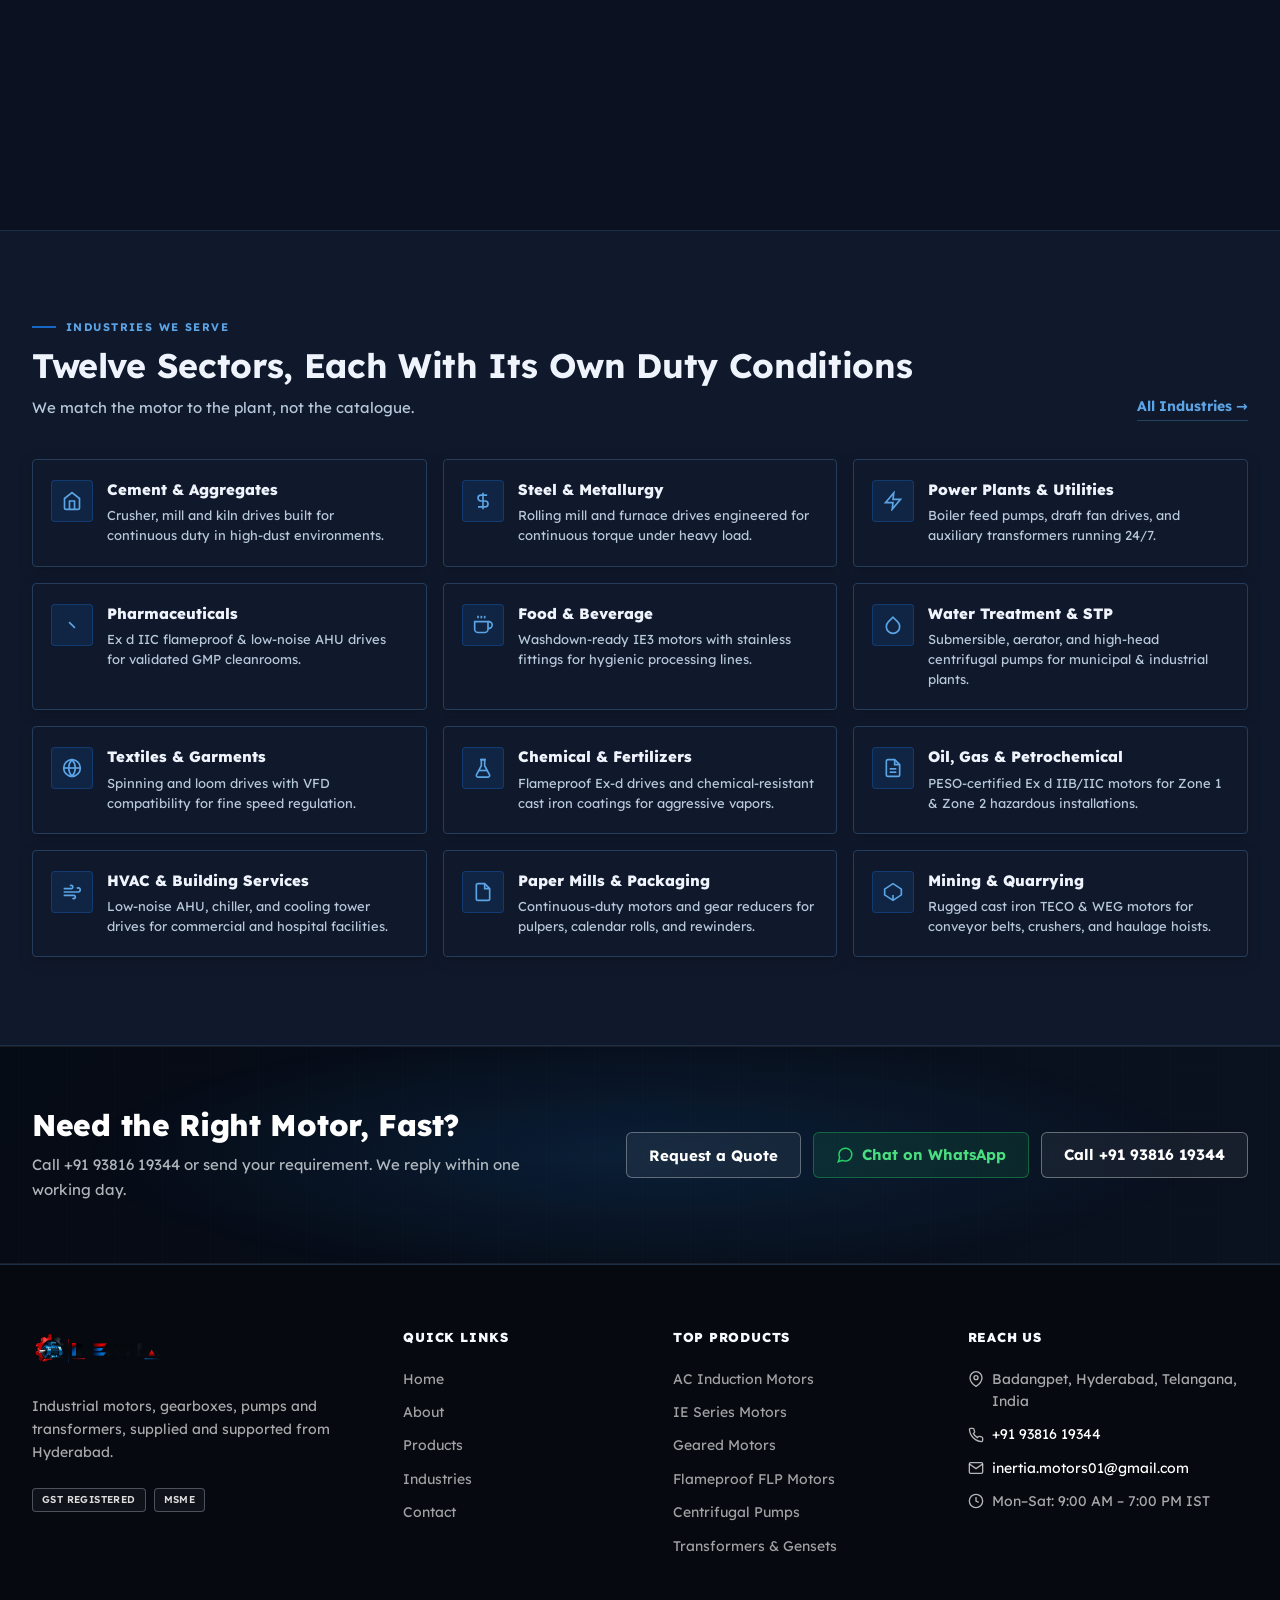
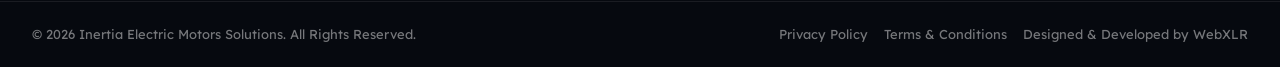
==== commit 5caac294: "Add premium dark styling layer and clean white header across all pages" ====
--- a/index.html
+++ b/index.html
@@ -18,6 +18,7 @@
   <!-- Stylesheets -->
   <link rel="stylesheet" href="css/styles.css">
   <link rel="stylesheet" href="css/home.css">
+  <link rel="stylesheet" href="css/premium.css?v=3">
 </head>
 <body class="home-page">
 
--- a/css/premium.css
+++ b/css/premium.css
@@ -0,0 +1,769 @@
+/* ============================================================
+   INERTIA ELECTRIC MOTORS — PREMIUM DARK INDUSTRIAL LAYER
+   File: css/premium.css
+   Loaded: LAST (after styles.css + home.css)
+   Purpose: Surgical dark-theme override — home page unification
+            + inner-page visual polish.
+   ============================================================ */
+
+/* ============================================================
+   SECTION 1 — SHARED DESIGN TOKENS
+   ============================================================ */
+:root {
+  --p-navy:          #0B1120;
+  --p-navy-surface:  #10192C;
+  --p-navy-elevated: #162438;
+  --p-navy-border:   #1C2E46;
+  --p-navy-border-strong: #243D5C;
+  --p-blue:          #1667C6;
+  --p-blue-dim:      rgba(22, 103, 198, 0.15);
+  --p-accent:        #5BA4E5;
+  --p-white:         #EFF4FC;
+  --p-silver:        #B8C8DC;
+  --p-muted:         #5C7A96;
+  --p-steel:         #3A5470;
+  --p-green:         #25D366;
+}
+
+/* ============================================================
+   SECTION 2 — HOME PAGE: DARK BACKGROUND UNIFICATION
+   ============================================================ */
+body.home-page {
+  background: var(--p-navy) !important;
+  color: var(--p-white) !important;
+}
+
+body.home-page a:not(.home-btn):not(.home-nav-link):not(.home-drawer-link):not(.footer-link):not(.home-link-arrow) {
+  color: inherit;
+}
+
+/* ============================================================
+   SECTION 3 — GLOBAL HEADER: PREMIUM CLEAN WHITE
+   Consistent across: index.html, about.html, products.html,
+                      industries.html, contact.html
+   ============================================================ */
+.main-header,
+body.home-page .main-header {
+  background: #FFFFFF !important;
+  border-bottom: 1px solid #E2E8F0 !important;
+  box-shadow: 0 2px 10px rgba(15, 23, 42, 0.04) !important;
+  backdrop-filter: blur(12px) !important;
+  -webkit-backdrop-filter: blur(12px) !important;
+  transition: background-color 0.25s ease, border-color 0.25s ease, box-shadow 0.25s ease !important;
+}
+
+.main-header.scrolled,
+body.home-page .main-header.scrolled {
+  background: #FFFFFF !important;
+  border-bottom-color: #CBD5E1 !important;
+  box-shadow: 0 4px 18px rgba(15, 23, 42, 0.07) !important;
+}
+
+.main-header .navbar,
+.main-header .home-nav-inner {
+  height: 72px !important;
+  display: flex !important;
+  align-items: center !important;
+  justify-content: space-between !important;
+}
+
+@media (max-width: 768px) {
+  .main-header .navbar,
+  .main-header .home-nav-inner {
+    height: 64px !important;
+  }
+}
+
+/* --- Brand Logo on White Header --- */
+.main-header .brand-logo,
+.main-header .home-brand {
+  display: flex !important;
+  align-items: center !important;
+  text-decoration: none !important;
+  flex-shrink: 0 !important;
+}
+
+.main-header .brand-logo-img,
+.main-header .brand-logo img,
+.main-header .home-brand img {
+  height: 44px !important;
+  width: auto !important;
+  max-width: 170px !important;
+  object-fit: contain !important;
+  filter: none !important;
+  opacity: 1 !important;
+  display: block !important;
+  vertical-align: middle !important;
+}
+
+@media (max-width: 768px) {
+  .main-header .brand-logo-img,
+  .main-header .brand-logo img,
+  .main-header .home-brand img {
+    height: 36px !important;
+    max-width: 140px !important;
+  }
+}
+
+/* --- Navigation Links: Dark Navy + Blue Active Indicator --- */
+.main-header .nav-link,
+.main-header .home-nav-link,
+body.home-page .home-nav-link {
+  font-family: 'Lexend Deca', system-ui, sans-serif !important;
+  font-size: 14.5px !important;
+  font-weight: 500 !important;
+  color: #0F172A !important; /* dark navy */
+  text-decoration: none !important;
+  padding: 8px 0 !important;
+  position: relative !important;
+  border-bottom: 2px solid transparent !important;
+  background: transparent !important;
+  transition: color 0.2s ease, border-color 0.2s ease !important;
+}
+
+.main-header .nav-link:hover,
+.main-header .home-nav-link:hover,
+body.home-page .home-nav-link:hover {
+  color: #1667C6 !important; /* refined blue */
+  border-bottom-color: rgba(22, 103, 198, 0.35) !important;
+}
+
+.main-header .nav-link.active,
+.main-header .home-nav-link.active,
+body.home-page .home-nav-link.active {
+  color: #1667C6 !important;
+  font-weight: 700 !important; /* slightly stronger weight */
+  border-bottom-color: #1667C6 !important; /* refined blue indicator */
+}
+
+/* Remove glow underline from inner-page dark theme in styles.css */
+.main-header .nav-link.active::after {
+  display: none !important;
+}
+
+/* --- Request a Quote Button: Refined Blue --- */
+.main-header .btn-primary.btn-header-quote,
+.main-header .home-btn-primary.home-btn-quote-desktop,
+body.home-page .home-btn-primary.home-btn-quote-desktop {
+  background: #1667C6 !important;
+  color: #FFFFFF !important;
+  border: 1px solid #1667C6 !important;
+  border-radius: 6px !important;
+  height: 42px !important;
+  padding: 0 18px !important;
+  font-family: 'Lexend Deca', system-ui, sans-serif !important;
+  font-size: 13.5px !important;
+  font-weight: 600 !important;
+  letter-spacing: -0.01em !important;
+  display: inline-flex !important;
+  align-items: center !important;
+  justify-content: center !important;
+  box-shadow: 0 1px 3px rgba(22, 103, 198, 0.22) !important;
+  transition: background-color 0.2s ease, border-color 0.2s ease, box-shadow 0.2s ease, transform 0.2s ease !important;
+  cursor: pointer !important;
+}
+
+.main-header .btn-primary.btn-header-quote:hover,
+.main-header .home-btn-primary.home-btn-quote-desktop:hover,
+body.home-page .home-btn-primary.home-btn-quote-desktop:hover {
+  background: #1254A3 !important;
+  border-color: #1254A3 !important;
+  box-shadow: 0 4px 12px rgba(22, 103, 198, 0.32) !important;
+  transform: translateY(-1px) !important;
+  color: #FFFFFF !important;
+}
+
+/* --- WhatsApp Button: Green Styling on White Header --- */
+.main-header .btn-whatsapp-header,
+.main-header .home-nav-actions .home-btn-whatsapp,
+body.home-page .home-nav-actions .home-btn-whatsapp {
+  background: #F0FDF4 !important;
+  border: 1px solid rgba(37, 211, 102, 0.35) !important;
+  border-radius: 6px !important;
+  height: 42px !important;
+  padding: 0 16px !important;
+  color: #15803D !important;
+  font-family: 'Lexend Deca', system-ui, sans-serif !important;
+  font-size: 13.5px !important;
+  font-weight: 600 !important;
+  display: inline-flex !important;
+  align-items: center !important;
+  gap: 8px !important;
+  text-decoration: none !important;
+  box-shadow: none !important;
+  transition: all 0.2s ease !important;
+}
+
+.main-header .btn-whatsapp-header svg,
+.main-header .home-nav-actions .home-btn-whatsapp svg {
+  stroke: #25D366 !important;
+  transition: stroke 0.2s ease !important;
+}
+
+.main-header .btn-whatsapp-header:hover,
+.main-header .home-nav-actions .home-btn-whatsapp:hover,
+body.home-page .home-nav-actions .home-btn-whatsapp:hover {
+  background: #25D366 !important;
+  border-color: #25D366 !important;
+  color: #FFFFFF !important;
+  box-shadow: 0 4px 14px rgba(37, 211, 102, 0.28) !important;
+  transform: translateY(-1px) !important;
+}
+
+.main-header .btn-whatsapp-header:hover svg,
+.main-header .home-nav-actions .home-btn-whatsapp:hover svg {
+  stroke: #FFFFFF !important;
+}
+
+/* --- Mobile Toggle (Hamburger) on White Header --- */
+.main-header .mobile-toggle,
+.main-header .home-mobile-toggle,
+body.home-page .home-mobile-toggle {
+  background: #F8FAFC !important;
+  border: 1px solid #E2E8F0 !important;
+  border-radius: 6px !important;
+  width: 42px !important;
+  height: 42px !important;
+  cursor: pointer !important;
+  transition: background-color 0.2s ease, border-color 0.2s ease !important;
+}
+
+.main-header .mobile-toggle:hover,
+.main-header .home-mobile-toggle:hover,
+body.home-page .home-mobile-toggle:hover {
+  background: #F1F5F9 !important;
+  border-color: #CBD5E1 !important;
+}
+
+.main-header .mobile-toggle span {
+  background-color: #0F172A !important;
+}
+
+.main-header .home-mobile-toggle svg line,
+body.home-page .home-mobile-toggle svg line {
+  stroke: #0F172A !important;
+}
+
+@media (max-width: 768px) {
+  .main-header .btn-primary.btn-header-quote,
+  .main-header .home-btn-primary.home-btn-quote-desktop,
+  body.home-page .home-btn-primary.home-btn-quote-desktop {
+    display: none !important;
+  }
+}
+
+@media (max-width: 480px) {
+  .main-header .btn-whatsapp-header,
+  .main-header .home-nav-actions .home-btn-whatsapp,
+  body.home-page .home-nav-actions .home-btn-whatsapp {
+    height: 38px !important;
+    padding: 0 10px !important;
+    font-size: 12.5px !important;
+    gap: 5px !important;
+  }
+
+  .main-header .mobile-toggle,
+  .main-header .home-mobile-toggle,
+  body.home-page .home-mobile-toggle {
+    width: 38px !important;
+    height: 38px !important;
+  }
+}
+
+
+
+/* ============================================================
+   SECTION 4 — BRANDS TICKER: LIGHT STRIP → DARK SURFACE
+   ============================================================ */
+.home-brands-section,
+.brands-ticker-section {
+  background: var(--p-navy-surface) !important;
+  border-top-color: var(--p-navy-border) !important;
+  border-bottom-color: var(--p-navy-border) !important;
+}
+
+.home-brands-label,
+.ticker-title {
+  color: var(--p-accent) !important;
+}
+
+.home-brands-meta {
+  color: var(--p-muted) !important;
+}
+
+.brand-card {
+  background: var(--p-navy-elevated) !important;
+  border-color: var(--p-navy-border-strong) !important;
+  box-shadow: 0 2px 8px rgba(0, 0, 0, 0.3) !important;
+  filter: grayscale(0.1) brightness(1.0) !important;
+  opacity: 0.95 !important;
+}
+
+.brand-card:hover {
+  border-color: var(--p-blue) !important;
+  box-shadow: 0 6px 20px rgba(0, 0, 0, 0.4) !important;
+  filter: grayscale(0) brightness(1.05) !important;
+  opacity: 1 !important;
+}
+
+.brand-card-name {
+  color: var(--p-silver) !important;
+}
+
+.brand-card-tag {
+  color: var(--p-muted) !important;
+}
+
+/* ============================================================
+   SECTION 5 — HOME SECTIONS: LIGHT ALTERNATING → DARK TONAL
+   ============================================================ */
+body.home-page .home-section-alt {
+  background: var(--p-navy-surface) !important;
+  border-top-color: var(--p-navy-border) !important;
+  border-bottom-color: var(--p-navy-border) !important;
+}
+
+/* ============================================================
+   SECTION 6 — SECTION TYPOGRAPHY
+   ============================================================ */
+body.home-page .home-pretitle {
+  color: var(--p-accent) !important;
+}
+
+body.home-page .home-pretitle::before {
+  background: var(--p-blue) !important;
+  width: 24px !important;
+  height: 2px !important;
+}
+
+body.home-page .home-title {
+  color: var(--p-white) !important;
+}
+
+body.home-page .home-subtitle {
+  color: var(--p-silver) !important;
+}
+
+body.home-page .home-link-arrow {
+  color: var(--p-accent) !important;
+  border-color: rgba(91, 164, 229, 0.3) !important;
+}
+
+body.home-page .home-link-arrow:hover {
+  color: #7BBCF0 !important;
+  border-color: rgba(91, 164, 229, 0.6) !important;
+}
+
+/* ============================================================
+   SECTION 7 — PRODUCT TICKER & CURATED SHOWCASE CARDS
+   ============================================================ */
+body.home-page .product-marquee-section {
+  background: var(--p-navy) !important;
+}
+
+.product-ticker-track .curated-showcase-card {
+  background: var(--p-navy-surface) !important;
+  border-color: var(--p-navy-border-strong) !important;
+  box-shadow: 0 2px 10px rgba(0, 0, 0, 0.3) !important;
+}
+
+.product-ticker-track .curated-showcase-card:hover {
+  border-color: rgba(22, 103, 198, 0.55) !important;
+  box-shadow: 0 8px 24px rgba(0, 0, 0, 0.45) !important;
+  transform: translateY(-3px) !important;
+}
+
+.curated-card-media {
+  border-bottom-color: var(--p-navy-border) !important;
+  background: #0A1526 !important;
+}
+
+.curated-card-body {
+  background: var(--p-navy-surface) !important;
+}
+
+.curated-card-tag {
+  color: var(--p-accent) !important;
+}
+
+.curated-card-title {
+  color: var(--p-white) !important;
+}
+
+.curated-card-desc {
+  color: var(--p-silver) !important;
+}
+
+.curated-card-spec {
+  background: var(--p-blue-dim) !important;
+  color: var(--p-accent) !important;
+}
+
+.curated-card-action {
+  color: var(--p-accent) !important;
+}
+
+.curated-showcase-card:hover .curated-card-action {
+  color: #7BBCF0 !important;
+}
+
+.pcat-card {
+  background: var(--p-navy-surface) !important;
+  border-color: var(--p-navy-border-strong) !important;
+}
+
+.pcat-card:hover {
+  border-color: rgba(22, 103, 198, 0.5) !important;
+  box-shadow: 0 8px 24px rgba(0, 0, 0, 0.4) !important;
+}
+
+.pcat-img-wrap {
+  background-color: #0A1526 !important;
+  border-bottom-color: var(--p-navy-border) !important;
+}
+
+.pcat-body {
+  background: var(--p-navy-surface) !important;
+}
+
+.pcat-badge {
+  color: var(--p-accent) !important;
+}
+
+.pcat-name {
+  color: var(--p-white) !important;
+}
+
+.pcat-spec {
+  color: var(--p-muted) !important;
+}
+
+/* ============================================================
+   SECTION 8 — ENGINEERS SECTION BODY TEXT
+   ============================================================ */
+body.home-page .home-engineers-copy p {
+  color: var(--p-silver) !important;
+}
+
+body.home-page .home-sub-img-box {
+  border-color: var(--p-navy-border-strong) !important;
+}
+
+body.home-page .home-dual-frame::before {
+  border-color: rgba(22, 103, 198, 0.25) !important;
+}
+
+/* Motor photography: full saturation */
+body.home-page .home-main-img-box img,
+body.home-page .home-sub-img-box img {
+  filter: saturate(1.0) contrast(1.04) !important;
+}
+
+/* ============================================================
+   SECTION 9 — HOME PRODUCT CARDS
+   ============================================================ */
+.home-product-card {
+  background: var(--p-navy-surface) !important;
+  border-color: var(--p-navy-border-strong) !important;
+}
+
+.home-product-card:hover {
+  border-color: rgba(22, 103, 198, 0.5) !important;
+  box-shadow: 0 10px 28px rgba(0, 0, 0, 0.45) !important;
+}
+
+.home-product-media {
+  background-color: #0A1526 !important;
+  border-bottom-color: var(--p-navy-border) !important;
+}
+
+.home-product-body {
+  background: var(--p-navy-surface) !important;
+}
+
+.home-product-title {
+  color: var(--p-white) !important;
+}
+
+.home-product-spec {
+  color: var(--p-accent) !important;
+}
+
+.home-product-desc {
+  color: var(--p-silver) !important;
+}
+
+/* ============================================================
+   SECTION 10 — HOME NAMEPLATE / CTA BOX
+   ============================================================ */
+body.home-page .home-nameplate-box {
+  background: var(--p-navy-elevated) !important;
+  border-color: var(--p-navy-border-strong) !important;
+  border-left-color: var(--p-blue) !important;
+  box-shadow: 0 4px 20px rgba(0, 0, 0, 0.3) !important;
+}
+
+body.home-page .home-nameplate-box:hover {
+  border-color: rgba(22, 103, 198, 0.5) !important;
+  border-left-color: var(--p-accent) !important;
+  box-shadow: 0 8px 32px rgba(0, 0, 0, 0.4) !important;
+}
+
+body.home-page .home-nameplate-title {
+  color: var(--p-white) !important;
+}
+
+body.home-page .home-nameplate-desc {
+  color: var(--p-silver) !important;
+}
+
+/* ============================================================
+   SECTION 11 — HOME BADGES
+   ============================================================ */
+body.home-page .home-badge {
+  background: var(--p-navy-elevated) !important;
+  border-color: var(--p-navy-border-strong) !important;
+  color: var(--p-silver) !important;
+}
+
+body.home-page .home-badge-blue {
+  background: var(--p-blue-dim) !important;
+  border-color: rgba(22, 103, 198, 0.35) !important;
+  color: var(--p-accent) !important;
+}
+
+body.home-page .home-badge-green {
+  background: rgba(37, 211, 102, 0.1) !important;
+  border-color: rgba(37, 211, 102, 0.3) !important;
+  color: #4ade80 !important;
+}
+
+/* ============================================================
+   SECTION 12 — HOME BUTTONS: WHITE-BG VARIANTS → DARK
+   ============================================================ */
+body.home-page .home-btn-whatsapp {
+  background-color: rgba(37, 211, 102, 0.1) !important;
+  color: #4ade80 !important;
+  border-color: rgba(37, 211, 102, 0.35) !important;
+  box-shadow: none !important;
+}
+
+body.home-page .home-btn-whatsapp:hover {
+  background-color: var(--p-green) !important;
+  color: #FFFFFF !important;
+  border-color: var(--p-green) !important;
+  box-shadow: 0 6px 20px rgba(37, 211, 102, 0.3) !important;
+}
+
+body.home-page .home-btn-secondary {
+  background-color: var(--p-navy-elevated) !important;
+  color: var(--p-white) !important;
+  border-color: var(--p-navy-border-strong) !important;
+  box-shadow: none !important;
+}
+
+body.home-page .home-btn-secondary:hover {
+  background-color: var(--p-navy-border) !important;
+  border-color: rgba(91, 164, 229, 0.4) !important;
+}
+
+/* ============================================================
+   SECTION 13 — INNER PAGES: REFINED HOVER STATES
+   ============================================================ */
+.product-card:hover {
+  border-color: rgba(22, 103, 198, 0.5) !important;
+  box-shadow: 0 12px 32px rgba(0, 0, 0, 0.45), 0 0 0 1px rgba(22, 103, 198, 0.2) !important;
+  transform: translateY(-3px) !important;
+}
+
+.industry-card:hover {
+  border-color: rgba(22, 103, 198, 0.5) !important;
+  box-shadow: 0 12px 32px rgba(0, 0, 0, 0.45), 0 0 0 1px rgba(22, 103, 198, 0.2) !important;
+  transform: translateY(-3px) !important;
+}
+
+.capability-card:hover {
+  border-color: rgba(22, 103, 198, 0.5) !important;
+  box-shadow: 0 12px 28px rgba(0, 0, 0, 0.4), 0 0 0 1px rgba(22, 103, 198, 0.18) !important;
+  transform: translateY(-3px) !important;
+}
+
+.about-profile-frame:hover {
+  border-color: rgba(22, 103, 198, 0.4) !important;
+  box-shadow: 0 24px 50px -10px rgba(0, 0, 0, 0.7), 0 0 24px rgba(22, 103, 198, 0.1) !important;
+}
+
+/* ============================================================
+   SECTION 14 — SECTION PRE-TITLE: WIDER ACCENT RULE
+   ============================================================ */
+.section-pretitle {
+  color: var(--p-accent) !important;
+}
+
+.section-pretitle::before {
+  width: 24px !important;
+  height: 2px !important;
+  background: var(--p-blue) !important;
+}
+
+/* ============================================================
+   SECTION 15 — PRODUCT/INDUSTRY CARD BADGES: REFINED COLOR
+   ============================================================ */
+.product-card-badge {
+  border-color: rgba(22, 103, 198, 0.4) !important;
+  color: var(--p-accent) !important;
+  background: rgba(11, 17, 32, 0.88) !important;
+}
+
+.product-card-icon,
+.industry-card-icon-wrap {
+  border-color: rgba(22, 103, 198, 0.35) !important;
+  color: var(--p-accent) !important;
+}
+
+/* ============================================================
+   SECTION 16 — FOCUS STATES: REFINED BLUE RING
+   ============================================================ */
+.form-input:focus,
+.form-select:focus,
+.form-textarea:focus {
+  border-color: var(--p-accent) !important;
+  box-shadow: 0 0 0 3px rgba(22, 103, 198, 0.22) !important;
+}
+
+.catalogue-search-bar .search-input:focus {
+  border-color: var(--p-accent) !important;
+  box-shadow: 0 0 0 3px rgba(22, 103, 198, 0.22), 0 8px 24px rgba(0, 0, 0, 0.35) !important;
+}
+
+/* ============================================================
+   SECTION 17 — FOOTER: DEEPER DARK
+   ============================================================ */
+.site-footer {
+  background: #06090F !important;
+  border-top-color: var(--p-navy-border) !important;
+}
+
+.footer-link:hover {
+  color: var(--p-accent) !important;
+}
+
+.footer-contact-item svg {
+  color: var(--p-accent) !important;
+}
+
+/* ============================================================
+   SECTION 18 — FLOATING WHATSAPP: REFINED SHADOW
+   ============================================================ */
+.floating-whatsapp {
+  box-shadow: 0 4px 20px rgba(37, 211, 102, 0.4) !important;
+}
+
+.floating-whatsapp:hover {
+  box-shadow: 0 8px 28px rgba(37, 211, 102, 0.5) !important;
+  transform: scale(1.06) translateY(-2px) !important;
+}
+
+/* ============================================================
+   SECTION 19 — KEYBOARD FOCUS ACCESSIBILITY
+   ============================================================ */
+a:focus-visible,
+button:focus-visible,
+input:focus-visible,
+select:focus-visible,
+textarea:focus-visible {
+  outline: 2px solid var(--p-accent) !important;
+  outline-offset: 2px !important;
+}
+
+/* ============================================================
+   SECTION 20 — HOME INDUSTRIES CARDS: DARK REFINED SURFACE
+   ============================================================ */
+.home-ind-card {
+  background: var(--p-navy-surface) !important;
+  border-color: var(--p-navy-border-strong) !important;
+  box-shadow: 0 4px 14px rgba(0, 0, 0, 0.25) !important;
+}
+
+.home-ind-card:hover {
+  border-color: rgba(22, 103, 198, 0.5) !important;
+  box-shadow: 0 10px 28px rgba(0, 0, 0, 0.45) !important;
+  transform: translateY(-3px) !important;
+}
+
+.home-ind-icon-box {
+  background: var(--p-blue-dim) !important;
+  border-color: rgba(22, 103, 198, 0.35) !important;
+  color: var(--p-accent) !important;
+}
+
+.home-ind-card:hover .home-ind-icon-box {
+  background: rgba(22, 103, 198, 0.25) !important;
+  border-color: var(--p-blue) !important;
+}
+
+.home-ind-name {
+  color: var(--p-white) !important;
+}
+
+.home-ind-desc {
+  color: var(--p-silver) !important;
+}
+
+/* ============================================================
+   SECTION 21 — HOME QUOTE MODAL & MOBILE ACTIONS
+   ============================================================ */
+.home-modal-container {
+  background-color: var(--p-navy-surface) !important;
+  border-color: var(--p-navy-border-strong) !important;
+  box-shadow: 0 24px 60px rgba(0, 0, 0, 0.7) !important;
+  color: var(--p-white) !important;
+}
+
+.home-modal-header {
+  border-bottom-color: var(--p-navy-border) !important;
+}
+
+.home-modal-title {
+  color: var(--p-white) !important;
+}
+
+.home-modal-desc {
+  color: var(--p-silver) !important;
+}
+
+.home-modal-close {
+  background-color: var(--p-navy-elevated) !important;
+  border-color: var(--p-navy-border) !important;
+  color: var(--p-white) !important;
+}
+
+.home-modal-close:hover {
+  background-color: var(--p-navy-border-strong) !important;
+}
+
+.home-form-label {
+  color: var(--p-silver) !important;
+}
+
+.home-form-input,
+.home-form-select,
+.home-form-textarea {
+  background-color: var(--p-navy-elevated) !important;
+  border-color: var(--p-navy-border-strong) !important;
+  color: var(--p-white) !important;
+}
+
+.home-form-input:focus,
+.home-form-select:focus,
+.home-form-textarea:focus {
+  border-color: var(--p-accent) !important;
+  box-shadow: 0 0 0 3px rgba(22, 103, 198, 0.22) !important;
+}
+
+.home-mobile-action-btn {
+  background-color: var(--p-navy-elevated) !important;
+  border-color: var(--p-navy-border) !important;
+  color: var(--p-silver) !important;
+}
+
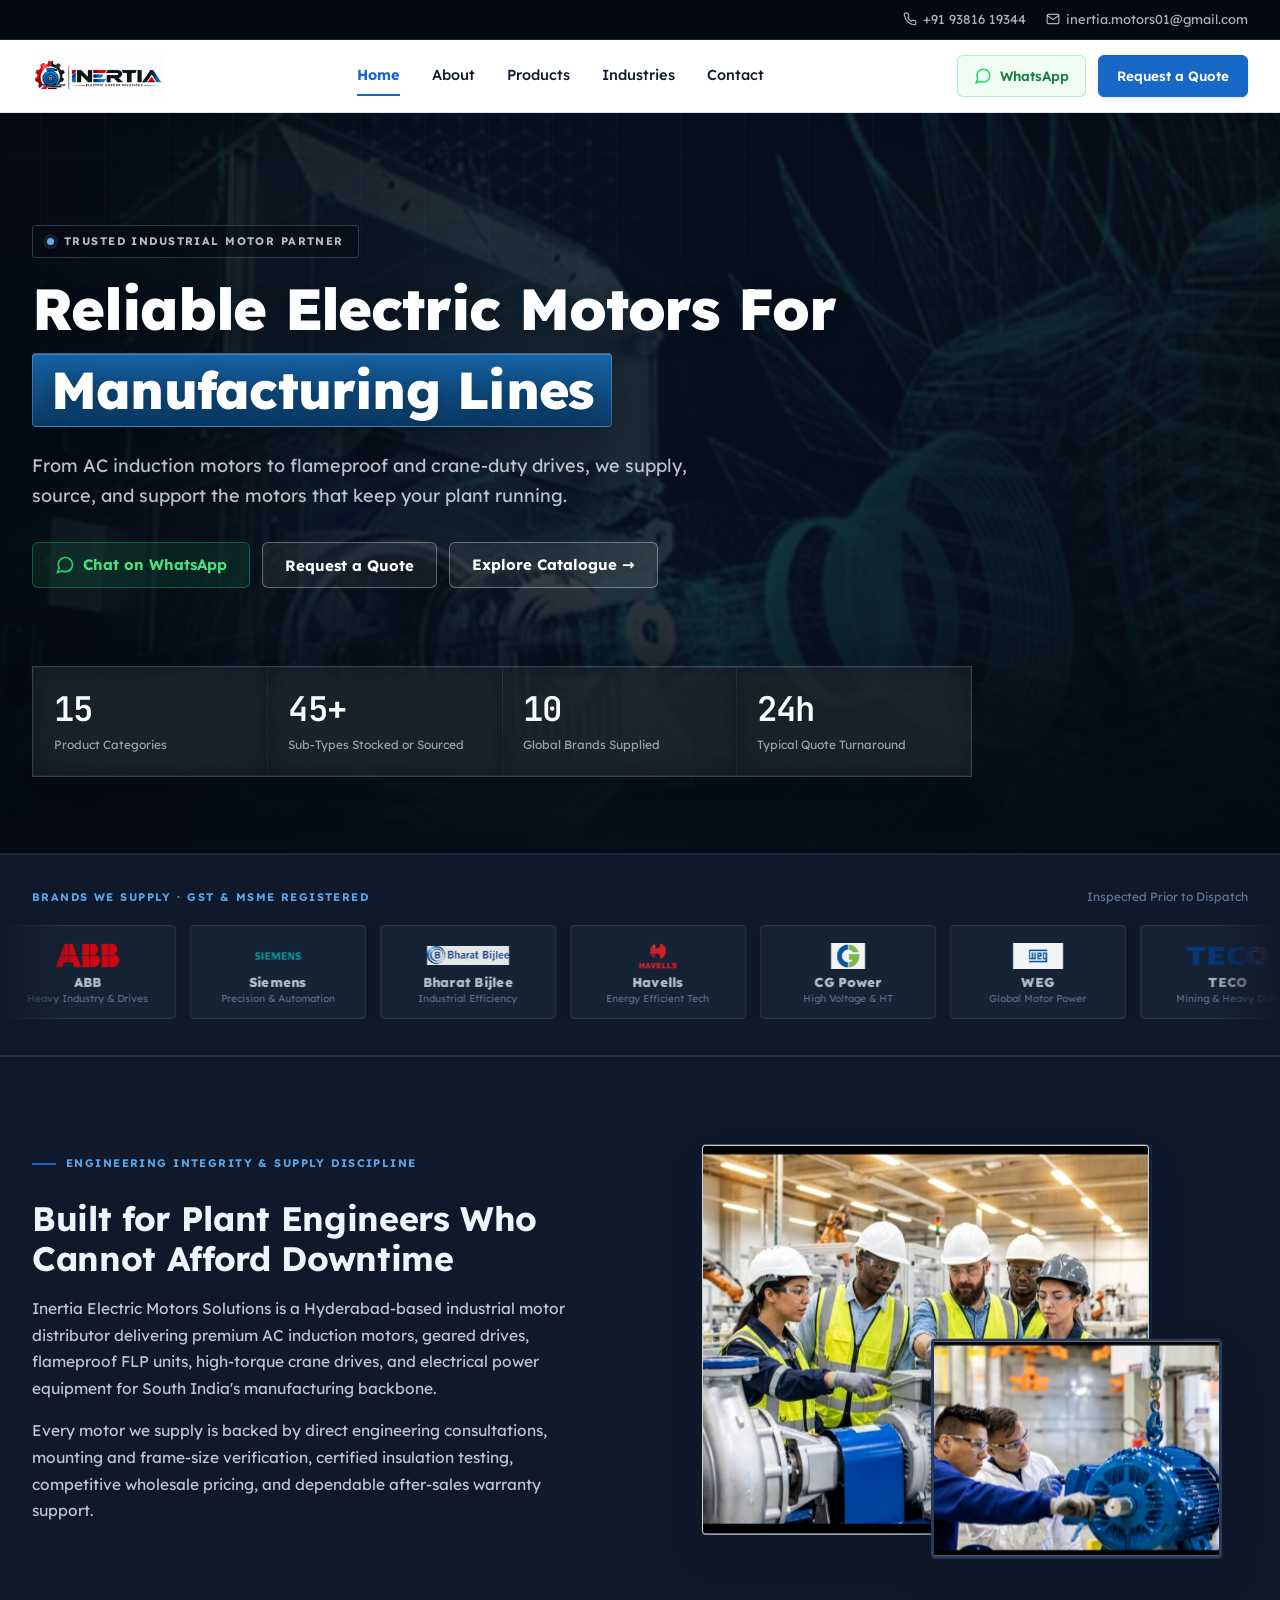
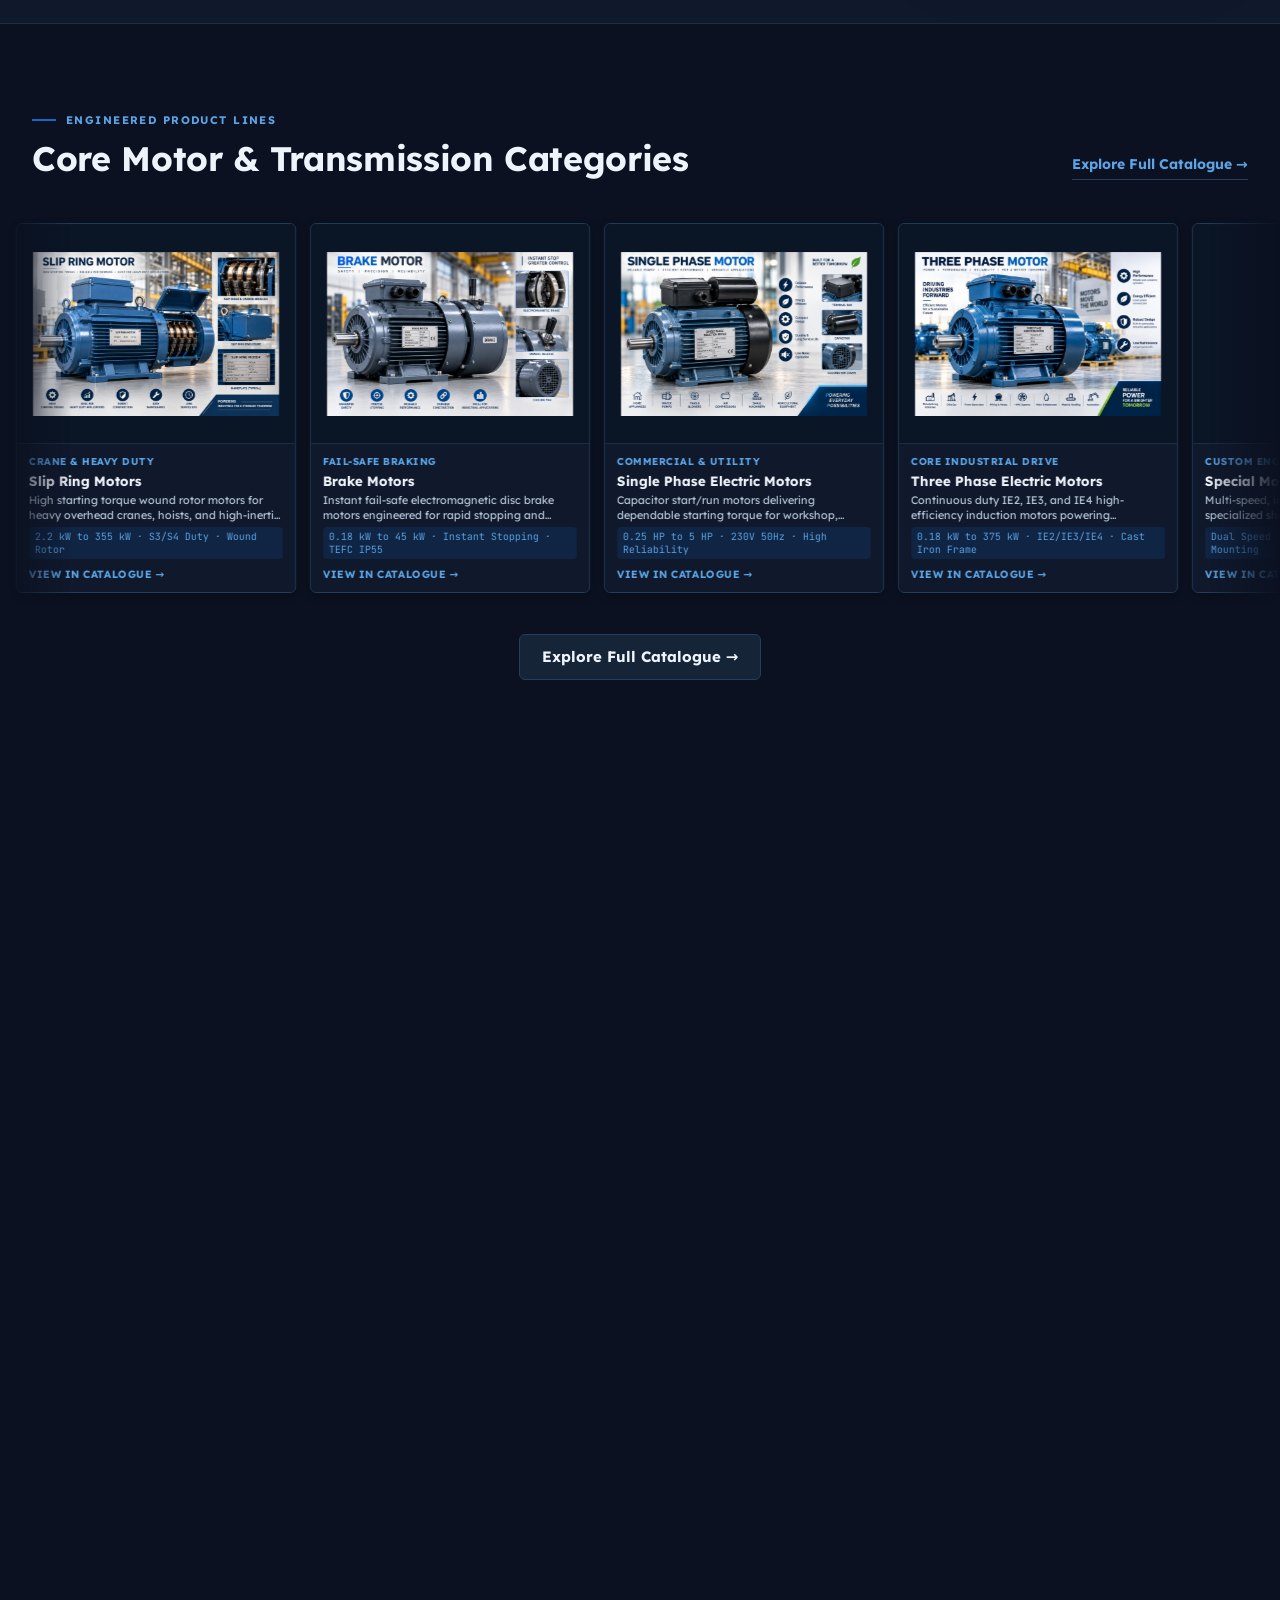
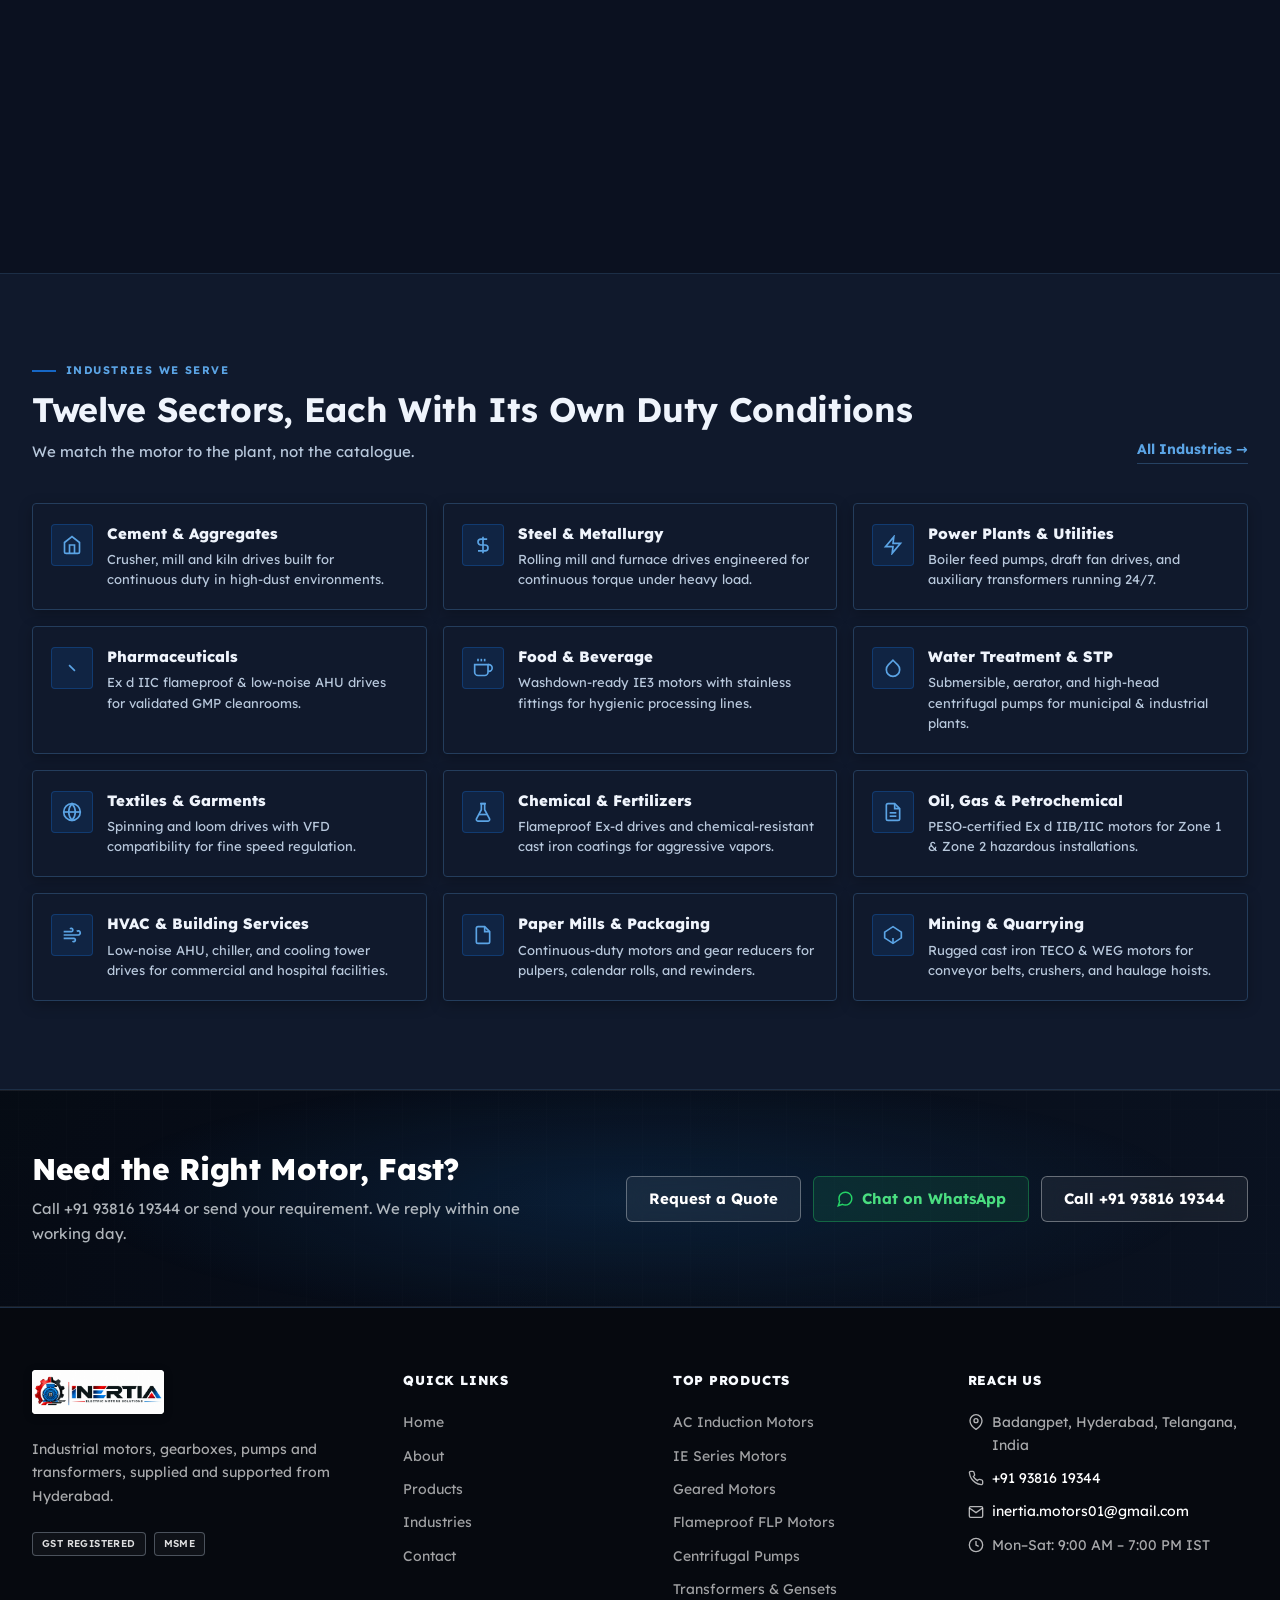
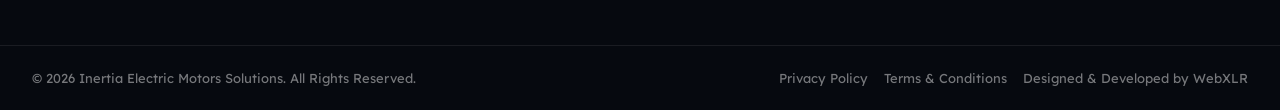
==== commit 1e1f7f66: "Replace IEM logo with new logo asset" ====
--- a/index.html
+++ b/index.html
@@ -3,8 +3,8 @@
 <head>
   <meta charset="UTF-8">
   <!-- Favicon and App Icons -->
-  <link rel="icon" type="image/png" href="images/New Logo IEMs 11.png">
-  <link rel="apple-touch-icon" href="images/New Logo IEMs 11.png">
+  <link rel="icon" type="image/jpeg" href="images/newlogo.jpeg">
+  <link rel="apple-touch-icon" href="images/newlogo.jpeg">
 
   <meta name="viewport" content="width=device-width, initial-scale=1.0">
   <title>Inertia Electric Motors Solutions | Industrial Motors, Gearboxes & Drives</title>
@@ -46,7 +46,7 @@
     <div class="home-container">
       <nav class="home-nav-inner navbar">
         <a href="index.html" class="home-brand brand-logo" aria-label="Inertia Electric Motors Home">
-          <img src="images/New Logo IEMs 11.png" alt="Inertia Electric Motors" class="brand-logo-img" width="156" height="52">
+          <img src="images/newlogo.jpeg" alt="Inertia Electric Motors" class="brand-logo-img" width="156" height="52">
         </a>
 
         <div class="home-nav-menu nav-menu">
@@ -78,7 +78,7 @@
     <div class="home-drawer-panel">
       <div class="home-drawer-head">
         <div class="home-brand">
-          <img src="images/New Logo IEMs 11.png" alt="Inertia Electric Motors" style="height: 36px; width: auto; object-fit: contain;">
+          <img src="images/newlogo.jpeg" alt="Inertia Electric Motors" style="height: 36px; width: auto; object-fit: contain; border-radius: 4px;">
         </div>
         <button class="home-drawer-close" aria-label="Close navigation drawer">
           <svg width="20" height="20" viewBox="0 0 24 24" fill="none" stroke="currentColor" stroke-width="2"><line x1="18" y1="6" x2="6" y2="18"></line><line x1="6" y1="6" x2="18" y2="18"></line></svg>
@@ -830,9 +830,9 @@
         <div class="home-footer-grid">
           <!-- Col 1: Brand Info -->
           <div class="home-footer-col">
-            <div class="home-brand" style="margin-bottom: 4px;">
-              <img src="images/New Logo IEMs 11.png" alt="Inertia Electric Motors" style="height: 44px; width: auto; object-fit: contain; opacity: 0.95;">
-            </div>
+            <a href="index.html" class="home-brand footer-logo" aria-label="Inertia Electric Motors Home" style="display: inline-flex; align-items: center; margin-bottom: 4px;">
+              <img src="images/newlogo.jpeg" alt="Inertia Electric Motors" class="footer-logo-img" width="156" height="52" style="height: 44px; width: auto; object-fit: contain; opacity: 1; border-radius: 4px; display: block;">
+            </a>
             <p style="font-size: 14px; line-height: 1.65; color: rgba(255,255,255,0.65); margin: 6px 0 10px;">
               Industrial motors, gearboxes, pumps and transformers, supplied and supported from Hyderabad.
             </p>
--- a/css/styles.css
+++ b/css/styles.css
@@ -992,7 +992,7 @@
   display: flex;
   gap: 16px;
   width: max-content;
-  animation: product-ticker-bounce 26s ease-in-out infinite alternate;
+  animation: product-ticker-bounce 55s ease-in-out infinite alternate;
 }
 
 .product-ticker-track:hover {
@@ -2482,6 +2482,36 @@
   display: flex;
   flex-direction: column;
   gap: 16px;
+}
+
+.footer-logo {
+  display: inline-flex;
+  align-items: center;
+  text-decoration: none;
+  position: relative;
+  z-index: 2;
+  margin-bottom: 4px;
+}
+
+.footer-logo-img {
+  height: 44px;
+  width: auto;
+  max-width: 170px;
+  object-fit: contain;
+  opacity: 1;
+  visibility: visible;
+  display: block;
+  background-color: #ffffff;
+  border-radius: 4px;
+  position: relative;
+  z-index: 2;
+}
+
+@media (max-width: 768px) {
+  .footer-logo-img {
+    height: 38px;
+    max-width: 145px;
+  }
 }
 
 .footer-heading {
--- a/css/home.css
+++ b/css/home.css
@@ -1192,7 +1192,7 @@
 
 .ticker-container.product-ticker-wrap,
 .product-ticker-wrap {
-  margin-top: 32px !important;
+  margin-top: 16px !important;
   overflow: hidden !important;
   position: relative !important;
   width: 100% !important;
@@ -1207,16 +1207,16 @@
 .product-ticker-track,
 #productTrack {
   display: flex !important;
-  gap: 16px !important;
+  gap: 14px !important;
   width: max-content !important;
   flex-shrink: 0 !important;
   will-change: transform !important;
   animation-name: pingPongProducts !important;
-  animation-duration: 24s !important;
+  animation-duration: 55s !important;
   animation-timing-function: ease-in-out !important;
   animation-iteration-count: infinite !important;
   animation-direction: alternate !important;
-  padding: 8px 16px 18px 16px !important;
+  padding: 6px 16px 12px 16px !important;
 }
 
 .ticker-track.product-ticker-track:hover,
@@ -1240,8 +1240,8 @@
 }
 
 .product-ticker-track .curated-showcase-card {
-  width: 270px;
-  min-width: 270px;
+  width: 280px;
+  min-width: 280px;
   flex-shrink: 0;
   display: flex;
   flex-direction: column;
@@ -1265,11 +1265,11 @@
 
 .curated-card-media {
   background: #0A1220;
-  height: 132px;
+  height: 220px;
   display: flex;
   align-items: center;
   justify-content: center;
-  padding: 12px;
+  padding: 16px;
   position: relative;
   overflow: hidden;
   border-bottom: 1px solid #D8E0E8;
@@ -1287,10 +1287,10 @@
 }
 
 .curated-card-body {
-  padding: 14px 13px;
+  padding: 10px 12px 10px;
   display: flex;
   flex-direction: column;
-  gap: 6px;
+  gap: 3px;
   flex-grow: 1;
   background: linear-gradient(180deg, #FFFFFF, #FBFCFE);
 }
@@ -1304,17 +1304,17 @@
 }
 
 .curated-card-title {
-  font-size: 14px;
+  font-size: 13.5px;
   font-weight: 700;
   color: #131C2A;
-  line-height: 1.3;
+  line-height: 1.25;
   margin: 0;
 }
 
 .curated-card-desc {
-  font-size: 11.5px;
+  font-size: 11px;
   color: var(--home-text-muted, #5A697A);
-  line-height: 1.45;
+  line-height: 1.35;
   margin: 0;
   display: -webkit-box;
   -webkit-line-clamp: 2;
@@ -1323,23 +1323,23 @@
 }
 
 .curated-card-spec {
-  font-size: 11px;
+  font-size: 10px;
   color: #384656;
   background: rgba(20, 92, 158, 0.06);
-  padding: 4px 6px;
+  padding: 3px 6px;
   border-radius: var(--home-radius-sm, 6px);
-  line-height: 1.35;
+  line-height: 1.3;
   font-family: 'JetBrains Mono', ui-monospace, monospace;
-  margin-top: 2px;
+  margin-top: 1px;
 }
 
 .curated-card-action {
   margin-top: auto;
-  padding-top: 8px;
+  padding-top: 4px;
   display: inline-flex;
   align-items: center;
   gap: 4px;
-  font-size: 11px;
+  font-size: 10.5px;
   font-weight: 700;
   color: var(--home-primary, #0B4F9C);
   text-transform: uppercase;
@@ -1360,14 +1360,34 @@
 
 @media (max-width: 768px) {
   .product-ticker-track .curated-showcase-card {
-    width: 230px;
-    min-width: 230px;
+    width: 240px;
+    min-width: 240px;
   }
   .curated-card-media {
-    height: 120px;
+    height: 190px;
+    padding: 14px;
+  }
+  .curated-card-body {
+    padding: 8px 10px 8px;
+    gap: 3px;
+  }
+  .curated-card-title {
+    font-size: 13px;
+  }
+  .curated-card-desc {
+    font-size: 10.5px;
+    -webkit-line-clamp: 2;
+  }
+  .curated-card-spec {
+    font-size: 9.5px;
+    padding: 2px 5px;
+  }
+  .curated-card-action {
+    font-size: 10px;
+    padding-top: 3px;
   }
   .curated-showcase-footer {
-    margin-top: 22px;
+    margin-top: 18px;
   }
 }
 
--- a/css/premium.css
+++ b/css/premium.css
@@ -644,6 +644,51 @@
   border-top-color: var(--p-navy-border) !important;
 }
 
+/* --- Footer Brand Logo Visibility & High Contrast --- */
+.footer-logo,
+.site-footer .brand-logo,
+.home-footer .home-brand {
+  display: inline-flex !important;
+  align-items: center !important;
+  text-decoration: none !important;
+  position: relative !important;
+  z-index: 2 !important;
+  margin-bottom: 4px !important;
+  line-height: 1 !important;
+}
+
+.footer-logo-img,
+.site-footer .brand-logo-img,
+.site-footer .brand-logo img,
+.home-footer .home-brand img,
+.footer-logo img {
+  height: 44px !important;
+  width: auto !important;
+  max-width: 170px !important;
+  object-fit: contain !important;
+  opacity: 1 !important;
+  visibility: visible !important;
+  display: block !important;
+  filter: none !important;
+  background-color: #ffffff !important;
+  border-radius: 4px !important;
+  padding: 0 !important;
+  position: relative !important;
+  z-index: 2 !important;
+  box-shadow: 0 2px 8px rgba(0, 0, 0, 0.25) !important;
+}
+
+@media (max-width: 768px) {
+  .footer-logo-img,
+  .site-footer .brand-logo-img,
+  .site-footer .brand-logo img,
+  .home-footer .home-brand img,
+  .footer-logo img {
+    height: 38px !important;
+    max-width: 145px !important;
+  }
+}
+
 .footer-link:hover {
   color: var(--p-accent) !important;
 }
